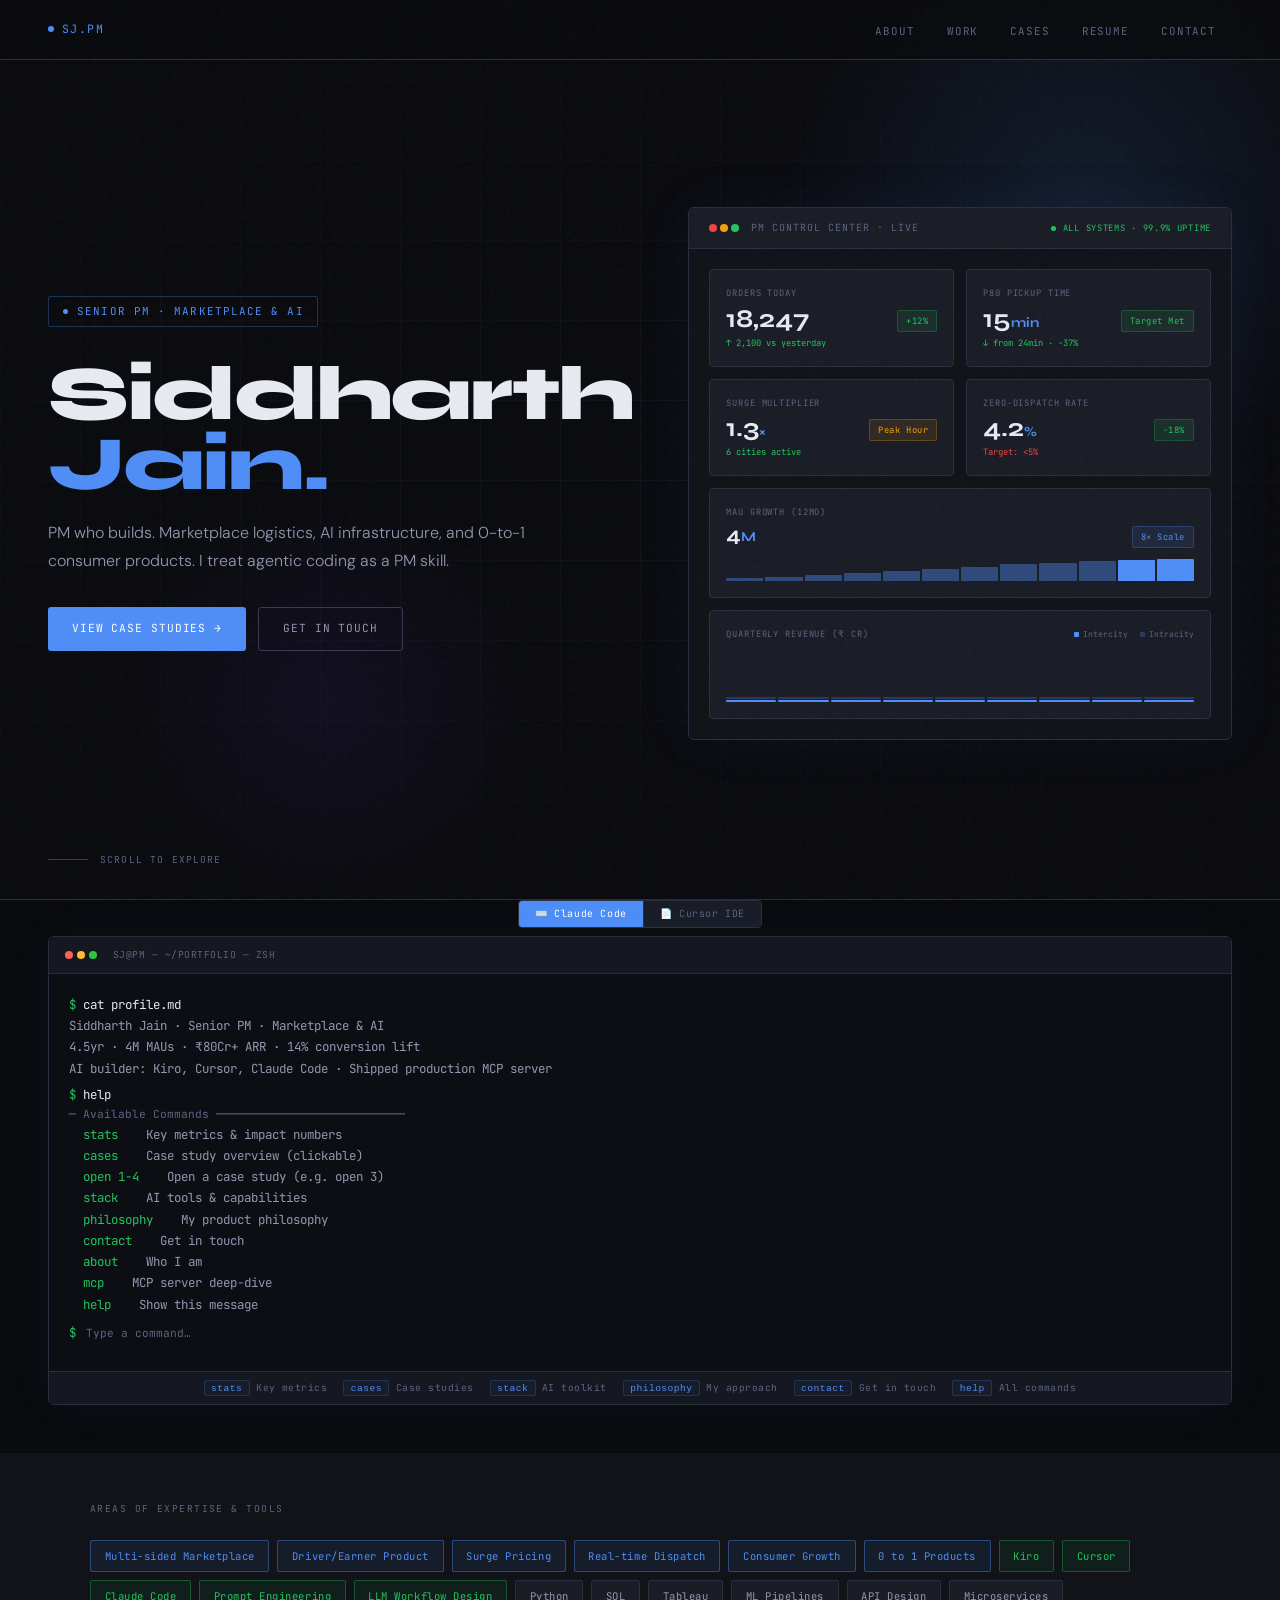
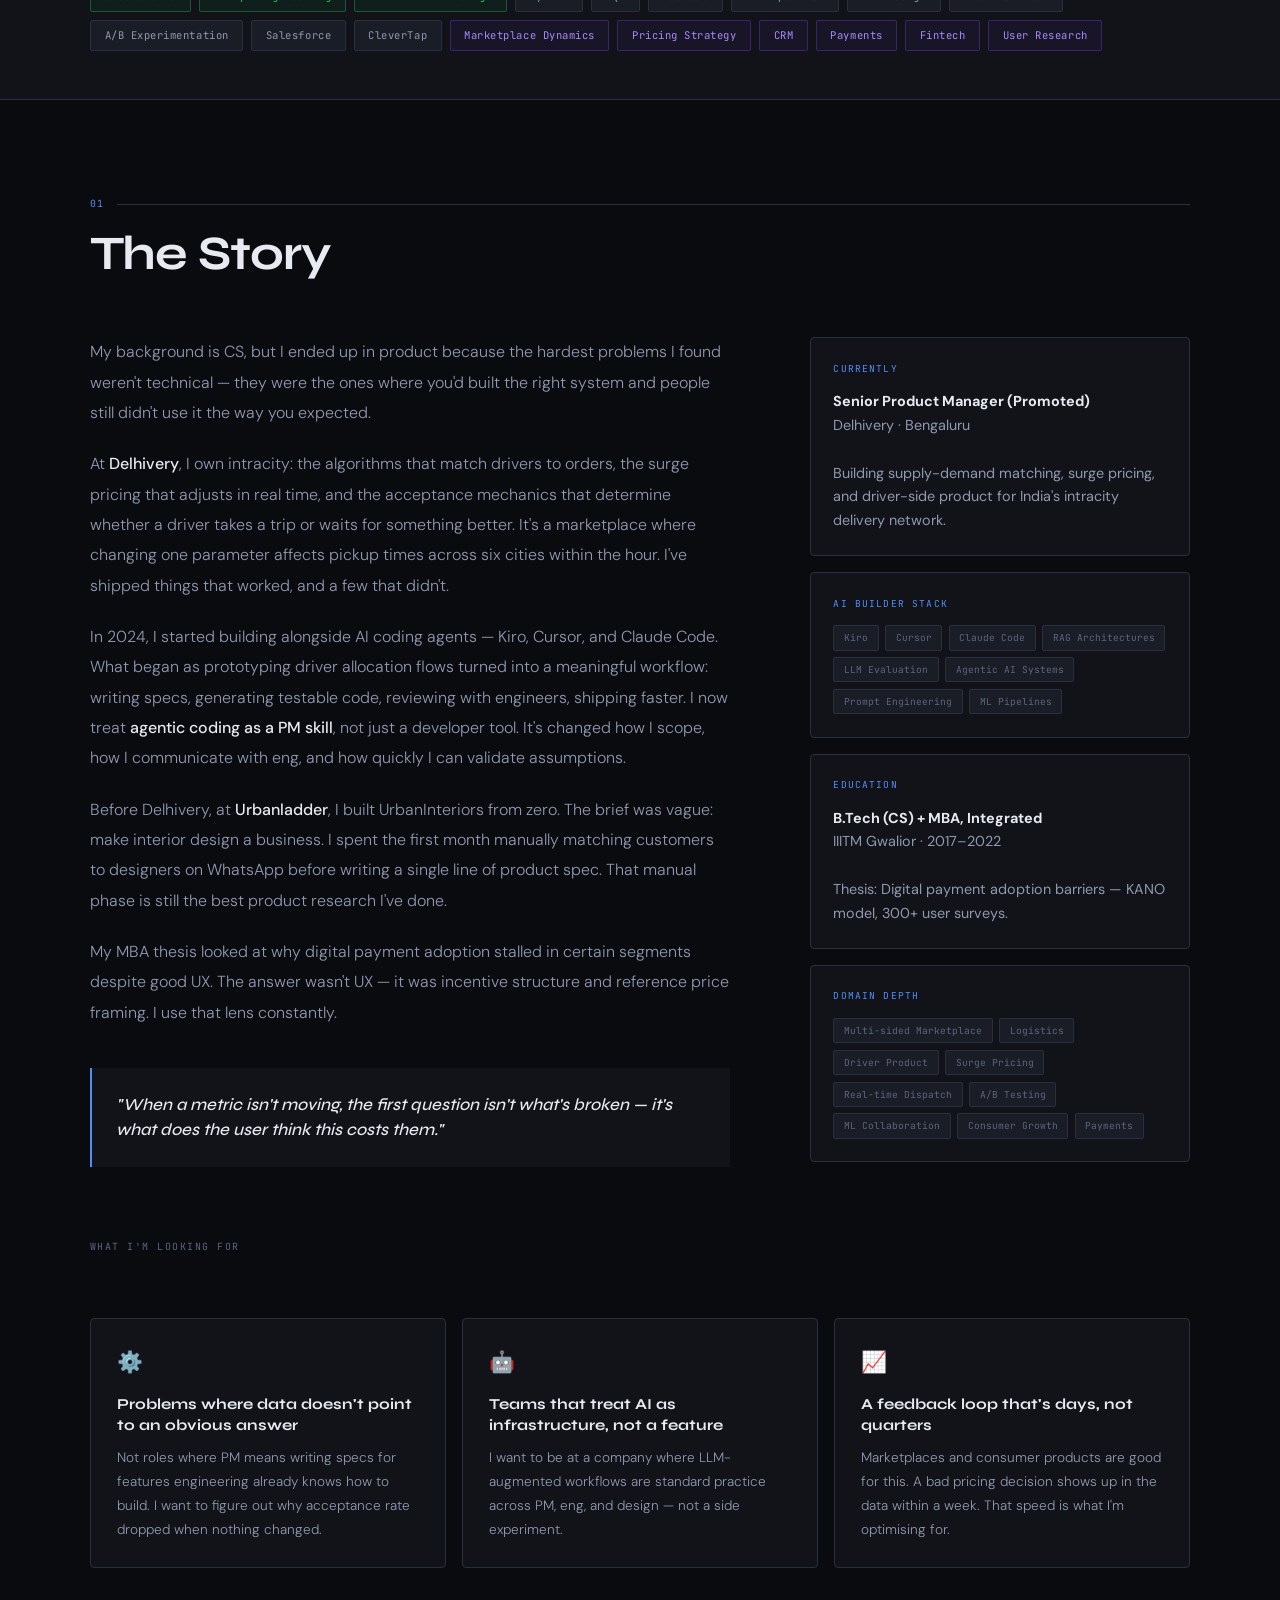
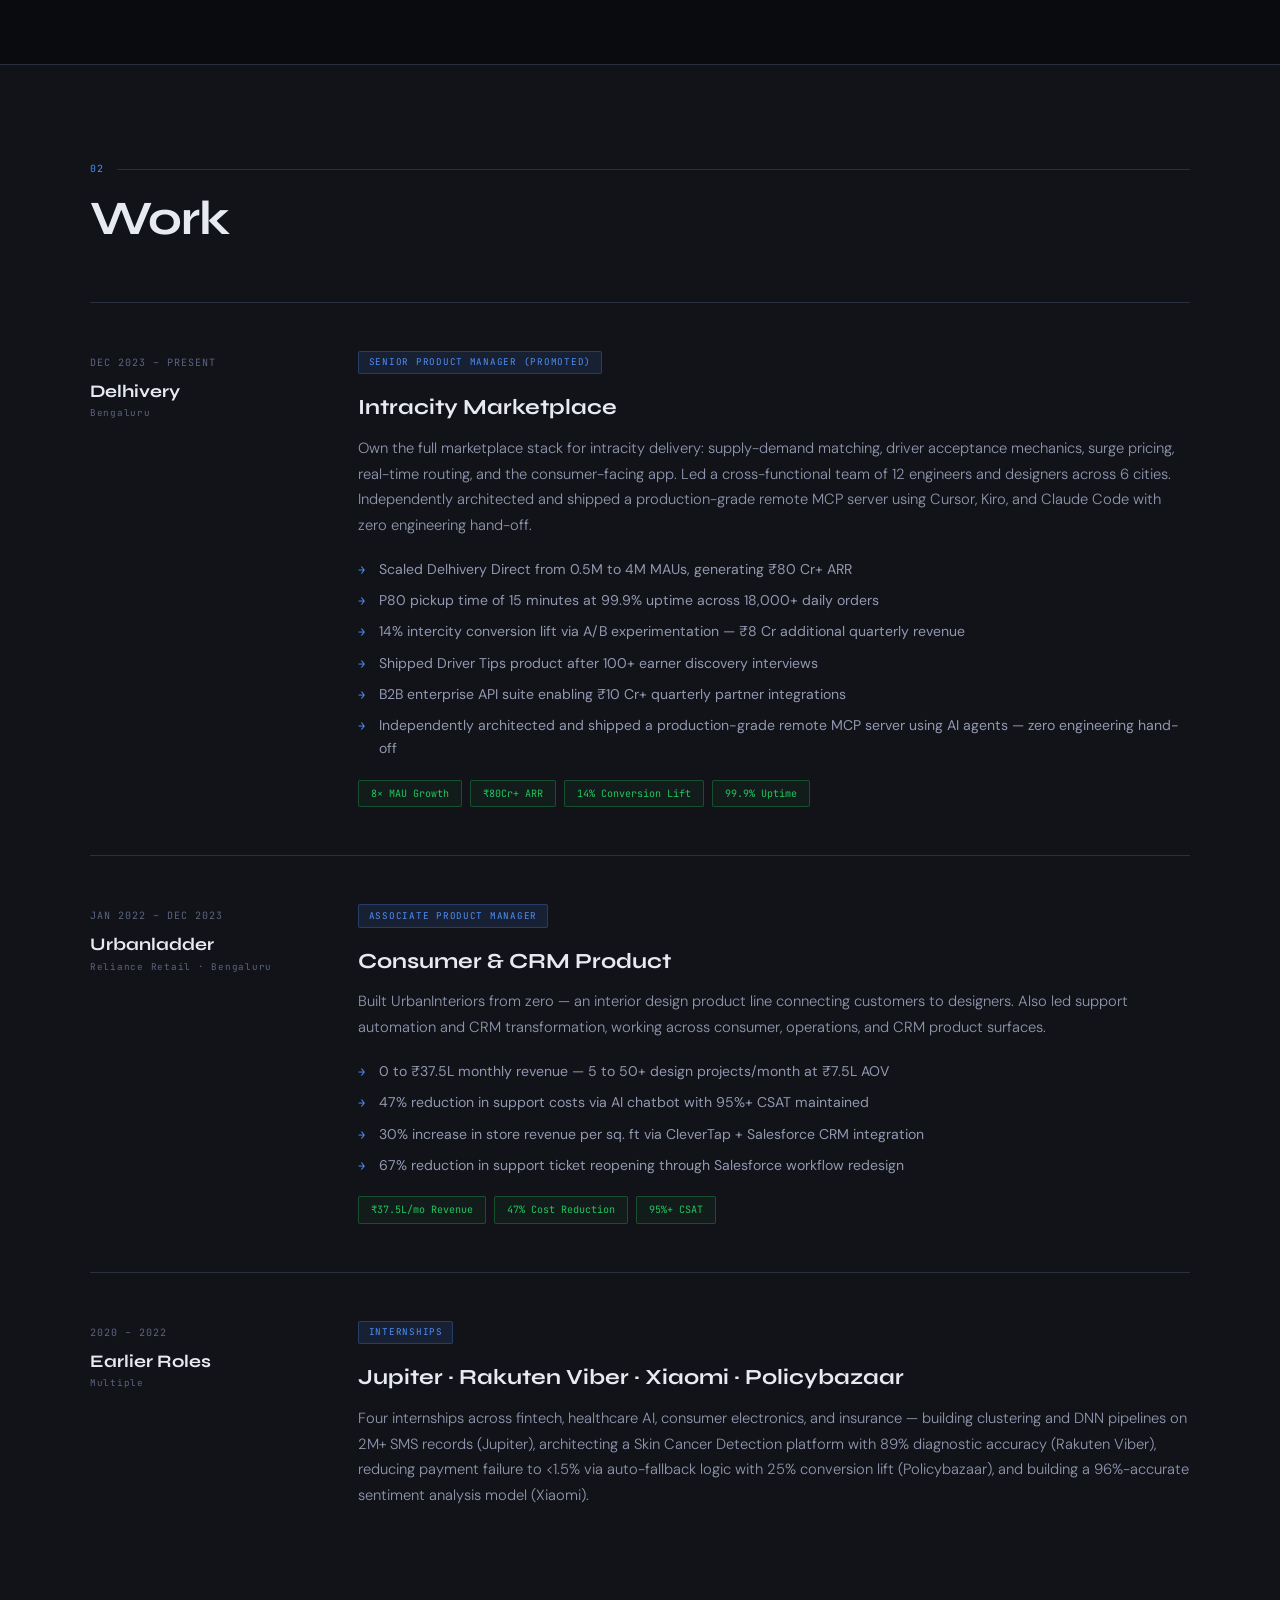
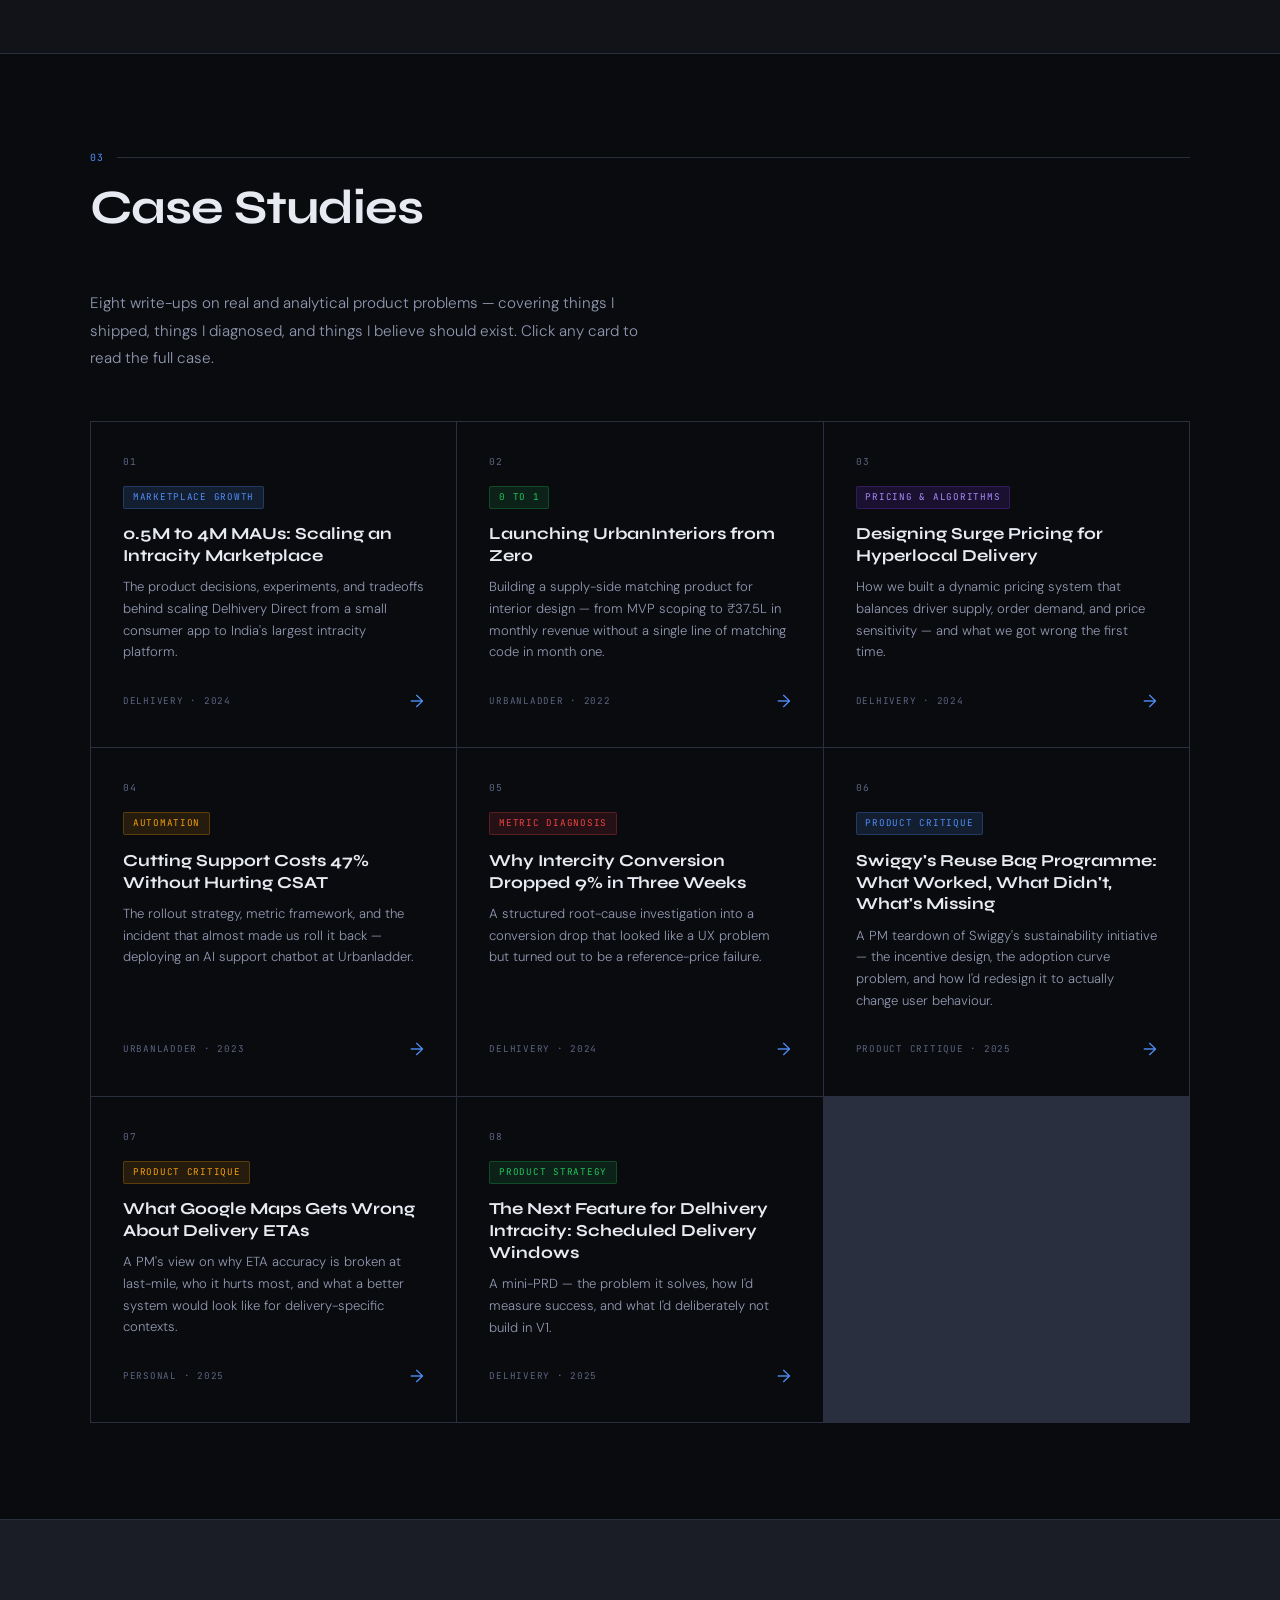
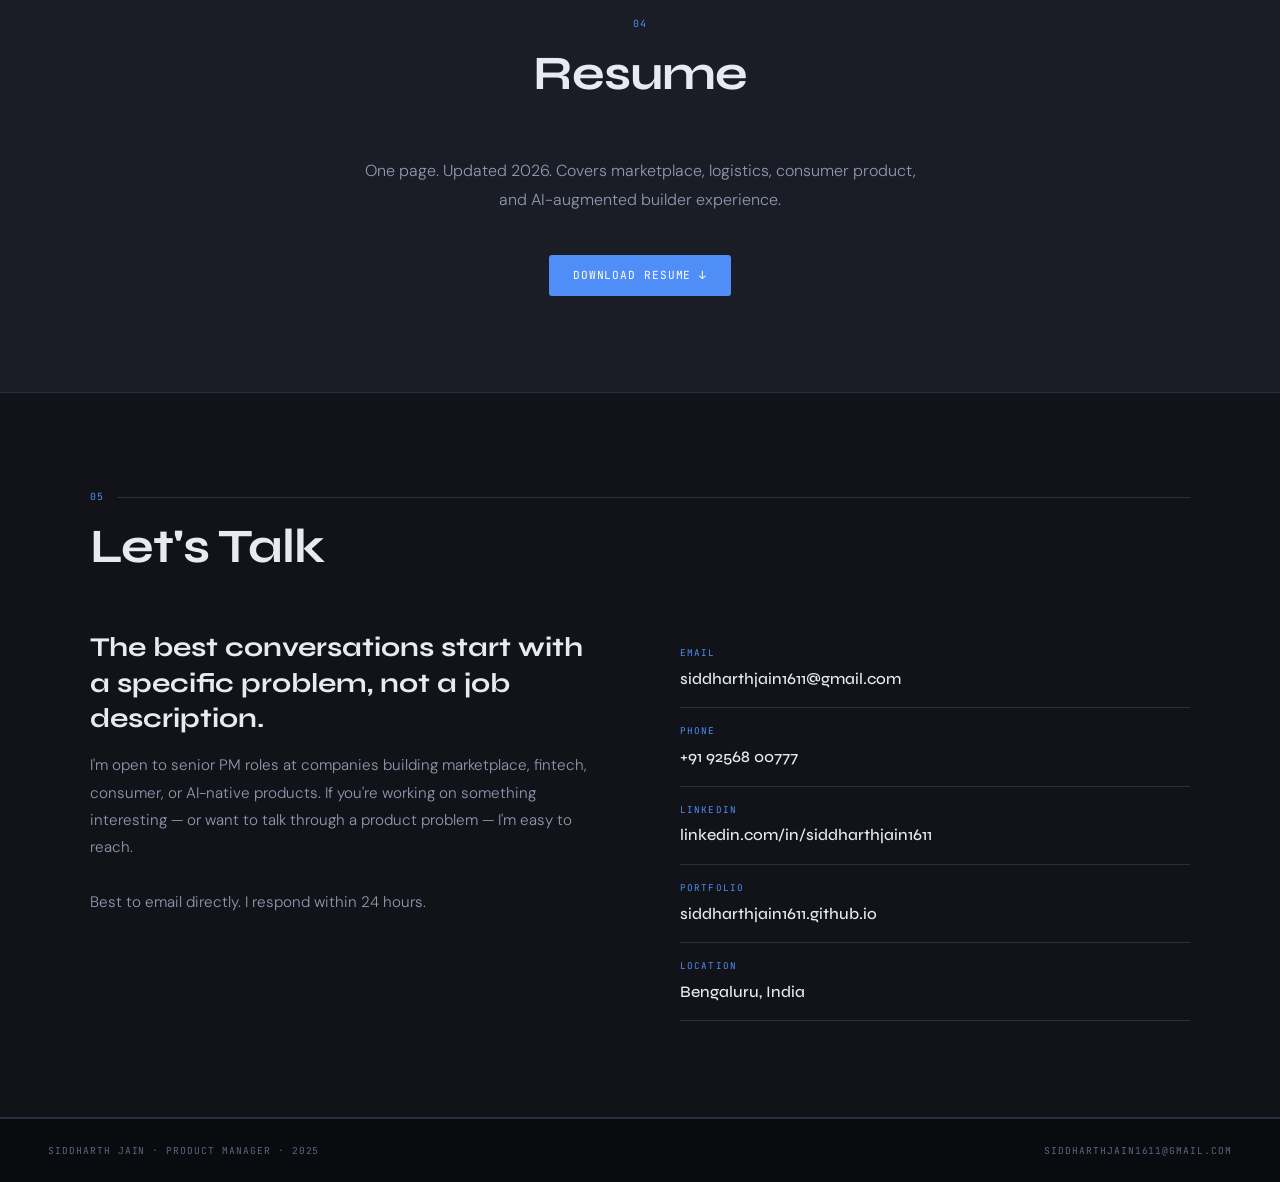
==== index.html @ 7319834e "Update index.html with latest portfolio changes" ====
<!DOCTYPE html>
<html lang="en">
<head>
<script async src="https://www.googletagmanager.com/gtag/js?id=G-GBDFFX2MFE"></script>
<script>
window.dataLayer = window.dataLayer || [];
function gtag(){dataLayer.push(arguments);}
gtag('js', new Date());
gtag('config', 'G-GBDFFX2MFE');
</script>
<meta charset="UTF-8"/>
<meta name="viewport" content="width=device-width, initial-scale=1.0"/>
<title>Siddharth Jain — Product Manager</title>
<meta name="description" content="PM building marketplace, logistics, and AI-augmented products. 4M MAUs, ₹80Cr+ ARR, 4.5 years in product."/>
<link rel="preconnect" href="https://fonts.googleapis.com">
<link rel="preconnect" href="https://fonts.gstatic.com" crossorigin>
<link href="https://fonts.googleapis.com/css2?family=Syne:wght@400;500;600;700;800&family=DM+Sans:ital,opsz,wght@0,9..40,300;0,9..40,400;0,9..40,500;1,9..40,300&family=JetBrains+Mono:wght@400;500&display=swap" rel="stylesheet">
<style>
:root {
--bg:        #0a0b0f;
--bg2:       #111318;
--bg3:       #1a1d26;
--surface:   #1e2230;
--border:    #2a2f3f;
--border2:   #353b50;
--text:      #e8eaf2;
--text2:     #9198b0;
--text3:     #5c6480;
--accent:    #4f8ef7;
--accent2:   #7c3aed;
--green:     #22c55e;
--amber:     #f59e0b;
--red:       #ef4444;
--font-head: 'Syne', sans-serif;
--font-body: 'DM Sans', sans-serif;
--font-mono: 'JetBrains Mono', monospace;
}
*, *::before, *::after { box-sizing: border-box; margin: 0; padding: 0; }
html { scroll-behavior: smooth; font-size: 16px; }
body { background: var(--bg); color: var(--text); font-family: var(--font-body); line-height: 1.6; overflow-x: hidden; }
/* ── SCROLLBAR ── */
::-webkit-scrollbar { width: 4px; }
::-webkit-scrollbar-track { background: var(--bg); }
::-webkit-scrollbar-thumb { background: var(--border2); border-radius: 2px; }
/* ── GRAIN OVERLAY ── */
body::after {
content: '';
position: fixed; inset: 0; pointer-events: none; z-index: 9999;
background-image: url("data:image/svg+xml,%3Csvg viewBox='0 0 200 200' xmlns='http://www.w3.org/2000/svg'%3E%3Cfilter id='n'%3E%3CfeTurbulence type='fractalNoise' baseFrequency='0.85' numOctaves='4'/%3E%3C/filter%3E%3Crect width='100%25' height='100%25' filter='url(%23n)' opacity='0.035'/%3E%3C/svg%3E");
opacity: 0.6;
}
/* ── NAV ── */
nav {
position: fixed; top: 0; left: 0; right: 0; z-index: 500;
display: flex; justify-content: space-between; align-items: center;
padding: 0 3rem; height: 60px;
background: rgba(10,11,15,0.85); backdrop-filter: blur(16px);
border-bottom: 1px solid var(--border);
}
.nav-logo {
font-family: var(--font-mono); font-size: 0.72rem;
letter-spacing: 0.12em; color: var(--accent); text-transform: uppercase;
display: flex; align-items: center; gap: 0.5rem;
}
.nav-logo::before {
content: ''; width: 6px; height: 6px; border-radius: 50%;
background: var(--accent); display: inline-block;
animation: pulse 2s ease-in-out infinite;
}
@keyframes pulse { 0%,100% { opacity: 1; transform: scale(1); } 50% { opacity: 0.4; transform: scale(0.8); } }
.nav-links { display: flex; gap: 0; list-style: none; }
.nav-links a {
font-family: var(--font-mono); font-size: 0.68rem;
letter-spacing: 0.08em; text-transform: uppercase;
color: var(--text3); text-decoration: none;
padding: 0.5rem 1rem;
transition: color 0.2s;
position: relative;
}
.nav-links a::after {
content: ''; position: absolute; bottom: -1px; left: 1rem; right: 1rem;
height: 2px; background: var(--accent);
transform: scaleX(0); transform-origin: left;
transition: transform 0.2s;
}
.nav-links a:hover, .nav-links a.active { color: var(--text); }
.nav-links a:hover::after, .nav-links a.active::after { transform: scaleX(1); }
</style>
<style>
/* ── HERO ── */
#hero {
min-height: 100vh; display: flex; flex-direction: column;
justify-content: center; padding: 7rem 3rem 4rem;
position: relative; overflow: hidden;
border-bottom: 1px solid var(--border);
}
.hero-grid-bg {
position: absolute; inset: 0; pointer-events: none;
background-image:
linear-gradient(var(--border) 1px, transparent 1px),
linear-gradient(90deg, var(--border) 1px, transparent 1px);
background-size: 80px 80px;
mask-image: radial-gradient(ellipse 80% 60% at 50% 50%, black 0%, transparent 100%);
opacity: 0.25;
}
.hero-glow {
position: absolute; width: 600px; height: 600px;
border-radius: 50%;
background: radial-gradient(circle, rgba(79,142,247,0.12) 0%, transparent 70%);
top: -100px; right: -100px; pointer-events: none;
}
.hero-glow2 {
position: absolute; width: 400px; height: 400px;
border-radius: 50%;
background: radial-gradient(circle, rgba(124,58,237,0.08) 0%, transparent 70%);
bottom: 0; left: 10%; pointer-events: none;
}
.hero-inner { position: relative; max-width: 1100px; }
.hero-badge {
display: inline-flex; align-items: center; gap: 0.6rem;
font-family: var(--font-mono); font-size: 0.68rem;
letter-spacing: 0.1em; text-transform: uppercase;
color: var(--accent); border: 1px solid rgba(79,142,247,0.3);
padding: 0.35rem 0.85rem; border-radius: 2px;
margin-bottom: 2rem;
opacity: 0; animation: fadeUp 0.6s ease 0.1s forwards;
}
.hero-badge-dot { width: 5px; height: 5px; border-radius: 50%; background: var(--accent); }
.hero-name {
font-family: var(--font-head);
font-size: clamp(3.5rem, 9vw, 8.5rem);
font-weight: 800; line-height: 0.92;
letter-spacing: -0.03em; color: var(--text);
margin-bottom: 1.5rem;
opacity: 0; animation: fadeUp 0.7s ease 0.2s forwards;
}
.hero-name .accent { color: var(--accent); }
.hero-tagline {
max-width: 580px; font-size: 1.05rem; font-weight: 300;
color: var(--text2); line-height: 1.75;
margin-bottom: 3rem;
opacity: 0; animation: fadeUp 0.7s ease 0.35s forwards;
}
.hero-stats {
display: flex; gap: 0; margin-bottom: 3rem;
border: 1px solid var(--border); border-radius: 4px; overflow: hidden;
width: fit-content;
opacity: 0; animation: fadeUp 0.7s ease 0.5s forwards;
}
.hero-stat {
padding: 1rem 1.8rem;
border-right: 1px solid var(--border);
}
.hero-stat:last-child { border-right: none; }
.hero-stat-num {
font-family: var(--font-head); font-size: 1.9rem;
font-weight: 700; color: var(--text); line-height: 1;
}
.hero-stat-num .unit { font-size: 1rem; color: var(--accent); }
.hero-stat-label {
font-family: var(--font-mono); font-size: 0.58rem;
letter-spacing: 0.1em; text-transform: uppercase;
color: var(--text3); margin-top: 0.3rem;
}
.hero-ctas {
display: flex; gap: 1rem;
opacity: 0; animation: fadeUp 0.7s ease 0.65s forwards;
}
.btn-primary {
display: inline-flex; align-items: center; gap: 0.6rem;
padding: 0.75rem 1.5rem;
background: var(--accent); color: #fff;
font-family: var(--font-mono); font-size: 0.7rem;
letter-spacing: 0.08em; text-transform: uppercase;
text-decoration: none; border-radius: 3px;
transition: background 0.2s, transform 0.15s;
}
.btn-primary:hover { background: #3a7de8; transform: translateY(-1px); }
.btn-outline {
display: inline-flex; align-items: center; gap: 0.6rem;
padding: 0.75rem 1.5rem;
border: 1px solid var(--border2); color: var(--text2);
font-family: var(--font-mono); font-size: 0.7rem;
letter-spacing: 0.08em; text-transform: uppercase;
text-decoration: none; border-radius: 3px;
transition: border-color 0.2s, color 0.2s, transform 0.15s;
}
.btn-outline:hover { border-color: var(--text2); color: var(--text); transform: translateY(-1px); }
.hero-scroll-hint {
position: absolute; bottom: 2rem; left: 3rem;
display: flex; align-items: center; gap: 0.75rem;
font-family: var(--font-mono); font-size: 0.6rem;
letter-spacing: 0.12em; text-transform: uppercase; color: var(--text3);
opacity: 0; animation: fadeUp 0.7s ease 1s forwards;
}
.scroll-line { width: 40px; height: 1px; background: var(--border2); }
/* ── SECTION SHARED ── */
section { padding: 6rem 3rem; border-bottom: 1px solid var(--border); }
.container { max-width: 1100px; margin: 0 auto; }
.section-eyebrow {
display: flex; align-items: center; gap: 0.75rem;
margin-bottom: 1rem;
}
.eyebrow-num {
font-family: var(--font-mono); font-size: 0.62rem;
letter-spacing: 0.15em; color: var(--accent);
}
.eyebrow-rule { flex: 1; height: 1px; background: var(--border); }
.section-title {
font-family: var(--font-head); font-size: clamp(2rem, 4vw, 3rem);
font-weight: 700; color: var(--text); line-height: 1.1;
letter-spacing: -0.02em; margin-bottom: 3.5rem;
}
/* ── SKILLS/EXPERTISE BELT ── */
#expertise { padding: 3rem; border-bottom: 1px solid var(--border); background: var(--bg2); }
.expertise-inner { max-width: 1100px; margin: 0 auto; }
.expertise-label {
font-family: var(--font-mono); font-size: 0.6rem;
letter-spacing: 0.15em; text-transform: uppercase;
color: var(--text3); margin-bottom: 1.5rem;
}
.expertise-grid { display: flex; flex-wrap: wrap; gap: 0.5rem; }
.skill-pill {
font-family: var(--font-mono); font-size: 0.66rem;
letter-spacing: 0.05em; padding: 0.4rem 0.85rem;
border-radius: 2px; border: 1px solid var(--border);
color: var(--text2); background: var(--bg3);
transition: border-color 0.2s, color 0.2s;
}
.skill-pill:hover { border-color: var(--accent); color: var(--accent); }
.skill-pill.highlight { border-color: rgba(79,142,247,0.4); color: var(--accent); background: rgba(79,142,247,0.08); }
.skill-pill.green { border-color: rgba(34,197,94,0.35); color: var(--green); background: rgba(34,197,94,0.07); }
.skill-pill.purple { border-color: rgba(124,58,237,0.35); color: #a78bfa; background: rgba(124,58,237,0.07); }
/* ── ABOUT ── */
#about { background: var(--bg); }
.about-layout { display: grid; grid-template-columns: 1fr 380px; gap: 5rem; align-items: start; }
.about-text { font-size: 1rem; font-weight: 300; color: var(--text2); line-height: 1.9; }
.about-text p + p { margin-top: 1.3rem; }
.about-text strong { color: var(--text); font-weight: 500; }
.about-quote {
margin-top: 2.5rem; padding: 1.5rem;
border-left: 2px solid var(--accent);
background: var(--bg2);
}
.about-quote p {
font-family: var(--font-head); font-size: 1.05rem;
font-style: italic; font-weight: 500;
color: var(--text); line-height: 1.5;
}
.about-sidebar { display: flex; flex-direction: column; gap: 1rem; }
.info-card {
background: var(--bg2); border: 1px solid var(--border);
border-radius: 4px; padding: 1.4rem;
}
.info-card-label {
font-family: var(--font-mono); font-size: 0.6rem;
letter-spacing: 0.12em; text-transform: uppercase;
color: var(--accent); margin-bottom: 0.9rem;
}
.info-card-body { font-size: 0.9rem; color: var(--text2); line-height: 1.65; }
.info-card-body strong { color: var(--text); }
.tag-cloud { display: flex; flex-wrap: wrap; gap: 0.4rem; margin-top: 0.6rem; }
.tag {
font-family: var(--font-mono); font-size: 0.6rem;
padding: 0.25rem 0.6rem; border: 1px solid var(--border);
color: var(--text3); background: var(--bg3); border-radius: 2px;
}
/* ── LOOKING FOR ── */
.seeking-grid { display: grid; grid-template-columns: repeat(3,1fr); gap: 1rem; margin-top: 4rem; }
.seeking-card {
background: var(--bg2); border: 1px solid var(--border);
border-radius: 4px; padding: 1.6rem;
transition: border-color 0.2s, transform 0.2s;
}
.seeking-card:hover { border-color: var(--border2); transform: translateY(-2px); }
.seeking-icon { font-size: 1.3rem; margin-bottom: 1rem; }
.seeking-title {
font-family: var(--font-head); font-size: 0.95rem;
font-weight: 700; color: var(--text); margin-bottom: 0.7rem; line-height: 1.35;
}
.seeking-body { font-size: 0.85rem; font-weight: 300; color: var(--text2); line-height: 1.75; }
</style>
<style>
/* ── EXPERIENCE ── */
#experience { background: var(--bg2); }
.exp-timeline { display: flex; flex-direction: column; gap: 0; }
.exp-item {
display: grid; grid-template-columns: 220px 1fr; gap: 3rem;
padding: 3rem 0; border-top: 1px solid var(--border);
opacity: 0; transform: translateY(20px);
transition: opacity 0.6s ease, transform 0.6s ease;
}
.exp-item.visible { opacity: 1; transform: translateY(0); }
.exp-left { padding-top: 0.25rem; }
.exp-period {
font-family: var(--font-mono); font-size: 0.63rem;
letter-spacing: 0.1em; color: var(--text3); text-transform: uppercase;
margin-bottom: 0.6rem;
}
.exp-company {
font-family: var(--font-head); font-size: 1.1rem;
font-weight: 700; color: var(--text); line-height: 1.2;
}
.exp-sub {
font-family: var(--font-mono); font-size: 0.58rem;
letter-spacing: 0.08em; color: var(--text3); margin-top: 0.3rem;
}
.exp-role {
font-family: var(--font-head); font-size: 1.35rem;
font-weight: 700; color: var(--text); margin-bottom: 0.7rem;
}
.exp-role-badge {
display: inline-block; font-family: var(--font-mono); font-size: 0.58rem;
letter-spacing: 0.08em; text-transform: uppercase;
padding: 0.2rem 0.6rem; border-radius: 2px;
background: rgba(79,142,247,0.12); color: var(--accent);
border: 1px solid rgba(79,142,247,0.25);
margin-bottom: 1rem; display: block; width: fit-content;
}
.exp-desc { font-size: 0.92rem; font-weight: 300; color: var(--text2); line-height: 1.75; }
.exp-highlights { margin-top: 1.2rem; display: flex; flex-direction: column; gap: 0.5rem; }
.exp-highlight {
display: flex; gap: 0.85rem; align-items: baseline;
font-size: 0.88rem; color: var(--text2); line-height: 1.65;
}
.exp-highlight::before { content: '→'; color: var(--accent); font-family: var(--font-mono); flex-shrink: 0; font-size: 0.75rem; }
.exp-metrics { display: flex; flex-wrap: wrap; gap: 0.5rem; margin-top: 1.2rem; }
.metric-chip {
font-family: var(--font-mono); font-size: 0.63rem;
padding: 0.3rem 0.75rem; border-radius: 2px;
border: 1px solid var(--border); color: var(--text2);
background: var(--bg3);
}
.metric-chip.good { color: var(--green); border-color: rgba(34,197,94,0.3); background: rgba(34,197,94,0.06); }
/* ── CASE STUDIES ── */
#cases { background: var(--bg); }
.cases-intro { font-size: 0.95rem; font-weight: 300; color: var(--text2); max-width: 580px; margin-bottom: 3rem; line-height: 1.8; }
.cases-grid { display: grid; grid-template-columns: repeat(3,1fr); gap: 1px; background: var(--border); border: 1px solid var(--border); }
.case-card {
background: var(--bg); padding: 2rem; position: relative;
cursor: pointer; min-height: 280px; display: flex;
flex-direction: column; justify-content: space-between;
transition: background 0.2s;
opacity: 0; transform: translateY(16px);
transition: opacity 0.5s ease, transform 0.5s ease, background 0.2s;
}
.case-card.visible { opacity: 1; transform: translateY(0); }
.case-card:hover { background: var(--bg2); }
.case-card.empty {
cursor: default; background: var(--bg);
background-image: repeating-linear-gradient(45deg, transparent, transparent 10px,rgba(42,47,63,0.4) 10px, rgba(42,47,63,0.4) 11px);
}
.case-card.empty:hover { background: var(--bg); }
.case-num {
font-family: var(--font-mono); font-size: 0.6rem;
letter-spacing: 0.12em; color: var(--text3); margin-bottom: 0.8rem;
}
.case-tag {
display: inline-block; font-family: var(--font-mono); font-size: 0.58rem;
letter-spacing: 0.08em; text-transform: uppercase;
padding: 0.2rem 0.55rem; margin-bottom: 0.9rem;
border-radius: 2px;
}
.case-tag.blue { background: rgba(79,142,247,0.15); color: var(--accent); border: 1px solid rgba(79,142,247,0.25); }
.case-tag.purple { background: rgba(124,58,237,0.15); color: #a78bfa; border: 1px solid rgba(124,58,237,0.25); }
.case-tag.green { background: rgba(34,197,94,0.12); color: var(--green); border: 1px solid rgba(34,197,94,0.25); }
.case-tag.amber { background: rgba(245,158,11,0.12); color: var(--amber); border: 1px solid rgba(245,158,11,0.25); }
.case-tag.red { background: rgba(239,68,68,0.12); color: var(--red); border: 1px solid rgba(239,68,68,0.25); }
.case-title {
font-family: var(--font-head); font-size: 1.05rem;
font-weight: 700; line-height: 1.3; color: var(--text); margin-bottom: 0.6rem;
}
.case-subtitle { font-size: 0.82rem; font-weight: 300; color: var(--text2); line-height: 1.65; }
.case-footer {
margin-top: 1.5rem; display: flex;
justify-content: space-between; align-items: center;
}
.case-company { font-family: var(--font-mono); font-size: 0.58rem; letter-spacing: 0.08em; text-transform: uppercase; color: var(--text3); }
.case-arrow { color: var(--accent); transition: transform 0.2s; font-size: 1.1rem; }
.case-card:not(.empty):hover .case-arrow { transform: translateX(4px); }
.case-placeholder {
position: absolute; top: 50%; left: 50%; transform: translate(-50%,-50%);
font-family: var(--font-mono); font-size: 0.6rem;
letter-spacing: 0.12em; color: var(--text3);
text-transform: uppercase; text-align: center;
}
/* ── DRAWER ── */
.drawer-overlay {
display: none; position: fixed; inset: 0;
background: rgba(5,6,10,0.7); z-index: 600;
backdrop-filter: blur(4px);
}
.drawer-overlay.open { display: block; }
.case-drawer {
position: fixed; top: 0; right: 0; bottom: 0;
width: min(820px, 100vw); background: var(--bg2);
z-index: 700; overflow-y: auto;
transform: translateX(100%);
transition: transform 0.4s cubic-bezier(0.4,0,0.2,1);
border-left: 1px solid var(--border);
}
.case-drawer.open { transform: translateX(0); }
.drawer-inner { padding: 3rem 3rem 5rem; }
.drawer-close-row { display: flex; justify-content: flex-end; margin-bottom: 2rem; }
.drawer-close {
font-family: var(--font-mono); font-size: 0.65rem;
letter-spacing: 0.1em; text-transform: uppercase;
color: var(--text2); background: none;
border: 1px solid var(--border); padding: 0.45rem 1rem;
cursor: pointer; border-radius: 2px;
transition: border-color 0.2s, color 0.2s;
}
.drawer-close:hover { border-color: var(--accent); color: var(--accent); }
.drawer-tag { display: inline-block; font-family: var(--font-mono); font-size: 0.6rem; letter-spacing: 0.1em; text-transform: uppercase; padding: 0.22rem 0.6rem; border-radius: 2px; margin-bottom: 1rem; }
.drawer-title { font-family: var(--font-head); font-size: clamp(1.5rem, 3vw, 2.1rem); font-weight: 800; color: var(--text); line-height: 1.15; margin-bottom: 0.6rem; }
.drawer-meta { font-family: var(--font-mono); font-size: 0.62rem; letter-spacing: 0.1em; text-transform: uppercase; color: var(--text3); margin-bottom: 2rem; padding-bottom: 2rem; border-bottom: 1px solid var(--border); }
.drawer-stats { display: grid; grid-template-columns: repeat(3,1fr); gap: 1px; background: var(--border); border: 1px solid var(--border); border-radius: 4px; overflow: hidden; margin-bottom: 2.5rem; }
.drawer-stat { background: var(--bg3); padding: 1.2rem 1rem; text-align: center; }
.drawer-stat-num { font-family: var(--font-head); font-size: 1.7rem; font-weight: 700; color: var(--text); line-height: 1; }
.drawer-stat-lbl { font-family: var(--font-mono); font-size: 0.55rem; letter-spacing: 0.1em; text-transform: uppercase; color: var(--text3); margin-top: 0.3rem; }
.drawer-section-label { font-family: var(--font-mono); font-size: 0.62rem; letter-spacing: 0.15em; text-transform: uppercase; color: var(--accent); margin-top: 2.5rem; margin-bottom: 0.9rem; }
.drawer-body { font-size: 0.93rem; font-weight: 300; color: var(--text2); line-height: 1.85; }
.drawer-body p + p { margin-top: 1rem; }
.drawer-body strong { color: var(--text); font-weight: 500; }
.drawer-body ul { padding-left: 1.2rem; margin-top: 0.8rem; }
.drawer-body ul li { margin-bottom: 0.6rem; line-height: 1.75; }
.drawer-body ul li::marker { color: var(--accent); }
.drawer-callout { background: var(--bg3); border-left: 2px solid var(--accent); padding: 1.2rem 1.4rem; margin: 1.5rem 0; }
.drawer-callout p { font-family: var(--font-head); font-size: 1rem; font-style: italic; color: var(--text); line-height: 1.5; }
.drawer-end { margin-top: 3rem; padding-top: 1.5rem; border-top: 1px solid var(--border); font-family: var(--font-mono); font-size: 0.58rem; letter-spacing: 0.1em; color: var(--text3); text-transform: uppercase; }
/* ── RESUME SECTION ── */
#resume { background: var(--bg3); text-align: center; }
.resume-copy { max-width: 560px; margin: 0 auto 2.5rem; font-size: 1rem; font-weight: 300; color: var(--text2); line-height: 1.8; }
/* ── CONTACT ── */
#contact { background: var(--bg2); }
.contact-layout { display: grid; grid-template-columns: 1fr 1fr; gap: 5rem; align-items: start; }
.contact-heading {
font-family: var(--font-head); font-size: 1.7rem;
font-weight: 700; color: var(--text); line-height: 1.3; margin-bottom: 1rem;
}
.contact-body { font-size: 0.95rem; font-weight: 300; color: var(--text2); line-height: 1.8; }
.contact-links { display: flex; flex-direction: column; }
.contact-item { display: flex; flex-direction: column; gap: 0.3rem; padding: 1rem 0; border-bottom: 1px solid var(--border); }
.contact-item-label { font-family: var(--font-mono); font-size: 0.58rem; letter-spacing: 0.12em; text-transform: uppercase; color: var(--accent); }
.contact-item-val { font-family: var(--font-head); font-size: 1rem; font-weight: 500; color: var(--text); text-decoration: none; transition: color 0.2s; }
a.contact-item-val:hover { color: var(--accent); }
/* ── FOOTER ── */
footer {
padding: 1.5rem 3rem; display: flex;
justify-content: space-between; align-items: center;
border-top: 1px solid var(--border); background: var(--bg);
}
.footer-txt { font-family: var(--font-mono); font-size: 0.6rem; letter-spacing: 0.1em; color: var(--text3); text-transform: uppercase; }
/* ── ANIMATIONS ── */
@keyframes fadeUp { from { opacity: 0; transform: translateY(16px); } to { opacity: 1; transform: translateY(0); } }
/* ── RESPONSIVE ── */
@media (max-width: 960px) {
nav { padding: 0 1.5rem; }
section { padding: 4rem 1.5rem; }
#hero { padding: 7rem 1.5rem 4rem; }
#expertise { padding: 2.5rem 1.5rem; }
.about-layout { grid-template-columns: 1fr; gap: 2.5rem; }
.seeking-grid { grid-template-columns: 1fr; gap: 1rem; }
.exp-item { grid-template-columns: 1fr; gap: 0.8rem; }
.cases-grid { grid-template-columns: 1fr 1fr; }
.contact-layout { grid-template-columns: 1fr; gap: 2.5rem; }
footer { flex-direction: column; gap: 0.5rem; text-align: center; }
}
@media (max-width: 600px) {
.hero-stats { flex-direction: column; width: 100%; }
.hero-stat { border-right: none; border-bottom: 1px solid var(--border); }
.hero-stat:last-child { border-bottom: none; }
.cases-grid { grid-template-columns: 1fr; }
.case-drawer { width: 100vw; }
.drawer-stats { grid-template-columns: 1fr; }
.nav-links { gap: 0; }
.nav-links a { padding: 0.5rem 0.6rem; font-size: 0.62rem; }
.hero-ctas { flex-direction: column; }
}
</style>
<style>
/* ── DASHBOARD HERO ── */
#hero { display: grid; grid-template-columns: 1fr 1fr; gap: 2.5rem; padding: 7rem 3rem 4rem; min-height: 100vh; align-content: center; position: relative; overflow: hidden; border-bottom: 1px solid var(--border); }
.hero-grid-bg { position: absolute; inset: 0; pointer-events: none; background-image: linear-gradient(var(--border) 1px, transparent 1px), linear-gradient(90deg, var(--border) 1px, transparent 1px); background-size: 80px 80px; mask-image: radial-gradient(ellipse 80% 60% at 50% 50%, black 0%, transparent 100%); opacity: 0.25; }
.hero-glow { position: absolute; width: 600px; height: 600px; border-radius: 50%; background: radial-gradient(circle, rgba(79,142,247,0.12) 0%, transparent 70%); top: -100px; right: -100px; pointer-events: none; }
.hero-glow2 { position: absolute; width: 400px; height: 400px; border-radius: 50%; background: radial-gradient(circle, rgba(124,58,237,0.08) 0%, transparent 70%); bottom: 0; left: 10%; pointer-events: none; }
.hero-inner { display: contents; }
.hero-profile { display: flex; flex-direction: column; justify-content: center; padding-right: 1rem; }
.hero-profile .hero-badge { display: inline-flex; align-items: center; gap: 0.6rem; font-family: var(--font-mono); font-size: 0.68rem; letter-spacing: 0.1em; text-transform: uppercase; color: var(--accent); border: 1px solid rgba(79,142,247,0.3); padding: 0.35rem 0.85rem; border-radius: 2px; width: fit-content; margin-bottom: 2rem; opacity: 0; animation: fadeUp 0.6s ease 0.1s forwards; }
.hero-profile .hero-badge-dot { width: 5px; height: 5px; border-radius: 50%; background: var(--accent); animation: pulse-dot 2s ease-in-out infinite; }
@keyframes pulse-dot { 0%,100%{opacity:1} 50%{opacity:0.3} }
.hero-profile .hero-name { font-family: var(--font-head); font-size: clamp(3rem, 6vw, 5rem); font-weight: 800; line-height: 0.92; letter-spacing: -0.03em; color: var(--text); margin-bottom: 1.2rem; opacity: 0; animation: fadeUp 0.7s ease 0.2s forwards; }
.hero-profile .hero-name .accent { color: var(--accent); }
.hero-profile .hero-tagline { font-size: 1rem; font-weight: 300; color: var(--text2); line-height: 1.75; max-width: 480px; margin-bottom: 2rem; opacity: 0; animation: fadeUp 0.7s ease 0.35s forwards; }
.hero-profile .hero-ctas { display: flex; gap: 0.75rem; opacity: 0; animation: fadeUp 0.7s ease 0.65s forwards; }
.hero-scroll-hint { position: absolute; bottom: 2rem; left: 3rem; display: flex; align-items: center; gap: 0.75rem; font-family: var(--font-mono); font-size: 0.6rem; letter-spacing: 0.12em; text-transform: uppercase; color: var(--text3); opacity: 0; animation: fadeUp 0.7s ease 1s forwards; }
.scroll-line { width: 40px; height: 1px; background: var(--border2); }
.hero-stats, .hero-stat, .hero-stat-num, .hero-stat-label { display: none; }

/* ── DASHBOARD PANEL ── */
.dashboard-panel { background: var(--bg2); border: 1px solid var(--border); border-radius: 6px; overflow: hidden; box-shadow: 0 0 60px rgba(79,142,247,0.06); opacity: 0; animation: fadeUp 0.7s ease 0.5s forwards; }
.dashboard-header { display: flex; justify-content: space-between; align-items: center; padding: 0.75rem 1.25rem; background: var(--bg3); border-bottom: 1px solid var(--border); }
.dashboard-header-left { display: flex; align-items: center; gap: 0.75rem; }
.dashboard-dot { width: 8px; height: 8px; border-radius: 50%; }
.dashboard-dot.red { background: var(--red); }
.dashboard-dot.amber { background: var(--amber); }
.dashboard-dot.green { background: var(--green); }
.dashboard-title { font-family: var(--font-mono); font-size: 0.62rem; letter-spacing: 0.1em; color: var(--text3); text-transform: uppercase; }
.dashboard-status { display: flex; align-items: center; gap: 0.4rem; font-family: var(--font-mono); font-size: 0.55rem; letter-spacing: 0.08em; color: var(--green); text-transform: uppercase; }
.dashboard-status-dot { width: 5px; height: 5px; border-radius: 50%; background: var(--green); animation: pulse-dot 1.5s ease-in-out infinite; }
.dashboard-body { padding: 1.25rem; display: grid; grid-template-columns: 1fr 1fr; gap: 0.75rem; }

/* ── METRIC CARDS ── */
.metric-card { background: var(--bg3); border: 1px solid var(--border); border-radius: 4px; padding: 1rem; }
.metric-card.wide { grid-column: 1 / -1; }
.metric-card-label { font-family: var(--font-mono); font-size: 0.55rem; letter-spacing: 0.1em; text-transform: uppercase; color: var(--text3); margin-bottom: 0.35rem; }
.metric-card-value { font-family: var(--font-head); font-size: 1.6rem; font-weight: 700; color: var(--text); line-height: 1; margin-bottom: 0.25rem; }
.metric-card-value .unit { font-size: 0.85rem; color: var(--accent); }
.metric-card-change { font-family: var(--font-mono); font-size: 0.55rem; }
.metric-card-change.up { color: var(--green); }
.metric-card-change.down { color: var(--red); }
.metric-row { display: flex; justify-content: space-between; align-items: center; }
.metric-badge { display: inline-flex; align-items: center; gap: 0.35rem; font-family: var(--font-mono); font-size: 0.55rem; letter-spacing: 0.06em; padding: 0.2rem 0.5rem; border-radius: 2px; }
.metric-badge.green { background: rgba(34,197,94,0.1); color: var(--green); border: 1px solid rgba(34,197,94,0.25); }
.metric-badge.amber { background: rgba(245,158,11,0.1); color: var(--amber); border: 1px solid rgba(245,158,11,0.25); }
.metric-badge.blue { background: rgba(79,142,247,0.1); color: var(--accent); border: 1px solid rgba(79,142,247,0.25); }

/* ── SPARKLINE ── */
.metric-sparkline { margin-top: 0.5rem; height: 24px; width: 100%; display: flex; align-items: flex-end; gap: 2px; }
.spark-bar { flex: 1; border-radius: 1px 1px 0 0; background: rgba(79,142,247,0.4); min-height: 3px; }
.spark-bar.active { background: var(--accent); }

/* ── MINI CHART ── */
.mini-chart { grid-column: 1 / -1; background: var(--bg3); border: 1px solid var(--border); border-radius: 4px; padding: 1rem; }
.mini-chart-header { display: flex; justify-content: space-between; align-items: center; margin-bottom: 0.75rem; }
.mini-chart-label { font-family: var(--font-mono); font-size: 0.55rem; letter-spacing: 0.1em; text-transform: uppercase; color: var(--text3); }
.mini-chart-legend { font-family: var(--font-mono); font-size: 0.5rem; color: var(--text3); display: flex; gap: 0.75rem; }
.legend-dot { display: inline-block; width: 5px; height: 5px; border-radius: 1px; margin-right: 0.25rem; }
.chart-canvas-wrap { height: 48px; display: flex; align-items: flex-end; gap: 2px; }
.chart-line { flex: 1; border-radius: 1px; min-height: 2px; }
.chart-line.primary { background: var(--accent); }
.chart-line.secondary { background: rgba(79,142,247,0.25); }

/* ── TERMINAL ── */
.terminal-section { padding: 0 3rem 3rem; }
.terminal-inner { max-width: 1280px; margin: 0 auto; }
.terminal { background: #0d0e14; border: 1px solid var(--border); border-radius: 6px; overflow: hidden; font-family: var(--font-mono); box-shadow: 0 0 60px rgba(79,142,247,0.04); opacity: 0; animation: fadeUp 0.7s ease 0.8s forwards; }
.terminal-header { display: flex; align-items: center; gap: 0.5rem; padding: 0.65rem 1rem; background: #151721; border-bottom: 1px solid var(--border); }
.terminal-dot { width: 8px; height: 8px; border-radius: 50%; }
.terminal-dot.red { background: #ff5f56; }
.terminal-dot.amber { background: #ffbd2e; }
.terminal-dot.green { background: #27c93f; }
.terminal-title { font-size: 0.6rem; color: var(--text3); letter-spacing: 0.05em; margin-left: 0.5rem; text-transform: uppercase; }
.terminal-body { padding: 1.25rem; min-height: 200px; display: flex; flex-direction: column; }
.terminal-line { font-size: 0.78rem; line-height: 1.7; white-space: pre-wrap; word-break: break-word; color: var(--text2); animation: fade-line 0.3s ease; }
@keyframes fade-line { from { opacity: 0; transform: translateY(4px); } to { opacity: 1; transform: translateY(0); } }
.terminal-line .prompt { color: var(--green); }
.terminal-line .cmd { color: var(--text); }
.terminal-line .output { color: var(--text2); }
.terminal-line .highlight { color: var(--accent); }
.terminal-line .success { color: var(--green); }
.terminal-line .label { color: var(--text3); }
.terminal-input-line { display: flex; align-items: center; gap: 0.6rem; margin-top: 0.5rem; }
.terminal-prompt { color: var(--green); font-size: 0.78rem; }
.terminal-input { background: none; border: none; outline: none; font-family: var(--font-mono); font-size: 0.78rem; color: var(--text); flex: 1; caret-color: var(--accent); }
.terminal-input::placeholder { color: var(--text3); font-size: 0.7rem; }
.terminal-typing { display: inline-block; width: 7px; height: 14px; background: var(--accent); animation: blink 1s step-end infinite; vertical-align: text-bottom; margin-left: 1px; }
.terminal-commands-hint { margin-top: 0.5rem; padding: 0.5rem 1rem; border-top: 1px solid var(--border); display: flex; gap: 1rem; flex-wrap: wrap; justify-content: center; background: #151721; }
.terminal-cmd-hint { font-size: 0.6rem; color: var(--text3); letter-spacing: 0.05em; }
.terminal-cmd-hint kbd { color: var(--accent); border: 1px solid rgba(79,142,247,0.2); padding: 0.1rem 0.4rem; border-radius: 2px; background: rgba(79,142,247,0.05); }

@media (max-width: 960px) {
  #hero { grid-template-columns: 1fr; gap: 2rem; padding: 6rem 1.5rem 3rem; }
  .hero-profile { padding-right: 0; }
  .terminal-section { padding: 0 1.5rem 2rem; }
  .dashboard-body { grid-template-columns: 1fr 1fr; }
}
@media (max-width: 600px) {
  .dashboard-body { grid-template-columns: 1fr; }
  .terminal-body { min-height: 240px; }
  .hero-profile .hero-ctas { flex-direction: column; }
  .hero-profile .hero-tagline { max-width: 100%; }
  .terminal-cmd-hint { font-size: 0.55rem; }
}

/* ── MODE TOGGLE ── */
.mode-toggle-wrap { display: flex; justify-content: center; max-width: 1280px; margin: 0 auto 0.5rem; }
.mode-toggle { display: flex; border: 1px solid var(--border); border-radius: 4px; overflow: hidden; width: fit-content; margin: 0 auto; }
.mode-btn { font-family: var(--font-mono); font-size: 0.62rem; letter-spacing: 0.06em; padding: 0.4rem 1rem; border: none; cursor: pointer; background: var(--bg3); color: var(--text3); transition: all 0.2s; }
.mode-btn:hover { color: var(--text2); }
.mode-btn.active { background: var(--accent); color: #fff; }
.mode-btn:first-child { border-right: 1px solid var(--border); }

/* ── IDE LAYOUT ── */
.ide-layout { display: grid; grid-template-columns: 220px 1fr; border: 1px solid var(--border); border-radius: 6px; overflow: hidden; min-height: 420px; background: var(--bg2); box-shadow: 0 0 60px rgba(79,142,247,0.04); opacity: 0; animation: fadeUp 0.7s ease 0.8s forwards; }
.ide-sidebar { background: #0d0e14; border-right: 1px solid var(--border); }
.ide-sidebar-header { font-family: var(--font-mono); font-size: 0.58rem; letter-spacing: 0.12em; color: var(--text3); padding: 0.75rem 1rem; border-bottom: 1px solid var(--border); text-transform: uppercase; }
.ide-file-list { padding: 0.25rem 0; }
.ide-file { font-family: var(--font-mono); font-size: 0.7rem; padding: 0.4rem 1rem; color: var(--text2); cursor: pointer; display: flex; align-items: center; gap: 0.4rem; transition: background 0.15s, color 0.15s; }
.ide-file:hover { background: rgba(79,142,247,0.06); color: var(--text); }
.ide-file.active { background: rgba(79,142,247,0.1); color: var(--accent); }
.ide-file.indent { padding-left: 2rem; }
.ide-file-icon { font-size: 0.65rem; flex-shrink: 0; }
.ide-folder { font-family: var(--font-mono); font-size: 0.7rem; padding: 0.4rem 1rem; color: var(--text3); display: flex; align-items: center; gap: 0.4rem; cursor: default; }
.ide-main { display: flex; flex-direction: column; flex: 1; background: var(--bg2); min-height: 420px; }
.ide-tabs { display: flex; background: #0d0e14; border-bottom: 1px solid var(--border); overflow-x: auto; }
.ide-tab { font-family: var(--font-mono); font-size: 0.65rem; padding: 0.45rem 1rem; color: var(--text3); border-right: 1px solid var(--border); white-space: nowrap; }
.ide-tab.active { background: var(--bg2); color: var(--text); border-bottom: 2px solid var(--accent); }
.ide-editor { flex: 1; padding: 0; overflow: auto; min-height: 200px; }
.ide-content { font-family: var(--font-mono); font-size: 0.72rem; line-height: 1.65; padding: 1rem; color: var(--text2); white-space: pre-wrap; word-break: break-word; margin: 0; }
.ide-content .ide-heading { color: var(--accent); font-weight: 600; }
.ide-content .ide-bold { color: var(--text); font-weight: 600; }
.ide-content .ide-hr { color: var(--border); }
.ide-content .ide-bullet { color: var(--accent); }
.ide-content .ide-string { color: var(--green); }
.ide-content .ide-number { color: var(--amber); }
.ide-content a { color: var(--accent); text-decoration: underline; }
.ide-terminal-panel { border-top: 1px solid var(--border); background: #0d0e14; }
.ide-terminal-header { display: flex; justify-content: space-between; align-items: center; padding: 0.35rem 1rem; font-family: var(--font-mono); font-size: 0.58rem; color: var(--text3); border-bottom: 1px solid var(--border); text-transform: uppercase; }
.ide-terminal-body { padding: 0.5rem 1rem; min-height: 80px; max-height: 140px; overflow-y: auto; }
.ide-terminal-output { display: flex; flex-direction: column; }
.ide-terminal-output .terminal-line { font-size: 0.7rem; line-height: 1.5; }
.ide-terminal-input-line { display: flex; align-items: center; gap: 0.5rem; margin-top: 0.3rem; }
.ide-terminal-input { background: none; border: none; outline: none; font-family: var(--font-mono); font-size: 0.7rem; color: var(--text); flex: 1; caret-color: var(--accent); }
.ide-terminal-input::placeholder { color: var(--text3); }

@media (max-width: 960px) {
  .ide-layout { grid-template-columns: 1fr; min-height: auto; }
  .ide-sidebar { display: none; }
}
</style>
</head>
<body>
<!-- NAV -->
<nav>
<div class="nav-logo">SJ.PM</div>
<ul class="nav-links">
<li><a href="#about">About</a></li>
<li><a href="#experience">Work</a></li>
<li><a href="#cases">Cases</a></li>
<li><a href="#resume">Resume</a></li>
<li><a href="#contact">Contact</a></li>
</ul>
</nav>

<!-- HERO: DASHBOARD LAYOUT -->
<section id="hero">
<div class="hero-grid-bg"></div>
<div class="hero-glow"></div>
<div class="hero-glow2"></div>
<div class="hero-inner">
  <!-- LEFT: PROFILE -->
  <div class="hero-profile">
    <div class="hero-badge"><div class="hero-badge-dot"></div>Senior PM · Marketplace &amp; AI</div>
    <h1 class="hero-name">Siddharth<br/><span class="accent">Jain.</span></h1>
    <p class="hero-tagline">PM who builds. Marketplace logistics, AI infrastructure, and 0-to-1 consumer products. I treat agentic coding as a PM skill.</p>
    <div class="hero-ctas">
      <a href="#cases" class="btn-primary">View Case Studies →</a>
      <a href="#contact" class="btn-outline">Get in Touch</a>
    </div>
  </div>
  <!-- RIGHT: DASHBOARD PANEL -->
  <div class="dashboard-panel">
    <div class="dashboard-header">
      <div class="dashboard-header-left">
        <div style="display:flex;gap:3px;"><div class="dashboard-dot red"></div><div class="dashboard-dot amber"></div><div class="dashboard-dot green"></div></div>
        <span class="dashboard-title">PM Control Center · Live</span>
      </div>
      <div class="dashboard-status">
        <div class="dashboard-status-dot"></div>
        All Systems · 99.9% Uptime
      </div>
    </div>
    <div class="dashboard-body">
      <div class="metric-card">
        <div class="metric-card-label">Orders Today</div>
        <div class="metric-row">
          <div class="metric-card-value" id="orders-counter">18,<span id="orders-anim">247</span></div>
          <span class="metric-badge green">+12%</span>
        </div>
        <div class="metric-card-change up">↑ 2,100 vs yesterday</div>
      </div>
      <div class="metric-card">
        <div class="metric-card-label">P80 Pickup Time</div>
        <div class="metric-row">
          <div class="metric-card-value">15<span class="unit">min</span></div>
          <span class="metric-badge green">Target Met</span>
        </div>
        <div class="metric-card-change up">↓ from 24min · −37%</div>
      </div>
      <div class="metric-card">
        <div class="metric-card-label">Surge Multiplier</div>
        <div class="metric-row">
          <div class="metric-card-value">1.3<span class="unit">×</span></div>
          <span class="metric-badge amber">Peak Hour</span>
        </div>
        <div class="metric-card-change up">6 cities active</div>
      </div>
      <div class="metric-card">
        <div class="metric-card-label">Zero-Dispatch Rate</div>
        <div class="metric-row">
          <div class="metric-card-value">4.2<span class="unit">%</span></div>
          <span class="metric-badge green">−18%</span>
        </div>
        <div class="metric-card-change down">Target: &lt;5%</div>
      </div>
      <div class="metric-card wide">
        <div class="metric-card-label">MAU Growth (12mo)</div>
        <div class="metric-row" style="margin-bottom:0.25rem;">
          <div class="metric-card-value" style="font-size:1.3rem;">4<span class="unit">M</span></div>
          <span class="metric-badge blue">8× Scale</span>
        </div>
        <div class="metric-sparkline" id="spark-mau"></div>
      </div>
      <div class="mini-chart">
        <div class="mini-chart-header">
          <span class="mini-chart-label">Quarterly Revenue (₹ Cr)</span>
          <div class="mini-chart-legend">
            <span><span class="legend-dot" style="background:var(--accent);"></span>Intercity</span>
            <span><span class="legend-dot" style="background:rgba(79,142,247,0.25);"></span>Intracity</span>
          </div>
        </div>
        <div class="chart-canvas-wrap" id="chart-revenue"></div>
      </div>
    </div>
  </div>
</div>
<div class="hero-scroll-hint"><div class="scroll-line"></div>Scroll to explore</div>
</section>

<!-- TERMINAL -->
<div class="terminal-section">
<div class="terminal-inner">

<div class="mode-toggle-wrap">
  <div class="mode-toggle">
    <button class="mode-btn active" data-mode="terminal">⌨️ Claude Code</button>
    <button class="mode-btn" data-mode="ide">📄 Cursor IDE</button>
  </div>
</div>

<!-- TERMINAL MODE (Claude Code-like) -->
<div class="terminal" id="terminal-mode">
<div class="terminal-header">
<div style="display:flex;gap:4px;"><div class="terminal-dot red"></div><div class="terminal-dot amber"></div><div class="terminal-dot green"></div></div>
<span class="terminal-title">sj@pm — ~/portfolio — zsh</span>
</div>
<div class="terminal-body" id="terminal-body">
<div class="terminal-line"><span class="prompt">$ </span><span class="cmd">cat profile.md</span></div>
<div class="terminal-line"><span class="output">Siddharth Jain · Senior PM · Marketplace &amp; AI</span></div>
<div class="terminal-line"><span class="output">4.5yr · 4M MAUs · ₹80Cr+ ARR · 14% conversion lift</span></div>
<div class="terminal-line"><span class="output">AI builder: Kiro, Cursor, Claude Code · Shipped production MCP server</span></div>
<div class="terminal-line" style="margin-top:0.3rem;"><span class="prompt">$ </span><span class="cmd" id="typed-command"></span><span class="terminal-typing" id="typing-cursor"></span></div>
<div id="terminal-output-area"></div>
<div class="terminal-input-line" id="terminal-input-line" style="display:none;">
<span class="terminal-prompt">$</span>
<input type="text" class="terminal-input" id="terminal-input" placeholder="Type a command…" autofocus spellcheck="false">
</div>
</div>
<div class="terminal-commands-hint">
<span class="terminal-cmd-hint"><kbd>stats</kbd> Key metrics</span>
<span class="terminal-cmd-hint"><kbd>cases</kbd> Case studies</span>
<span class="terminal-cmd-hint"><kbd>stack</kbd> AI toolkit</span>
<span class="terminal-cmd-hint"><kbd>philosophy</kbd> My approach</span>
<span class="terminal-cmd-hint"><kbd>contact</kbd> Get in touch</span>
<span class="terminal-cmd-hint"><kbd>help</kbd> All commands</span>
</div>
</div>

<!-- IDE MODE (Cursor-like) -->
<div class="ide-layout" id="ide-mode" style="display:none;">
<div class="ide-sidebar">
<div class="ide-sidebar-header">EXPLORER</div>
<div class="ide-file-list">
<div class="ide-file active" data-file="about"><span class="ide-file-icon">📄</span> about.md</div>
<div class="ide-file" data-file="experience"><span class="ide-file-icon">📄</span> experience.md</div>
<div class="ide-folder"><span class="ide-file-icon">📁</span> cases</div>
<div class="ide-file indent" data-file="case-1"><span class="ide-file-icon">📄</span> 01-geofencing.md</div>
<div class="ide-file indent" data-file="case-2"><span class="ide-file-icon">📄</span> 02-agent-eval.md</div>
<div class="ide-file indent" data-file="case-3"><span class="ide-file-icon">📄</span> 03-propensity.md</div>
<div class="ide-file indent" data-file="case-4"><span class="ide-file-icon">📄</span> 04-omnichannel.md</div>
<div class="ide-file" data-file="stack"><span class="ide-file-icon">📄</span> ai-stack.md</div>
<div class="ide-file" data-file="contact"><span class="ide-file-icon">📄</span> contact.md</div>
</div>
</div>
<div class="ide-main">
<div class="ide-tabs">
<span class="ide-tab active">about.md</span>
</div>
<div class="ide-editor">
<pre class="ide-content" id="ide-content"></pre>
</div>
<div class="ide-terminal-panel">
<div class="ide-terminal-header">
<span>TERMINAL</span>
<span>sj@pm</span>
</div>
<div class="ide-terminal-body">
<div class="ide-terminal-output" id="ide-terminal-output"></div>
<div class="ide-terminal-input-line">
<span class="terminal-prompt">$</span>
<input type="text" class="ide-terminal-input" id="ide-terminal-input" placeholder="Type a command…" spellcheck="false">
</div>
</div>
</div>
</div>
</div>

</div>
</div>

<!-- EXPERTISE BELT -->
<div id="expertise">
<div class="expertise-inner">
<div class="expertise-label">Areas of expertise &amp; tools</div>
<div class="expertise-grid">
<span class="skill-pill highlight">Multi-sided Marketplace</span>
<span class="skill-pill highlight">Driver/Earner Product</span>
<span class="skill-pill highlight">Surge Pricing</span>
<span class="skill-pill highlight">Real-time Dispatch</span>
<span class="skill-pill highlight">Consumer Growth</span>
<span class="skill-pill highlight">0 to 1 Products</span>
<span class="skill-pill green">Kiro</span>
<span class="skill-pill green">Cursor</span>
<span class="skill-pill green">Claude Code</span>
<span class="skill-pill green">Prompt Engineering</span>
<span class="skill-pill green">LLM Workflow Design</span>
<span class="skill-pill">Python</span>
<span class="skill-pill">SQL</span>
<span class="skill-pill">Tableau</span>
<span class="skill-pill">ML Pipelines</span>
<span class="skill-pill">API Design</span>
<span class="skill-pill">Microservices</span>
<span class="skill-pill">A/B Experimentation</span>
<span class="skill-pill">Salesforce</span>
<span class="skill-pill">CleverTap</span>
<span class="skill-pill purple">Marketplace Dynamics</span>
<span class="skill-pill purple">Pricing Strategy</span>
<span class="skill-pill purple">CRM</span>
<span class="skill-pill purple">Payments</span>
<span class="skill-pill purple">Fintech</span>
<span class="skill-pill purple">User Research</span>
</div>
</div>
</div>

<!-- ABOUT -->
<section id="about">
<div class="container">
<div class="section-eyebrow"><span class="eyebrow-num">01</span><div class="eyebrow-rule"></div></div>
<h2 class="section-title">The Story</h2>
<div class="about-layout">
<div>
<div class="about-text">
<p>My background is CS, but I ended up in product because the hardest problems I found weren't technical — they were the ones where you'd built the right system and people still didn't use it the way you expected.</p>
<p>At <strong>Delhivery</strong>, I own intracity: the algorithms that match drivers to orders, the surge pricing that adjusts in real time, and the acceptance mechanics that determine whether a driver takes a trip or waits for something better. It's a marketplace where changing one parameter affects pickup times across six cities within the hour. I've shipped things that worked, and a few that didn't.</p>
<p>In 2024, I started building alongside AI coding agents — Kiro, Cursor, and Claude Code. What began as prototyping driver allocation flows turned into a meaningful workflow: writing specs, generating testable code, reviewing with engineers, shipping faster. I now treat <strong>agentic coding as a PM skill</strong>, not just a developer tool. It's changed how I scope, how I communicate with eng, and how quickly I can validate assumptions.</p>
<p>Before Delhivery, at <strong>Urbanladder</strong>, I built UrbanInteriors from zero. The brief was vague: make interior design a business. I spent the first month manually matching customers to designers on WhatsApp before writing a single line of product spec. That manual phase is still the best product research I've done.</p>
<p>My MBA thesis looked at why digital payment adoption stalled in certain segments despite good UX. The answer wasn't UX — it was incentive structure and reference price framing. I use that lens constantly.</p>
</div>
<div class="about-quote"><p>"When a metric isn't moving, the first question isn't what's broken — it's what does the user think this costs them."</p></div>
</div>
<div class="about-sidebar">
<div class="info-card">
<div class="info-card-label">Currently</div>
<div class="info-card-body"><strong>Senior Product Manager (Promoted)</strong><br/>Delhivery · Bengaluru<br/><br/>Building supply-demand matching, surge pricing, and driver-side product for India's intracity delivery network.</div>
</div>
<div class="info-card">
<div class="info-card-label">AI Builder Stack</div>
<div class="tag-cloud">
<span class="tag">Kiro</span><span class="tag">Cursor</span><span class="tag">Claude Code</span><span class="tag">RAG Architectures</span><span class="tag">LLM Evaluation</span><span class="tag">Agentic AI Systems</span><span class="tag">Prompt Engineering</span><span class="tag">ML Pipelines</span>
</div>
</div>
<div class="info-card">
<div class="info-card-label">Education</div>
<div class="info-card-body"><strong>B.Tech (CS) + MBA, Integrated</strong><br/>IIITM Gwalior · 2017–2022<br/><br/>Thesis: Digital payment adoption barriers — KANO model, 300+ user surveys.</div>
</div>
<div class="info-card">
<div class="info-card-label">Domain Depth</div>
<div class="tag-cloud">
<span class="tag">Multi-sided Marketplace</span><span class="tag">Logistics</span><span class="tag">Driver Product</span><span class="tag">Surge Pricing</span><span class="tag">Real-time Dispatch</span><span class="tag">A/B Testing</span><span class="tag">ML Collaboration</span><span class="tag">Consumer Growth</span><span class="tag">Payments</span>
</div>
</div>
</div>
</div>
<div style="margin-top:4.5rem;">
<div style="font-family:var(--font-mono);font-size:0.62rem;letter-spacing:0.15em;text-transform:uppercase;color:var(--text3);margin-bottom:1.5rem;">What I'm looking for</div>
<div class="seeking-grid">
<div class="seeking-card">
<div class="seeking-icon">⚙️</div>
<div class="seeking-title">Problems where data doesn't point to an obvious answer</div>
<div class="seeking-body">Not roles where PM means writing specs for features engineering already knows how to build. I want to figure out why acceptance rate dropped when nothing changed.</div>
</div>
<div class="seeking-card">
<div class="seeking-icon">🤖</div>
<div class="seeking-title">Teams that treat AI as infrastructure, not a feature</div>
<div class="seeking-body">I want to be at a company where LLM-augmented workflows are standard practice across PM, eng, and design — not a side experiment.</div>
</div>
<div class="seeking-card">
<div class="seeking-icon">📈</div>
<div class="seeking-title">A feedback loop that's days, not quarters</div>
<div class="seeking-body">Marketplaces and consumer products are good for this. A bad pricing decision shows up in the data within a week. That speed is what I'm optimising for.</div>
</div>
</div>
</div>
</div>
</section>

<!-- EXPERIENCE -->
<section id="experience">
<div class="container">
<div class="section-eyebrow"><span class="eyebrow-num">02</span><div class="eyebrow-rule"></div></div>
<h2 class="section-title">Work</h2>
<div class="exp-timeline">

<div class="exp-item">
<div class="exp-left">
<div class="exp-period">Dec 2023 – Present</div>
<div class="exp-company">Delhivery</div>
<div class="exp-sub">Bengaluru</div>
</div>
<div class="exp-right">
<span class="exp-role-badge">Senior Product Manager (Promoted)</span>
<div class="exp-role">Intracity Marketplace</div>
<div class="exp-desc">Own the full marketplace stack for intracity delivery: supply-demand matching, driver acceptance mechanics, surge pricing, real-time routing, and the consumer-facing app. Led a cross-functional team of 12 engineers and designers across 6 cities. Independently architected and shipped a production-grade remote MCP server using Cursor, Kiro, and Claude Code with zero engineering hand-off.</div>
<div class="exp-highlights">
<div class="exp-highlight">Scaled Delhivery Direct from 0.5M to 4M MAUs, generating ₹80 Cr+ ARR</div>
<div class="exp-highlight">P80 pickup time of 15 minutes at 99.9% uptime across 18,000+ daily orders</div>
<div class="exp-highlight">14% intercity conversion lift via A/B experimentation — ₹8 Cr additional quarterly revenue</div>
<div class="exp-highlight">Shipped Driver Tips product after 100+ earner discovery interviews</div>
<div class="exp-highlight">B2B enterprise API suite enabling ₹10 Cr+ quarterly partner integrations</div>
<div class="exp-highlight">Independently architected and shipped a production-grade remote MCP server using AI agents — zero engineering hand-off</div>
</div>
<div class="exp-metrics">
<span class="metric-chip good">8× MAU Growth</span>
<span class="metric-chip good">₹80Cr+ ARR</span>
<span class="metric-chip good">14% Conversion Lift</span>
<span class="metric-chip good">99.9% Uptime</span>
</div>
</div>
</div>

<div class="exp-item">
<div class="exp-left">
<div class="exp-period">Jan 2022 – Dec 2023</div>
<div class="exp-company">Urbanladder</div>
<div class="exp-sub">Reliance Retail · Bengaluru</div>
</div>
<div class="exp-right">
<span class="exp-role-badge">Associate Product Manager</span>
<div class="exp-role">Consumer &amp; CRM Product</div>
<div class="exp-desc">Built UrbanInteriors from zero — an interior design product line connecting customers to designers. Also led support automation and CRM transformation, working across consumer, operations, and CRM product surfaces.</div>
<div class="exp-highlights">
<div class="exp-highlight">0 to ₹37.5L monthly revenue — 5 to 50+ design projects/month at ₹7.5L AOV</div>
<div class="exp-highlight">47% reduction in support costs via AI chatbot with 95%+ CSAT maintained</div>
<div class="exp-highlight">30% increase in store revenue per sq. ft via CleverTap + Salesforce CRM integration</div>
<div class="exp-highlight">67% reduction in support ticket reopening through Salesforce workflow redesign</div>
</div>
<div class="exp-metrics">
<span class="metric-chip good">₹37.5L/mo Revenue</span>
<span class="metric-chip good">47% Cost Reduction</span>
<span class="metric-chip good">95%+ CSAT</span>
</div>
</div>
</div>

<div class="exp-item">
<div class="exp-left">
<div class="exp-period">2020 – 2022</div>
<div class="exp-company">Earlier Roles</div>
<div class="exp-sub">Multiple</div>
</div>
<div class="exp-right">
<span class="exp-role-badge">Internships</span>
<div class="exp-role">Jupiter · Rakuten Viber · Xiaomi · Policybazaar</div>
<div class="exp-desc">Four internships across fintech, healthcare AI, consumer electronics, and insurance — building clustering and DNN pipelines on 2M+ SMS records (Jupiter), architecting a Skin Cancer Detection platform with 89% diagnostic accuracy (Rakuten Viber), reducing payment failure to &lt;1.5% via auto-fallback logic with 25% conversion lift (Policybazaar), and building a 96%-accurate sentiment analysis model (Xiaomi).</div>
</div>
</div>

</div>
</div>
</section>

<!-- CASE STUDIES -->
<section id="cases">
<div class="container">
<div class="section-eyebrow"><span class="eyebrow-num">03</span><div class="eyebrow-rule"></div></div>
<h2 class="section-title">Case Studies</h2>
<p class="cases-intro">Eight write-ups on real and analytical product problems — covering things I shipped, things I diagnosed, and things I believe should exist. Click any card to read the full case.</p>
<div class="cases-grid">

<div class="case-card" data-case="scale">
<div>
<div class="case-num">01</div>
<span class="case-tag blue">Marketplace Growth</span>
<div class="case-title">0.5M to 4M MAUs: Scaling an Intracity Marketplace</div>
<div class="case-subtitle">The product decisions, experiments, and tradeoffs behind scaling Delhivery Direct from a small consumer app to India's largest intracity platform.</div>
</div>
<div class="case-footer"><span class="case-company">Delhivery · 2024</span><span class="case-arrow">→</span></div>
</div>

<div class="case-card" data-case="interiors">
<div>
<div class="case-num">02</div>
<span class="case-tag green">0 to 1</span>
<div class="case-title">Launching UrbanInteriors from Zero</div>
<div class="case-subtitle">Building a supply-side matching product for interior design — from MVP scoping to ₹37.5L in monthly revenue without a single line of matching code in month one.</div>
</div>
<div class="case-footer"><span class="case-company">Urbanladder · 2022</span><span class="case-arrow">→</span></div>
</div>

<div class="case-card" data-case="surge">
<div>
<div class="case-num">03</div>
<span class="case-tag purple">Pricing &amp; Algorithms</span>
<div class="case-title">Designing Surge Pricing for Hyperlocal Delivery</div>
<div class="case-subtitle">How we built a dynamic pricing system that balances driver supply, order demand, and price sensitivity — and what we got wrong the first time.</div>
</div>
<div class="case-footer"><span class="case-company">Delhivery · 2024</span><span class="case-arrow">→</span></div>
</div>

<div class="case-card" data-case="chatbot">
<div>
<div class="case-num">04</div>
<span class="case-tag amber">Automation</span>
<div class="case-title">Cutting Support Costs 47% Without Hurting CSAT</div>
<div class="case-subtitle">The rollout strategy, metric framework, and the incident that almost made us roll it back — deploying an AI support chatbot at Urbanladder.</div>
</div>
<div class="case-footer"><span class="case-company">Urbanladder · 2023</span><span class="case-arrow">→</span></div>
</div>

<div class="case-card" data-case="metricdrop">
<div>
<div class="case-num">05</div>
<span class="case-tag red">Metric Diagnosis</span>
<div class="case-title">Why Intercity Conversion Dropped 9% in Three Weeks</div>
<div class="case-subtitle">A structured root-cause investigation into a conversion drop that looked like a UX problem but turned out to be a reference-price failure.</div>
</div>
<div class="case-footer"><span class="case-company">Delhivery · 2024</span><span class="case-arrow">→</span></div>
</div>

<div class="case-card" data-case="swiggy">
<div>
<div class="case-num">06</div>
<span class="case-tag blue">Product Critique</span>
<div class="case-title">Swiggy's Reuse Bag Programme: What Worked, What Didn't, What's Missing</div>
<div class="case-subtitle">A PM teardown of Swiggy's sustainability initiative — the incentive design, the adoption curve problem, and how I'd redesign it to actually change user behaviour.</div>
</div>
<div class="case-footer"><span class="case-company">Product Critique · 2025</span><span class="case-arrow">→</span></div>
</div>

<div class="case-card" data-case="critique">
<div>
<div class="case-num">07</div>
<span class="case-tag amber">Product Critique</span>
<div class="case-title">What Google Maps Gets Wrong About Delivery ETAs</div>
<div class="case-subtitle">A PM's view on why ETA accuracy is broken at last-mile, who it hurts most, and what a better system would look like for delivery-specific contexts.</div>
</div>
<div class="case-footer"><span class="case-company">Personal · 2025</span><span class="case-arrow">→</span></div>
</div>

<div class="case-card" data-case="scheduled">
<div>
<div class="case-num">08</div>
<span class="case-tag green">Product Strategy</span>
<div class="case-title">The Next Feature for Delhivery Intracity: Scheduled Delivery Windows</div>
<div class="case-subtitle">A mini-PRD — the problem it solves, how I'd measure success, and what I'd deliberately not build in V1.</div>
</div>
<div class="case-footer"><span class="case-company">Delhivery · 2025</span><span class="case-arrow">→</span></div>
</div>

</div>
</div>
</section>

<!-- RESUME -->
<section id="resume">
<div class="container">
<div class="section-eyebrow" style="justify-content:center;"><span class="eyebrow-num">04</span></div>
<h2 class="section-title" style="text-align:center;">Resume</h2>
<p class="resume-copy">One page. Updated 2026. Covers marketplace, logistics, consumer product, and AI-augmented builder experience.</p>
<a href="Siddharth_Jain_SPM_Resume.pdf" class="btn-primary" style="margin:0 auto;width:fit-content;display:flex;" download>Download Resume ↓</a>
</div>
</section>

<!-- CONTACT -->
<section id="contact">
<div class="container">
<div class="section-eyebrow"><span class="eyebrow-num">05</span><div class="eyebrow-rule"></div></div>
<h2 class="section-title">Let's Talk</h2>
<div class="contact-layout">
<div>
<div class="contact-heading">The best conversations start with a specific problem, not a job description.</div>
<p class="contact-body">I'm open to senior PM roles at companies building marketplace, fintech, consumer, or AI-native products. If you're working on something interesting — or want to talk through a product problem — I'm easy to reach.<br/><br/>Best to email directly. I respond within 24 hours.</p>
</div>
<div class="contact-links">
<div class="contact-item">
<span class="contact-link-label contact-item-label">Email</span>
<a href="mailto:siddharthjain1611@gmail.com" class="contact-item-val">siddharthjain1611@gmail.com</a>
</div>
<div class="contact-item">
<span class="contact-item-label">Phone</span>
<a href="tel:+919256800777" class="contact-item-val">+91 92568 00777</a>
</div>
<div class="contact-item">
<span class="contact-item-label">LinkedIn</span>
<a href="https://linkedin.com/in/siddharthjain1611" target="_blank" class="contact-item-val">linkedin.com/in/siddharthjain1611</a>
</div>
<div class="contact-item">
<span class="contact-item-label">Portfolio</span>
<a href="https://siddharthjain1611.github.io" target="_blank" class="contact-item-val">siddharthjain1611.github.io</a>
</div>
<div class="contact-item">
<span class="contact-item-label">Location</span>
<span class="contact-item-val" style="cursor:default;">Bengaluru, India</span>
</div>
</div>
</div>
</div>
</section>

<footer>
<div class="footer-txt">Siddharth Jain · Product Manager · 2025</div>
<div class="footer-txt">siddharthjain1611@gmail.com</div>
</footer>

<!-- DRAWER -->
<div class="drawer-overlay" id="drawerOverlay"></div>
<div class="case-drawer" id="caseDrawer">
<div class="drawer-inner" id="drawerContent"></div>
</div>

<script>
const CASES = {
scale: {
tag: "Marketplace Growth", tagClass: "blue",
title: "0.5M to 4M MAUs: Scaling an Intracity Marketplace",
meta: "Delhivery · Intracity Marketplace · 2023–2024",
stats: [{ num: "8×", lbl: "MAU Growth" }, { num: "₹80Cr+", lbl: "ARR Generated" }, { num: "15min", lbl: "P80 Pickup" }],
sections: [
{ title: "Starting Point", body: `<p>When I joined Delhivery's intracity team in December 2023, Delhivery Direct had roughly 0.5M monthly active users, primarily using it for intercity courier. Hyperlocal delivery was nascent — low supply, inconsistent reliability.</p><p>The mandate was broad: grow MAUs and ARR. The actual constraint was more specific — <strong>the marketplace had a supply problem masquerading as a demand problem.</strong> Users tried the app, found no available drivers or high ETAs, and churned. Adding more marketing to a broken supply-demand loop would accelerate churn, not fix it.</p>` },
{ title: "The Framework: Fix Supply Before Scaling Demand", body: `<p>The first three months were entirely supply-side. Three levers:</p><ul><li><strong>Driver onboarding:</strong> Original flow took 4–7 days with in-person verification. Moved to async document upload with 24-hour review SLA — onboarding time dropped to 1.2 days on average.</li><li><strong>Shift incentives:</strong> Time-block incentives for drivers completing a minimum trip count in a 4-hour window. Shifted supply from random availability to predictable peak-hour coverage.</li><li><strong>Routing algorithm:</strong> Original matching optimised purely for distance. Added a time-weighted component factoring in traffic, driver location, and order complexity. P80 pickup dropped from 28 to 15 minutes over 6 months.</li></ul>` },
{ title: "Then: Scaling Demand", body: `<p>Once P80 pickup was consistently below 20 minutes, we shifted to demand-side growth. The highest-ROI move was <strong>intercity-to-hyperlocal conversion</strong>. We had 1.5M+ intercity users who had already trusted us for courier. Targeted campaigns showing them the hyperlocal product — once supply reliability hit threshold in their city — converted far better than cold acquisition because the trust barrier was already cleared.</p><p>A/B experiments on checkout — price anchoring, ETA display, real-time driver location — added incremental conversion across the funnel. The largest experiment lifted intercity conversion by 14%, contributing ₹8 Cr in quarterly revenue.</p>` },
{ title: "What the Numbers Don't Show", body: `<p>We had two cities where supply collapse caused NPS to drop below 20 during rapid demand scaling — we had grown demand faster than supply and created a negative experience loop. We paused growth campaigns and rebuilt supply coverage before resuming.</p><p>The lesson: in a marketplace, supply and demand must be managed as a ratio, not independently. A 10% MAU increase in a city with flat supply is worse than no MAU increase at all — it trains users to expect poor reliability.</p>` }
]
},
interiors: {
tag: "0 to 1", tagClass: "green",
title: "Launching UrbanInteriors from Zero",
meta: "Urbanladder · Reliance Retail Group · 2022–2023",
stats: [{ num: "₹37.5L", lbl: "Monthly Revenue" }, { num: "10×", lbl: "Project Volume" }, { num: "₹7.5L", lbl: "Avg Order Value" }],
sections: [
{ title: "The Opportunity", body: `<p>Urbanladder had tens of thousands of customers buying furniture online, but no structured way to help them with the full room. Interior design services existed at the high end (₹5L+ projects), but a large underserved segment had budget for ₹3–10L projects and no reliable way to manage the process.</p><p>The brief: build a product connecting these customers to vetted designers. Revenue model: commission on completed projects. Starting state: zero designers, zero customers, no defined process.</p>` },
{ title: "MVP Scoping: What's the Minimum That Can Close a Sale?", body: `<p>The temptation in 0-to-1 is to build everything at once. I kept asking: <strong>what is the minimum needed to close the first 10 sales?</strong></p><p>The MVP was deliberately thin: a lead capture form on the Urbanladder website, manual matching (I personally matched the first 15 customers to designers via WhatsApp), a simple contract template, and milestone-based payment via existing infrastructure. No designer dashboard, no customer portal, no automated matching.</p>` },
{ title: "What the First 15 Projects Taught Us", body: `<ul><li><strong>Style fit mattered more than designer quality:</strong> Highest CSAT projects weren't with the highest-rated designers — they were with designers whose style matched the customer's brief. Matching needed to be style-based, not purely rating-based.</li><li><strong>Milestone payment reduced dropout significantly:</strong> Customers who paid upfront had a 35% abandonment rate. Customers on milestone payment had 8%. We made it the default.</li><li><strong>AOV was real but fragile:</strong> ₹7.5L average existed because early customers were high-intent. Scaling required a wider funnel — lower AOV customers we hadn't yet designed for.</li></ul>` },
{ title: "From 5 to 50+ Projects per Month", body: `<p>Growth levers that worked: integrating UrbanInteriors as a persistent upsell on high-cart furniture purchases, a designer acquisition campaign targeting freelancers on Instagram and Houzz, and a Salesforce CRM workflow triggering follow-up at 3 and 7 days after form submission.</p><p>What didn't work: paid acquisition. CAC from Google and Meta was too high given the 18-day average sales cycle. Organic and referral remained our best channels throughout.</p>` }
]
},
surge: {
tag: "Pricing & Algorithms", tagClass: "purple",
title: "Designing Surge Pricing for Hyperlocal Delivery",
meta: "Delhivery · Intracity Marketplace · 2024",
stats: [{ num: "15min", lbl: "P80 Pickup" }, { num: "99.9%", lbl: "System Uptime" }, { num: "−60%", lbl: "Price Complaints" }],
sections: [
{ title: "Why Surge Pricing is Hard in Delivery", body: `<p>Surge pricing sounds straightforward: when demand exceeds supply, raise the price. Hyperlocal delivery has three properties that make this genuinely difficult:</p><ul><li><strong>Demand is lumpy and predictable:</strong> Unlike ride-hailing, delivery demand spikes are highly correlated with time of day and location. A naive real-time model reacts too slowly.</li><li><strong>Customer price sensitivity is context-dependent:</strong> A customer sending a document urgently will absorb 2x surge. A birthday cake sender will abandon. We can't always predict which context we're in.</li><li><strong>Driver supply response is delayed:</strong> There's a 10–20 minute lag between surge activation and meaningful supply increase. A surge that appears and disappears before supply arrives creates a worse experience than no surge at all.</li></ul>` },
{ title: "Version 1: What We Got Wrong", body: `<p>The first version was reactive and zone-based: a simple ratio of pending orders to available drivers within a defined zone, a multiplier applied, higher price shown to customers.</p><p>Problems: zone boundaries were too rigid, the multiplier function was linear and produced confusing prices, and we had no dampening mechanism — prices oscillated rapidly. Customer complaints spiked. NPS in affected cities dropped 11 points in 6 weeks.</p>` },
{ title: "Version 2: Predictive Surge with Smoothing", body: `<p>Three changes:</p><ul><li><strong>Predictive instead of reactive:</strong> Trained a model on historical order patterns to predict demand 20 minutes out. Surge activates based on predicted demand — giving supply time to respond.</li><li><strong>Radial influence zones:</strong> Driver attraction modelled as a decaying probability based on distance from the surge centroid, not binary zone inclusion. Drivers 300 metres outside a surge area still see partial incentive.</li><li><strong>Price smoothing:</strong> Surge multipliers now move in steps of 0.1, with a minimum 8-minute hold before stepping up or down. Eliminated oscillation.</li></ul><p>After V2 rollout, P80 pickup in surge conditions dropped from 31 to 18 minutes. Pricing complaints fell 60%.</p>` },
{ title: "The Ongoing Tension", body: `<p>Surge pricing creates a fundamental tension: customers who need delivery most urgently are often the most price-sensitive. A 1.5x surge on a ₹40 residential delivery at 8 PM is not the same as a 1.5x surge on a ₹200 business document. We haven't fully solved this segmentation problem. The right solution is probably explicit customer preference setting — which introduces its own UX complexity.</p>` }
]
},
chatbot: {
tag: "Automation", tagClass: "amber",
title: "Cutting Support Costs 47% Without Hurting CSAT",
meta: "Urbanladder · Reliance Retail Group · 2023",
stats: [{ num: "47%", lbl: "Cost Reduction" }, { num: "95%+", lbl: "CSAT Maintained" }, { num: "67%", lbl: "Ticket Reopening Drop" }],
sections: [
{ title: "The Problem", body: `<p>By mid-2022, customer support at Urbanladder was the fastest-growing cost line — not because sales were growing proportionally, but because the workflow was inefficient. A "where is my order" query took the same handling time as a complex product defect claim. Ticket reopening rate was 23% — nearly 1 in 4 resolved tickets was reopened within 7 days.</p><p>Hypothesis: a well-designed chatbot could handle high-volume, low-complexity queries (estimated at 55–60% of total volume) without degrading satisfaction.</p>` },
{ title: "The Risk Everyone Was Worried About", body: `<p>Internal concern: "What if customers hate it and CSAT drops?" My position: the risk was manageable if we were disciplined about scope. The chatbot should only handle categories where we had high-confidence resolution paths. For everything else, route to human agents immediately — not try and fail.</p><div class="drawer-callout"><p>"A chatbot that says 'connecting you to an agent' in 10 seconds is a better experience than one that tries for 5 minutes and fails."</p></div><p>Launch scope was deliberately narrow: order status, delivery ETA, return initiation for standard cases, store location queries. These four categories covered 41% of total ticket volume.</p>` },
{ title: "Rollout Strategy", body: `<p>Phased rollout: Phase 1 (2 weeks, 10% of traffic) — monitor containment rate and CSAT on chatbot-resolved tickets. Phase 2 (4 weeks, 40% of traffic) — expand to two additional categories. Phase 3 — full rollout with human escalation always one tap away.</p><p>Hard rule: if CSAT on chatbot-contained tickets dropped below 88%, pause and investigate.</p>` },
{ title: "What Almost Made Us Roll It Back", body: `<p>In week 3 of Phase 2, CSAT on chatbot-resolved return tickets dropped to 84% — below threshold. We paused and investigated.</p><p>Root cause: our return initiation flow required a photo upload of the defective product. The chatbot was marking tickets as "resolved" after collecting the return request, before photo upload was confirmed as complete. Customers received resolution messages for returns that hadn't been processed.</p><p>Fix: tickets could only be marked resolved after photo upload confirmation and backend return order creation. CSAT recovered to 96% on return queries within 10 days. This incident defined how we scoped "resolved" across the entire chatbot.</p>` },
{ title: "Results", body: `<p>Support costs reduced 47%. CSAT moved from 91% to 95% — the improvement came from human agents having more time to handle complex cases well. Ticket reopening dropped from 23% to 8%. The chatbot and the parallel Salesforce CRM workflow redesign compounded each other.</p>` }
]
},
metricdrop: {
tag: "Metric Diagnosis", tagClass: "red",
title: "Why Intercity Conversion Dropped 9% in Three Weeks",
meta: "Delhivery · Intracity Marketplace · 2024",
stats: [{ num: "9%", lbl: "Conversion Drop" }, { num: "6", lbl: "Hypotheses Tested" }, { num: "14%", lbl: "Recovery Lift" }],
sections: [
{ title: "The Alert", body: `<p>Our weekly metrics review flagged a 9% drop in intercity courier conversion over 3 weeks. No major product changes had shipped in that window. First instinct from the team: UX regression. My instinct: slow down before jumping there.</p><p>A 9% drop over 3 weeks with no product change is almost never a UX problem. UX regressions are sharp and immediate. A gradual 3-week slope usually means something external changed.</p>` },
{ title: "Step 1: Verify the Data", body: `<p>Before forming any hypothesis, I verified the data. Checked whether the conversion event tracking had changed, whether any new funnel steps had been added, and whether the denominator had changed composition. Everything was clean. The drop was real.</p>` },
{ title: "Step 2: Segment Before Hypothesising", body: `<p>Broke conversion down across every dimension before forming a single hypothesis:</p><ul><li><strong>By city:</strong> Drop concentrated in Tier 2 cities — Jaipur, Lucknow, Indore. Metros were flat.</li><li><strong>By order value:</strong> Steepest in the ₹300–600 band. Below ₹300 and above ₹600 were flat.</li><li><strong>By device:</strong> Uniform across Android and iOS. Not a platform issue.</li></ul><p>The real question: why were Tier 2 customers in the ₹300–600 band dropping off at checkout?</p>` },
{ title: "Finding the Root Cause", body: `<p>Pulled pricing logs for Tier 2 cities over the 3-week window. Our supply-side surge model had been running at 1.2–1.3x in Jaipur and Lucknow during evening hours due to supply shortage. For a ₹400 order, displayed price was ₹480–520 — enough to push hesitant customers out.</p><p>The compounding factor: our price display showed the surged price without context. A customer who had sent a similar parcel two weeks ago for ₹400 now saw ₹490 with no explanation.</p><div class="drawer-callout"><p>"The problem wasn't the price. It was that the price changed without explanation."</p></div>` },
{ title: "The Fix and the Result", body: `<p>Two changes in the same sprint. First, added a one-line contextual message when surge was active: "Current price reflects high demand in your area." Simple, honest, resets the reference price frame. Second, introduced a "Send later at lower price" option — letting price-sensitive customers opt into a 2-hour delay for the base rate.</p><p>Conversion recovered 14% above the pre-drop baseline within 4 weeks. The "Send later" option was taken by 18% of customers shown it — a segment we hadn't explicitly designed for before.</p>` }
]
},
swiggy: {
tag: "Product Critique", tagClass: "blue",
title: "Swiggy's Reuse Bag Programme: What Worked, What Didn't, What's Missing",
meta: "Product Critique · Personal · 2025",
stats: [{ num: "Behaviour", lbl: "Design Problem" }, { num: "3 Gaps", lbl: "Identified" }, { num: "1 Fix", lbl: "That Changes It" }],
sections: [
{ title: "What Swiggy Built", body: `<p>Swiggy's Reuse Bag programme lets customers opt in to receive their order in a reusable bag, which a delivery partner collects on the next order. The goal: reduce single-use packaging waste. The framing: sustainability as a consumer feature, not just an operational change.</p><p>It's a good idea. The execution has three structural problems that limit adoption and long-term behaviour change.</p>` },
{ title: "Problem 1: The Opt-In Moment is Wrong", body: `<p>The programme is presented as an opt-in during checkout — at the moment the customer is already committed to an order and focused on completing the transaction, not making a sustainability decision.</p><p>Checkout is the worst moment to introduce friction that requires a new mental model. The user has to understand what a reuse bag is, what returning it means, and whether they can reliably do so — all under the time pressure of "just complete this order."</p><p>The right moment is not at checkout. It's either at account setup (one-time preference) or at a moment of high customer engagement — after a positive delivery experience, when trust and goodwill are at their peak.</p>` },
{ title: "Problem 2: The Incentive Design Is Backwards", body: `<p>Swiggy offers a small discount for using the reuse bag. Discounts work for price-sensitive customers. But the customers most likely to care about sustainability are often not price-sensitive — they're value-driven. A discount frames sustainability as a transaction, not a value.</p><p>The better incentive: <strong>social and identity-based rewards</strong>. A "Green Streak" — tracking how many consecutive orders used reusable bags — taps into loss aversion and identity ("I am someone who does this"). A visible stat on the profile page ("You've saved X bags this year") creates social proof and self-image reinforcement.</p><p>The discount should be secondary, not primary. Lead with identity, follow with economics.</p>` },
{ title: "Problem 3: The Return Mechanism Is Too Dependent on Memory", body: `<p>The current model requires the customer to remember to keep the bag accessible for the next delivery partner to collect. This is asking for a behaviour change — keeping a bag near the door, remembering to hand it over — without supporting that behaviour with any system prompt or reminder.</p><p>Uber Eats' equivalent programmes send a "Don't forget to leave your bag out" push notification when a new order is placed. This tiny intervention dramatically increases return rates because it removes the memory dependency.</p><p>Swiggy's delivery partner app could also show a "Collect reuse bag" prompt on orders from customers in the programme — making the return an explicit step in the delivery flow, not an optional courtesy.</p>` },
{ title: "How I'd Redesign It", body: `<p>Three changes:</p><ul><li><strong>Move opt-in to account preferences, not checkout.</strong> Add a "Sustainability" tab in the profile. Let customers set a standing preference. Prompt them to set it once, at a high-engagement moment (post-delivery rating flow).</li><li><strong>Replace the discount with a Green Streak mechanic.</strong> Track consecutive orders with reuse bag. Show progress in the app. Offer a meaningful reward (a free delivery, not a ₹5 discount) at streak milestones. Make it visible to friends via social sharing.</li><li><strong>Close the return loop in the delivery partner flow.</strong> Surface a "Collect bag" prompt in the Swiggy delivery app for relevant orders. Send customers a "leave your bag out" notification when a new order is placed. Make the return behaviour automatic, not intentional.</li></ul><p>None of these are technically complex. They are product and incentive design changes — which is precisely why they're worth doing.</p>` },
{ title: "The Broader Point", body: `<p>Sustainability features fail when they're designed as features — opt-in additions to a product that doesn't change around them. They succeed when they're designed as behaviour change programmes: with the right trigger, the right identity hook, and the right system support to make the new behaviour easy to repeat.</p><p>Swiggy has the distribution and data to do this well. The current implementation is a start — it needs a second design pass grounded in behavioural economics, not just good intentions.</p>` }
]
},
critique: {
tag: "Product Critique", tagClass: "amber",
title: "What Google Maps Gets Wrong About Delivery ETAs",
meta: "Personal · Product Thinking · 2025",
stats: [{ num: "ETA", lbl: "The Core Problem" }, { num: "3", lbl: "Failure Modes" }, { num: "1 Fix", lbl: "That Changes It" }],
sections: [
{ title: "What Google Maps Is Optimising For", body: `<p>Google Maps ETA is optimised for navigation accuracy — getting a driver from A to B with the best route in current traffic. It does this well. But delivery logistics uses ETAs for a fundamentally different purpose: managing recipient expectation, coordinating handoff, and reducing failed delivery attempts.</p><p>When Google Maps ETA is used as ground truth for "when will my package arrive," it fails — not because the routing is wrong, but because the product is solving a different problem than the one being asked.</p>` },
{ title: "The Three Failure Modes", body: `<ul><li><strong>Last-mile accuracy collapse:</strong> Maps ETA degrades significantly in apartment complexes, gated communities, and areas with poor address data — exactly where last-mile delivery happens. An ETA accurate to 3 minutes on the highway is often 15 minutes off at the final 500 metres.</li><li><strong>No dwell time model:</strong> Maps has no concept of time a driver spends at a delivery location — parking, getting to the door, failed attempts, signatures. For multi-stop routes, dwell times compound and ETA error grows.</li><li><strong>Static recipient assumption:</strong> The ETA is communicated once and not recalculated meaningfully for the recipient. If the driver hits traffic 10 minutes before arrival, the recipient gets no update — or gets one too late to act on.</li></ul>` },
{ title: "What a Better System Looks Like", body: `<p>The fix isn't a better routing algorithm. It's a reframe of what ETA means for a delivery product.</p><p>A delivery ETA should be a <strong>window with confidence, not a point estimate</strong>. "Arriving between 3:45 and 4:10 PM" is more useful than "arriving at 3:52 PM" — honest about uncertainty and actionable for the recipient.</p><p>The window should narrow as the driver gets closer. At 30 minutes out, a 25-minute window is honest. At 10 minutes out, a 5-minute window is achievable. At Delhivery, we moved toward this by surfacing a "driver nearby" notification at 10 minutes out rather than relying on the ETA number.</p>` }
]
},
scheduled: {
tag: "Product Strategy", tagClass: "green",
title: "The Next Feature for Delhivery Intracity: Scheduled Delivery Windows",
meta: "Delhivery · Forward-Looking · 2025",
stats: [{ num: "18%", lbl: "Customer Signal" }, { num: "↓ CAC", lbl: "Repeat Driver" }, { num: "Supply", lbl: "Efficiency Gain" }],
sections: [
{ title: "The Problem This Solves", body: `<p>The current Delhivery Intracity product is on-demand: order now, delivered as fast as possible. This works for urgent shipments. It doesn't work for a large segment who don't need it urgently — they need it reliably, at a time they're available to receive it.</p><p>From driver interviews: a recurring theme was failed delivery attempts — arriving when no one was home. Across 18,000 daily orders, even a 5% failed attempt rate is 900 orders a day being handled twice. From customer CSAT: lowest-rated experiences clustered around missed delivery, not damage. Missed delivery is a scheduling problem.</p>` },
{ title: "The Proposed Feature", body: `<p>Scheduled Delivery Windows: at checkout, customers can optionally select a 2-hour delivery window later in the day or next day, at a price slightly below the immediate delivery rate. The driver is assigned at the start of that window rather than immediately.</p>` },
{ title: "Why It Makes Sense for Intracity Specifically", body: `<ul><li><strong>Supply is lumpy:</strong> Intracity has predictable peaks (morning 9–11 AM, evening 6–9 PM) and troughs. Scheduled orders routed into troughs improve driver utilisation without adding supply — increasing capacity without cost.</li><li><strong>Orders are higher value, less time-sensitive:</strong> A ₹500 intracity courier is not a cold biryani. A 2-hour window is a reasonable trade for a slightly lower price.</li><li><strong>Repeat order value:</strong> Customers who schedule deliveries demonstrate planning behaviour — likely to use the product regularly. Scheduling is a habit-forming feature.</li></ul>` },
{ title: "How I'd Measure Success", body: `<p>Primary metric: scheduled order rate — percentage of eligible orders that choose a window. Target: 15% in first 90 days.</p><p>Secondary: failed delivery attempt rate for scheduled vs. on-demand (hypothesis: scheduled fail less), driver utilisation during trough hours (hypothesis: improves 10–15%), 90-day repeat order rate for scheduling users vs. non-users.</p><p>Guardrail: immediate delivery conversion rate must not drop, and revenue per order must not degrade by more than 3% due to the mix shift.</p>` },
{ title: "What I'd Deliberately Not Build in V1", body: `<p>V1 should answer one question: do customers choose scheduled delivery when offered it, and do those deliveries succeed at a higher rate?</p><p>What V1 should not include: per-slot dynamic pricing (use a flat discount), driver pre-assignment (assign at window start), or customer rescheduling (cancel and rebook if needed). The complexity of these is only justified if the core demand signal is strong.</p>` }
]
}
};

function buildDrawer(key) {
const c = CASES[key];
if (!c) return '';
const stats = c.stats.map(s => `<div class="drawer-stat"><div class="drawer-stat-num">${s.num}</div><div class="drawer-stat-lbl">${s.lbl}</div></div>`).join('');
const secs = c.sections.map(s => `<div class="drawer-section-label">${s.title}</div><div class="drawer-body">${s.body}</div>`).join('');
return `<div class="drawer-close-row"><button class="drawer-close" id="drawerCloseBtn">✕ Close</button></div>
<span class="drawer-tag ${c.tagClass}">${c.tag}</span>
<div class="drawer-title">${c.title}</div>
<div class="drawer-meta">${c.meta}</div>
<div class="drawer-stats">${stats}</div>
${secs}
<div class="drawer-end">— End of case study</div>`;
}

const overlay = document.getElementById('drawerOverlay');
const drawer  = document.getElementById('caseDrawer');
const content = document.getElementById('drawerContent');
let openTime = null, openKey = null;

function openDrawer(key) {
content.innerHTML = buildDrawer(key);
overlay.classList.add('open');
drawer.classList.add('open');
document.body.style.overflow = 'hidden';
openTime = Date.now(); openKey = key;
document.getElementById('drawerCloseBtn').addEventListener('click', closeDrawer);
if (typeof gtag !== 'undefined' && CASES[key]) {
gtag('event', 'case_study_opened', { case_title: CASES[key].title, case_tag: CASES[key].tag });
}
}

function closeDrawer() {
if (openKey && openTime && typeof gtag !== 'undefined') {
gtag('event', 'case_study_closed', { case_title: CASES[openKey].title, read_duration_seconds: Math.round((Date.now() - openTime) / 1000) });
}
drawer.classList.remove('open');
overlay.classList.remove('open');
document.body.style.overflow = '';
openTime = null; openKey = null;
}

document.querySelectorAll('.case-card[data-case]').forEach(card => {
card.addEventListener('click', () => openDrawer(card.dataset.case));
});
overlay.addEventListener('click', closeDrawer);
document.addEventListener('keydown', e => { if (e.key === 'Escape') closeDrawer(); });

// Scroll reveals
const observer = new IntersectionObserver(entries => {
entries.forEach(entry => {
if (entry.isIntersecting) {
setTimeout(() => entry.target.classList.add('visible'), parseInt(entry.target.dataset.delay) || 0);
observer.unobserve(entry.target);
}
});
}, { threshold: 0.1 });
document.querySelectorAll('.exp-item').forEach((el, i) => { el.dataset.delay = i * 100; observer.observe(el); });
document.querySelectorAll('.case-card:not(.empty)').forEach((el, i) => { el.dataset.delay = i * 60; observer.observe(el); });

// Active nav
const sections = document.querySelectorAll('section[id]');
sections.forEach(s => {
new IntersectionObserver(entries => {
entries.forEach(e => {
if (e.isIntersecting) {
document.querySelectorAll('.nav-links a').forEach(l => {
l.classList.remove('active');
if (l.getAttribute('href') === '#' + e.target.id) l.classList.add('active');
});
}
});
}, { threshold: 0.35 }).observe(s);
});

// GA4
document.querySelector('.btn-primary[download]')?.addEventListener('click', () => { if (typeof gtag !== 'undefined') gtag('event', 'resume_downloaded', {}); });

document.querySelectorAll('#contact a').forEach(link => {
link.addEventListener('click', () => {
if (typeof gtag === 'undefined') return;
const href = link.getAttribute('href') || '';
gtag('event', 'contact_clicked', { contact_type: href.startsWith('mailto:') ? 'email' : href.includes('linkedin') ? 'linkedin' : href.startsWith('tel:') ? 'phone' : 'other' });
});
});

document.querySelectorAll('.nav-links a').forEach(link => {
link.addEventListener('click', () => { if (typeof gtag !== 'undefined') gtag('event', 'nav_clicked', { nav_target: link.getAttribute('href') }); });
});

const sectionObs = new IntersectionObserver(entries => {
entries.forEach(e => { if (e.isIntersecting && typeof gtag !== 'undefined') gtag('event', 'section_viewed', { section_name: e.target.id }); });
}, { threshold: 0.4 });
sections.forEach(s => sectionObs.observe(s));

// ─── DASHBOARD: MAU Sparkline ───
(function() {
  const container = document.getElementById('spark-mau');
  if (!container) return;
  const values = [0.5, 0.8, 1.2, 1.5, 1.9, 2.3, 2.7, 3.1, 3.4, 3.7, 3.9, 4.0];
  const max = Math.max(...values);
  container.innerHTML = values.map((v, i) =>
    `<div class="spark-bar ${i >= values.length - 2 ? 'active' : ''}" style="height:${Math.max(3, (v / max) * 22)}px"></div>`
  ).join('');
})();

// ─── DASHBOARD: Revenue Mini Chart ───
(function() {
  const container = document.getElementById('chart-revenue');
  if (!container) return;
  const primary = [8, 12, 15, 18, 20, 22, 25, 28, 30];
  const secondary = [3, 5, 7, 10, 12, 15, 17, 19, 22];
  const max = Math.max(...primary, ...secondary) * 1.2;
  container.innerHTML = primary.map((v, i) => {
    const h1 = Math.max(2, (v / max) * 44);
    const h2 = Math.max(2, (secondary[i] / max) * 44);
    return `<div style="flex:1;display:flex;flex-direction:column-reverse;gap:1px;align-items:center;"><div class="chart-line primary" style="height:${h1}px;width:100%;"></div><div class="chart-line secondary" style="height:${h2}px;width:100%;"></div></div>`;
  }).join('');
})();

// ─── DASHBOARD: Live Orders Counter ───
(function() {
  const el = document.getElementById('orders-anim');
  if (!el) return;
  let count = 18247;
  setInterval(() => {
    count += Math.floor(Math.random() * 3) + 1;
    el.textContent = count.toLocaleString();
  }, 4000);
})();

// ─── MODE TOGGLE ───
(function() {
  const btns = document.querySelectorAll('.mode-btn');
  const terminalMode = document.getElementById('terminal-mode');
  const ideMode = document.getElementById('ide-mode');
  if (!btns.length) return;
  btns.forEach(btn => {
    btn.addEventListener('click', () => {
      btns.forEach(b => b.classList.remove('active'));
      btn.classList.add('active');
      const mode = btn.dataset.mode;
      if (mode === 'terminal') {
        terminalMode.style.display = 'block';
        ideMode.style.display = 'none';
      } else {
        terminalMode.style.display = 'none';
        ideMode.style.display = 'grid';
        document.getElementById('ide-terminal-input')?.focus();
      }
      if (typeof gtag !== 'undefined') gtag('event', 'terminal_mode_toggle', { mode: mode });
    });
  });
  // Restore saved mode
  try {
    const saved = JSON.parse(sessionStorage.getItem('sj_terminal_session'));
    if (saved && saved.mode === 'ide') document.querySelector('[data-mode="ide"]')?.click();
  } catch(e) {}
})();

// ─── IDE FILE SYSTEM ───
(function() {
  const files = {
    about: `# Siddharth Jain

**Senior Product Manager** — Marketplace & AI
Bengaluru, India | 4.5 years in product

---

## Bio

My background is CS, but I ended up in product because the hardest problems I found weren't technical — they were the ones where you'd built the right system and people still didn't use it the way you expected.

At **Delhivery**, I own intracity: the algorithms that match drivers to orders, the surge pricing that adjusts in real time, and the acceptance mechanics that determine whether a driver takes a trip.

## Education

B.Tech (CS) + MBA, Integrated — IIITM Gwalior · 2017–2022

## Philosophy

"When a metric isn't moving, the first question isn't what's broken — it's what does the user think this costs them."`,

    experience: `# Experience

## Delhivery | Dec 2023 — Present
**Senior PM — Intracity Marketplace**

- Scaled from 0.5M to 4M MAUs (8× growth)
- Generated ₹80 Cr+ ARR
- 14% intercity conversion lift via A/B experimentation
- P80 pickup time of 15 min at 99.9% uptime
- Shipped Driver Tips product after 100+ earner interviews
- B2B enterprise API suite enabling ₹10 Cr+ quarterly integrations
- Built production-grade MCP server with zero eng hand-off

## Urbanladder (Reliance Retail) | Jan 2022 — Dec 2023
**APM — Consumer & CRM Product**

- Built UrbanInteriors from 0 to ₹37.5L monthly revenue
- 47% reduction in support costs via AI chatbot (95%+ CSAT)
- 30% increase in store revenue per sq. ft via CRM integration
- 67% reduction in ticket reopens via Salesforce redesign

## Internships | 2020–2022
Jupiter (Data Science) · Rakuten Viber (AI/Healthcare) · Xiaomi (Product & Data) · Policybazaar (PM)`,

    'case-1': `# Case Study 01: Dynamic Geofencing & Pre-emptive Routing

**Tag:** Logistics & Operations

## Problem

Surge pricing is fundamentally reactive — it only responds after demand has already spiked. Result: 22% zero-dispatch rate during peak hours.

## Solution

H3 hexagonal grid (Uber's library) + gradient-boosted demand forecast (T+25 min) + Global Supply Optimizer running every 90 seconds.

## Impact

- −18% zero-dispatch rate
- P80 pickup improved from 24min to 16min
- −12% empty-leg trips

→ View full case: case-predictive-routing.html`,

    'case-2': `# Case Study 02: Multi-Agent Evaluation Frameworks

**Tag:** AI Infrastructure

## Problem

LLM support agents hallucinated policy violations — 17% of conversations contained violations with prompt-stuffing approach.

## Solution

Parallel Shadow-Evaluator architecture via MCP Server: Primary Agent (fluency) + Evaluator Agent (policy checking via Rules Engine API) run simultaneously with an intercept gate.

## Impact

- 99% policy violation block rate
- P90 latency only +16% (1,050ms)
- 0 policy rules in prompts

→ View full case: case-agent-evaluation.html`,

    'case-3': `# Case Study 03: Privacy-Preserving Propensity Scoring

**Tag:** Ad-Tech / Data

## Problem

Third-party cookie deprecation + stale purchase history signals.

## Solution

In-session behavioral DNN with velocity features (scroll depth, dwell time, interaction patterns) — zero persistent identifiers, fully cookie-free.

## Impact

- +22% CTR lift
- +9% ROAS
- Zero privacy risk (GDPR/CCPA compliant)

→ View full case: case-propensity-ad-tech.html`,

    'case-4': `# Case Study 04: Bridging the Offline-Online Intent Gap

**Tag:** Consumer 0-to-1

## Problem

63% of high-AOV customers research online then visit stores, but salespeople start cold with no context.

## Solution

Encrypted QR handshake that transfers full digital session context (3D layout, cart, fabric preferences) to a salesperson's tablet in 1.5 seconds.

## Impact

- +34% in-store close rate (52% vs 31% offline-only)
- +18% AOV premium (₹3.9L vs ₹3.2L)
- Omnichannel customers had highest close rate and AOV

→ View full case: case-omnichannel-intent.html`,

    stack: `# AI Builder Toolkit

**Status:** Active builder

| Tool | Usage |
|------|-------|
| Kiro | Agentic coding & workflow design |
| Cursor | AI-native IDE (daily driver) |
| Claude Code | Production-grade code generation |
| MCP Server | Shipped remote MCP (zero eng hand-off) |
| RAG | Retrieval-augmented pipelines |
| LLM Eval | Benchmarking & safety alignment |

Notable: Independently shipped a production-grade remote MCP server using AI agents with zero engineering hand-off.`,

    contact: `# Contact

**Email:** siddharthjain1611@gmail.com
**Phone:** +91 92568 00777
**LinkedIn:** linkedin.com/in/siddharthjain1611
**Portfolio:** siddharthjain1611.github.io
**Location:** Bengaluru, India

---

Open to senior PM roles at companies building marketplace, fintech, consumer, or AI-native products.`
  };

  function highlight(text) {
    return text
      .replace(/&/g, '&amp;').replace(/</g, '&lt;').replace(/>/g, '&gt;')
      .replace(/^# .+$/gm, m => `<span class="ide-heading">${m}</span>`)
      .replace(/^\*\*(.+)\*\*$/gm, m => `<span class="ide-bold">${m}</span>`)
      .replace(/^-{3,}$/gm, m => `<span class="ide-hr">${m}</span>`)
      .replace(/\*\*(.+?)\*\*/g, (_, g) => `<span class="ide-bold">${g}</span>`)
      .replace(/^(\s*)- /gm, (_, s) => `${s}<span class="ide-bullet">-</span> `)
      .replace(/(?<==)=\s*(.+)\s*$/gm, m => `<span class="ide-string">${m}</span>`)
      .replace(/\b(\d+[.%]?)\b/g, m => `<span class="ide-number">${m}</span>`);
  }

  const contentEl = document.getElementById('ide-content');
  const tabsEl = document.querySelector('.ide-tabs');
  const fileItems = document.querySelectorAll('.ide-file');
  if (!contentEl) return;
  let currentFile = 'about';

  function loadFile(fileName) {
    currentFile = fileName;
    const content = files[fileName] || '# File not found';
    contentEl.innerHTML = highlight(content);
    const tab = tabsEl?.querySelector('.ide-tab');
    if (tab) tab.textContent = fileName + '.md';
    fileItems.forEach(f => f.classList.toggle('active', f.dataset.file === fileName));
    if (typeof gtag !== 'undefined') gtag('event', 'ide_file_open', { file: fileName });
  }

  loadFile('about');
  fileItems.forEach(item => {
    item.addEventListener('click', () => loadFile(item.dataset.file));
  });

  window.ideFiles = files;
  window.loadIdeFile = loadFile;
})();

// ─── ENHANCED TERMINAL ───
(function() {
  const typedCmdEl = document.getElementById('typed-command');
  const cursorEl = document.getElementById('typing-cursor');
  const outputArea = document.getElementById('terminal-output-area');
  const inputLine = document.getElementById('terminal-input-line');
  const input = document.getElementById('terminal-input');
  const ideInput = document.getElementById('ide-terminal-input');
  const ideOutput = document.getElementById('ide-terminal-output');
  if (!typedCmdEl || !outputArea) return;

  // ── Session Storage ──
  const SESSION_KEY = 'sj_terminal_session';
  function saveState() {
    try {
      sessionStorage.setItem(SESSION_KEY, JSON.stringify({
        terminalHtml: outputArea.innerHTML,
        ideHtml: ideOutput ? ideOutput.innerHTML : '',
        typedCmd: typedCmdEl.textContent,
        mode: (document.querySelector('.mode-btn.active')?.dataset.mode) || 'terminal'
      }));
    } catch(e) {}
  }
  function loadState() {
    try { return JSON.parse(sessionStorage.getItem(SESSION_KEY)); } catch(e) { return null; }
  }
  window.__saveTerminalState = saveState;

  const caseLinks = {
    '01': { url: 'case-predictive-routing.html', name: 'Dynamic Geofencing & Pre-emptive Routing' },
    '02': { url: 'case-agent-evaluation.html', name: 'Multi-Agent Evaluation Frameworks' },
    '03': { url: 'case-propensity-ad-tech.html', name: 'Privacy-Preserving Propensity Scoring' },
    '04': { url: 'case-omnichannel-intent.html', name: 'Bridging the Offline-Online Intent Gap' }
  };

  const responses = {
    stats: [
      { type: 'sep', text: 'Key Metrics' },
      { type: 'stat', name: 'MAUs Scaled', val: '4M', note: '8× growth' },
      { type: 'stat', name: 'ARR Generated', val: '₹80 Cr+', note: 'intercity + intracity' },
      { type: 'stat', name: 'Conversion Lift', val: '14%', note: '₹8 Cr quarterly uplift' },
      { type: 'stat', name: 'P80 Pickup', val: '15 min', note: 'from 24 min, 99.9% uptime' },
      { type: 'stat', name: 'Zero-Dispatch', val: '−18%', note: 'via H3 geofencing' },
      { type: 'stat', name: 'Orders/Day', val: '18,000+', note: '6 cities' },
      { type: 'stat', name: 'Policy Block', val: '99%', note: 'shadow-evaluator architecture' }
    ],
    cases: [
      { type: 'sep', text: 'Case Studies' },
      { type: 'link', num: '01', label: 'Dynamic Geofencing & Pre-emptive Routing' },
      { type: 'link', num: '02', label: 'Multi-Agent Evaluation Frameworks' },
      { type: 'link', num: '03', label: 'Privacy-Preserving Propensity Scoring' },
      { type: 'link', num: '04', label: 'Bridging the Offline-Online Intent Gap' },
      { type: 'text', text: '→ Try: open 1  ·  open 2  ·  open 3  ·  open 4' }
    ],
    stack: [
      { type: 'sep', text: 'AI Builder Toolkit' },
      { type: 'row', label: 'Kiro', val: 'Agentic coding & workflow design' },
      { type: 'row', label: 'Cursor', val: 'AI-native IDE (daily driver)' },
      { type: 'row', label: 'Claude Code', val: 'Production-grade code generation' },
      { type: 'row', label: 'MCP Server', val: 'Shipped remote MCP (zero eng hand-off)' },
      { type: 'row', label: 'RAG', val: 'Retrieval-augmented pipelines' },
      { type: 'row', label: 'LLM Eval', val: 'Benchmarking & safety alignment' }
    ],
    contact: [
      { type: 'sep', text: 'Contact' },
      { type: 'row', label: 'Email', val: 'siddharthjain1611@gmail.com' },
      { type: 'row', label: 'Phone', val: '+91 92568 00777' },
      { type: 'row', label: 'LinkedIn', val: 'linkedin.com/in/siddharthjain1611' },
      { type: 'row', label: 'Portfolio', val: 'siddharthjain1611.github.io' }
    ],
    help: [
      { type: 'sep', text: 'Available Commands' },
      { type: 'cmd', name: 'stats', desc: 'Key metrics & impact numbers' },
      { type: 'cmd', name: 'cases', desc: 'Case study overview (clickable)' },
      { type: 'cmd', name: 'open 1-4', desc: 'Open a case study (e.g. open 3)' },
      { type: 'cmd', name: 'stack', desc: 'AI tools & capabilities' },
      { type: 'cmd', name: 'philosophy', desc: 'My product philosophy' },
      { type: 'cmd', name: 'contact', desc: 'Get in touch' },
      { type: 'cmd', name: 'about', desc: 'Who I am' },
      { type: 'cmd', name: 'mcp', desc: 'MCP server deep-dive' },
      { type: 'cmd', name: 'help', desc: 'Show this message' }
    ],
    about: [
      { type: 'sep', text: 'About' },
      { type: 'text', text: 'Senior PM · Delhivery (Intracity Marketplace)' },
      { type: 'text', text: 'Previously APM · Urbanladder (Reliance Retail)' },
      { type: 'text', text: 'Built UrbanInteriors from 0 to ₹37.5L/mo' },
      { type: 'text', text: 'Shipped production MCP server independently' },
      { type: 'text', text: 'MBA (CS + Business) · IIITM Gwalior' },
      { type: 'text', text: '"PM problems are incentive design problems"' }
    ],
    philosophy: [
      { type: 'sep', text: 'Product Philosophy' },
      { type: 'text', text: '"When a metric isn\'t moving, the first question' },
      { type: 'text', text: 'isn\'t what\'s broken — it\'s what does the user' },
      { type: 'text', text: 'think this costs them."' },
      { type: 'text', text: '' },
      { type: 'text', text: 'Most PM problems are disguised incentive design' },
      { type: 'text', text: 'problems. Follow the data until that becomes obvious.' },
      { type: 'text', text: '' },
      { type: 'text', text: 'I don\'t just write specs for AI features — I build them.' }
    ],
    mcp: [
      { type: 'sep', text: 'MCP Server' },
      { type: 'row', label: 'Status', val: 'Production, shipped independently' },
      { type: 'row', label: 'Stack', val: 'Kiro, Cursor, Claude Code' },
      { type: 'row', label: 'Architecture', val: 'Shadow-Evaluator pattern' },
      { type: 'row', label: 'Components', val: 'Primary Agent + Evaluator + Intercept Gate' },
      { type: 'row', label: 'Block Rate', val: '99% policy violations' },
      { type: 'text', text: '→ Type open 2 for the full case study' }
    ]
  };

  // Show a line in the output area
  function addLine(category, lineData) {
    const div = document.createElement('div');
    div.className = 'terminal-line';

    if (lineData.type === 'sep') {
      div.textContent = `─ ${lineData.text} ───────────────────────────`;
      div.style.color = 'var(--text3)';
      div.style.fontSize = '0.7rem';
    } else if (lineData.type === 'link') {
      const linkUrl = caseLinks[lineData.num]?.url;
      const span = document.createElement('span');
      span.textContent = `  ${lineData.num}  ${lineData.label}`;
      span.style.color = 'var(--accent)';
      span.style.cursor = 'pointer';
      span.style.display = 'block';
      span.addEventListener('mouseenter', () => span.style.textDecoration = 'underline');
      span.addEventListener('mouseleave', () => span.style.textDecoration = 'none');
      span.addEventListener('click', () => {
        if (linkUrl) { saveState(); if (typeof gtag !== 'undefined') gtag('event', 'case_study_open', { case: linkUrl, method: 'link_click' }); window.location.href = linkUrl; }
      });
      div.appendChild(span);
    } else if (lineData.type === 'stat') {
      div.innerHTML = `  <span style="color:var(--text)">${lineData.name}</span> <span style="color:var(--accent)">${lineData.val}</span>  <span style="color:var(--text3);font-size:0.65rem">(${lineData.note})</span>`;
    } else if (lineData.type === 'row') {
      div.innerHTML = `  <span style="color:var(--text)">${lineData.label}</span>  · ${lineData.val}`;
    } else if (lineData.type === 'cmd') {
      div.innerHTML = `  <span style="color:var(--green)">${lineData.name}</span>    ${lineData.desc}`;
    } else {
      div.textContent = lineData.text;
    }

    outputArea.appendChild(div);
    outputArea.scrollTop = outputArea.scrollHeight;
  }

  function addResponse(category, lines) {
    if (!lines) {
      const fail = document.createElement('div');
      fail.className = 'terminal-line';
      fail.innerHTML = `Unknown command. Type <span style="color:var(--accent)">help</span> for available commands.`;
      outputArea.appendChild(fail);
      return;
    }
    lines.forEach((line, idx) => {
      setTimeout(() => addLine(category, line), idx * 25);
    });
  }

  // Handle a command from any input
  function handleCommand(cmd, sourceOutput) {
    if (!cmd) return;
    const echo = document.createElement('div');
    echo.className = 'terminal-line';
    echo.innerHTML = `<span class="prompt">$ </span><span class="cmd">${cmd}</span>`;
    sourceOutput.appendChild(echo);
    sourceOutput.scrollTop = sourceOutput.scrollHeight;

    // Track command
    if (typeof gtag !== 'undefined') gtag('event', 'terminal_command', { command: cmd });

    // Check for open command
    const openMatch = cmd.match(/^open\s+(\d+)$/);
    if (openMatch) {
      const num = openMatch[1].padStart(2, '0');
      const link = caseLinks[num];
      if (link) {
        saveState();
        if (typeof gtag !== 'undefined') gtag('event', 'case_study_open', { case: link.url, method: 'command' });
        setTimeout(() => { window.location.href = link.url; }, 300);
        return;
      }
    }

    // Check for case name match (e.g. "geofencing")
    const caseMatch = Object.entries(caseLinks).find(([_, v]) =>
      v.name.toLowerCase().includes(cmd) || v.url.includes(cmd)
    );
    if (caseMatch) {
      saveState();
      if (typeof gtag !== 'undefined') gtag('event', 'case_study_open', { case: caseMatch[1].url, method: 'keyword' });
      setTimeout(() => { window.location.href = caseMatch[1].url; }, 300);
      return;
    }

    const resp = responses[cmd];
    if (resp) {
      setTimeout(() => {
        resp.forEach((line, idx) => {
          setTimeout(() => {
            const div = document.createElement('div');
            div.className = 'terminal-line';
            if (line.type === 'sep') {
              div.textContent = `─ ${line.text} ───────────────────────────`;
              div.style.color = 'var(--text3)'; div.style.fontSize = '0.7rem';
            } else if (line.type === 'link') {
              const linkUrl = caseLinks[line.num]?.url;
              const span = document.createElement('span');
              span.textContent = `  ${line.num}  ${line.label}`;
              span.style.color = 'var(--accent)'; span.style.cursor = 'pointer';
              span.addEventListener('mouseenter', () => span.style.textDecoration = 'underline');
              span.addEventListener('mouseleave', () => span.style.textDecoration = 'none');
              span.addEventListener('click', () => {
                if (linkUrl) { saveState(); if (typeof gtag !== 'undefined') gtag('event', 'case_study_open', { case: linkUrl, method: 'link_click' }); window.location.href = linkUrl; }
              });
              div.appendChild(span);
            } else if (line.type === 'stat') {
              div.innerHTML = `  <span style="color:var(--text)">${line.name}</span> <span style="color:var(--accent)">${line.val}</span>  <span style="color:var(--text3);font-size:0.65rem">(${line.note})</span>`;
            } else if (line.type === 'row') {
              div.innerHTML = `  <span style="color:var(--text)">${line.label}</span>  · ${line.val}`;
            } else if (line.type === 'cmd') {
              div.innerHTML = `  <span style="color:var(--green)">${line.name}</span>    ${line.desc}`;
            } else {
              div.textContent = line.text;
            }
            sourceOutput.appendChild(div);
            sourceOutput.scrollTop = sourceOutput.scrollHeight;
          }, idx * 25);
        });
      }, 100);
    } else {
      const fail = document.createElement('div');
      fail.className = 'terminal-line';
      fail.innerHTML = `Unknown command. Type <span style="color:var(--accent)">help</span> for available commands.`;
      sourceOutput.appendChild(fail);
    }
  }

  // Restore from session or auto-type
  const savedState = loadState();
  if (savedState && savedState.terminalHtml) {
    outputArea.innerHTML = savedState.terminalHtml;
    if (ideOutput && savedState.ideHtml) ideOutput.innerHTML = savedState.ideHtml;
    typedCmdEl.textContent = savedState.typedCmd || '';
    cursorEl.style.display = 'none';
    if (inputLine) { inputLine.style.display = 'flex'; if (input) input.focus(); }
  } else {
    // Auto-type first command
    const firstCmd = 'help';
    let i = 0;
    const typeInterval = setInterval(() => {
      if (i < firstCmd.length) {
        typedCmdEl.textContent += firstCmd[i];
        i++;
      } else {
        clearInterval(typeInterval);
        setTimeout(() => {
          cursorEl.style.display = 'none';
          const resp = responses[firstCmd];
          if (resp) {
            resp.forEach((line, idx) => {
              setTimeout(() => addLine(firstCmd, line), idx * 25);
            });
          }
          setTimeout(() => {
            if (inputLine) { inputLine.style.display = 'flex'; if (input) input.focus(); }
          }, 600);
        }, 300);
      }
    }, 100);
  }

  if (input) {
    input.addEventListener('keydown', (e) => {
      if (e.key === 'Enter') {
        handleCommand(input.value.trim().toLowerCase(), outputArea);
        input.value = '';
        setTimeout(() => { outputArea.scrollTop = outputArea.scrollHeight; saveState(); }, 150);
      }
    });
    terminalBody?.addEventListener('click', () => input.focus());
  }

  if (ideInput && ideOutput) {
    ideInput.addEventListener('keydown', (e) => {
      if (e.key === 'Enter') {
        handleCommand(ideInput.value.trim().toLowerCase(), ideOutput);
        ideInput.value = '';
        setTimeout(() => { document.querySelector('.ide-terminal-body')?.scrollTo(0, 9999); saveState(); }, 150);
      }
    });
  }

  // Expose handleCommand for IDE file nav
  window.terminal = { handleCommand, caseLinks, responses };
})();
</script>
</body>
</html>
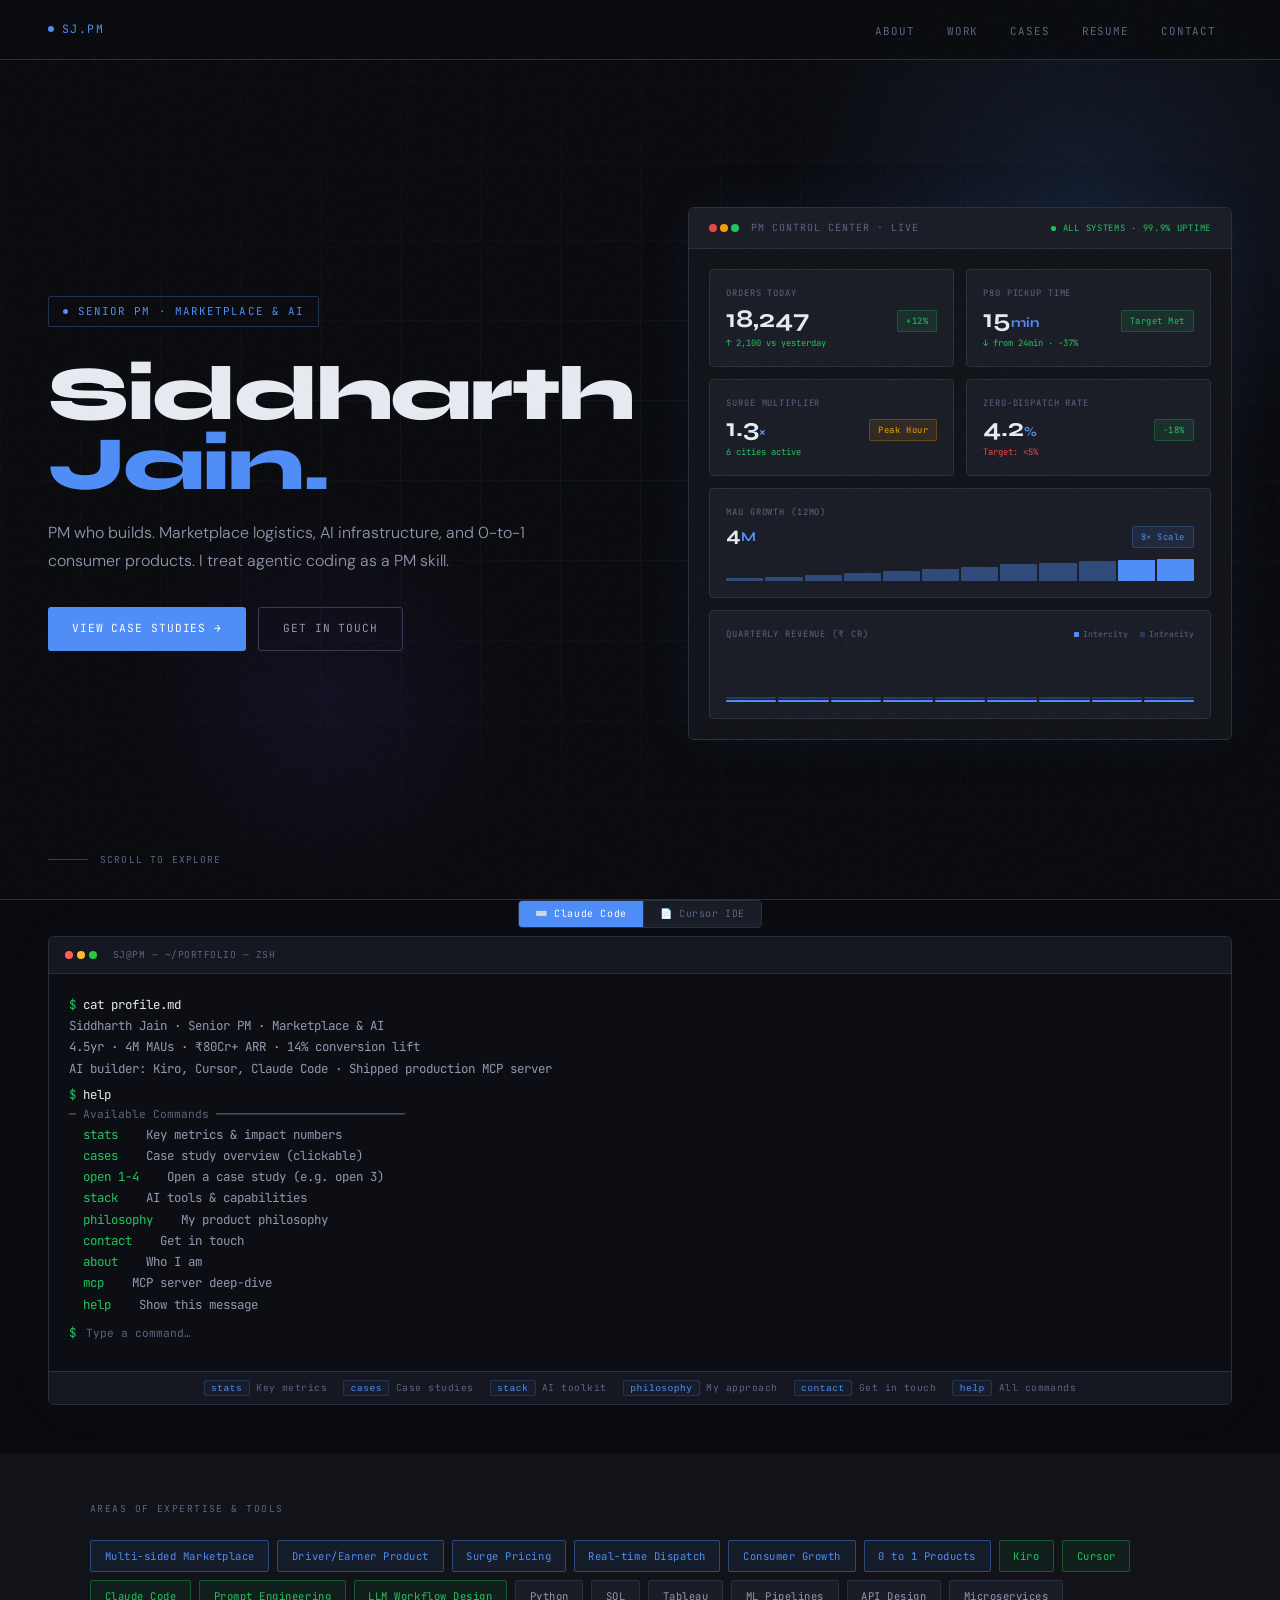
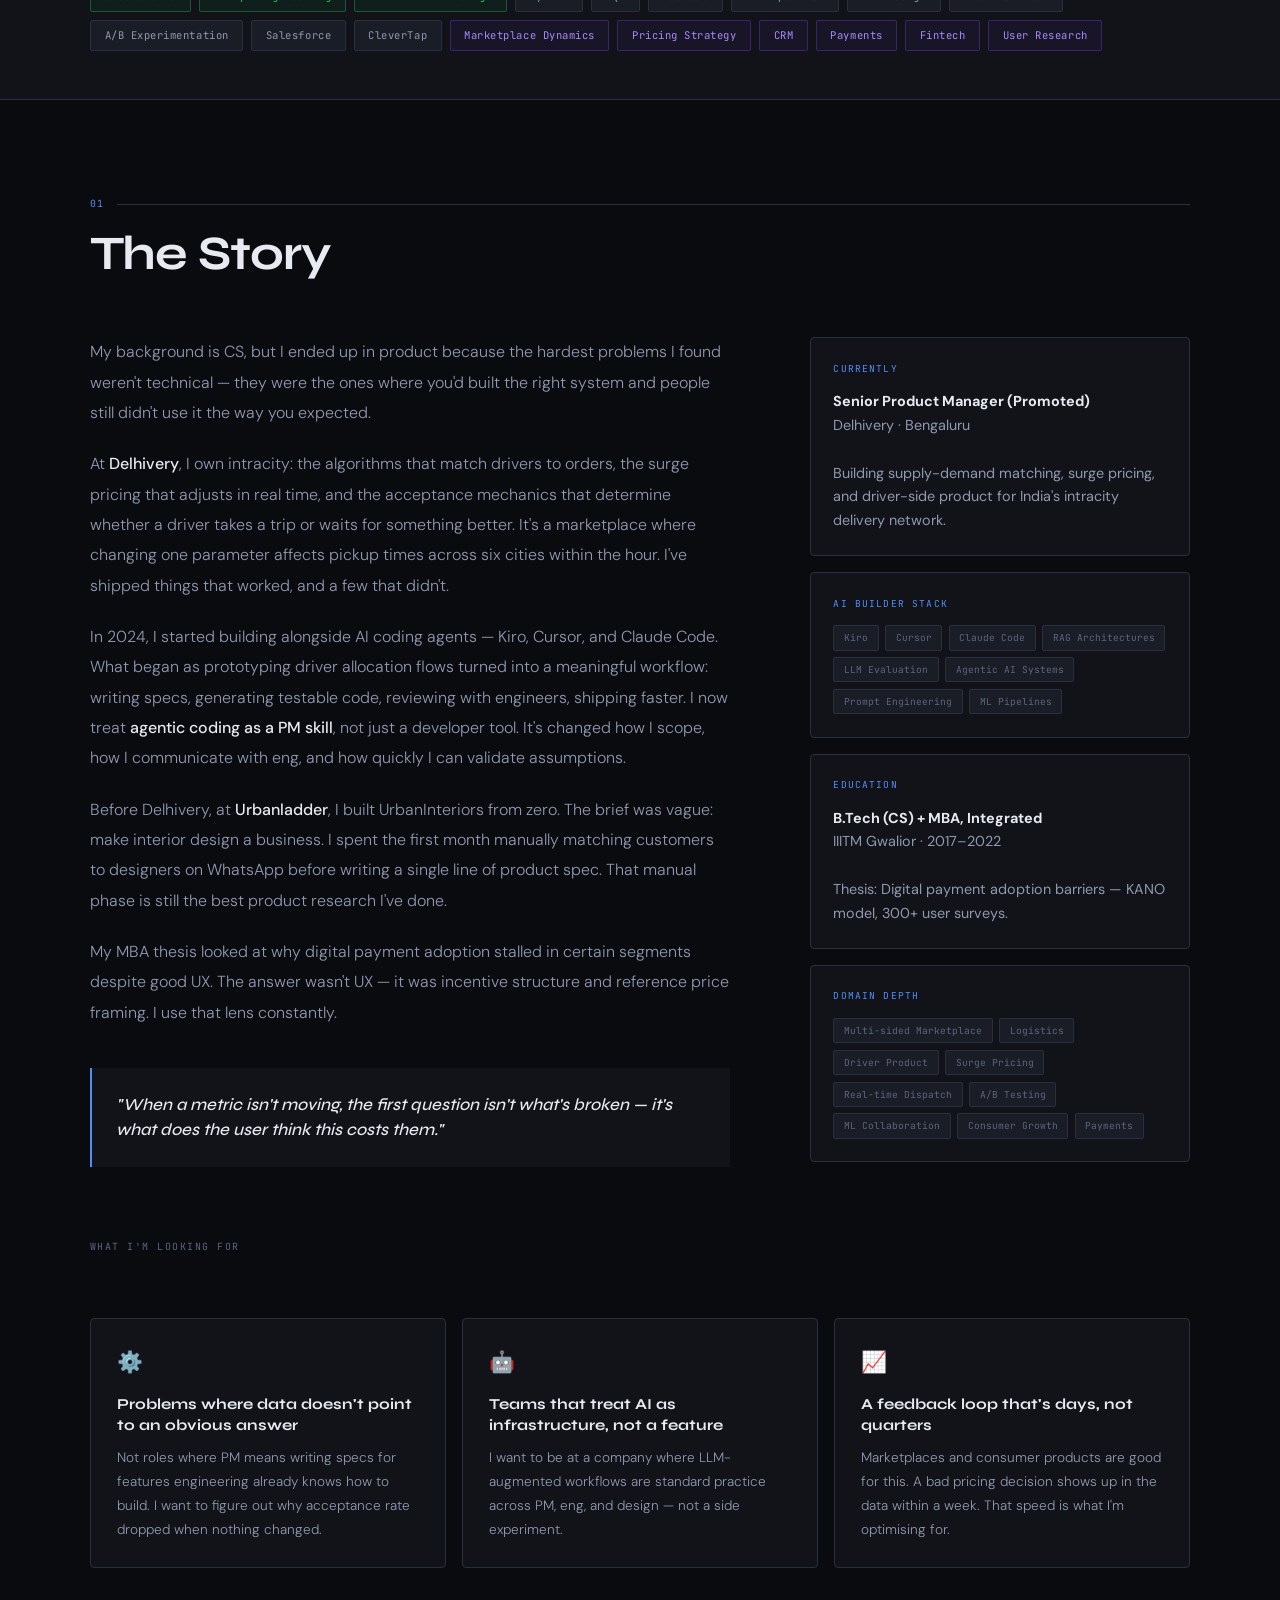
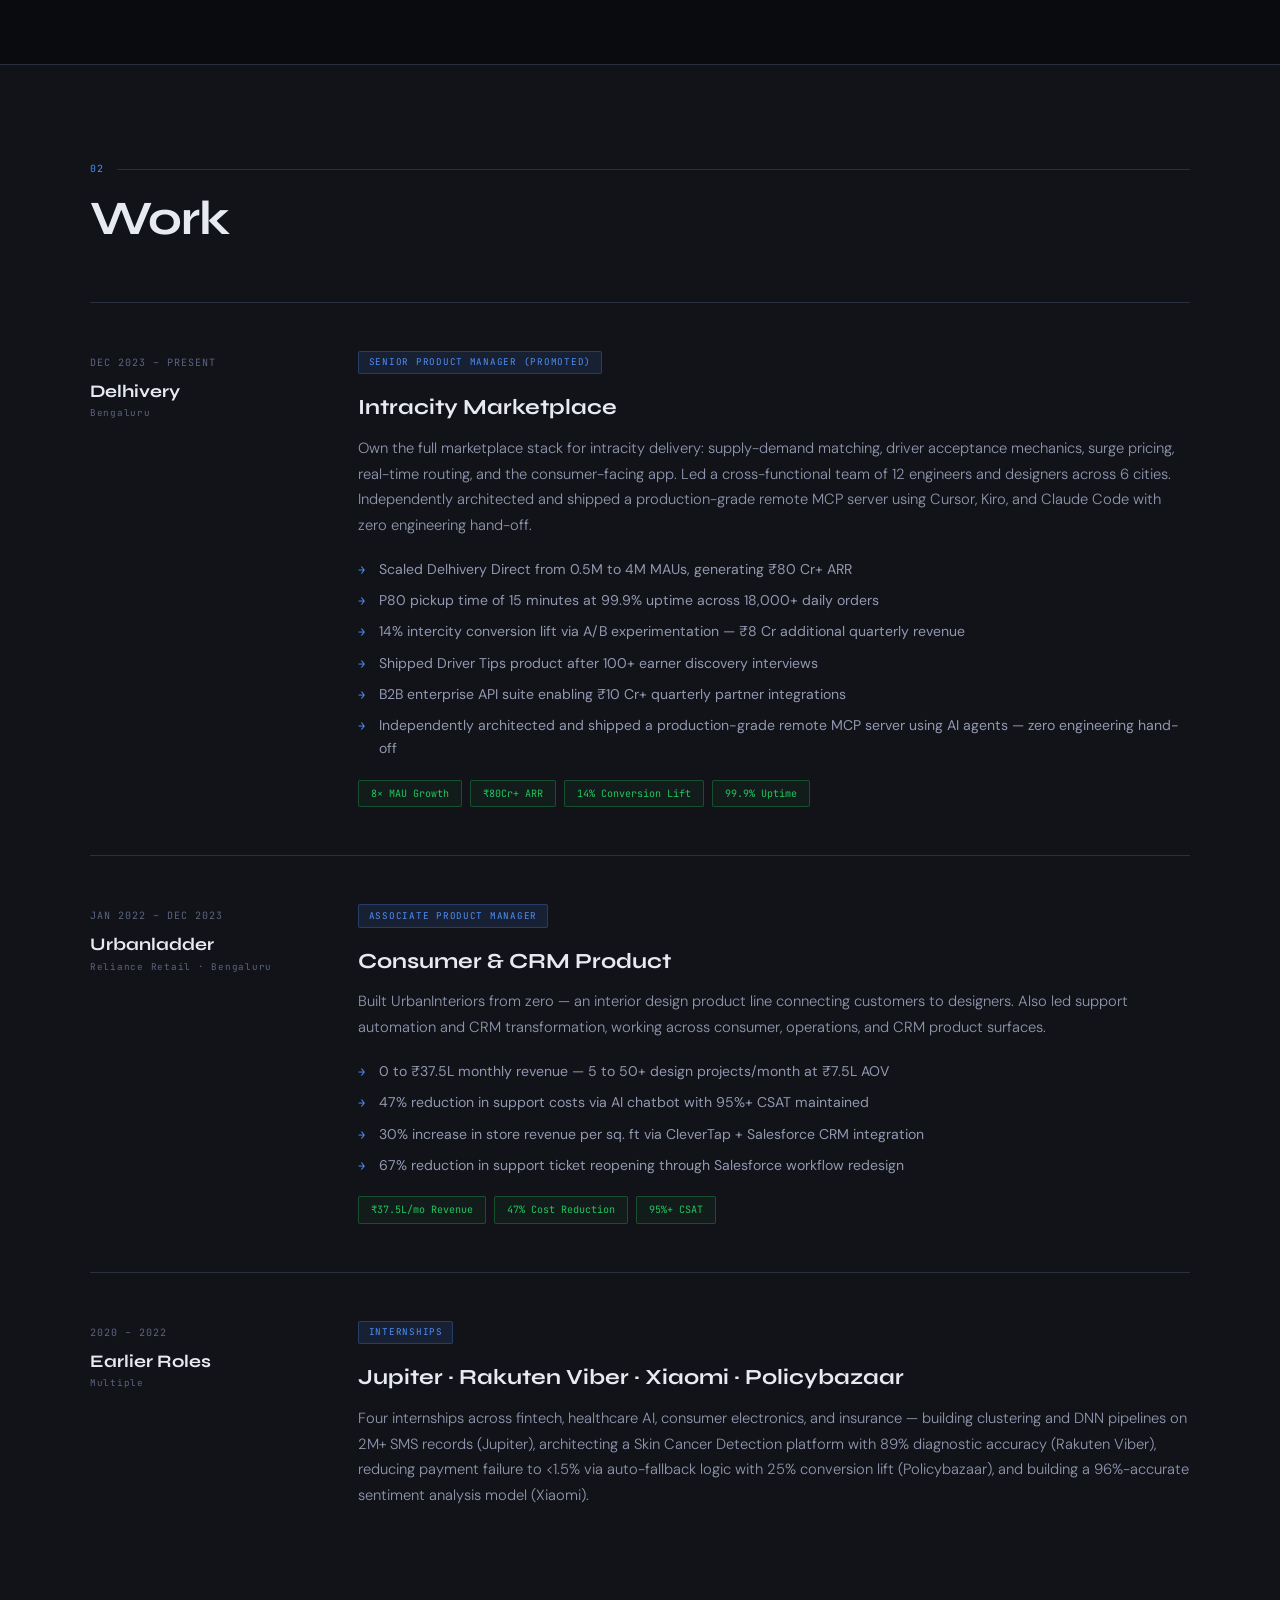
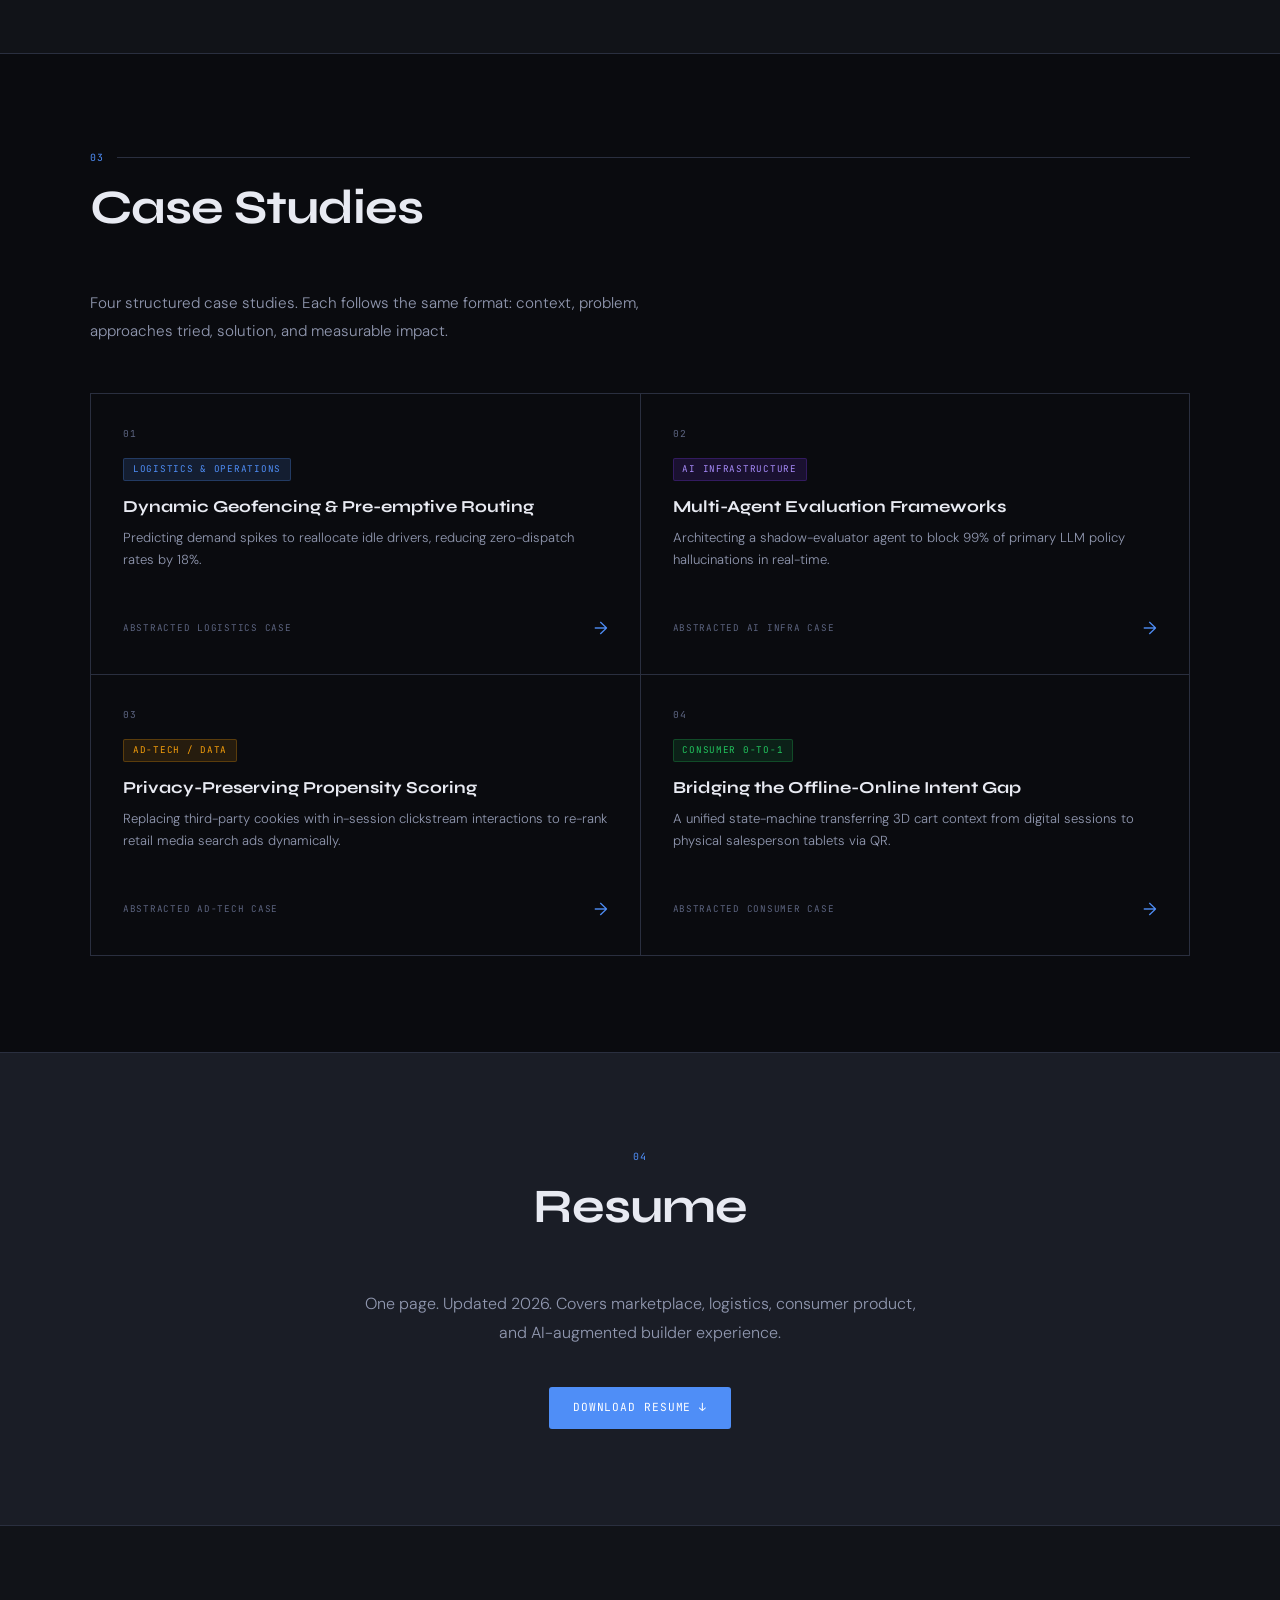
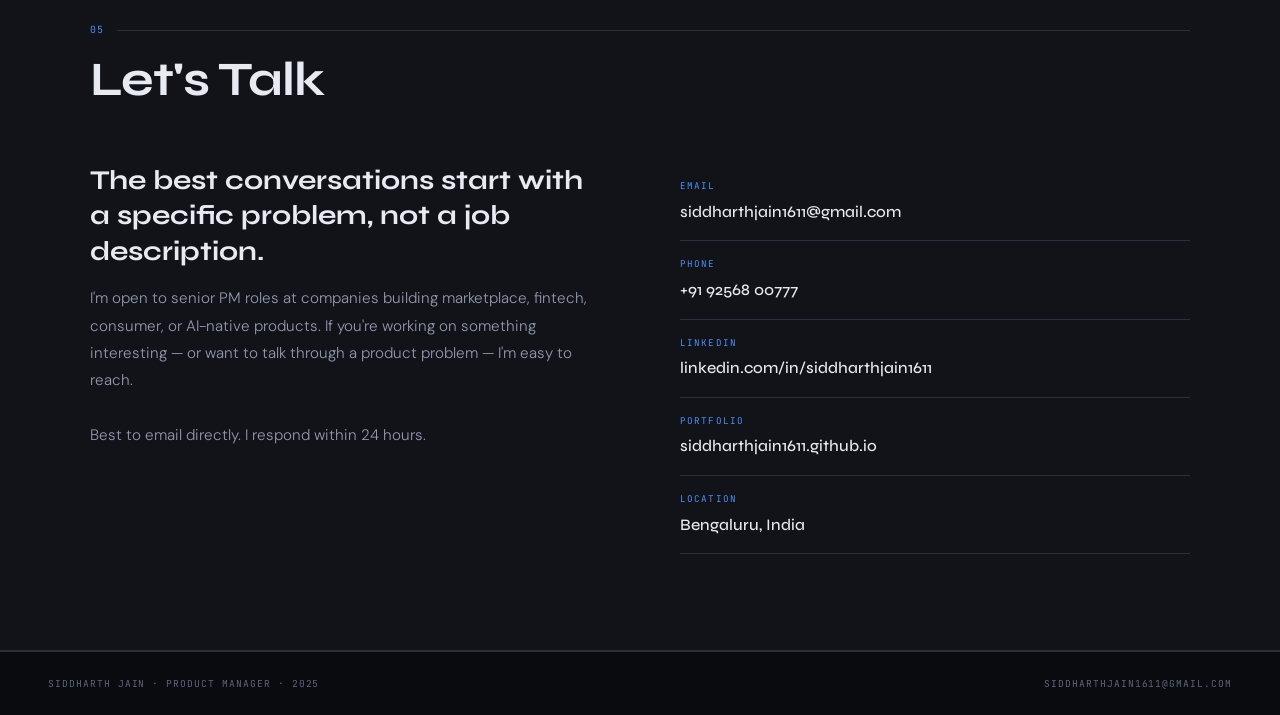
==== commit 4d12a8db: "Merge pull request #4 from siddharthjain1611/update-index-page Update index.html with latest portfol" ====
--- a/index.html
+++ b/index.html
@@ -335,7 +335,7 @@
 /* ── CASE STUDIES ── */
 #cases { background: var(--bg); }
 .cases-intro { font-size: 0.95rem; font-weight: 300; color: var(--text2); max-width: 580px; margin-bottom: 3rem; line-height: 1.8; }
-.cases-grid { display: grid; grid-template-columns: repeat(3,1fr); gap: 1px; background: var(--border); border: 1px solid var(--border); }
+.cases-grid { display: grid; grid-template-columns: repeat(2,1fr); gap: 1px; background: var(--border); border: 1px solid var(--border); }
 .case-card {
 background: var(--bg); padding: 2rem; position: relative;
 cursor: pointer; min-height: 280px; display: flex;
@@ -986,88 +986,48 @@
 <div class="container">
 <div class="section-eyebrow"><span class="eyebrow-num">03</span><div class="eyebrow-rule"></div></div>
 <h2 class="section-title">Case Studies</h2>
-<p class="cases-intro">Eight write-ups on real and analytical product problems — covering things I shipped, things I diagnosed, and things I believe should exist. Click any card to read the full case.</p>
+<p class="cases-intro">Four structured case studies. Each follows the same format: context, problem, approaches tried, solution, and measurable impact.</p>
 <div class="cases-grid">
 
-<div class="case-card" data-case="scale">
+<a href="case-predictive-routing.html" class="case-card" style="text-decoration:none; color:inherit;">
 <div>
 <div class="case-num">01</div>
-<span class="case-tag blue">Marketplace Growth</span>
-<div class="case-title">0.5M to 4M MAUs: Scaling an Intracity Marketplace</div>
-<div class="case-subtitle">The product decisions, experiments, and tradeoffs behind scaling Delhivery Direct from a small consumer app to India's largest intracity platform.</div>
-</div>
-<div class="case-footer"><span class="case-company">Delhivery · 2024</span><span class="case-arrow">→</span></div>
-</div>
-
-<div class="case-card" data-case="interiors">
+<span class="case-tag blue">Logistics & Operations</span>
+<div class="case-title">Dynamic Geofencing & Pre-emptive Routing</div>
+<div class="case-subtitle">Predicting demand spikes to reallocate idle drivers, reducing zero-dispatch rates by 18%.</div>
+</div>
+<div class="case-footer"><span class="case-company">Abstracted Logistics Case</span><span class="case-arrow">→</span></div>
+</a>
+
+<a href="case-agent-evaluation.html" class="case-card" style="text-decoration:none; color:inherit;">
 <div>
 <div class="case-num">02</div>
-<span class="case-tag green">0 to 1</span>
-<div class="case-title">Launching UrbanInteriors from Zero</div>
-<div class="case-subtitle">Building a supply-side matching product for interior design — from MVP scoping to ₹37.5L in monthly revenue without a single line of matching code in month one.</div>
-</div>
-<div class="case-footer"><span class="case-company">Urbanladder · 2022</span><span class="case-arrow">→</span></div>
-</div>
-
-<div class="case-card" data-case="surge">
+<span class="case-tag purple">AI Infrastructure</span>
+<div class="case-title">Multi-Agent Evaluation Frameworks</div>
+<div class="case-subtitle">Architecting a shadow-evaluator agent to block 99% of primary LLM policy hallucinations in real-time.</div>
+</div>
+<div class="case-footer"><span class="case-company">Abstracted AI Infra Case</span><span class="case-arrow">→</span></div>
+</a>
+
+<a href="case-propensity-ad-tech.html" class="case-card" style="text-decoration:none; color:inherit;">
 <div>
 <div class="case-num">03</div>
-<span class="case-tag purple">Pricing &amp; Algorithms</span>
-<div class="case-title">Designing Surge Pricing for Hyperlocal Delivery</div>
-<div class="case-subtitle">How we built a dynamic pricing system that balances driver supply, order demand, and price sensitivity — and what we got wrong the first time.</div>
-</div>
-<div class="case-footer"><span class="case-company">Delhivery · 2024</span><span class="case-arrow">→</span></div>
-</div>
-
-<div class="case-card" data-case="chatbot">
+<span class="case-tag amber">Ad-Tech / Data</span>
+<div class="case-title">Privacy-Preserving Propensity Scoring</div>
+<div class="case-subtitle">Replacing third-party cookies with in-session clickstream interactions to re-rank retail media search ads dynamically.</div>
+</div>
+<div class="case-footer"><span class="case-company">Abstracted Ad-Tech Case</span><span class="case-arrow">→</span></div>
+</a>
+
+<a href="case-omnichannel-intent.html" class="case-card" style="text-decoration:none; color:inherit;">
 <div>
 <div class="case-num">04</div>
-<span class="case-tag amber">Automation</span>
-<div class="case-title">Cutting Support Costs 47% Without Hurting CSAT</div>
-<div class="case-subtitle">The rollout strategy, metric framework, and the incident that almost made us roll it back — deploying an AI support chatbot at Urbanladder.</div>
-</div>
-<div class="case-footer"><span class="case-company">Urbanladder · 2023</span><span class="case-arrow">→</span></div>
-</div>
-
-<div class="case-card" data-case="metricdrop">
-<div>
-<div class="case-num">05</div>
-<span class="case-tag red">Metric Diagnosis</span>
-<div class="case-title">Why Intercity Conversion Dropped 9% in Three Weeks</div>
-<div class="case-subtitle">A structured root-cause investigation into a conversion drop that looked like a UX problem but turned out to be a reference-price failure.</div>
-</div>
-<div class="case-footer"><span class="case-company">Delhivery · 2024</span><span class="case-arrow">→</span></div>
-</div>
-
-<div class="case-card" data-case="swiggy">
-<div>
-<div class="case-num">06</div>
-<span class="case-tag blue">Product Critique</span>
-<div class="case-title">Swiggy's Reuse Bag Programme: What Worked, What Didn't, What's Missing</div>
-<div class="case-subtitle">A PM teardown of Swiggy's sustainability initiative — the incentive design, the adoption curve problem, and how I'd redesign it to actually change user behaviour.</div>
-</div>
-<div class="case-footer"><span class="case-company">Product Critique · 2025</span><span class="case-arrow">→</span></div>
-</div>
-
-<div class="case-card" data-case="critique">
-<div>
-<div class="case-num">07</div>
-<span class="case-tag amber">Product Critique</span>
-<div class="case-title">What Google Maps Gets Wrong About Delivery ETAs</div>
-<div class="case-subtitle">A PM's view on why ETA accuracy is broken at last-mile, who it hurts most, and what a better system would look like for delivery-specific contexts.</div>
-</div>
-<div class="case-footer"><span class="case-company">Personal · 2025</span><span class="case-arrow">→</span></div>
-</div>
-
-<div class="case-card" data-case="scheduled">
-<div>
-<div class="case-num">08</div>
-<span class="case-tag green">Product Strategy</span>
-<div class="case-title">The Next Feature for Delhivery Intracity: Scheduled Delivery Windows</div>
-<div class="case-subtitle">A mini-PRD — the problem it solves, how I'd measure success, and what I'd deliberately not build in V1.</div>
-</div>
-<div class="case-footer"><span class="case-company">Delhivery · 2025</span><span class="case-arrow">→</span></div>
-</div>
+<span class="case-tag green">Consumer 0-to-1</span>
+<div class="case-title">Bridging the Offline-Online Intent Gap</div>
+<div class="case-subtitle">A unified state-machine transferring 3D cart context from digital sessions to physical salesperson tablets via QR.</div>
+</div>
+<div class="case-footer"><span class="case-company">Abstracted Consumer Case</span><span class="case-arrow">→</span></div>
+</a>
 
 </div>
 </div>
@@ -1124,171 +1084,15 @@
 <div class="footer-txt">siddharthjain1611@gmail.com</div>
 </footer>
 
-<!-- DRAWER -->
-<div class="drawer-overlay" id="drawerOverlay"></div>
-<div class="case-drawer" id="caseDrawer">
-<div class="drawer-inner" id="drawerContent"></div>
-</div>
-
 <script>
-const CASES = {
-scale: {
-tag: "Marketplace Growth", tagClass: "blue",
-title: "0.5M to 4M MAUs: Scaling an Intracity Marketplace",
-meta: "Delhivery · Intracity Marketplace · 2023–2024",
-stats: [{ num: "8×", lbl: "MAU Growth" }, { num: "₹80Cr+", lbl: "ARR Generated" }, { num: "15min", lbl: "P80 Pickup" }],
-sections: [
-{ title: "Starting Point", body: `<p>When I joined Delhivery's intracity team in December 2023, Delhivery Direct had roughly 0.5M monthly active users, primarily using it for intercity courier. Hyperlocal delivery was nascent — low supply, inconsistent reliability.</p><p>The mandate was broad: grow MAUs and ARR. The actual constraint was more specific — <strong>the marketplace had a supply problem masquerading as a demand problem.</strong> Users tried the app, found no available drivers or high ETAs, and churned. Adding more marketing to a broken supply-demand loop would accelerate churn, not fix it.</p>` },
-{ title: "The Framework: Fix Supply Before Scaling Demand", body: `<p>The first three months were entirely supply-side. Three levers:</p><ul><li><strong>Driver onboarding:</strong> Original flow took 4–7 days with in-person verification. Moved to async document upload with 24-hour review SLA — onboarding time dropped to 1.2 days on average.</li><li><strong>Shift incentives:</strong> Time-block incentives for drivers completing a minimum trip count in a 4-hour window. Shifted supply from random availability to predictable peak-hour coverage.</li><li><strong>Routing algorithm:</strong> Original matching optimised purely for distance. Added a time-weighted component factoring in traffic, driver location, and order complexity. P80 pickup dropped from 28 to 15 minutes over 6 months.</li></ul>` },
-{ title: "Then: Scaling Demand", body: `<p>Once P80 pickup was consistently below 20 minutes, we shifted to demand-side growth. The highest-ROI move was <strong>intercity-to-hyperlocal conversion</strong>. We had 1.5M+ intercity users who had already trusted us for courier. Targeted campaigns showing them the hyperlocal product — once supply reliability hit threshold in their city — converted far better than cold acquisition because the trust barrier was already cleared.</p><p>A/B experiments on checkout — price anchoring, ETA display, real-time driver location — added incremental conversion across the funnel. The largest experiment lifted intercity conversion by 14%, contributing ₹8 Cr in quarterly revenue.</p>` },
-{ title: "What the Numbers Don't Show", body: `<p>We had two cities where supply collapse caused NPS to drop below 20 during rapid demand scaling — we had grown demand faster than supply and created a negative experience loop. We paused growth campaigns and rebuilt supply coverage before resuming.</p><p>The lesson: in a marketplace, supply and demand must be managed as a ratio, not independently. A 10% MAU increase in a city with flat supply is worse than no MAU increase at all — it trains users to expect poor reliability.</p>` }
-]
-},
-interiors: {
-tag: "0 to 1", tagClass: "green",
-title: "Launching UrbanInteriors from Zero",
-meta: "Urbanladder · Reliance Retail Group · 2022–2023",
-stats: [{ num: "₹37.5L", lbl: "Monthly Revenue" }, { num: "10×", lbl: "Project Volume" }, { num: "₹7.5L", lbl: "Avg Order Value" }],
-sections: [
-{ title: "The Opportunity", body: `<p>Urbanladder had tens of thousands of customers buying furniture online, but no structured way to help them with the full room. Interior design services existed at the high end (₹5L+ projects), but a large underserved segment had budget for ₹3–10L projects and no reliable way to manage the process.</p><p>The brief: build a product connecting these customers to vetted designers. Revenue model: commission on completed projects. Starting state: zero designers, zero customers, no defined process.</p>` },
-{ title: "MVP Scoping: What's the Minimum That Can Close a Sale?", body: `<p>The temptation in 0-to-1 is to build everything at once. I kept asking: <strong>what is the minimum needed to close the first 10 sales?</strong></p><p>The MVP was deliberately thin: a lead capture form on the Urbanladder website, manual matching (I personally matched the first 15 customers to designers via WhatsApp), a simple contract template, and milestone-based payment via existing infrastructure. No designer dashboard, no customer portal, no automated matching.</p>` },
-{ title: "What the First 15 Projects Taught Us", body: `<ul><li><strong>Style fit mattered more than designer quality:</strong> Highest CSAT projects weren't with the highest-rated designers — they were with designers whose style matched the customer's brief. Matching needed to be style-based, not purely rating-based.</li><li><strong>Milestone payment reduced dropout significantly:</strong> Customers who paid upfront had a 35% abandonment rate. Customers on milestone payment had 8%. We made it the default.</li><li><strong>AOV was real but fragile:</strong> ₹7.5L average existed because early customers were high-intent. Scaling required a wider funnel — lower AOV customers we hadn't yet designed for.</li></ul>` },
-{ title: "From 5 to 50+ Projects per Month", body: `<p>Growth levers that worked: integrating UrbanInteriors as a persistent upsell on high-cart furniture purchases, a designer acquisition campaign targeting freelancers on Instagram and Houzz, and a Salesforce CRM workflow triggering follow-up at 3 and 7 days after form submission.</p><p>What didn't work: paid acquisition. CAC from Google and Meta was too high given the 18-day average sales cycle. Organic and referral remained our best channels throughout.</p>` }
-]
-},
-surge: {
-tag: "Pricing & Algorithms", tagClass: "purple",
-title: "Designing Surge Pricing for Hyperlocal Delivery",
-meta: "Delhivery · Intracity Marketplace · 2024",
-stats: [{ num: "15min", lbl: "P80 Pickup" }, { num: "99.9%", lbl: "System Uptime" }, { num: "−60%", lbl: "Price Complaints" }],
-sections: [
-{ title: "Why Surge Pricing is Hard in Delivery", body: `<p>Surge pricing sounds straightforward: when demand exceeds supply, raise the price. Hyperlocal delivery has three properties that make this genuinely difficult:</p><ul><li><strong>Demand is lumpy and predictable:</strong> Unlike ride-hailing, delivery demand spikes are highly correlated with time of day and location. A naive real-time model reacts too slowly.</li><li><strong>Customer price sensitivity is context-dependent:</strong> A customer sending a document urgently will absorb 2x surge. A birthday cake sender will abandon. We can't always predict which context we're in.</li><li><strong>Driver supply response is delayed:</strong> There's a 10–20 minute lag between surge activation and meaningful supply increase. A surge that appears and disappears before supply arrives creates a worse experience than no surge at all.</li></ul>` },
-{ title: "Version 1: What We Got Wrong", body: `<p>The first version was reactive and zone-based: a simple ratio of pending orders to available drivers within a defined zone, a multiplier applied, higher price shown to customers.</p><p>Problems: zone boundaries were too rigid, the multiplier function was linear and produced confusing prices, and we had no dampening mechanism — prices oscillated rapidly. Customer complaints spiked. NPS in affected cities dropped 11 points in 6 weeks.</p>` },
-{ title: "Version 2: Predictive Surge with Smoothing", body: `<p>Three changes:</p><ul><li><strong>Predictive instead of reactive:</strong> Trained a model on historical order patterns to predict demand 20 minutes out. Surge activates based on predicted demand — giving supply time to respond.</li><li><strong>Radial influence zones:</strong> Driver attraction modelled as a decaying probability based on distance from the surge centroid, not binary zone inclusion. Drivers 300 metres outside a surge area still see partial incentive.</li><li><strong>Price smoothing:</strong> Surge multipliers now move in steps of 0.1, with a minimum 8-minute hold before stepping up or down. Eliminated oscillation.</li></ul><p>After V2 rollout, P80 pickup in surge conditions dropped from 31 to 18 minutes. Pricing complaints fell 60%.</p>` },
-{ title: "The Ongoing Tension", body: `<p>Surge pricing creates a fundamental tension: customers who need delivery most urgently are often the most price-sensitive. A 1.5x surge on a ₹40 residential delivery at 8 PM is not the same as a 1.5x surge on a ₹200 business document. We haven't fully solved this segmentation problem. The right solution is probably explicit customer preference setting — which introduces its own UX complexity.</p>` }
-]
-},
-chatbot: {
-tag: "Automation", tagClass: "amber",
-title: "Cutting Support Costs 47% Without Hurting CSAT",
-meta: "Urbanladder · Reliance Retail Group · 2023",
-stats: [{ num: "47%", lbl: "Cost Reduction" }, { num: "95%+", lbl: "CSAT Maintained" }, { num: "67%", lbl: "Ticket Reopening Drop" }],
-sections: [
-{ title: "The Problem", body: `<p>By mid-2022, customer support at Urbanladder was the fastest-growing cost line — not because sales were growing proportionally, but because the workflow was inefficient. A "where is my order" query took the same handling time as a complex product defect claim. Ticket reopening rate was 23% — nearly 1 in 4 resolved tickets was reopened within 7 days.</p><p>Hypothesis: a well-designed chatbot could handle high-volume, low-complexity queries (estimated at 55–60% of total volume) without degrading satisfaction.</p>` },
-{ title: "The Risk Everyone Was Worried About", body: `<p>Internal concern: "What if customers hate it and CSAT drops?" My position: the risk was manageable if we were disciplined about scope. The chatbot should only handle categories where we had high-confidence resolution paths. For everything else, route to human agents immediately — not try and fail.</p><div class="drawer-callout"><p>"A chatbot that says 'connecting you to an agent' in 10 seconds is a better experience than one that tries for 5 minutes and fails."</p></div><p>Launch scope was deliberately narrow: order status, delivery ETA, return initiation for standard cases, store location queries. These four categories covered 41% of total ticket volume.</p>` },
-{ title: "Rollout Strategy", body: `<p>Phased rollout: Phase 1 (2 weeks, 10% of traffic) — monitor containment rate and CSAT on chatbot-resolved tickets. Phase 2 (4 weeks, 40% of traffic) — expand to two additional categories. Phase 3 — full rollout with human escalation always one tap away.</p><p>Hard rule: if CSAT on chatbot-contained tickets dropped below 88%, pause and investigate.</p>` },
-{ title: "What Almost Made Us Roll It Back", body: `<p>In week 3 of Phase 2, CSAT on chatbot-resolved return tickets dropped to 84% — below threshold. We paused and investigated.</p><p>Root cause: our return initiation flow required a photo upload of the defective product. The chatbot was marking tickets as "resolved" after collecting the return request, before photo upload was confirmed as complete. Customers received resolution messages for returns that hadn't been processed.</p><p>Fix: tickets could only be marked resolved after photo upload confirmation and backend return order creation. CSAT recovered to 96% on return queries within 10 days. This incident defined how we scoped "resolved" across the entire chatbot.</p>` },
-{ title: "Results", body: `<p>Support costs reduced 47%. CSAT moved from 91% to 95% — the improvement came from human agents having more time to handle complex cases well. Ticket reopening dropped from 23% to 8%. The chatbot and the parallel Salesforce CRM workflow redesign compounded each other.</p>` }
-]
-},
-metricdrop: {
-tag: "Metric Diagnosis", tagClass: "red",
-title: "Why Intercity Conversion Dropped 9% in Three Weeks",
-meta: "Delhivery · Intracity Marketplace · 2024",
-stats: [{ num: "9%", lbl: "Conversion Drop" }, { num: "6", lbl: "Hypotheses Tested" }, { num: "14%", lbl: "Recovery Lift" }],
-sections: [
-{ title: "The Alert", body: `<p>Our weekly metrics review flagged a 9% drop in intercity courier conversion over 3 weeks. No major product changes had shipped in that window. First instinct from the team: UX regression. My instinct: slow down before jumping there.</p><p>A 9% drop over 3 weeks with no product change is almost never a UX problem. UX regressions are sharp and immediate. A gradual 3-week slope usually means something external changed.</p>` },
-{ title: "Step 1: Verify the Data", body: `<p>Before forming any hypothesis, I verified the data. Checked whether the conversion event tracking had changed, whether any new funnel steps had been added, and whether the denominator had changed composition. Everything was clean. The drop was real.</p>` },
-{ title: "Step 2: Segment Before Hypothesising", body: `<p>Broke conversion down across every dimension before forming a single hypothesis:</p><ul><li><strong>By city:</strong> Drop concentrated in Tier 2 cities — Jaipur, Lucknow, Indore. Metros were flat.</li><li><strong>By order value:</strong> Steepest in the ₹300–600 band. Below ₹300 and above ₹600 were flat.</li><li><strong>By device:</strong> Uniform across Android and iOS. Not a platform issue.</li></ul><p>The real question: why were Tier 2 customers in the ₹300–600 band dropping off at checkout?</p>` },
-{ title: "Finding the Root Cause", body: `<p>Pulled pricing logs for Tier 2 cities over the 3-week window. Our supply-side surge model had been running at 1.2–1.3x in Jaipur and Lucknow during evening hours due to supply shortage. For a ₹400 order, displayed price was ₹480–520 — enough to push hesitant customers out.</p><p>The compounding factor: our price display showed the surged price without context. A customer who had sent a similar parcel two weeks ago for ₹400 now saw ₹490 with no explanation.</p><div class="drawer-callout"><p>"The problem wasn't the price. It was that the price changed without explanation."</p></div>` },
-{ title: "The Fix and the Result", body: `<p>Two changes in the same sprint. First, added a one-line contextual message when surge was active: "Current price reflects high demand in your area." Simple, honest, resets the reference price frame. Second, introduced a "Send later at lower price" option — letting price-sensitive customers opt into a 2-hour delay for the base rate.</p><p>Conversion recovered 14% above the pre-drop baseline within 4 weeks. The "Send later" option was taken by 18% of customers shown it — a segment we hadn't explicitly designed for before.</p>` }
-]
-},
-swiggy: {
-tag: "Product Critique", tagClass: "blue",
-title: "Swiggy's Reuse Bag Programme: What Worked, What Didn't, What's Missing",
-meta: "Product Critique · Personal · 2025",
-stats: [{ num: "Behaviour", lbl: "Design Problem" }, { num: "3 Gaps", lbl: "Identified" }, { num: "1 Fix", lbl: "That Changes It" }],
-sections: [
-{ title: "What Swiggy Built", body: `<p>Swiggy's Reuse Bag programme lets customers opt in to receive their order in a reusable bag, which a delivery partner collects on the next order. The goal: reduce single-use packaging waste. The framing: sustainability as a consumer feature, not just an operational change.</p><p>It's a good idea. The execution has three structural problems that limit adoption and long-term behaviour change.</p>` },
-{ title: "Problem 1: The Opt-In Moment is Wrong", body: `<p>The programme is presented as an opt-in during checkout — at the moment the customer is already committed to an order and focused on completing the transaction, not making a sustainability decision.</p><p>Checkout is the worst moment to introduce friction that requires a new mental model. The user has to understand what a reuse bag is, what returning it means, and whether they can reliably do so — all under the time pressure of "just complete this order."</p><p>The right moment is not at checkout. It's either at account setup (one-time preference) or at a moment of high customer engagement — after a positive delivery experience, when trust and goodwill are at their peak.</p>` },
-{ title: "Problem 2: The Incentive Design Is Backwards", body: `<p>Swiggy offers a small discount for using the reuse bag. Discounts work for price-sensitive customers. But the customers most likely to care about sustainability are often not price-sensitive — they're value-driven. A discount frames sustainability as a transaction, not a value.</p><p>The better incentive: <strong>social and identity-based rewards</strong>. A "Green Streak" — tracking how many consecutive orders used reusable bags — taps into loss aversion and identity ("I am someone who does this"). A visible stat on the profile page ("You've saved X bags this year") creates social proof and self-image reinforcement.</p><p>The discount should be secondary, not primary. Lead with identity, follow with economics.</p>` },
-{ title: "Problem 3: The Return Mechanism Is Too Dependent on Memory", body: `<p>The current model requires the customer to remember to keep the bag accessible for the next delivery partner to collect. This is asking for a behaviour change — keeping a bag near the door, remembering to hand it over — without supporting that behaviour with any system prompt or reminder.</p><p>Uber Eats' equivalent programmes send a "Don't forget to leave your bag out" push notification when a new order is placed. This tiny intervention dramatically increases return rates because it removes the memory dependency.</p><p>Swiggy's delivery partner app could also show a "Collect reuse bag" prompt on orders from customers in the programme — making the return an explicit step in the delivery flow, not an optional courtesy.</p>` },
-{ title: "How I'd Redesign It", body: `<p>Three changes:</p><ul><li><strong>Move opt-in to account preferences, not checkout.</strong> Add a "Sustainability" tab in the profile. Let customers set a standing preference. Prompt them to set it once, at a high-engagement moment (post-delivery rating flow).</li><li><strong>Replace the discount with a Green Streak mechanic.</strong> Track consecutive orders with reuse bag. Show progress in the app. Offer a meaningful reward (a free delivery, not a ₹5 discount) at streak milestones. Make it visible to friends via social sharing.</li><li><strong>Close the return loop in the delivery partner flow.</strong> Surface a "Collect bag" prompt in the Swiggy delivery app for relevant orders. Send customers a "leave your bag out" notification when a new order is placed. Make the return behaviour automatic, not intentional.</li></ul><p>None of these are technically complex. They are product and incentive design changes — which is precisely why they're worth doing.</p>` },
-{ title: "The Broader Point", body: `<p>Sustainability features fail when they're designed as features — opt-in additions to a product that doesn't change around them. They succeed when they're designed as behaviour change programmes: with the right trigger, the right identity hook, and the right system support to make the new behaviour easy to repeat.</p><p>Swiggy has the distribution and data to do this well. The current implementation is a start — it needs a second design pass grounded in behavioural economics, not just good intentions.</p>` }
-]
-},
-critique: {
-tag: "Product Critique", tagClass: "amber",
-title: "What Google Maps Gets Wrong About Delivery ETAs",
-meta: "Personal · Product Thinking · 2025",
-stats: [{ num: "ETA", lbl: "The Core Problem" }, { num: "3", lbl: "Failure Modes" }, { num: "1 Fix", lbl: "That Changes It" }],
-sections: [
-{ title: "What Google Maps Is Optimising For", body: `<p>Google Maps ETA is optimised for navigation accuracy — getting a driver from A to B with the best route in current traffic. It does this well. But delivery logistics uses ETAs for a fundamentally different purpose: managing recipient expectation, coordinating handoff, and reducing failed delivery attempts.</p><p>When Google Maps ETA is used as ground truth for "when will my package arrive," it fails — not because the routing is wrong, but because the product is solving a different problem than the one being asked.</p>` },
-{ title: "The Three Failure Modes", body: `<ul><li><strong>Last-mile accuracy collapse:</strong> Maps ETA degrades significantly in apartment complexes, gated communities, and areas with poor address data — exactly where last-mile delivery happens. An ETA accurate to 3 minutes on the highway is often 15 minutes off at the final 500 metres.</li><li><strong>No dwell time model:</strong> Maps has no concept of time a driver spends at a delivery location — parking, getting to the door, failed attempts, signatures. For multi-stop routes, dwell times compound and ETA error grows.</li><li><strong>Static recipient assumption:</strong> The ETA is communicated once and not recalculated meaningfully for the recipient. If the driver hits traffic 10 minutes before arrival, the recipient gets no update — or gets one too late to act on.</li></ul>` },
-{ title: "What a Better System Looks Like", body: `<p>The fix isn't a better routing algorithm. It's a reframe of what ETA means for a delivery product.</p><p>A delivery ETA should be a <strong>window with confidence, not a point estimate</strong>. "Arriving between 3:45 and 4:10 PM" is more useful than "arriving at 3:52 PM" — honest about uncertainty and actionable for the recipient.</p><p>The window should narrow as the driver gets closer. At 30 minutes out, a 25-minute window is honest. At 10 minutes out, a 5-minute window is achievable. At Delhivery, we moved toward this by surfacing a "driver nearby" notification at 10 minutes out rather than relying on the ETA number.</p>` }
-]
-},
-scheduled: {
-tag: "Product Strategy", tagClass: "green",
-title: "The Next Feature for Delhivery Intracity: Scheduled Delivery Windows",
-meta: "Delhivery · Forward-Looking · 2025",
-stats: [{ num: "18%", lbl: "Customer Signal" }, { num: "↓ CAC", lbl: "Repeat Driver" }, { num: "Supply", lbl: "Efficiency Gain" }],
-sections: [
-{ title: "The Problem This Solves", body: `<p>The current Delhivery Intracity product is on-demand: order now, delivered as fast as possible. This works for urgent shipments. It doesn't work for a large segment who don't need it urgently — they need it reliably, at a time they're available to receive it.</p><p>From driver interviews: a recurring theme was failed delivery attempts — arriving when no one was home. Across 18,000 daily orders, even a 5% failed attempt rate is 900 orders a day being handled twice. From customer CSAT: lowest-rated experiences clustered around missed delivery, not damage. Missed delivery is a scheduling problem.</p>` },
-{ title: "The Proposed Feature", body: `<p>Scheduled Delivery Windows: at checkout, customers can optionally select a 2-hour delivery window later in the day or next day, at a price slightly below the immediate delivery rate. The driver is assigned at the start of that window rather than immediately.</p>` },
-{ title: "Why It Makes Sense for Intracity Specifically", body: `<ul><li><strong>Supply is lumpy:</strong> Intracity has predictable peaks (morning 9–11 AM, evening 6–9 PM) and troughs. Scheduled orders routed into troughs improve driver utilisation without adding supply — increasing capacity without cost.</li><li><strong>Orders are higher value, less time-sensitive:</strong> A ₹500 intracity courier is not a cold biryani. A 2-hour window is a reasonable trade for a slightly lower price.</li><li><strong>Repeat order value:</strong> Customers who schedule deliveries demonstrate planning behaviour — likely to use the product regularly. Scheduling is a habit-forming feature.</li></ul>` },
-{ title: "How I'd Measure Success", body: `<p>Primary metric: scheduled order rate — percentage of eligible orders that choose a window. Target: 15% in first 90 days.</p><p>Secondary: failed delivery attempt rate for scheduled vs. on-demand (hypothesis: scheduled fail less), driver utilisation during trough hours (hypothesis: improves 10–15%), 90-day repeat order rate for scheduling users vs. non-users.</p><p>Guardrail: immediate delivery conversion rate must not drop, and revenue per order must not degrade by more than 3% due to the mix shift.</p>` },
-{ title: "What I'd Deliberately Not Build in V1", body: `<p>V1 should answer one question: do customers choose scheduled delivery when offered it, and do those deliveries succeed at a higher rate?</p><p>What V1 should not include: per-slot dynamic pricing (use a flat discount), driver pre-assignment (assign at window start), or customer rescheduling (cancel and rebook if needed). The complexity of these is only justified if the core demand signal is strong.</p>` }
-]
-}
-};
-
-function buildDrawer(key) {
-const c = CASES[key];
-if (!c) return '';
-const stats = c.stats.map(s => `<div class="drawer-stat"><div class="drawer-stat-num">${s.num}</div><div class="drawer-stat-lbl">${s.lbl}</div></div>`).join('');
-const secs = c.sections.map(s => `<div class="drawer-section-label">${s.title}</div><div class="drawer-body">${s.body}</div>`).join('');
-return `<div class="drawer-close-row"><button class="drawer-close" id="drawerCloseBtn">✕ Close</button></div>
-<span class="drawer-tag ${c.tagClass}">${c.tag}</span>
-<div class="drawer-title">${c.title}</div>
-<div class="drawer-meta">${c.meta}</div>
-<div class="drawer-stats">${stats}</div>
-${secs}
-<div class="drawer-end">— End of case study</div>`;
-}
-
-const overlay = document.getElementById('drawerOverlay');
-const drawer  = document.getElementById('caseDrawer');
-const content = document.getElementById('drawerContent');
-let openTime = null, openKey = null;
-
-function openDrawer(key) {
-content.innerHTML = buildDrawer(key);
-overlay.classList.add('open');
-drawer.classList.add('open');
-document.body.style.overflow = 'hidden';
-openTime = Date.now(); openKey = key;
-document.getElementById('drawerCloseBtn').addEventListener('click', closeDrawer);
-if (typeof gtag !== 'undefined' && CASES[key]) {
-gtag('event', 'case_study_opened', { case_title: CASES[key].title, case_tag: CASES[key].tag });
-}
-}
-
-function closeDrawer() {
-if (openKey && openTime && typeof gtag !== 'undefined') {
-gtag('event', 'case_study_closed', { case_title: CASES[openKey].title, read_duration_seconds: Math.round((Date.now() - openTime) / 1000) });
-}
-drawer.classList.remove('open');
-overlay.classList.remove('open');
-document.body.style.overflow = '';
-openTime = null; openKey = null;
-}
-
-document.querySelectorAll('.case-card[data-case]').forEach(card => {
-card.addEventListener('click', () => openDrawer(card.dataset.case));
-});
-overlay.addEventListener('click', closeDrawer);
-document.addEventListener('keydown', e => { if (e.key === 'Escape') closeDrawer(); });
-
 // Scroll reveals
 const observer = new IntersectionObserver(entries => {
-entries.forEach(entry => {
-if (entry.isIntersecting) {
-setTimeout(() => entry.target.classList.add('visible'), parseInt(entry.target.dataset.delay) || 0);
-observer.unobserve(entry.target);
-}
-});
+  entries.forEach(entry => {
+    if (entry.isIntersecting) {
+      setTimeout(() => entry.target.classList.add('visible'), parseInt(entry.target.dataset.delay) || 0);
+      observer.unobserve(entry.target);
+    }
+  });
 }, { threshold: 0.1 });
 document.querySelectorAll('.exp-item').forEach((el, i) => { el.dataset.delay = i * 100; observer.observe(el); });
 document.querySelectorAll('.case-card:not(.empty)').forEach((el, i) => { el.dataset.delay = i * 60; observer.observe(el); });
@@ -1296,35 +1100,35 @@
 // Active nav
 const sections = document.querySelectorAll('section[id]');
 sections.forEach(s => {
-new IntersectionObserver(entries => {
-entries.forEach(e => {
-if (e.isIntersecting) {
-document.querySelectorAll('.nav-links a').forEach(l => {
-l.classList.remove('active');
-if (l.getAttribute('href') === '#' + e.target.id) l.classList.add('active');
-});
-}
-});
-}, { threshold: 0.35 }).observe(s);
+  new IntersectionObserver(entries => {
+    entries.forEach(e => {
+      if (e.isIntersecting) {
+        document.querySelectorAll('.nav-links a').forEach(l => {
+          l.classList.remove('active');
+          if (l.getAttribute('href') === '#' + e.target.id) l.classList.add('active');
+        });
+      }
+    });
+  }, { threshold: 0.35 }).observe(s);
 });
 
 // GA4
 document.querySelector('.btn-primary[download]')?.addEventListener('click', () => { if (typeof gtag !== 'undefined') gtag('event', 'resume_downloaded', {}); });
 
 document.querySelectorAll('#contact a').forEach(link => {
-link.addEventListener('click', () => {
-if (typeof gtag === 'undefined') return;
-const href = link.getAttribute('href') || '';
-gtag('event', 'contact_clicked', { contact_type: href.startsWith('mailto:') ? 'email' : href.includes('linkedin') ? 'linkedin' : href.startsWith('tel:') ? 'phone' : 'other' });
+  link.addEventListener('click', () => {
+    if (typeof gtag === 'undefined') return;
+    const href = link.getAttribute('href') || '';
+    gtag('event', 'contact_clicked', { contact_type: href.startsWith('mailto:') ? 'email' : href.includes('linkedin') ? 'linkedin' : href.startsWith('tel:') ? 'phone' : 'other' });
+  });
 });
+
+document.querySelectorAll('.nav-links a').forEach(link => {
+  link.addEventListener('click', () => { if (typeof gtag !== 'undefined') gtag('event', 'nav_clicked', { nav_target: link.getAttribute('href') }); });
 });
 
-document.querySelectorAll('.nav-links a').forEach(link => {
-link.addEventListener('click', () => { if (typeof gtag !== 'undefined') gtag('event', 'nav_clicked', { nav_target: link.getAttribute('href') }); });
-});
-
 const sectionObs = new IntersectionObserver(entries => {
-entries.forEach(e => { if (e.isIntersecting && typeof gtag !== 'undefined') gtag('event', 'section_viewed', { section_name: e.target.id }); });
+  entries.forEach(e => { if (e.isIntersecting && typeof gtag !== 'undefined') gtag('event', 'section_viewed', { section_name: e.target.id }); });
 }, { threshold: 0.4 });
 sections.forEach(s => sectionObs.observe(s));
 
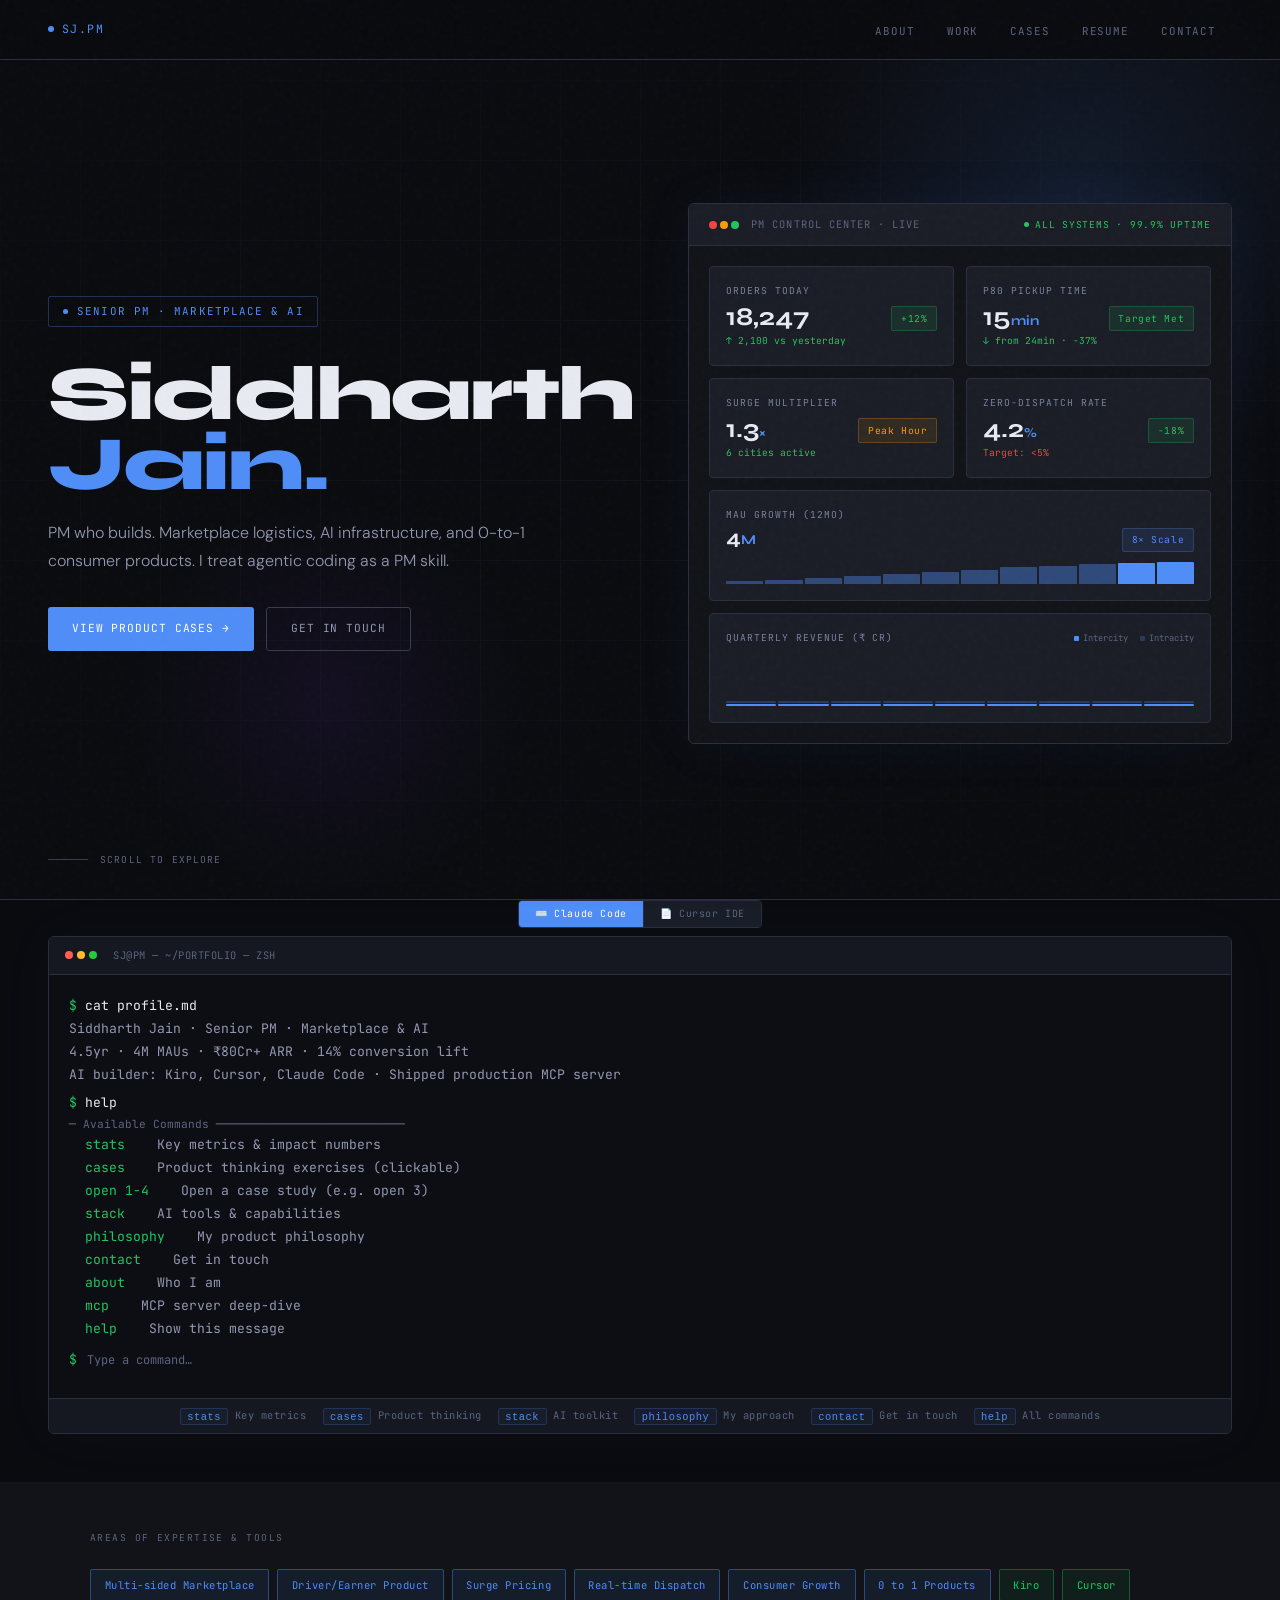
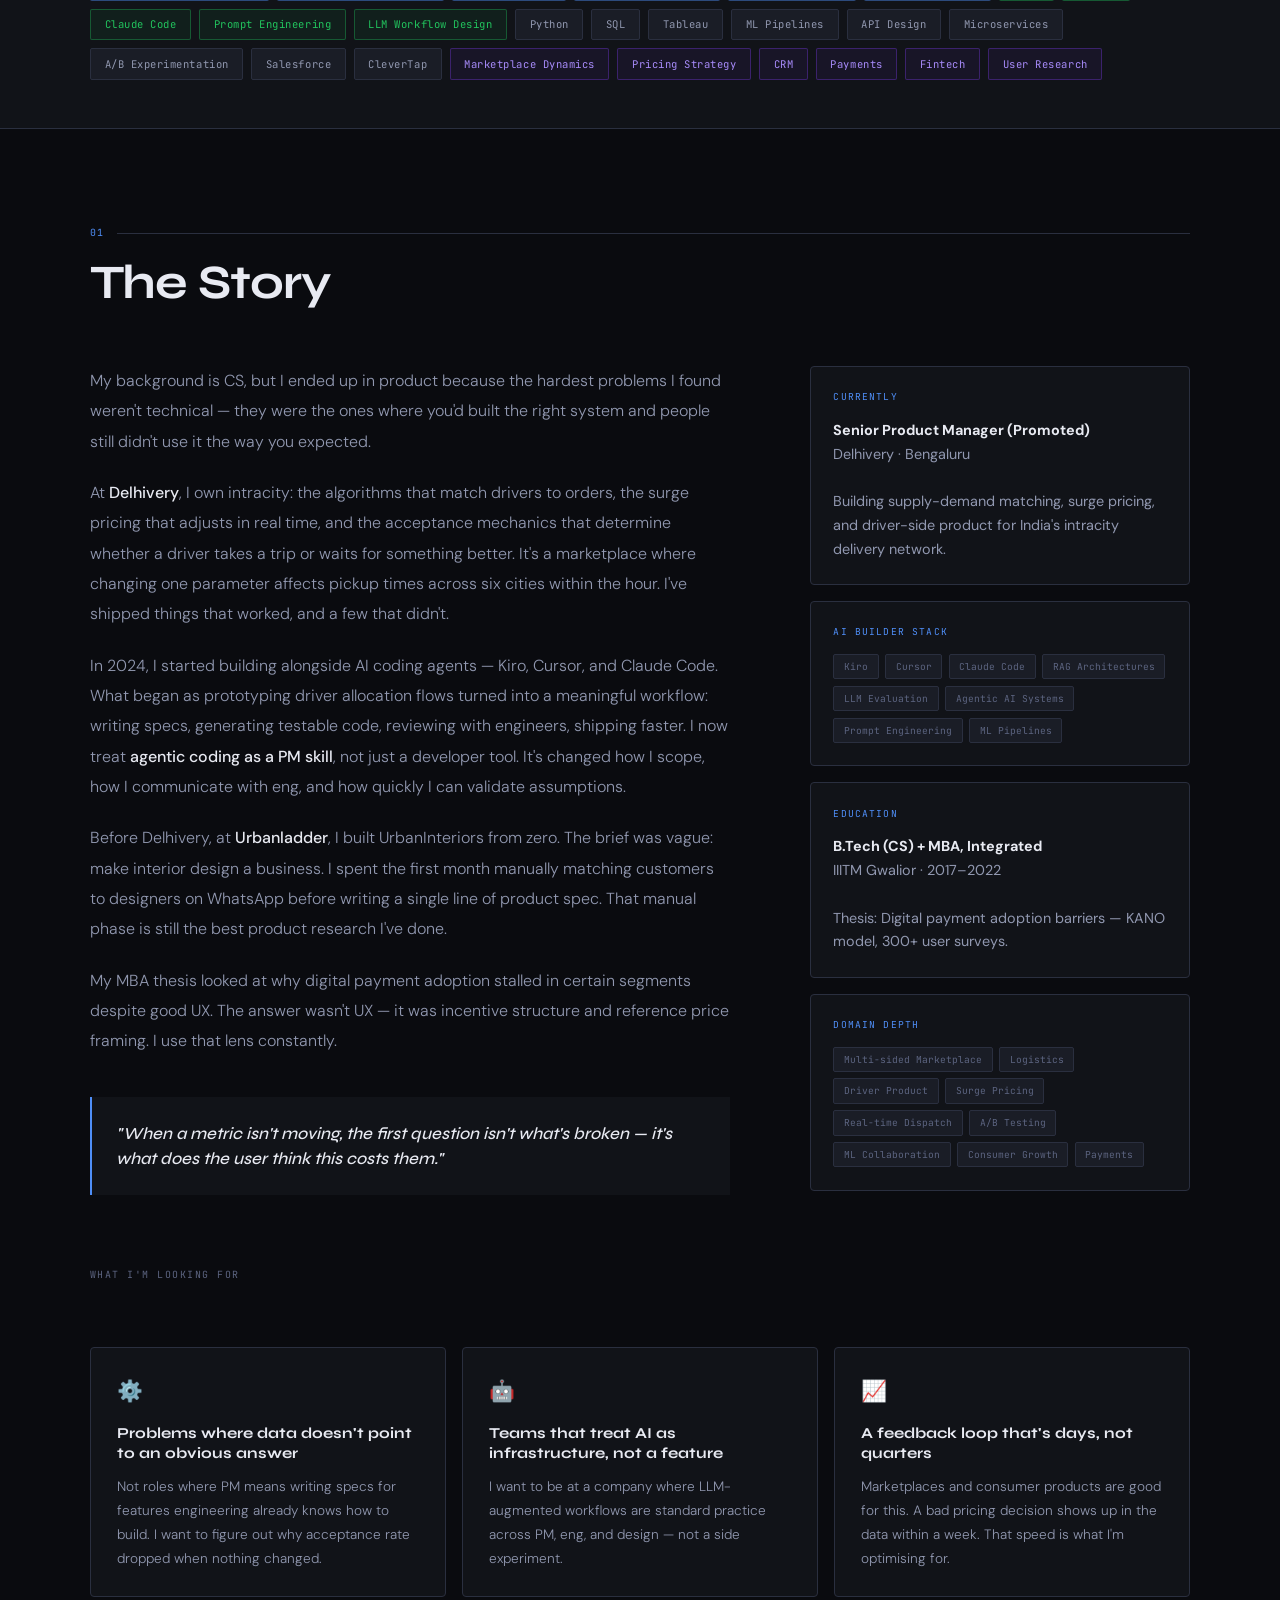
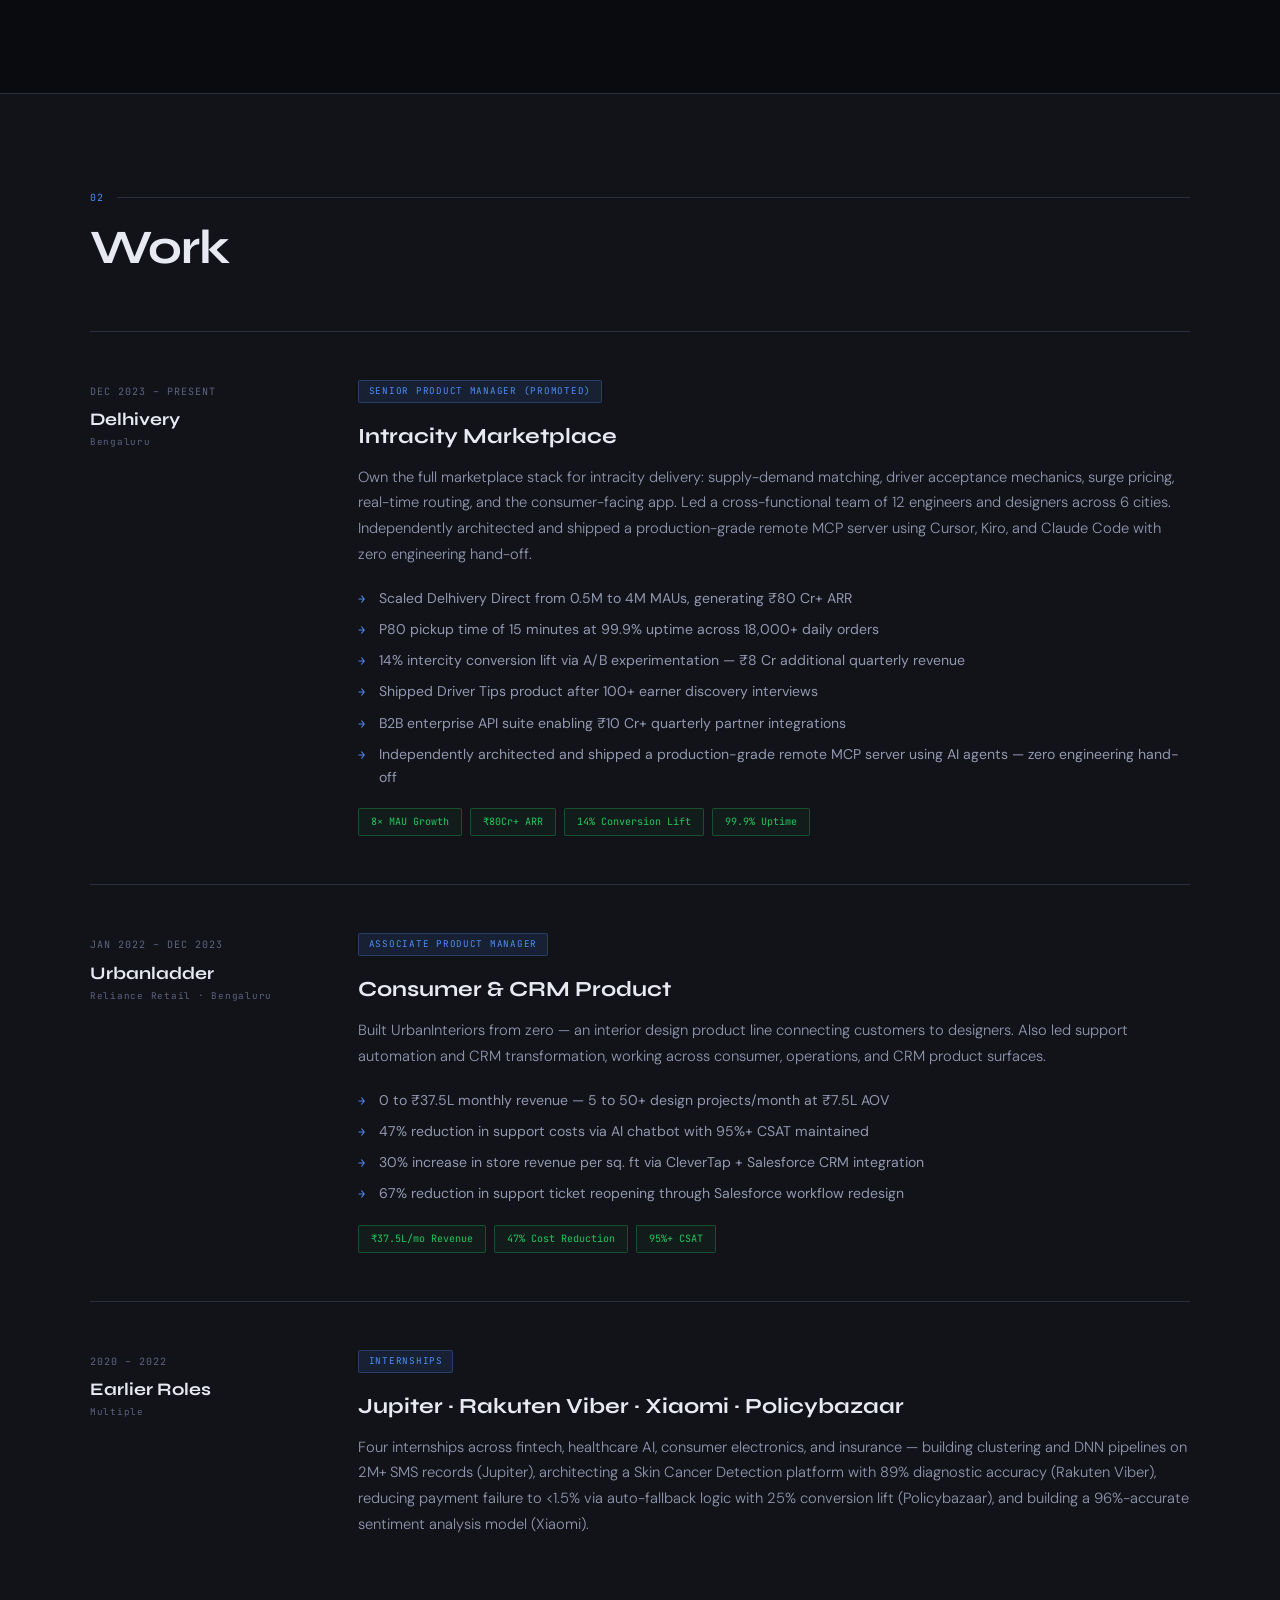
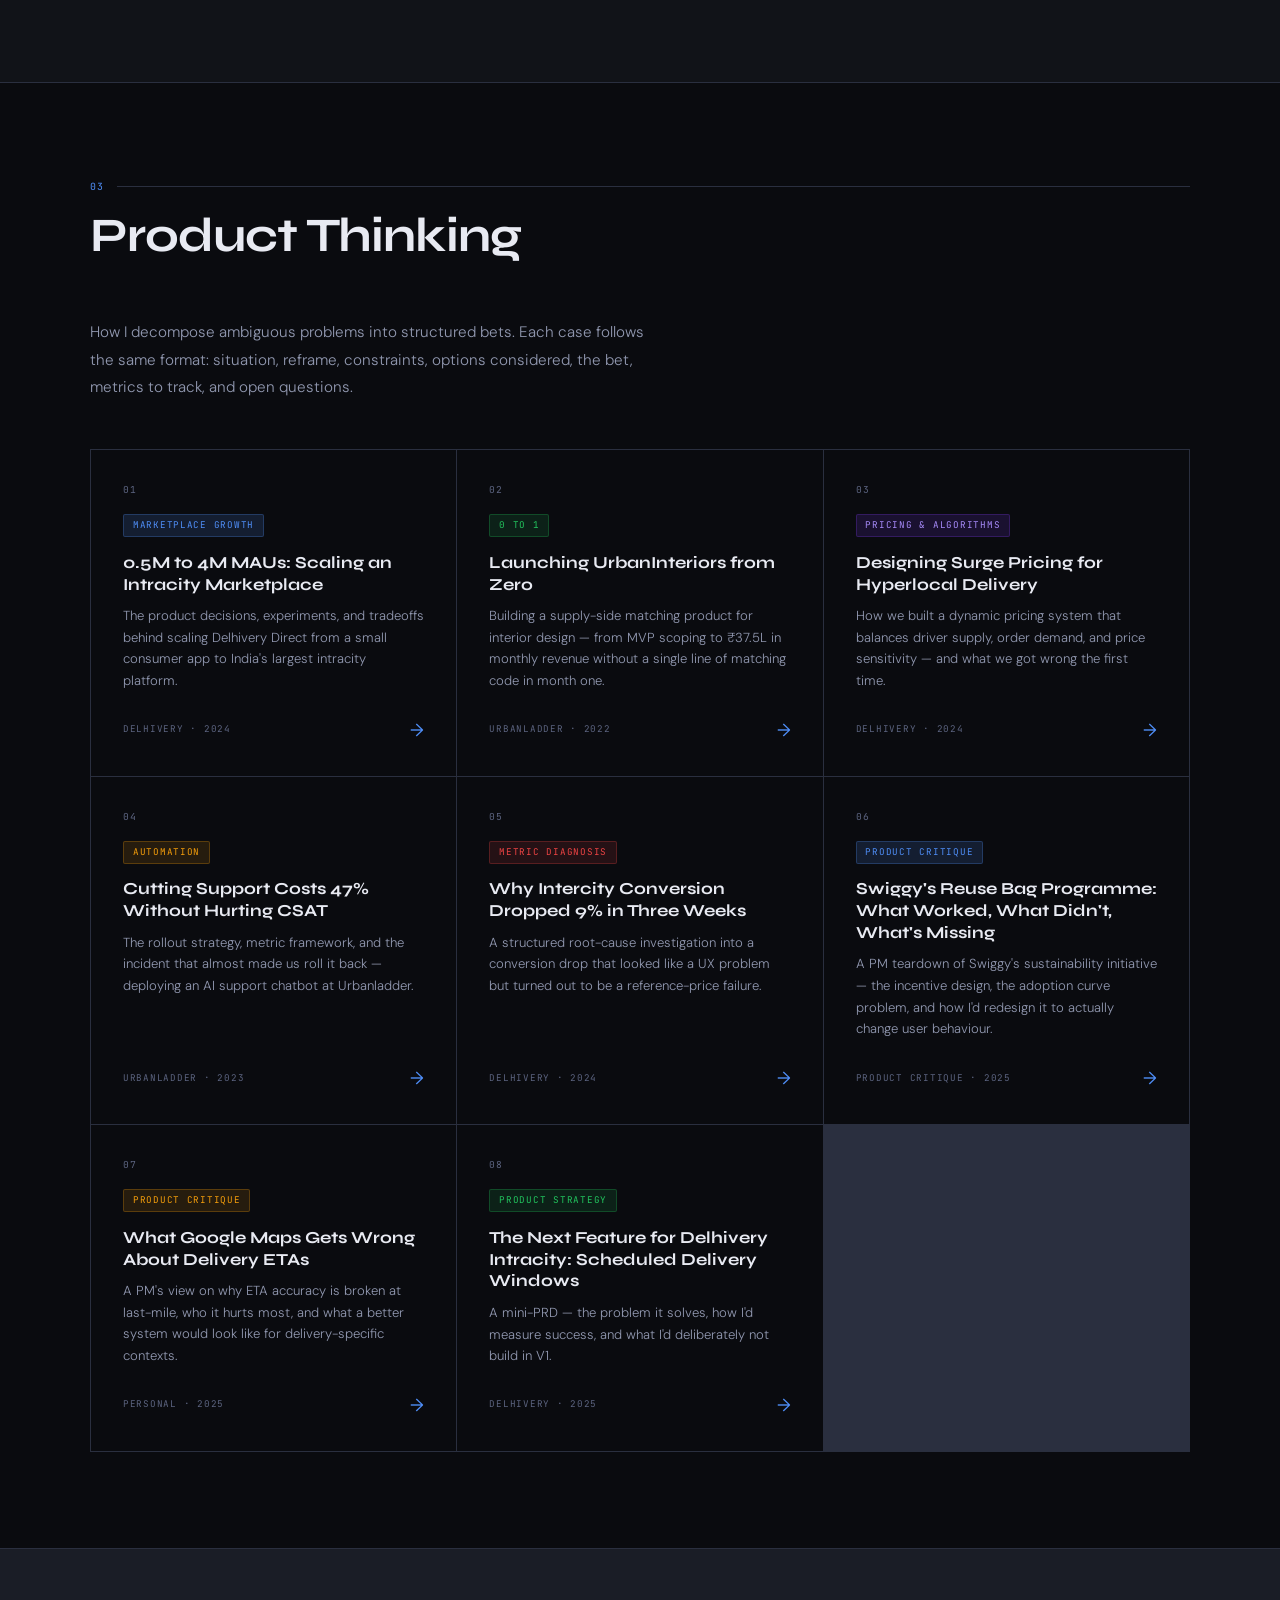
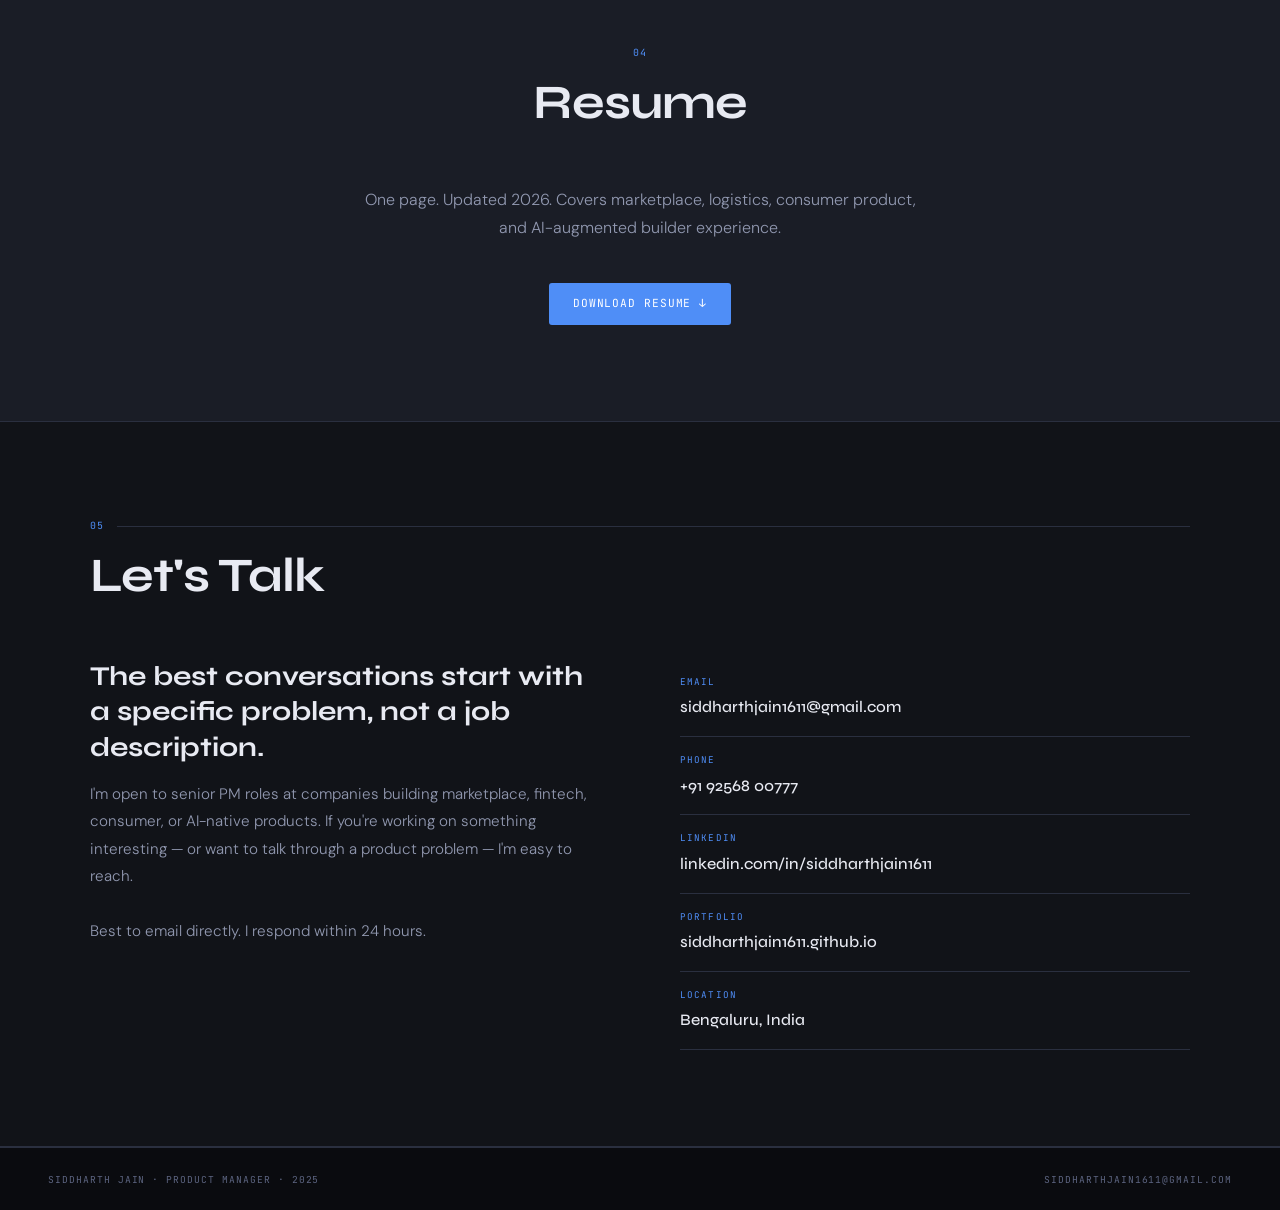
==== commit 97460ef3: "Rewrite cases as product thinking exercises with structured format" ====
--- a/index.html
+++ b/index.html
@@ -335,7 +335,7 @@
 /* ── CASE STUDIES ── */
 #cases { background: var(--bg); }
 .cases-intro { font-size: 0.95rem; font-weight: 300; color: var(--text2); max-width: 580px; margin-bottom: 3rem; line-height: 1.8; }
-.cases-grid { display: grid; grid-template-columns: repeat(2,1fr); gap: 1px; background: var(--border); border: 1px solid var(--border); }
+.cases-grid { display: grid; grid-template-columns: repeat(3,1fr); gap: 1px; background: var(--border); border: 1px solid var(--border); }
 .case-card {
 background: var(--bg); padding: 2rem; position: relative;
 cursor: pointer; min-height: 280px; display: flex;
@@ -505,22 +505,22 @@
 .dashboard-dot.red { background: var(--red); }
 .dashboard-dot.amber { background: var(--amber); }
 .dashboard-dot.green { background: var(--green); }
-.dashboard-title { font-family: var(--font-mono); font-size: 0.62rem; letter-spacing: 0.1em; color: var(--text3); text-transform: uppercase; }
-.dashboard-status { display: flex; align-items: center; gap: 0.4rem; font-family: var(--font-mono); font-size: 0.55rem; letter-spacing: 0.08em; color: var(--green); text-transform: uppercase; }
+.dashboard-title { font-family: var(--font-mono); font-size: 0.65rem; letter-spacing: 0.1em; color: var(--text3); text-transform: uppercase; }
+.dashboard-status { display: flex; align-items: center; gap: 0.4rem; font-family: var(--font-mono); font-size: 0.6rem; letter-spacing: 0.08em; color: var(--green); text-transform: uppercase; }
 .dashboard-status-dot { width: 5px; height: 5px; border-radius: 50%; background: var(--green); animation: pulse-dot 1.5s ease-in-out infinite; }
 .dashboard-body { padding: 1.25rem; display: grid; grid-template-columns: 1fr 1fr; gap: 0.75rem; }
 
 /* ── METRIC CARDS ── */
 .metric-card { background: var(--bg3); border: 1px solid var(--border); border-radius: 4px; padding: 1rem; }
 .metric-card.wide { grid-column: 1 / -1; }
-.metric-card-label { font-family: var(--font-mono); font-size: 0.55rem; letter-spacing: 0.1em; text-transform: uppercase; color: var(--text3); margin-bottom: 0.35rem; }
+.metric-card-label { font-family: var(--font-mono); font-size: 0.6rem; letter-spacing: 0.1em; text-transform: uppercase; color: #7980a0; margin-bottom: 0.35rem; }
 .metric-card-value { font-family: var(--font-head); font-size: 1.6rem; font-weight: 700; color: var(--text); line-height: 1; margin-bottom: 0.25rem; }
 .metric-card-value .unit { font-size: 0.85rem; color: var(--accent); }
-.metric-card-change { font-family: var(--font-mono); font-size: 0.55rem; }
+.metric-card-change { font-family: var(--font-mono); font-size: 0.6rem; color: var(--text2); }
 .metric-card-change.up { color: var(--green); }
 .metric-card-change.down { color: var(--red); }
 .metric-row { display: flex; justify-content: space-between; align-items: center; }
-.metric-badge { display: inline-flex; align-items: center; gap: 0.35rem; font-family: var(--font-mono); font-size: 0.55rem; letter-spacing: 0.06em; padding: 0.2rem 0.5rem; border-radius: 2px; }
+.metric-badge { display: inline-flex; align-items: center; gap: 0.35rem; font-family: var(--font-mono); font-size: 0.6rem; letter-spacing: 0.06em; padding: 0.22rem 0.55rem; border-radius: 2px; }
 .metric-badge.green { background: rgba(34,197,94,0.1); color: var(--green); border: 1px solid rgba(34,197,94,0.25); }
 .metric-badge.amber { background: rgba(245,158,11,0.1); color: var(--amber); border: 1px solid rgba(245,158,11,0.25); }
 .metric-badge.blue { background: rgba(79,142,247,0.1); color: var(--accent); border: 1px solid rgba(79,142,247,0.25); }
@@ -533,8 +533,8 @@
 /* ── MINI CHART ── */
 .mini-chart { grid-column: 1 / -1; background: var(--bg3); border: 1px solid var(--border); border-radius: 4px; padding: 1rem; }
 .mini-chart-header { display: flex; justify-content: space-between; align-items: center; margin-bottom: 0.75rem; }
-.mini-chart-label { font-family: var(--font-mono); font-size: 0.55rem; letter-spacing: 0.1em; text-transform: uppercase; color: var(--text3); }
-.mini-chart-legend { font-family: var(--font-mono); font-size: 0.5rem; color: var(--text3); display: flex; gap: 0.75rem; }
+.mini-chart-label { font-family: var(--font-mono); font-size: 0.6rem; letter-spacing: 0.1em; text-transform: uppercase; color: #7980a0; }
+.mini-chart-legend { font-family: var(--font-mono); font-size: 0.55rem; color: var(--text3); display: flex; gap: 0.75rem; }
 .legend-dot { display: inline-block; width: 5px; height: 5px; border-radius: 1px; margin-right: 0.25rem; }
 .chart-canvas-wrap { height: 48px; display: flex; align-items: flex-end; gap: 2px; }
 .chart-line { flex: 1; border-radius: 1px; min-height: 2px; }
@@ -550,9 +550,9 @@
 .terminal-dot.red { background: #ff5f56; }
 .terminal-dot.amber { background: #ffbd2e; }
 .terminal-dot.green { background: #27c93f; }
-.terminal-title { font-size: 0.6rem; color: var(--text3); letter-spacing: 0.05em; margin-left: 0.5rem; text-transform: uppercase; }
+.terminal-title { font-size: 0.65rem; color: var(--text3); letter-spacing: 0.05em; margin-left: 0.5rem; text-transform: uppercase; }
 .terminal-body { padding: 1.25rem; min-height: 200px; display: flex; flex-direction: column; }
-.terminal-line { font-size: 0.78rem; line-height: 1.7; white-space: pre-wrap; word-break: break-word; color: var(--text2); animation: fade-line 0.3s ease; }
+.terminal-line { font-size: 0.82rem; line-height: 1.75; white-space: pre-wrap; word-break: break-word; color: var(--text2); animation: fade-line 0.3s ease; }
 @keyframes fade-line { from { opacity: 0; transform: translateY(4px); } to { opacity: 1; transform: translateY(0); } }
 .terminal-line .prompt { color: var(--green); }
 .terminal-line .cmd { color: var(--text); }
@@ -561,12 +561,12 @@
 .terminal-line .success { color: var(--green); }
 .terminal-line .label { color: var(--text3); }
 .terminal-input-line { display: flex; align-items: center; gap: 0.6rem; margin-top: 0.5rem; }
-.terminal-prompt { color: var(--green); font-size: 0.78rem; }
-.terminal-input { background: none; border: none; outline: none; font-family: var(--font-mono); font-size: 0.78rem; color: var(--text); flex: 1; caret-color: var(--accent); }
-.terminal-input::placeholder { color: var(--text3); font-size: 0.7rem; }
+.terminal-prompt { color: var(--green); font-size: 0.82rem; }
+.terminal-input { background: none; border: none; outline: none; font-family: var(--font-mono); font-size: 0.82rem; color: var(--text); flex: 1; caret-color: var(--accent); }
+.terminal-input::placeholder { color: var(--text3); font-size: 0.75rem; }
 .terminal-typing { display: inline-block; width: 7px; height: 14px; background: var(--accent); animation: blink 1s step-end infinite; vertical-align: text-bottom; margin-left: 1px; }
 .terminal-commands-hint { margin-top: 0.5rem; padding: 0.5rem 1rem; border-top: 1px solid var(--border); display: flex; gap: 1rem; flex-wrap: wrap; justify-content: center; background: #151721; }
-.terminal-cmd-hint { font-size: 0.6rem; color: var(--text3); letter-spacing: 0.05em; }
+.terminal-cmd-hint { font-size: 0.65rem; color: var(--text3); letter-spacing: 0.05em; }
 .terminal-cmd-hint kbd { color: var(--accent); border: 1px solid rgba(79,142,247,0.2); padding: 0.1rem 0.4rem; border-radius: 2px; background: rgba(79,142,247,0.05); }
 
 @media (max-width: 960px) {
@@ -580,7 +580,7 @@
   .terminal-body { min-height: 240px; }
   .hero-profile .hero-ctas { flex-direction: column; }
   .hero-profile .hero-tagline { max-width: 100%; }
-  .terminal-cmd-hint { font-size: 0.55rem; }
+  .terminal-cmd-hint { font-size: 0.6rem; }
 }
 
 /* ── MODE TOGGLE ── */
@@ -594,9 +594,9 @@
 /* ── IDE LAYOUT ── */
 .ide-layout { display: grid; grid-template-columns: 220px 1fr; border: 1px solid var(--border); border-radius: 6px; overflow: hidden; min-height: 420px; background: var(--bg2); box-shadow: 0 0 60px rgba(79,142,247,0.04); opacity: 0; animation: fadeUp 0.7s ease 0.8s forwards; }
 .ide-sidebar { background: #0d0e14; border-right: 1px solid var(--border); }
-.ide-sidebar-header { font-family: var(--font-mono); font-size: 0.58rem; letter-spacing: 0.12em; color: var(--text3); padding: 0.75rem 1rem; border-bottom: 1px solid var(--border); text-transform: uppercase; }
+.ide-sidebar-header { font-family: var(--font-mono); font-size: 0.62rem; letter-spacing: 0.12em; color: var(--text3); padding: 0.75rem 1rem; border-bottom: 1px solid var(--border); text-transform: uppercase; }
 .ide-file-list { padding: 0.25rem 0; }
-.ide-file { font-family: var(--font-mono); font-size: 0.7rem; padding: 0.4rem 1rem; color: var(--text2); cursor: pointer; display: flex; align-items: center; gap: 0.4rem; transition: background 0.15s, color 0.15s; }
+.ide-file { font-family: var(--font-mono); font-size: 0.72rem; padding: 0.4rem 1rem; color: var(--text2); cursor: pointer; display: flex; align-items: center; gap: 0.4rem; transition: background 0.15s, color 0.15s; }
 .ide-file:hover { background: rgba(79,142,247,0.06); color: var(--text); }
 .ide-file.active { background: rgba(79,142,247,0.1); color: var(--accent); }
 .ide-file.indent { padding-left: 2rem; }
@@ -604,10 +604,10 @@
 .ide-folder { font-family: var(--font-mono); font-size: 0.7rem; padding: 0.4rem 1rem; color: var(--text3); display: flex; align-items: center; gap: 0.4rem; cursor: default; }
 .ide-main { display: flex; flex-direction: column; flex: 1; background: var(--bg2); min-height: 420px; }
 .ide-tabs { display: flex; background: #0d0e14; border-bottom: 1px solid var(--border); overflow-x: auto; }
-.ide-tab { font-family: var(--font-mono); font-size: 0.65rem; padding: 0.45rem 1rem; color: var(--text3); border-right: 1px solid var(--border); white-space: nowrap; }
+.ide-tab { font-family: var(--font-mono); font-size: 0.68rem; padding: 0.45rem 1rem; color: var(--text3); border-right: 1px solid var(--border); white-space: nowrap; }
 .ide-tab.active { background: var(--bg2); color: var(--text); border-bottom: 2px solid var(--accent); }
 .ide-editor { flex: 1; padding: 0; overflow: auto; min-height: 200px; }
-.ide-content { font-family: var(--font-mono); font-size: 0.72rem; line-height: 1.65; padding: 1rem; color: var(--text2); white-space: pre-wrap; word-break: break-word; margin: 0; }
+.ide-content { font-family: var(--font-mono); font-size: 0.75rem; line-height: 1.7; padding: 1rem; color: var(--text2); white-space: pre-wrap; word-break: break-word; margin: 0; }
 .ide-content .ide-heading { color: var(--accent); font-weight: 600; }
 .ide-content .ide-bold { color: var(--text); font-weight: 600; }
 .ide-content .ide-hr { color: var(--border); }
@@ -616,12 +616,12 @@
 .ide-content .ide-number { color: var(--amber); }
 .ide-content a { color: var(--accent); text-decoration: underline; }
 .ide-terminal-panel { border-top: 1px solid var(--border); background: #0d0e14; }
-.ide-terminal-header { display: flex; justify-content: space-between; align-items: center; padding: 0.35rem 1rem; font-family: var(--font-mono); font-size: 0.58rem; color: var(--text3); border-bottom: 1px solid var(--border); text-transform: uppercase; }
+.ide-terminal-header { display: flex; justify-content: space-between; align-items: center; padding: 0.35rem 1rem; font-family: var(--font-mono); font-size: 0.62rem; color: var(--text3); border-bottom: 1px solid var(--border); text-transform: uppercase; }
 .ide-terminal-body { padding: 0.5rem 1rem; min-height: 80px; max-height: 140px; overflow-y: auto; }
 .ide-terminal-output { display: flex; flex-direction: column; }
-.ide-terminal-output .terminal-line { font-size: 0.7rem; line-height: 1.5; }
+.ide-terminal-output .terminal-line { font-size: 0.75rem; line-height: 1.6; }
 .ide-terminal-input-line { display: flex; align-items: center; gap: 0.5rem; margin-top: 0.3rem; }
-.ide-terminal-input { background: none; border: none; outline: none; font-family: var(--font-mono); font-size: 0.7rem; color: var(--text); flex: 1; caret-color: var(--accent); }
+.ide-terminal-input { background: none; border: none; outline: none; font-family: var(--font-mono); font-size: 0.75rem; color: var(--text); flex: 1; caret-color: var(--accent); }
 .ide-terminal-input::placeholder { color: var(--text3); }
 
 @media (max-width: 960px) {
@@ -655,7 +655,7 @@
     <h1 class="hero-name">Siddharth<br/><span class="accent">Jain.</span></h1>
     <p class="hero-tagline">PM who builds. Marketplace logistics, AI infrastructure, and 0-to-1 consumer products. I treat agentic coding as a PM skill.</p>
     <div class="hero-ctas">
-      <a href="#cases" class="btn-primary">View Case Studies →</a>
+      <a href="#cases" class="btn-primary">View Product Cases →</a>
       <a href="#contact" class="btn-outline">Get in Touch</a>
     </div>
   </div>
@@ -759,7 +759,7 @@
 </div>
 <div class="terminal-commands-hint">
 <span class="terminal-cmd-hint"><kbd>stats</kbd> Key metrics</span>
-<span class="terminal-cmd-hint"><kbd>cases</kbd> Case studies</span>
+<span class="terminal-cmd-hint"><kbd>cases</kbd> Product thinking</span>
 <span class="terminal-cmd-hint"><kbd>stack</kbd> AI toolkit</span>
 <span class="terminal-cmd-hint"><kbd>philosophy</kbd> My approach</span>
 <span class="terminal-cmd-hint"><kbd>contact</kbd> Get in touch</span>
@@ -985,49 +985,89 @@
 <section id="cases">
 <div class="container">
 <div class="section-eyebrow"><span class="eyebrow-num">03</span><div class="eyebrow-rule"></div></div>
-<h2 class="section-title">Case Studies</h2>
-<p class="cases-intro">Four structured case studies. Each follows the same format: context, problem, approaches tried, solution, and measurable impact.</p>
+<h2 class="section-title">Product Thinking</h2>
+<p class="cases-intro">How I decompose ambiguous problems into structured bets. Each case follows the same format: situation, reframe, constraints, options considered, the bet, metrics to track, and open questions.</p>
 <div class="cases-grid">
 
-<a href="case-predictive-routing.html" class="case-card" style="text-decoration:none; color:inherit;">
+<div class="case-card" data-case="scale">
 <div>
 <div class="case-num">01</div>
-<span class="case-tag blue">Logistics & Operations</span>
-<div class="case-title">Dynamic Geofencing & Pre-emptive Routing</div>
-<div class="case-subtitle">Predicting demand spikes to reallocate idle drivers, reducing zero-dispatch rates by 18%.</div>
-</div>
-<div class="case-footer"><span class="case-company">Abstracted Logistics Case</span><span class="case-arrow">→</span></div>
-</a>
-
-<a href="case-agent-evaluation.html" class="case-card" style="text-decoration:none; color:inherit;">
+<span class="case-tag blue">Marketplace Growth</span>
+<div class="case-title">0.5M to 4M MAUs: Scaling an Intracity Marketplace</div>
+<div class="case-subtitle">The product decisions, experiments, and tradeoffs behind scaling Delhivery Direct from a small consumer app to India's largest intracity platform.</div>
+</div>
+<div class="case-footer"><span class="case-company">Delhivery · 2024</span><span class="case-arrow">→</span></div>
+</div>
+
+<div class="case-card" data-case="interiors">
 <div>
 <div class="case-num">02</div>
-<span class="case-tag purple">AI Infrastructure</span>
-<div class="case-title">Multi-Agent Evaluation Frameworks</div>
-<div class="case-subtitle">Architecting a shadow-evaluator agent to block 99% of primary LLM policy hallucinations in real-time.</div>
-</div>
-<div class="case-footer"><span class="case-company">Abstracted AI Infra Case</span><span class="case-arrow">→</span></div>
-</a>
-
-<a href="case-propensity-ad-tech.html" class="case-card" style="text-decoration:none; color:inherit;">
+<span class="case-tag green">0 to 1</span>
+<div class="case-title">Launching UrbanInteriors from Zero</div>
+<div class="case-subtitle">Building a supply-side matching product for interior design — from MVP scoping to ₹37.5L in monthly revenue without a single line of matching code in month one.</div>
+</div>
+<div class="case-footer"><span class="case-company">Urbanladder · 2022</span><span class="case-arrow">→</span></div>
+</div>
+
+<div class="case-card" data-case="surge">
 <div>
 <div class="case-num">03</div>
-<span class="case-tag amber">Ad-Tech / Data</span>
-<div class="case-title">Privacy-Preserving Propensity Scoring</div>
-<div class="case-subtitle">Replacing third-party cookies with in-session clickstream interactions to re-rank retail media search ads dynamically.</div>
-</div>
-<div class="case-footer"><span class="case-company">Abstracted Ad-Tech Case</span><span class="case-arrow">→</span></div>
-</a>
-
-<a href="case-omnichannel-intent.html" class="case-card" style="text-decoration:none; color:inherit;">
+<span class="case-tag purple">Pricing &amp; Algorithms</span>
+<div class="case-title">Designing Surge Pricing for Hyperlocal Delivery</div>
+<div class="case-subtitle">How we built a dynamic pricing system that balances driver supply, order demand, and price sensitivity — and what we got wrong the first time.</div>
+</div>
+<div class="case-footer"><span class="case-company">Delhivery · 2024</span><span class="case-arrow">→</span></div>
+</div>
+
+<div class="case-card" data-case="chatbot">
 <div>
 <div class="case-num">04</div>
-<span class="case-tag green">Consumer 0-to-1</span>
-<div class="case-title">Bridging the Offline-Online Intent Gap</div>
-<div class="case-subtitle">A unified state-machine transferring 3D cart context from digital sessions to physical salesperson tablets via QR.</div>
-</div>
-<div class="case-footer"><span class="case-company">Abstracted Consumer Case</span><span class="case-arrow">→</span></div>
-</a>
+<span class="case-tag amber">Automation</span>
+<div class="case-title">Cutting Support Costs 47% Without Hurting CSAT</div>
+<div class="case-subtitle">The rollout strategy, metric framework, and the incident that almost made us roll it back — deploying an AI support chatbot at Urbanladder.</div>
+</div>
+<div class="case-footer"><span class="case-company">Urbanladder · 2023</span><span class="case-arrow">→</span></div>
+</div>
+
+<div class="case-card" data-case="metricdrop">
+<div>
+<div class="case-num">05</div>
+<span class="case-tag red">Metric Diagnosis</span>
+<div class="case-title">Why Intercity Conversion Dropped 9% in Three Weeks</div>
+<div class="case-subtitle">A structured root-cause investigation into a conversion drop that looked like a UX problem but turned out to be a reference-price failure.</div>
+</div>
+<div class="case-footer"><span class="case-company">Delhivery · 2024</span><span class="case-arrow">→</span></div>
+</div>
+
+<div class="case-card" data-case="swiggy">
+<div>
+<div class="case-num">06</div>
+<span class="case-tag blue">Product Critique</span>
+<div class="case-title">Swiggy's Reuse Bag Programme: What Worked, What Didn't, What's Missing</div>
+<div class="case-subtitle">A PM teardown of Swiggy's sustainability initiative — the incentive design, the adoption curve problem, and how I'd redesign it to actually change user behaviour.</div>
+</div>
+<div class="case-footer"><span class="case-company">Product Critique · 2025</span><span class="case-arrow">→</span></div>
+</div>
+
+<div class="case-card" data-case="critique">
+<div>
+<div class="case-num">07</div>
+<span class="case-tag amber">Product Critique</span>
+<div class="case-title">What Google Maps Gets Wrong About Delivery ETAs</div>
+<div class="case-subtitle">A PM's view on why ETA accuracy is broken at last-mile, who it hurts most, and what a better system would look like for delivery-specific contexts.</div>
+</div>
+<div class="case-footer"><span class="case-company">Personal · 2025</span><span class="case-arrow">→</span></div>
+</div>
+
+<div class="case-card" data-case="scheduled">
+<div>
+<div class="case-num">08</div>
+<span class="case-tag green">Product Strategy</span>
+<div class="case-title">The Next Feature for Delhivery Intracity: Scheduled Delivery Windows</div>
+<div class="case-subtitle">A mini-PRD — the problem it solves, how I'd measure success, and what I'd deliberately not build in V1.</div>
+</div>
+<div class="case-footer"><span class="case-company">Delhivery · 2025</span><span class="case-arrow">→</span></div>
+</div>
 
 </div>
 </div>
@@ -1084,15 +1124,171 @@
 <div class="footer-txt">siddharthjain1611@gmail.com</div>
 </footer>
 
+<!-- DRAWER -->
+<div class="drawer-overlay" id="drawerOverlay"></div>
+<div class="case-drawer" id="caseDrawer">
+<div class="drawer-inner" id="drawerContent"></div>
+</div>
+
 <script>
+const CASES = {
+scale: {
+tag: "Marketplace Growth", tagClass: "blue",
+title: "0.5M to 4M MAUs: Scaling an Intracity Marketplace",
+meta: "Delhivery · Intracity Marketplace · 2023–2024",
+stats: [{ num: "8×", lbl: "MAU Growth" }, { num: "₹80Cr+", lbl: "ARR Generated" }, { num: "15min", lbl: "P80 Pickup" }],
+sections: [
+{ title: "Starting Point", body: `<p>When I joined Delhivery's intracity team in December 2023, Delhivery Direct had roughly 0.5M monthly active users, primarily using it for intercity courier. Hyperlocal delivery was nascent — low supply, inconsistent reliability.</p><p>The mandate was broad: grow MAUs and ARR. The actual constraint was more specific — <strong>the marketplace had a supply problem masquerading as a demand problem.</strong> Users tried the app, found no available drivers or high ETAs, and churned. Adding more marketing to a broken supply-demand loop would accelerate churn, not fix it.</p>` },
+{ title: "The Framework: Fix Supply Before Scaling Demand", body: `<p>The first three months were entirely supply-side. Three levers:</p><ul><li><strong>Driver onboarding:</strong> Original flow took 4–7 days with in-person verification. Moved to async document upload with 24-hour review SLA — onboarding time dropped to 1.2 days on average.</li><li><strong>Shift incentives:</strong> Time-block incentives for drivers completing a minimum trip count in a 4-hour window. Shifted supply from random availability to predictable peak-hour coverage.</li><li><strong>Routing algorithm:</strong> Original matching optimised purely for distance. Added a time-weighted component factoring in traffic, driver location, and order complexity. P80 pickup dropped from 28 to 15 minutes over 6 months.</li></ul>` },
+{ title: "Then: Scaling Demand", body: `<p>Once P80 pickup was consistently below 20 minutes, we shifted to demand-side growth. The highest-ROI move was <strong>intercity-to-hyperlocal conversion</strong>. We had 1.5M+ intercity users who had already trusted us for courier. Targeted campaigns showing them the hyperlocal product — once supply reliability hit threshold in their city — converted far better than cold acquisition because the trust barrier was already cleared.</p><p>A/B experiments on checkout — price anchoring, ETA display, real-time driver location — added incremental conversion across the funnel. The largest experiment lifted intercity conversion by 14%, contributing ₹8 Cr in quarterly revenue.</p>` },
+{ title: "What the Numbers Don't Show", body: `<p>We had two cities where supply collapse caused NPS to drop below 20 during rapid demand scaling — we had grown demand faster than supply and created a negative experience loop. We paused growth campaigns and rebuilt supply coverage before resuming.</p><p>The lesson: in a marketplace, supply and demand must be managed as a ratio, not independently. A 10% MAU increase in a city with flat supply is worse than no MAU increase at all — it trains users to expect poor reliability.</p>` }
+]
+},
+interiors: {
+tag: "0 to 1", tagClass: "green",
+title: "Launching UrbanInteriors from Zero",
+meta: "Urbanladder · Reliance Retail Group · 2022–2023",
+stats: [{ num: "₹37.5L", lbl: "Monthly Revenue" }, { num: "10×", lbl: "Project Volume" }, { num: "₹7.5L", lbl: "Avg Order Value" }],
+sections: [
+{ title: "The Opportunity", body: `<p>Urbanladder had tens of thousands of customers buying furniture online, but no structured way to help them with the full room. Interior design services existed at the high end (₹5L+ projects), but a large underserved segment had budget for ₹3–10L projects and no reliable way to manage the process.</p><p>The brief: build a product connecting these customers to vetted designers. Revenue model: commission on completed projects. Starting state: zero designers, zero customers, no defined process.</p>` },
+{ title: "MVP Scoping: What's the Minimum That Can Close a Sale?", body: `<p>The temptation in 0-to-1 is to build everything at once. I kept asking: <strong>what is the minimum needed to close the first 10 sales?</strong></p><p>The MVP was deliberately thin: a lead capture form on the Urbanladder website, manual matching (I personally matched the first 15 customers to designers via WhatsApp), a simple contract template, and milestone-based payment via existing infrastructure. No designer dashboard, no customer portal, no automated matching.</p>` },
+{ title: "What the First 15 Projects Taught Us", body: `<ul><li><strong>Style fit mattered more than designer quality:</strong> Highest CSAT projects weren't with the highest-rated designers — they were with designers whose style matched the customer's brief. Matching needed to be style-based, not purely rating-based.</li><li><strong>Milestone payment reduced dropout significantly:</strong> Customers who paid upfront had a 35% abandonment rate. Customers on milestone payment had 8%. We made it the default.</li><li><strong>AOV was real but fragile:</strong> ₹7.5L average existed because early customers were high-intent. Scaling required a wider funnel — lower AOV customers we hadn't yet designed for.</li></ul>` },
+{ title: "From 5 to 50+ Projects per Month", body: `<p>Growth levers that worked: integrating UrbanInteriors as a persistent upsell on high-cart furniture purchases, a designer acquisition campaign targeting freelancers on Instagram and Houzz, and a Salesforce CRM workflow triggering follow-up at 3 and 7 days after form submission.</p><p>What didn't work: paid acquisition. CAC from Google and Meta was too high given the 18-day average sales cycle. Organic and referral remained our best channels throughout.</p>` }
+]
+},
+surge: {
+tag: "Pricing & Algorithms", tagClass: "purple",
+title: "Designing Surge Pricing for Hyperlocal Delivery",
+meta: "Delhivery · Intracity Marketplace · 2024",
+stats: [{ num: "15min", lbl: "P80 Pickup" }, { num: "99.9%", lbl: "System Uptime" }, { num: "−60%", lbl: "Price Complaints" }],
+sections: [
+{ title: "Why Surge Pricing is Hard in Delivery", body: `<p>Surge pricing sounds straightforward: when demand exceeds supply, raise the price. Hyperlocal delivery has three properties that make this genuinely difficult:</p><ul><li><strong>Demand is lumpy and predictable:</strong> Unlike ride-hailing, delivery demand spikes are highly correlated with time of day and location. A naive real-time model reacts too slowly.</li><li><strong>Customer price sensitivity is context-dependent:</strong> A customer sending a document urgently will absorb 2x surge. A birthday cake sender will abandon. We can't always predict which context we're in.</li><li><strong>Driver supply response is delayed:</strong> There's a 10–20 minute lag between surge activation and meaningful supply increase. A surge that appears and disappears before supply arrives creates a worse experience than no surge at all.</li></ul>` },
+{ title: "Version 1: What We Got Wrong", body: `<p>The first version was reactive and zone-based: a simple ratio of pending orders to available drivers within a defined zone, a multiplier applied, higher price shown to customers.</p><p>Problems: zone boundaries were too rigid, the multiplier function was linear and produced confusing prices, and we had no dampening mechanism — prices oscillated rapidly. Customer complaints spiked. NPS in affected cities dropped 11 points in 6 weeks.</p>` },
+{ title: "Version 2: Predictive Surge with Smoothing", body: `<p>Three changes:</p><ul><li><strong>Predictive instead of reactive:</strong> Trained a model on historical order patterns to predict demand 20 minutes out. Surge activates based on predicted demand — giving supply time to respond.</li><li><strong>Radial influence zones:</strong> Driver attraction modelled as a decaying probability based on distance from the surge centroid, not binary zone inclusion. Drivers 300 metres outside a surge area still see partial incentive.</li><li><strong>Price smoothing:</strong> Surge multipliers now move in steps of 0.1, with a minimum 8-minute hold before stepping up or down. Eliminated oscillation.</li></ul><p>After V2 rollout, P80 pickup in surge conditions dropped from 31 to 18 minutes. Pricing complaints fell 60%.</p>` },
+{ title: "The Ongoing Tension", body: `<p>Surge pricing creates a fundamental tension: customers who need delivery most urgently are often the most price-sensitive. A 1.5x surge on a ₹40 residential delivery at 8 PM is not the same as a 1.5x surge on a ₹200 business document. We haven't fully solved this segmentation problem. The right solution is probably explicit customer preference setting — which introduces its own UX complexity.</p>` }
+]
+},
+chatbot: {
+tag: "Automation", tagClass: "amber",
+title: "Cutting Support Costs 47% Without Hurting CSAT",
+meta: "Urbanladder · Reliance Retail Group · 2023",
+stats: [{ num: "47%", lbl: "Cost Reduction" }, { num: "95%+", lbl: "CSAT Maintained" }, { num: "67%", lbl: "Ticket Reopening Drop" }],
+sections: [
+{ title: "The Problem", body: `<p>By mid-2022, customer support at Urbanladder was the fastest-growing cost line — not because sales were growing proportionally, but because the workflow was inefficient. A "where is my order" query took the same handling time as a complex product defect claim. Ticket reopening rate was 23% — nearly 1 in 4 resolved tickets was reopened within 7 days.</p><p>Hypothesis: a well-designed chatbot could handle high-volume, low-complexity queries (estimated at 55–60% of total volume) without degrading satisfaction.</p>` },
+{ title: "The Risk Everyone Was Worried About", body: `<p>Internal concern: "What if customers hate it and CSAT drops?" My position: the risk was manageable if we were disciplined about scope. The chatbot should only handle categories where we had high-confidence resolution paths. For everything else, route to human agents immediately — not try and fail.</p><div class="drawer-callout"><p>"A chatbot that says 'connecting you to an agent' in 10 seconds is a better experience than one that tries for 5 minutes and fails."</p></div><p>Launch scope was deliberately narrow: order status, delivery ETA, return initiation for standard cases, store location queries. These four categories covered 41% of total ticket volume.</p>` },
+{ title: "Rollout Strategy", body: `<p>Phased rollout: Phase 1 (2 weeks, 10% of traffic) — monitor containment rate and CSAT on chatbot-resolved tickets. Phase 2 (4 weeks, 40% of traffic) — expand to two additional categories. Phase 3 — full rollout with human escalation always one tap away.</p><p>Hard rule: if CSAT on chatbot-contained tickets dropped below 88%, pause and investigate.</p>` },
+{ title: "What Almost Made Us Roll It Back", body: `<p>In week 3 of Phase 2, CSAT on chatbot-resolved return tickets dropped to 84% — below threshold. We paused and investigated.</p><p>Root cause: our return initiation flow required a photo upload of the defective product. The chatbot was marking tickets as "resolved" after collecting the return request, before photo upload was confirmed as complete. Customers received resolution messages for returns that hadn't been processed.</p><p>Fix: tickets could only be marked resolved after photo upload confirmation and backend return order creation. CSAT recovered to 96% on return queries within 10 days. This incident defined how we scoped "resolved" across the entire chatbot.</p>` },
+{ title: "Results", body: `<p>Support costs reduced 47%. CSAT moved from 91% to 95% — the improvement came from human agents having more time to handle complex cases well. Ticket reopening dropped from 23% to 8%. The chatbot and the parallel Salesforce CRM workflow redesign compounded each other.</p>` }
+]
+},
+metricdrop: {
+tag: "Metric Diagnosis", tagClass: "red",
+title: "Why Intercity Conversion Dropped 9% in Three Weeks",
+meta: "Delhivery · Intracity Marketplace · 2024",
+stats: [{ num: "9%", lbl: "Conversion Drop" }, { num: "6", lbl: "Hypotheses Tested" }, { num: "14%", lbl: "Recovery Lift" }],
+sections: [
+{ title: "The Alert", body: `<p>Our weekly metrics review flagged a 9% drop in intercity courier conversion over 3 weeks. No major product changes had shipped in that window. First instinct from the team: UX regression. My instinct: slow down before jumping there.</p><p>A 9% drop over 3 weeks with no product change is almost never a UX problem. UX regressions are sharp and immediate. A gradual 3-week slope usually means something external changed.</p>` },
+{ title: "Step 1: Verify the Data", body: `<p>Before forming any hypothesis, I verified the data. Checked whether the conversion event tracking had changed, whether any new funnel steps had been added, and whether the denominator had changed composition. Everything was clean. The drop was real.</p>` },
+{ title: "Step 2: Segment Before Hypothesising", body: `<p>Broke conversion down across every dimension before forming a single hypothesis:</p><ul><li><strong>By city:</strong> Drop concentrated in Tier 2 cities — Jaipur, Lucknow, Indore. Metros were flat.</li><li><strong>By order value:</strong> Steepest in the ₹300–600 band. Below ₹300 and above ₹600 were flat.</li><li><strong>By device:</strong> Uniform across Android and iOS. Not a platform issue.</li></ul><p>The real question: why were Tier 2 customers in the ₹300–600 band dropping off at checkout?</p>` },
+{ title: "Finding the Root Cause", body: `<p>Pulled pricing logs for Tier 2 cities over the 3-week window. Our supply-side surge model had been running at 1.2–1.3x in Jaipur and Lucknow during evening hours due to supply shortage. For a ₹400 order, displayed price was ₹480–520 — enough to push hesitant customers out.</p><p>The compounding factor: our price display showed the surged price without context. A customer who had sent a similar parcel two weeks ago for ₹400 now saw ₹490 with no explanation.</p><div class="drawer-callout"><p>"The problem wasn't the price. It was that the price changed without explanation."</p></div>` },
+{ title: "The Fix and the Result", body: `<p>Two changes in the same sprint. First, added a one-line contextual message when surge was active: "Current price reflects high demand in your area." Simple, honest, resets the reference price frame. Second, introduced a "Send later at lower price" option — letting price-sensitive customers opt into a 2-hour delay for the base rate.</p><p>Conversion recovered 14% above the pre-drop baseline within 4 weeks. The "Send later" option was taken by 18% of customers shown it — a segment we hadn't explicitly designed for before.</p>` }
+]
+},
+swiggy: {
+tag: "Product Critique", tagClass: "blue",
+title: "Swiggy's Reuse Bag Programme: What Worked, What Didn't, What's Missing",
+meta: "Product Critique · Personal · 2025",
+stats: [{ num: "Behaviour", lbl: "Design Problem" }, { num: "3 Gaps", lbl: "Identified" }, { num: "1 Fix", lbl: "That Changes It" }],
+sections: [
+{ title: "What Swiggy Built", body: `<p>Swiggy's Reuse Bag programme lets customers opt in to receive their order in a reusable bag, which a delivery partner collects on the next order. The goal: reduce single-use packaging waste. The framing: sustainability as a consumer feature, not just an operational change.</p><p>It's a good idea. The execution has three structural problems that limit adoption and long-term behaviour change.</p>` },
+{ title: "Problem 1: The Opt-In Moment is Wrong", body: `<p>The programme is presented as an opt-in during checkout — at the moment the customer is already committed to an order and focused on completing the transaction, not making a sustainability decision.</p><p>Checkout is the worst moment to introduce friction that requires a new mental model. The user has to understand what a reuse bag is, what returning it means, and whether they can reliably do so — all under the time pressure of "just complete this order."</p><p>The right moment is not at checkout. It's either at account setup (one-time preference) or at a moment of high customer engagement — after a positive delivery experience, when trust and goodwill are at their peak.</p>` },
+{ title: "Problem 2: The Incentive Design Is Backwards", body: `<p>Swiggy offers a small discount for using the reuse bag. Discounts work for price-sensitive customers. But the customers most likely to care about sustainability are often not price-sensitive — they're value-driven. A discount frames sustainability as a transaction, not a value.</p><p>The better incentive: <strong>social and identity-based rewards</strong>. A "Green Streak" — tracking how many consecutive orders used reusable bags — taps into loss aversion and identity ("I am someone who does this"). A visible stat on the profile page ("You've saved X bags this year") creates social proof and self-image reinforcement.</p><p>The discount should be secondary, not primary. Lead with identity, follow with economics.</p>` },
+{ title: "Problem 3: The Return Mechanism Is Too Dependent on Memory", body: `<p>The current model requires the customer to remember to keep the bag accessible for the next delivery partner to collect. This is asking for a behaviour change — keeping a bag near the door, remembering to hand it over — without supporting that behaviour with any system prompt or reminder.</p><p>Uber Eats' equivalent programmes send a "Don't forget to leave your bag out" push notification when a new order is placed. This tiny intervention dramatically increases return rates because it removes the memory dependency.</p><p>Swiggy's delivery partner app could also show a "Collect reuse bag" prompt on orders from customers in the programme — making the return an explicit step in the delivery flow, not an optional courtesy.</p>` },
+{ title: "How I'd Redesign It", body: `<p>Three changes:</p><ul><li><strong>Move opt-in to account preferences, not checkout.</strong> Add a "Sustainability" tab in the profile. Let customers set a standing preference. Prompt them to set it once, at a high-engagement moment (post-delivery rating flow).</li><li><strong>Replace the discount with a Green Streak mechanic.</strong> Track consecutive orders with reuse bag. Show progress in the app. Offer a meaningful reward (a free delivery, not a ₹5 discount) at streak milestones. Make it visible to friends via social sharing.</li><li><strong>Close the return loop in the delivery partner flow.</strong> Surface a "Collect bag" prompt in the Swiggy delivery app for relevant orders. Send customers a "leave your bag out" notification when a new order is placed. Make the return behaviour automatic, not intentional.</li></ul><p>None of these are technically complex. They are product and incentive design changes — which is precisely why they're worth doing.</p>` },
+{ title: "The Broader Point", body: `<p>Sustainability features fail when they're designed as features — opt-in additions to a product that doesn't change around them. They succeed when they're designed as behaviour change programmes: with the right trigger, the right identity hook, and the right system support to make the new behaviour easy to repeat.</p><p>Swiggy has the distribution and data to do this well. The current implementation is a start — it needs a second design pass grounded in behavioural economics, not just good intentions.</p>` }
+]
+},
+critique: {
+tag: "Product Critique", tagClass: "amber",
+title: "What Google Maps Gets Wrong About Delivery ETAs",
+meta: "Personal · Product Thinking · 2025",
+stats: [{ num: "ETA", lbl: "The Core Problem" }, { num: "3", lbl: "Failure Modes" }, { num: "1 Fix", lbl: "That Changes It" }],
+sections: [
+{ title: "What Google Maps Is Optimising For", body: `<p>Google Maps ETA is optimised for navigation accuracy — getting a driver from A to B with the best route in current traffic. It does this well. But delivery logistics uses ETAs for a fundamentally different purpose: managing recipient expectation, coordinating handoff, and reducing failed delivery attempts.</p><p>When Google Maps ETA is used as ground truth for "when will my package arrive," it fails — not because the routing is wrong, but because the product is solving a different problem than the one being asked.</p>` },
+{ title: "The Three Failure Modes", body: `<ul><li><strong>Last-mile accuracy collapse:</strong> Maps ETA degrades significantly in apartment complexes, gated communities, and areas with poor address data — exactly where last-mile delivery happens. An ETA accurate to 3 minutes on the highway is often 15 minutes off at the final 500 metres.</li><li><strong>No dwell time model:</strong> Maps has no concept of time a driver spends at a delivery location — parking, getting to the door, failed attempts, signatures. For multi-stop routes, dwell times compound and ETA error grows.</li><li><strong>Static recipient assumption:</strong> The ETA is communicated once and not recalculated meaningfully for the recipient. If the driver hits traffic 10 minutes before arrival, the recipient gets no update — or gets one too late to act on.</li></ul>` },
+{ title: "What a Better System Looks Like", body: `<p>The fix isn't a better routing algorithm. It's a reframe of what ETA means for a delivery product.</p><p>A delivery ETA should be a <strong>window with confidence, not a point estimate</strong>. "Arriving between 3:45 and 4:10 PM" is more useful than "arriving at 3:52 PM" — honest about uncertainty and actionable for the recipient.</p><p>The window should narrow as the driver gets closer. At 30 minutes out, a 25-minute window is honest. At 10 minutes out, a 5-minute window is achievable. At Delhivery, we moved toward this by surfacing a "driver nearby" notification at 10 minutes out rather than relying on the ETA number.</p>` }
+]
+},
+scheduled: {
+tag: "Product Strategy", tagClass: "green",
+title: "The Next Feature for Delhivery Intracity: Scheduled Delivery Windows",
+meta: "Delhivery · Forward-Looking · 2025",
+stats: [{ num: "18%", lbl: "Customer Signal" }, { num: "↓ CAC", lbl: "Repeat Driver" }, { num: "Supply", lbl: "Efficiency Gain" }],
+sections: [
+{ title: "The Problem This Solves", body: `<p>The current Delhivery Intracity product is on-demand: order now, delivered as fast as possible. This works for urgent shipments. It doesn't work for a large segment who don't need it urgently — they need it reliably, at a time they're available to receive it.</p><p>From driver interviews: a recurring theme was failed delivery attempts — arriving when no one was home. Across 18,000 daily orders, even a 5% failed attempt rate is 900 orders a day being handled twice. From customer CSAT: lowest-rated experiences clustered around missed delivery, not damage. Missed delivery is a scheduling problem.</p>` },
+{ title: "The Proposed Feature", body: `<p>Scheduled Delivery Windows: at checkout, customers can optionally select a 2-hour delivery window later in the day or next day, at a price slightly below the immediate delivery rate. The driver is assigned at the start of that window rather than immediately.</p>` },
+{ title: "Why It Makes Sense for Intracity Specifically", body: `<ul><li><strong>Supply is lumpy:</strong> Intracity has predictable peaks (morning 9–11 AM, evening 6–9 PM) and troughs. Scheduled orders routed into troughs improve driver utilisation without adding supply — increasing capacity without cost.</li><li><strong>Orders are higher value, less time-sensitive:</strong> A ₹500 intracity courier is not a cold biryani. A 2-hour window is a reasonable trade for a slightly lower price.</li><li><strong>Repeat order value:</strong> Customers who schedule deliveries demonstrate planning behaviour — likely to use the product regularly. Scheduling is a habit-forming feature.</li></ul>` },
+{ title: "How I'd Measure Success", body: `<p>Primary metric: scheduled order rate — percentage of eligible orders that choose a window. Target: 15% in first 90 days.</p><p>Secondary: failed delivery attempt rate for scheduled vs. on-demand (hypothesis: scheduled fail less), driver utilisation during trough hours (hypothesis: improves 10–15%), 90-day repeat order rate for scheduling users vs. non-users.</p><p>Guardrail: immediate delivery conversion rate must not drop, and revenue per order must not degrade by more than 3% due to the mix shift.</p>` },
+{ title: "What I'd Deliberately Not Build in V1", body: `<p>V1 should answer one question: do customers choose scheduled delivery when offered it, and do those deliveries succeed at a higher rate?</p><p>What V1 should not include: per-slot dynamic pricing (use a flat discount), driver pre-assignment (assign at window start), or customer rescheduling (cancel and rebook if needed). The complexity of these is only justified if the core demand signal is strong.</p>` }
+]
+}
+};
+
+function buildDrawer(key) {
+const c = CASES[key];
+if (!c) return '';
+const stats = c.stats.map(s => `<div class="drawer-stat"><div class="drawer-stat-num">${s.num}</div><div class="drawer-stat-lbl">${s.lbl}</div></div>`).join('');
+const secs = c.sections.map(s => `<div class="drawer-section-label">${s.title}</div><div class="drawer-body">${s.body}</div>`).join('');
+return `<div class="drawer-close-row"><button class="drawer-close" id="drawerCloseBtn">✕ Close</button></div>
+<span class="drawer-tag ${c.tagClass}">${c.tag}</span>
+<div class="drawer-title">${c.title}</div>
+<div class="drawer-meta">${c.meta}</div>
+<div class="drawer-stats">${stats}</div>
+${secs}
+<div class="drawer-end">— End of case study</div>`;
+}
+
+const overlay = document.getElementById('drawerOverlay');
+const drawer  = document.getElementById('caseDrawer');
+const content = document.getElementById('drawerContent');
+let openTime = null, openKey = null;
+
+function openDrawer(key) {
+content.innerHTML = buildDrawer(key);
+overlay.classList.add('open');
+drawer.classList.add('open');
+document.body.style.overflow = 'hidden';
+openTime = Date.now(); openKey = key;
+document.getElementById('drawerCloseBtn').addEventListener('click', closeDrawer);
+if (typeof gtag !== 'undefined' && CASES[key]) {
+gtag('event', 'case_study_opened', { case_title: CASES[key].title, case_tag: CASES[key].tag });
+}
+}
+
+function closeDrawer() {
+if (openKey && openTime && typeof gtag !== 'undefined') {
+gtag('event', 'case_study_closed', { case_title: CASES[openKey].title, read_duration_seconds: Math.round((Date.now() - openTime) / 1000) });
+}
+drawer.classList.remove('open');
+overlay.classList.remove('open');
+document.body.style.overflow = '';
+openTime = null; openKey = null;
+}
+
+document.querySelectorAll('.case-card[data-case]').forEach(card => {
+card.addEventListener('click', () => openDrawer(card.dataset.case));
+});
+overlay.addEventListener('click', closeDrawer);
+document.addEventListener('keydown', e => { if (e.key === 'Escape') closeDrawer(); });
+
 // Scroll reveals
 const observer = new IntersectionObserver(entries => {
-  entries.forEach(entry => {
-    if (entry.isIntersecting) {
-      setTimeout(() => entry.target.classList.add('visible'), parseInt(entry.target.dataset.delay) || 0);
-      observer.unobserve(entry.target);
-    }
-  });
+entries.forEach(entry => {
+if (entry.isIntersecting) {
+setTimeout(() => entry.target.classList.add('visible'), parseInt(entry.target.dataset.delay) || 0);
+observer.unobserve(entry.target);
+}
+});
 }, { threshold: 0.1 });
 document.querySelectorAll('.exp-item').forEach((el, i) => { el.dataset.delay = i * 100; observer.observe(el); });
 document.querySelectorAll('.case-card:not(.empty)').forEach((el, i) => { el.dataset.delay = i * 60; observer.observe(el); });
@@ -1100,35 +1296,35 @@
 // Active nav
 const sections = document.querySelectorAll('section[id]');
 sections.forEach(s => {
-  new IntersectionObserver(entries => {
-    entries.forEach(e => {
-      if (e.isIntersecting) {
-        document.querySelectorAll('.nav-links a').forEach(l => {
-          l.classList.remove('active');
-          if (l.getAttribute('href') === '#' + e.target.id) l.classList.add('active');
-        });
-      }
-    });
-  }, { threshold: 0.35 }).observe(s);
+new IntersectionObserver(entries => {
+entries.forEach(e => {
+if (e.isIntersecting) {
+document.querySelectorAll('.nav-links a').forEach(l => {
+l.classList.remove('active');
+if (l.getAttribute('href') === '#' + e.target.id) l.classList.add('active');
+});
+}
+});
+}, { threshold: 0.35 }).observe(s);
 });
 
 // GA4
 document.querySelector('.btn-primary[download]')?.addEventListener('click', () => { if (typeof gtag !== 'undefined') gtag('event', 'resume_downloaded', {}); });
 
 document.querySelectorAll('#contact a').forEach(link => {
-  link.addEventListener('click', () => {
-    if (typeof gtag === 'undefined') return;
-    const href = link.getAttribute('href') || '';
-    gtag('event', 'contact_clicked', { contact_type: href.startsWith('mailto:') ? 'email' : href.includes('linkedin') ? 'linkedin' : href.startsWith('tel:') ? 'phone' : 'other' });
-  });
+link.addEventListener('click', () => {
+if (typeof gtag === 'undefined') return;
+const href = link.getAttribute('href') || '';
+gtag('event', 'contact_clicked', { contact_type: href.startsWith('mailto:') ? 'email' : href.includes('linkedin') ? 'linkedin' : href.startsWith('tel:') ? 'phone' : 'other' });
 });
+});
 
 document.querySelectorAll('.nav-links a').forEach(link => {
-  link.addEventListener('click', () => { if (typeof gtag !== 'undefined') gtag('event', 'nav_clicked', { nav_target: link.getAttribute('href') }); });
+link.addEventListener('click', () => { if (typeof gtag !== 'undefined') gtag('event', 'nav_clicked', { nav_target: link.getAttribute('href') }); });
 });
 
 const sectionObs = new IntersectionObserver(entries => {
-  entries.forEach(e => { if (e.isIntersecting && typeof gtag !== 'undefined') gtag('event', 'section_viewed', { section_name: e.target.id }); });
+entries.forEach(e => { if (e.isIntersecting && typeof gtag !== 'undefined') gtag('event', 'section_viewed', { section_name: e.target.id }); });
 }, { threshold: 0.4 });
 sections.forEach(s => sectionObs.observe(s));
 
@@ -1245,83 +1441,83 @@
 ## Internships | 2020–2022
 Jupiter (Data Science) · Rakuten Viber (AI/Healthcare) · Xiaomi (Product & Data) · Policybazaar (PM)`,
 
-    'case-1': `# Case Study 01: Dynamic Geofencing & Pre-emptive Routing
-
-**Tag:** Logistics & Operations
-
-## Problem
-
-Surge pricing is fundamentally reactive — it only responds after demand has already spiked. Result: 22% zero-dispatch rate during peak hours.
-
-## Solution
-
-H3 hexagonal grid (Uber's library) + gradient-boosted demand forecast (T+25 min) + Global Supply Optimizer running every 90 seconds.
-
-## Impact
-
-- −18% zero-dispatch rate
-- P80 pickup improved from 24min to 16min
-- −12% empty-leg trips
+    'case-1': `# 01: Pre-emptive Supply Positioning
+
+**Tag:** Logistics & Marketplace
+
+## The Reframe
+
+Everyone assumes failed deliveries = not enough drivers. The real problem is spatial mismatch — drivers exist, but they're in the wrong place when demand arrives.
+
+## The Bet
+
+Predict demand 25 min forward using H3 hexagonal grid + multi-signal forecast. Solve global supply assignment every 90s across all zones simultaneously. Nudge drivers via incentives, never mandatory routing.
+
+## Metrics Targeted
+
+- Zero-dispatch rate (peak hours)
+- P80 pickup time in volatile zones
+- Guardrail: adjacent zone supply drop <5%
 
 → View full case: case-predictive-routing.html`,
 
-    'case-2': `# Case Study 02: Multi-Agent Evaluation Frameworks
+    'case-2': `# 02: Real-Time LLM Policy Enforcement
 
 **Tag:** AI Infrastructure
 
-## Problem
-
-LLM support agents hallucinated policy violations — 17% of conversations contained violations with prompt-stuffing approach.
-
-## Solution
-
-Parallel Shadow-Evaluator architecture via MCP Server: Primary Agent (fluency) + Evaluator Agent (policy checking via Rules Engine API) run simultaneously with an intercept gate.
-
-## Impact
-
-- 99% policy violation block rate
-- P90 latency only +16% (1,050ms)
-- 0 policy rules in prompts
+## The Reframe
+
+LLM safety isn't a prompting problem — it's an architectural one. Asking one model to be fluent AND compliant is asking one system to optimize for two conflicting objectives.
+
+## The Bet
+
+Separate generation from compliance. Primary Agent (fluency) and Evaluator Agent (policy) run in parallel via MCP orchestrator. Gate holds response until Evaluator clears it. Latency ≈ max(both), not sum(both).
+
+## Metrics Targeted
+
+- Policy violations reaching end users
+- P90 response latency (<2s)
+- Guardrail: CSAT (no degradation), fallback rate <5%
 
 → View full case: case-agent-evaluation.html`,
 
-    'case-3': `# Case Study 03: Privacy-Preserving Propensity Scoring
-
-**Tag:** Ad-Tech / Data
-
-## Problem
-
-Third-party cookie deprecation + stale purchase history signals.
-
-## Solution
-
-In-session behavioral DNN with velocity features (scroll depth, dwell time, interaction patterns) — zero persistent identifiers, fully cookie-free.
-
-## Impact
-
-- +22% CTR lift
-- +9% ROAS
-- Zero privacy risk (GDPR/CCPA compliant)
+    'case-3': `# 03: In-Session Propensity for Ad Targeting
+
+**Tag:** Ad-Tech / Retail Media
+
+## The Reframe
+
+The problem isn't "cookies are dying." It's that the industry is using the wrong signal class. Recency dominates history — what a user does in the last 90 seconds predicts intent better than what they bought last month.
+
+## The Bet
+
+Build a behavioral DNN that reads session physics (velocity features: scroll depth/sec, dwell vs content length, interaction sequences) to score propensity per SKU cluster. Zero identity required. Fits within 40ms bid auction SLA.
+
+## Metrics Targeted
+
+- CTR on re-ranked sponsored ads
+- ROAS for participating advertisers
+- Guardrail: bid latency P99 <40ms, zero persistent identifiers
 
 → View full case: case-propensity-ad-tech.html`,
 
-    'case-4': `# Case Study 04: Bridging the Offline-Online Intent Gap
+    'case-4': `# 04: Omnichannel Intent Transfer
 
 **Tag:** Consumer 0-to-1
 
-## Problem
-
-63% of high-AOV customers research online then visit stores, but salespeople start cold with no context.
-
-## Solution
-
-Encrypted QR handshake that transfers full digital session context (3D layout, cart, fabric preferences) to a salesperson's tablet in 1.5 seconds.
-
-## Impact
-
-- +34% in-store close rate (52% vs 31% offline-only)
-- +18% AOV premium (₹3.9L vs ₹3.2L)
-- Omnichannel customers had highest close rate and AOV
+## The Reframe
+
+High-AOV "cart abandonment" isn't abandonment — it's a channel switch. The customer doesn't lose intent when they walk into a store. The store loses context.
+
+## The Bet
+
+A session state-machine with QR-based context transfer. Encrypted JWT token (no PII) transfers full digital session to salesperson's tablet in 1.5s. Anonymous-first, zero login required. Salesperson UI is a closing tool, not a browsing tool.
+
+## Metrics Targeted
+
+- Close rate (QR users vs cold walk-ins)
+- AOV delta (omnichannel vs single-channel)
+- Guardrail: customer comfort ("felt creepy?"), salesperson adoption
 
 → View full case: case-omnichannel-intent.html`,
 
@@ -1419,10 +1615,10 @@
   window.__saveTerminalState = saveState;
 
   const caseLinks = {
-    '01': { url: 'case-predictive-routing.html', name: 'Dynamic Geofencing & Pre-emptive Routing' },
-    '02': { url: 'case-agent-evaluation.html', name: 'Multi-Agent Evaluation Frameworks' },
-    '03': { url: 'case-propensity-ad-tech.html', name: 'Privacy-Preserving Propensity Scoring' },
-    '04': { url: 'case-omnichannel-intent.html', name: 'Bridging the Offline-Online Intent Gap' }
+    '01': { url: 'case-predictive-routing.html', name: 'Pre-emptive Supply Positioning' },
+    '02': { url: 'case-agent-evaluation.html', name: 'Real-Time LLM Policy Enforcement' },
+    '03': { url: 'case-propensity-ad-tech.html', name: 'In-Session Propensity for Ad Targeting' },
+    '04': { url: 'case-omnichannel-intent.html', name: 'Omnichannel Intent Transfer' }
   };
 
   const responses = {
@@ -1437,11 +1633,11 @@
       { type: 'stat', name: 'Policy Block', val: '99%', note: 'shadow-evaluator architecture' }
     ],
     cases: [
-      { type: 'sep', text: 'Case Studies' },
-      { type: 'link', num: '01', label: 'Dynamic Geofencing & Pre-emptive Routing' },
-      { type: 'link', num: '02', label: 'Multi-Agent Evaluation Frameworks' },
-      { type: 'link', num: '03', label: 'Privacy-Preserving Propensity Scoring' },
-      { type: 'link', num: '04', label: 'Bridging the Offline-Online Intent Gap' },
+      { type: 'sep', text: 'Product Thinking Exercises' },
+      { type: 'link', num: '01', label: 'Pre-emptive Supply Positioning' },
+      { type: 'link', num: '02', label: 'Real-Time LLM Policy Enforcement' },
+      { type: 'link', num: '03', label: 'In-Session Propensity for Ad Targeting' },
+      { type: 'link', num: '04', label: 'Omnichannel Intent Transfer' },
       { type: 'text', text: '→ Try: open 1  ·  open 2  ·  open 3  ·  open 4' }
     ],
     stack: [
@@ -1463,7 +1659,7 @@
     help: [
       { type: 'sep', text: 'Available Commands' },
       { type: 'cmd', name: 'stats', desc: 'Key metrics & impact numbers' },
-      { type: 'cmd', name: 'cases', desc: 'Case study overview (clickable)' },
+      { type: 'cmd', name: 'cases', desc: 'Product thinking exercises (clickable)' },
       { type: 'cmd', name: 'open 1-4', desc: 'Open a case study (e.g. open 3)' },
       { type: 'cmd', name: 'stack', desc: 'AI tools & capabilities' },
       { type: 'cmd', name: 'philosophy', desc: 'My product philosophy' },
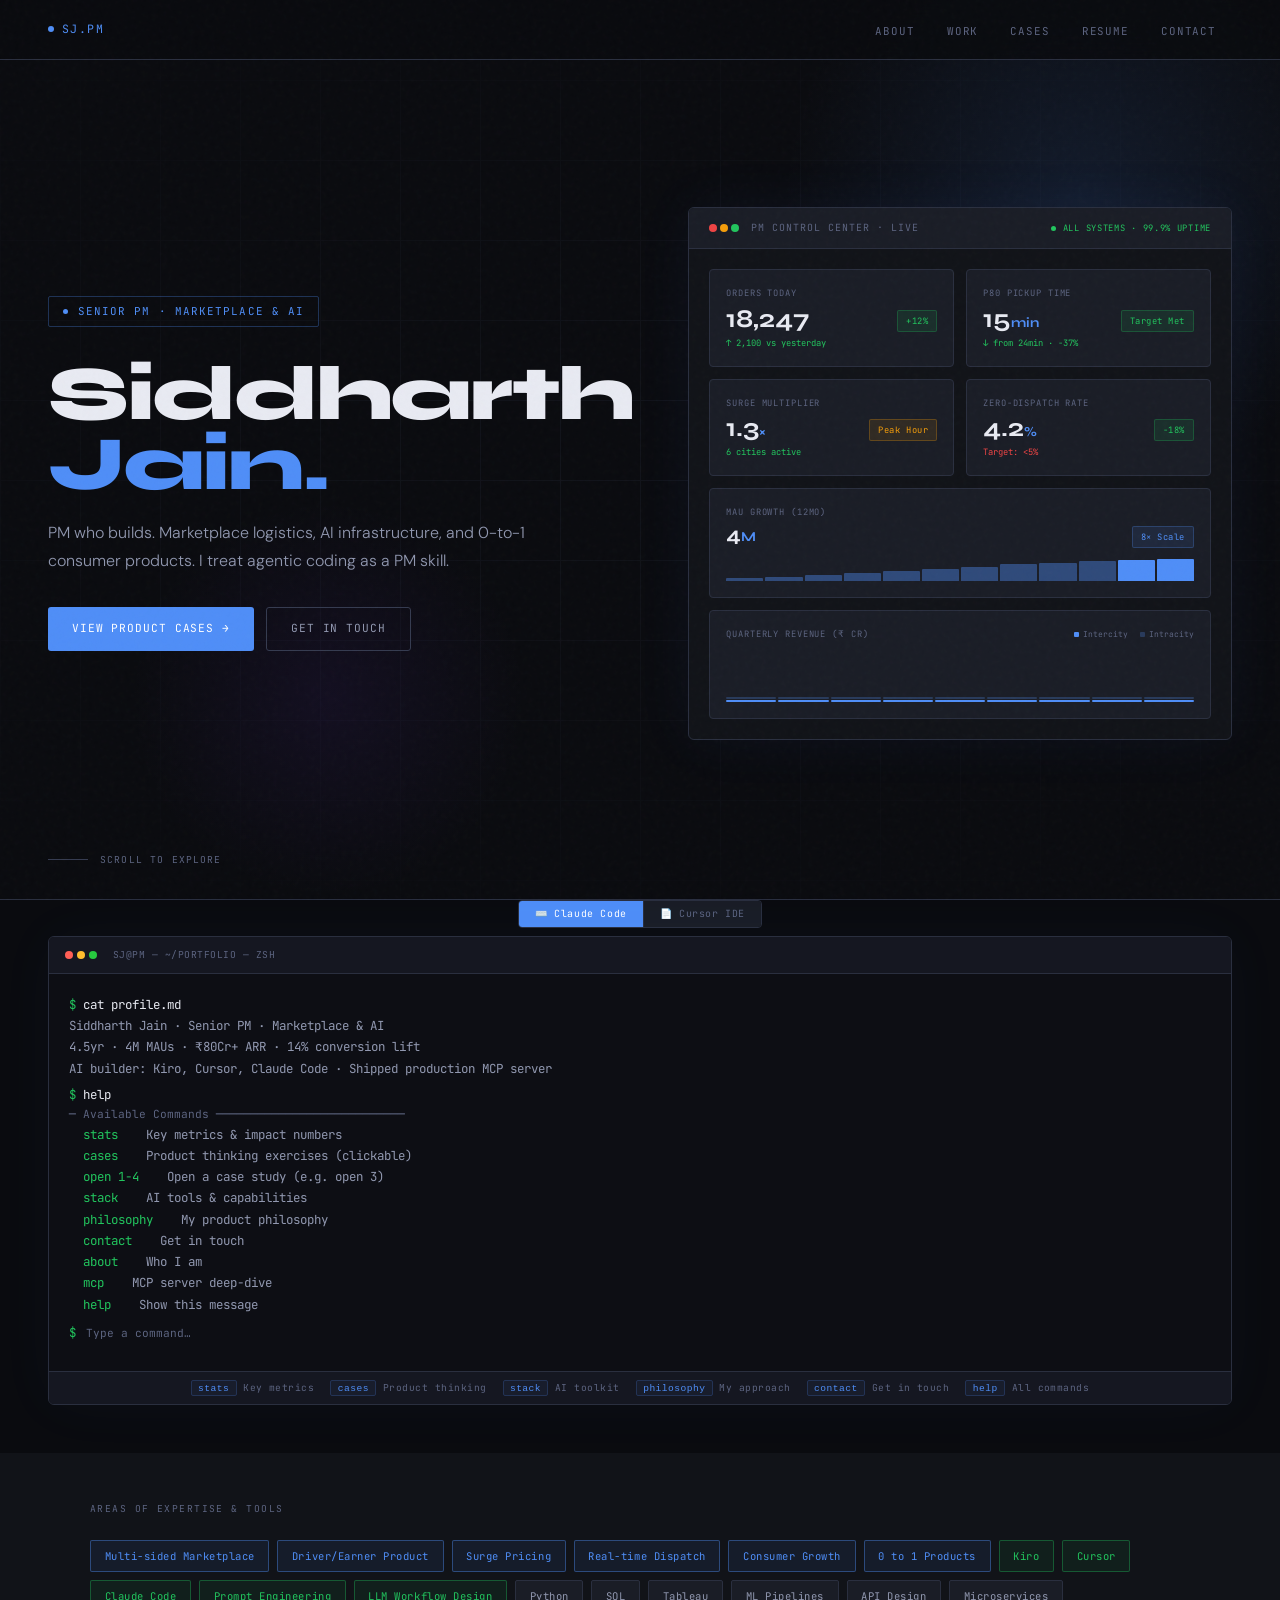
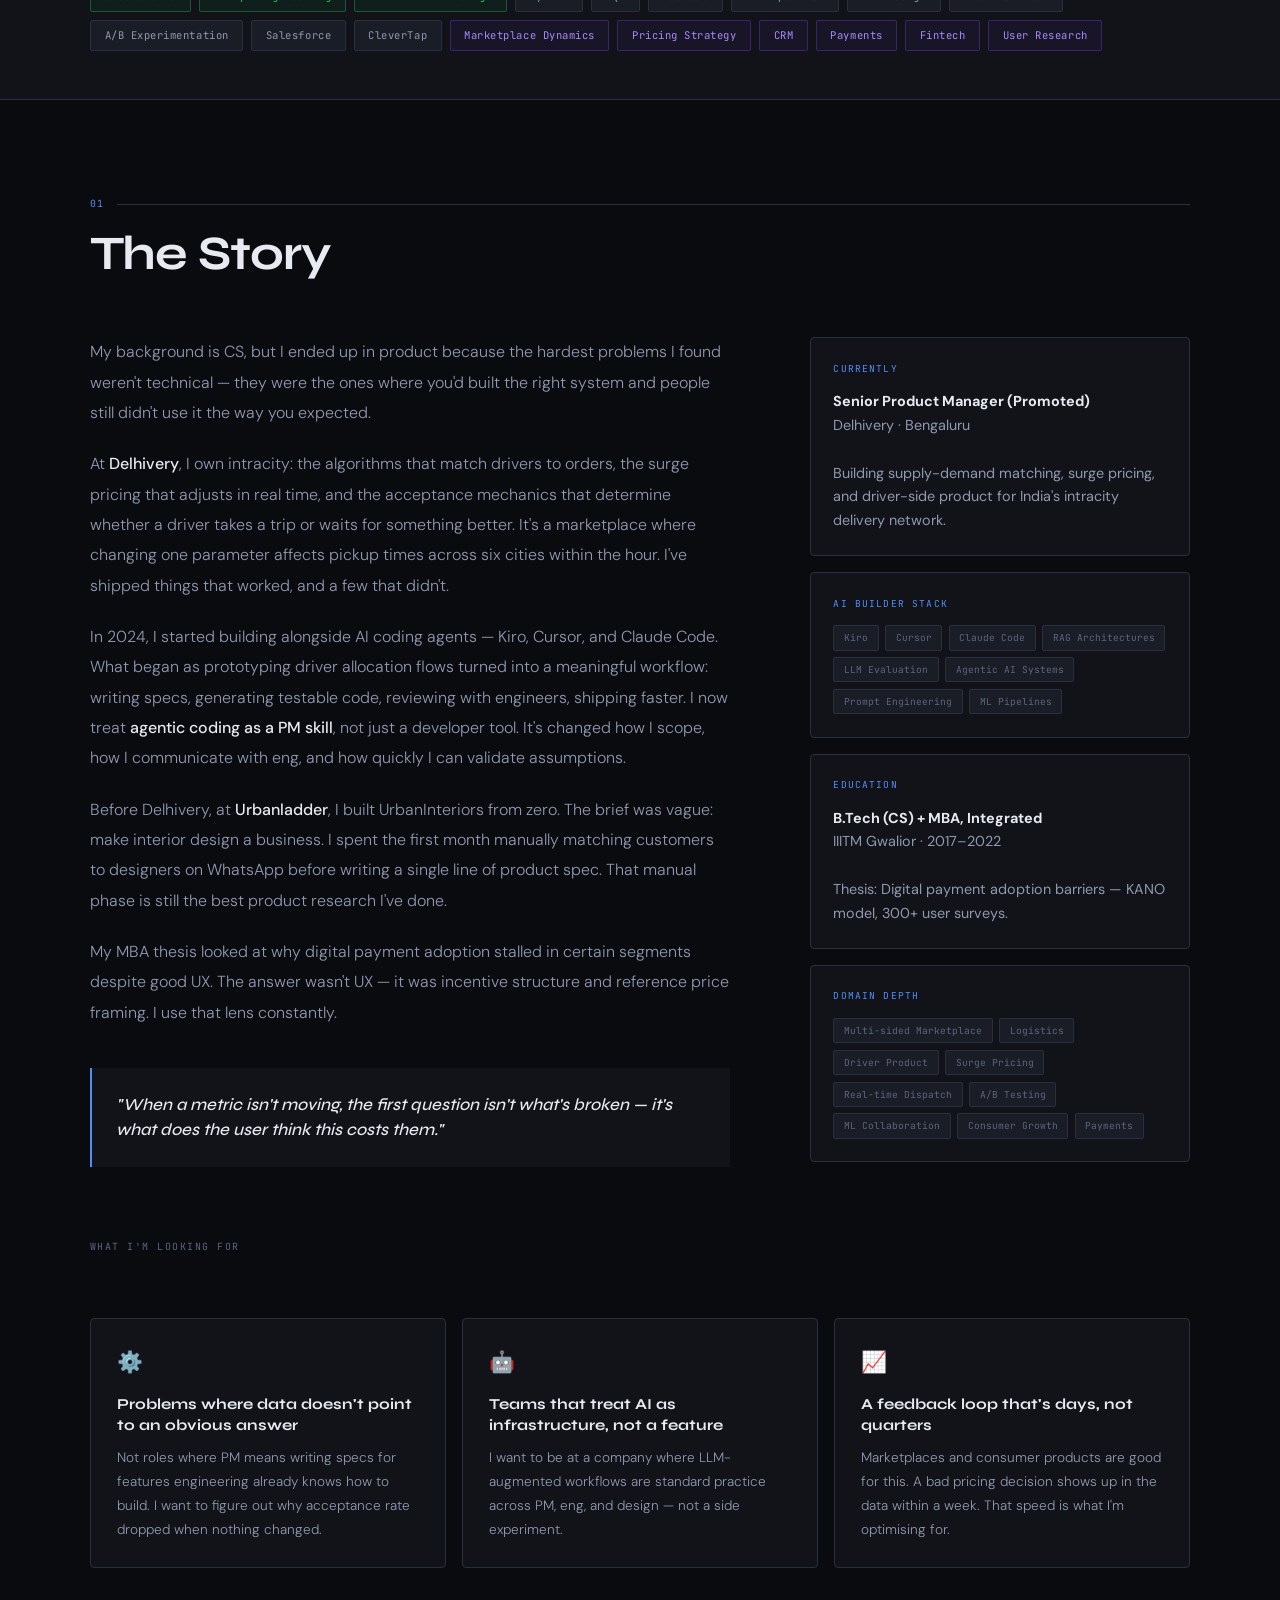
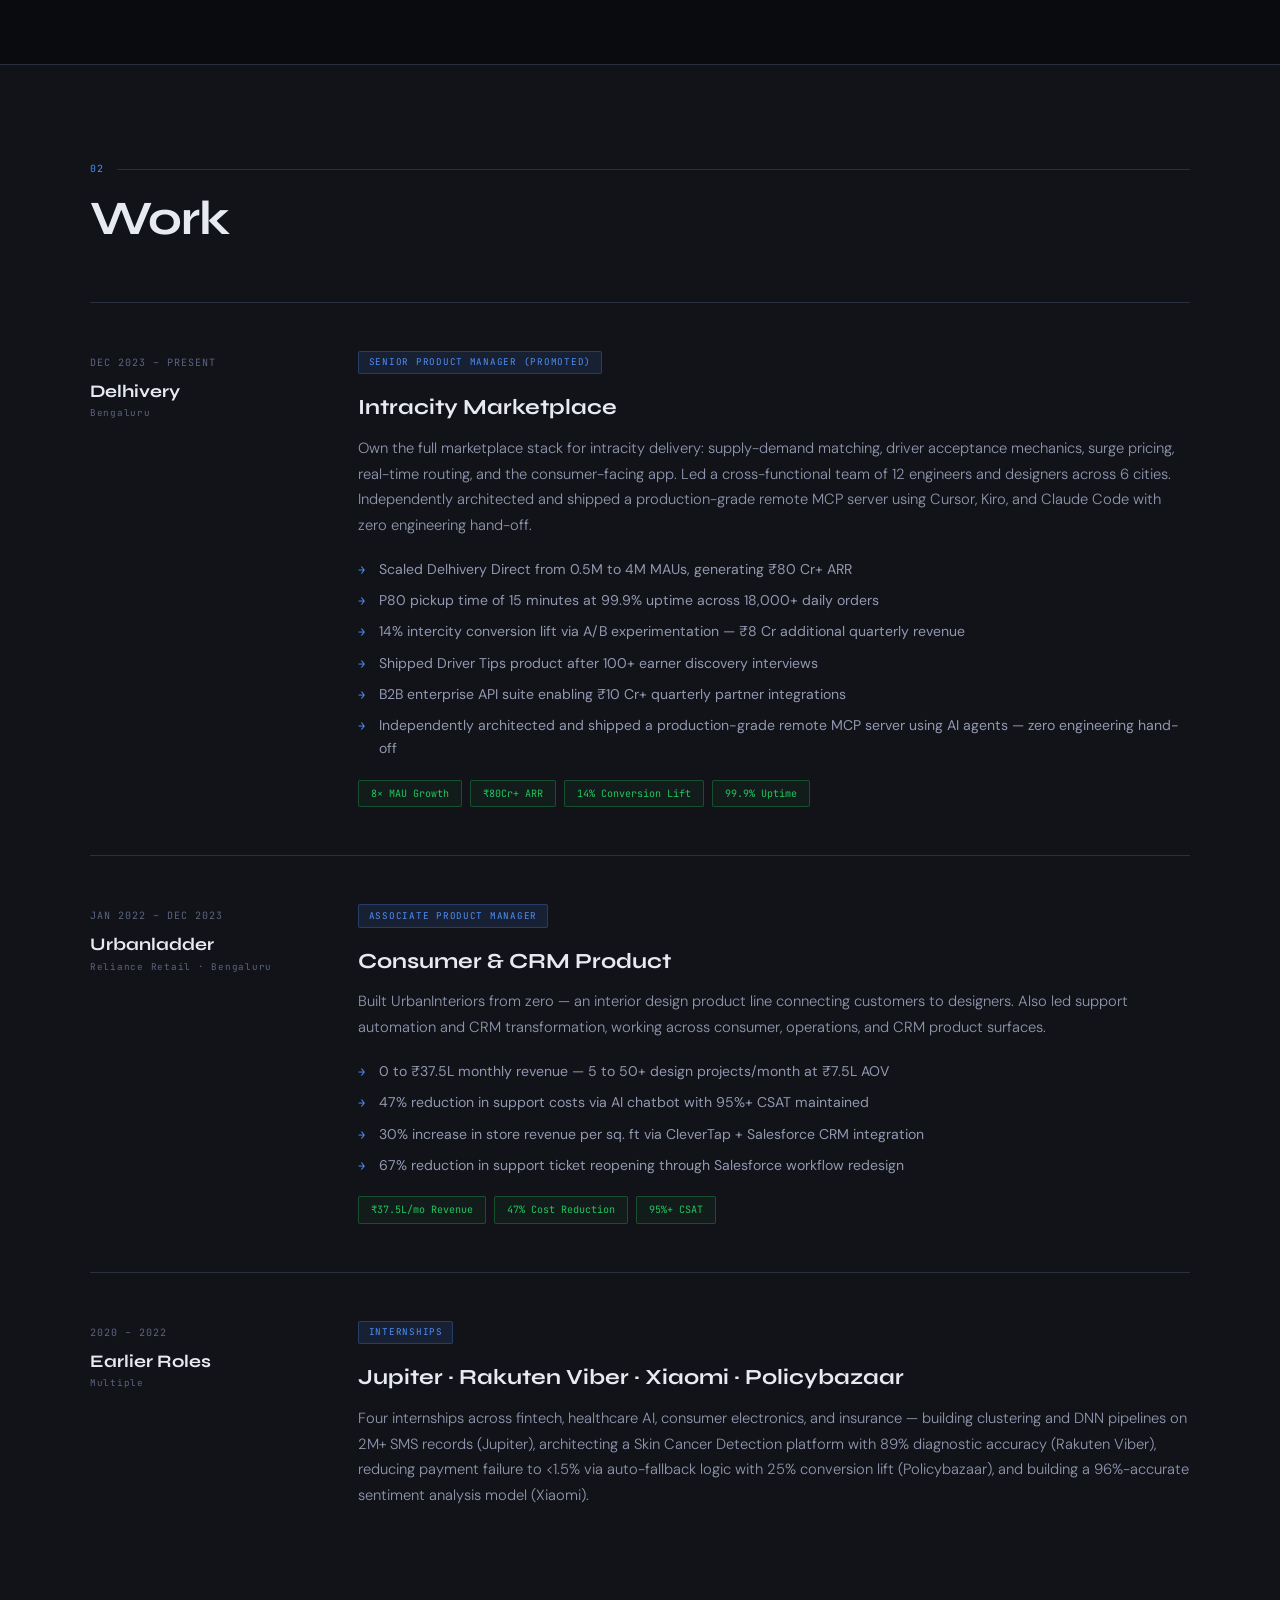
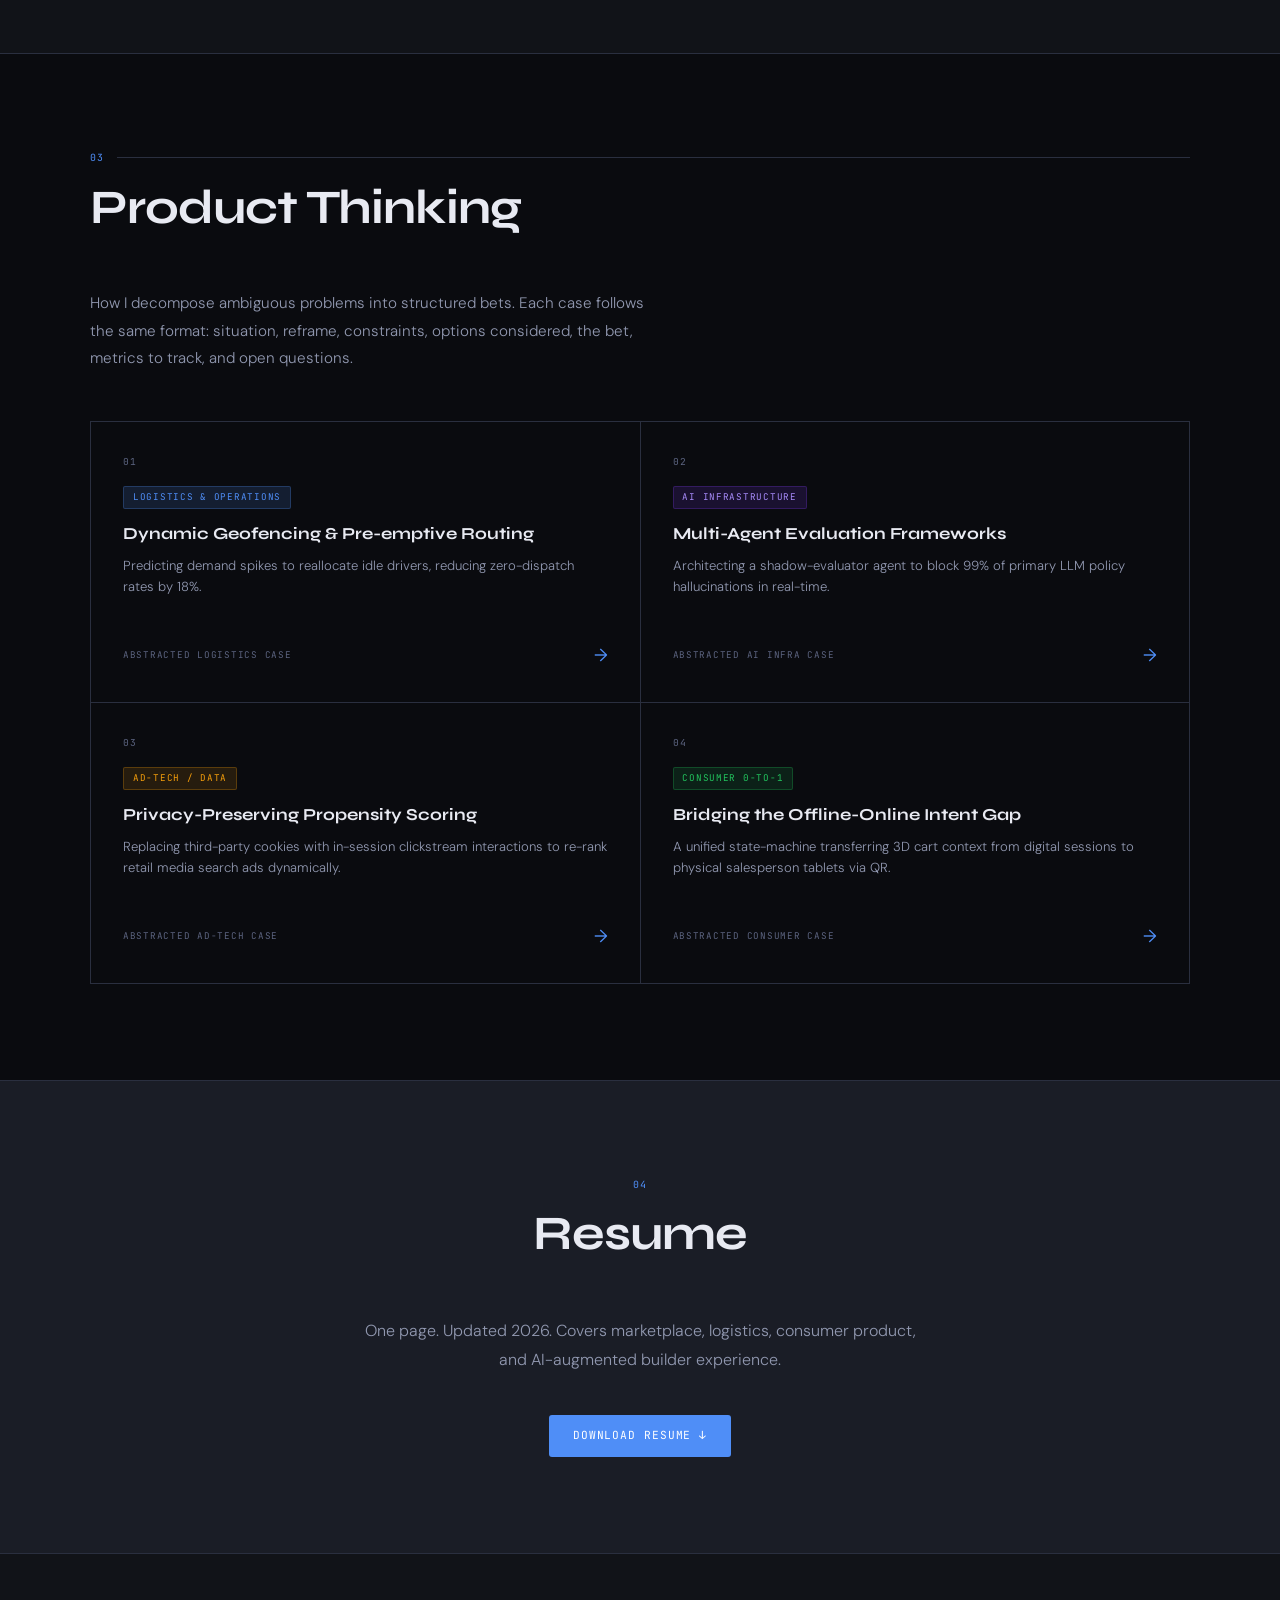
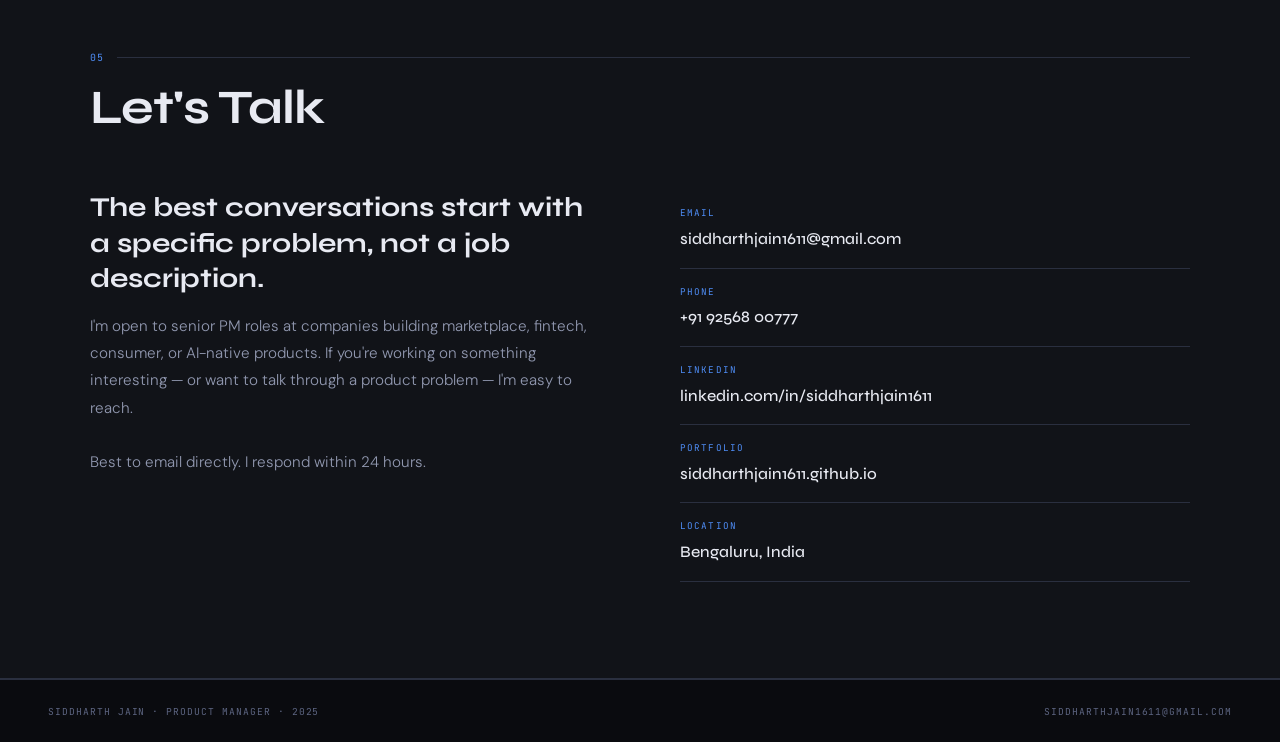
==== commit 954c0886: "Rewrite cases as product thinking exercises - Restructured all 4 case pages: situation → reframe → c" ====
--- a/index.html
+++ b/index.html
@@ -335,7 +335,7 @@
 /* ── CASE STUDIES ── */
 #cases { background: var(--bg); }
 .cases-intro { font-size: 0.95rem; font-weight: 300; color: var(--text2); max-width: 580px; margin-bottom: 3rem; line-height: 1.8; }
-.cases-grid { display: grid; grid-template-columns: repeat(3,1fr); gap: 1px; background: var(--border); border: 1px solid var(--border); }
+.cases-grid { display: grid; grid-template-columns: repeat(2,1fr); gap: 1px; background: var(--border); border: 1px solid var(--border); }
 .case-card {
 background: var(--bg); padding: 2rem; position: relative;
 cursor: pointer; min-height: 280px; display: flex;
@@ -505,22 +505,22 @@
 .dashboard-dot.red { background: var(--red); }
 .dashboard-dot.amber { background: var(--amber); }
 .dashboard-dot.green { background: var(--green); }
-.dashboard-title { font-family: var(--font-mono); font-size: 0.65rem; letter-spacing: 0.1em; color: var(--text3); text-transform: uppercase; }
-.dashboard-status { display: flex; align-items: center; gap: 0.4rem; font-family: var(--font-mono); font-size: 0.6rem; letter-spacing: 0.08em; color: var(--green); text-transform: uppercase; }
+.dashboard-title { font-family: var(--font-mono); font-size: 0.62rem; letter-spacing: 0.1em; color: var(--text3); text-transform: uppercase; }
+.dashboard-status { display: flex; align-items: center; gap: 0.4rem; font-family: var(--font-mono); font-size: 0.55rem; letter-spacing: 0.08em; color: var(--green); text-transform: uppercase; }
 .dashboard-status-dot { width: 5px; height: 5px; border-radius: 50%; background: var(--green); animation: pulse-dot 1.5s ease-in-out infinite; }
 .dashboard-body { padding: 1.25rem; display: grid; grid-template-columns: 1fr 1fr; gap: 0.75rem; }
 
 /* ── METRIC CARDS ── */
 .metric-card { background: var(--bg3); border: 1px solid var(--border); border-radius: 4px; padding: 1rem; }
 .metric-card.wide { grid-column: 1 / -1; }
-.metric-card-label { font-family: var(--font-mono); font-size: 0.6rem; letter-spacing: 0.1em; text-transform: uppercase; color: #7980a0; margin-bottom: 0.35rem; }
+.metric-card-label { font-family: var(--font-mono); font-size: 0.55rem; letter-spacing: 0.1em; text-transform: uppercase; color: var(--text3); margin-bottom: 0.35rem; }
 .metric-card-value { font-family: var(--font-head); font-size: 1.6rem; font-weight: 700; color: var(--text); line-height: 1; margin-bottom: 0.25rem; }
 .metric-card-value .unit { font-size: 0.85rem; color: var(--accent); }
-.metric-card-change { font-family: var(--font-mono); font-size: 0.6rem; color: var(--text2); }
+.metric-card-change { font-family: var(--font-mono); font-size: 0.55rem; }
 .metric-card-change.up { color: var(--green); }
 .metric-card-change.down { color: var(--red); }
 .metric-row { display: flex; justify-content: space-between; align-items: center; }
-.metric-badge { display: inline-flex; align-items: center; gap: 0.35rem; font-family: var(--font-mono); font-size: 0.6rem; letter-spacing: 0.06em; padding: 0.22rem 0.55rem; border-radius: 2px; }
+.metric-badge { display: inline-flex; align-items: center; gap: 0.35rem; font-family: var(--font-mono); font-size: 0.55rem; letter-spacing: 0.06em; padding: 0.2rem 0.5rem; border-radius: 2px; }
 .metric-badge.green { background: rgba(34,197,94,0.1); color: var(--green); border: 1px solid rgba(34,197,94,0.25); }
 .metric-badge.amber { background: rgba(245,158,11,0.1); color: var(--amber); border: 1px solid rgba(245,158,11,0.25); }
 .metric-badge.blue { background: rgba(79,142,247,0.1); color: var(--accent); border: 1px solid rgba(79,142,247,0.25); }
@@ -533,8 +533,8 @@
 /* ── MINI CHART ── */
 .mini-chart { grid-column: 1 / -1; background: var(--bg3); border: 1px solid var(--border); border-radius: 4px; padding: 1rem; }
 .mini-chart-header { display: flex; justify-content: space-between; align-items: center; margin-bottom: 0.75rem; }
-.mini-chart-label { font-family: var(--font-mono); font-size: 0.6rem; letter-spacing: 0.1em; text-transform: uppercase; color: #7980a0; }
-.mini-chart-legend { font-family: var(--font-mono); font-size: 0.55rem; color: var(--text3); display: flex; gap: 0.75rem; }
+.mini-chart-label { font-family: var(--font-mono); font-size: 0.55rem; letter-spacing: 0.1em; text-transform: uppercase; color: var(--text3); }
+.mini-chart-legend { font-family: var(--font-mono); font-size: 0.5rem; color: var(--text3); display: flex; gap: 0.75rem; }
 .legend-dot { display: inline-block; width: 5px; height: 5px; border-radius: 1px; margin-right: 0.25rem; }
 .chart-canvas-wrap { height: 48px; display: flex; align-items: flex-end; gap: 2px; }
 .chart-line { flex: 1; border-radius: 1px; min-height: 2px; }
@@ -550,9 +550,9 @@
 .terminal-dot.red { background: #ff5f56; }
 .terminal-dot.amber { background: #ffbd2e; }
 .terminal-dot.green { background: #27c93f; }
-.terminal-title { font-size: 0.65rem; color: var(--text3); letter-spacing: 0.05em; margin-left: 0.5rem; text-transform: uppercase; }
+.terminal-title { font-size: 0.6rem; color: var(--text3); letter-spacing: 0.05em; margin-left: 0.5rem; text-transform: uppercase; }
 .terminal-body { padding: 1.25rem; min-height: 200px; display: flex; flex-direction: column; }
-.terminal-line { font-size: 0.82rem; line-height: 1.75; white-space: pre-wrap; word-break: break-word; color: var(--text2); animation: fade-line 0.3s ease; }
+.terminal-line { font-size: 0.78rem; line-height: 1.7; white-space: pre-wrap; word-break: break-word; color: var(--text2); animation: fade-line 0.3s ease; }
 @keyframes fade-line { from { opacity: 0; transform: translateY(4px); } to { opacity: 1; transform: translateY(0); } }
 .terminal-line .prompt { color: var(--green); }
 .terminal-line .cmd { color: var(--text); }
@@ -561,12 +561,12 @@
 .terminal-line .success { color: var(--green); }
 .terminal-line .label { color: var(--text3); }
 .terminal-input-line { display: flex; align-items: center; gap: 0.6rem; margin-top: 0.5rem; }
-.terminal-prompt { color: var(--green); font-size: 0.82rem; }
-.terminal-input { background: none; border: none; outline: none; font-family: var(--font-mono); font-size: 0.82rem; color: var(--text); flex: 1; caret-color: var(--accent); }
-.terminal-input::placeholder { color: var(--text3); font-size: 0.75rem; }
+.terminal-prompt { color: var(--green); font-size: 0.78rem; }
+.terminal-input { background: none; border: none; outline: none; font-family: var(--font-mono); font-size: 0.78rem; color: var(--text); flex: 1; caret-color: var(--accent); }
+.terminal-input::placeholder { color: var(--text3); font-size: 0.7rem; }
 .terminal-typing { display: inline-block; width: 7px; height: 14px; background: var(--accent); animation: blink 1s step-end infinite; vertical-align: text-bottom; margin-left: 1px; }
 .terminal-commands-hint { margin-top: 0.5rem; padding: 0.5rem 1rem; border-top: 1px solid var(--border); display: flex; gap: 1rem; flex-wrap: wrap; justify-content: center; background: #151721; }
-.terminal-cmd-hint { font-size: 0.65rem; color: var(--text3); letter-spacing: 0.05em; }
+.terminal-cmd-hint { font-size: 0.6rem; color: var(--text3); letter-spacing: 0.05em; }
 .terminal-cmd-hint kbd { color: var(--accent); border: 1px solid rgba(79,142,247,0.2); padding: 0.1rem 0.4rem; border-radius: 2px; background: rgba(79,142,247,0.05); }
 
 @media (max-width: 960px) {
@@ -580,7 +580,7 @@
   .terminal-body { min-height: 240px; }
   .hero-profile .hero-ctas { flex-direction: column; }
   .hero-profile .hero-tagline { max-width: 100%; }
-  .terminal-cmd-hint { font-size: 0.6rem; }
+  .terminal-cmd-hint { font-size: 0.55rem; }
 }
 
 /* ── MODE TOGGLE ── */
@@ -594,9 +594,9 @@
 /* ── IDE LAYOUT ── */
 .ide-layout { display: grid; grid-template-columns: 220px 1fr; border: 1px solid var(--border); border-radius: 6px; overflow: hidden; min-height: 420px; background: var(--bg2); box-shadow: 0 0 60px rgba(79,142,247,0.04); opacity: 0; animation: fadeUp 0.7s ease 0.8s forwards; }
 .ide-sidebar { background: #0d0e14; border-right: 1px solid var(--border); }
-.ide-sidebar-header { font-family: var(--font-mono); font-size: 0.62rem; letter-spacing: 0.12em; color: var(--text3); padding: 0.75rem 1rem; border-bottom: 1px solid var(--border); text-transform: uppercase; }
+.ide-sidebar-header { font-family: var(--font-mono); font-size: 0.58rem; letter-spacing: 0.12em; color: var(--text3); padding: 0.75rem 1rem; border-bottom: 1px solid var(--border); text-transform: uppercase; }
 .ide-file-list { padding: 0.25rem 0; }
-.ide-file { font-family: var(--font-mono); font-size: 0.72rem; padding: 0.4rem 1rem; color: var(--text2); cursor: pointer; display: flex; align-items: center; gap: 0.4rem; transition: background 0.15s, color 0.15s; }
+.ide-file { font-family: var(--font-mono); font-size: 0.7rem; padding: 0.4rem 1rem; color: var(--text2); cursor: pointer; display: flex; align-items: center; gap: 0.4rem; transition: background 0.15s, color 0.15s; }
 .ide-file:hover { background: rgba(79,142,247,0.06); color: var(--text); }
 .ide-file.active { background: rgba(79,142,247,0.1); color: var(--accent); }
 .ide-file.indent { padding-left: 2rem; }
@@ -604,10 +604,10 @@
 .ide-folder { font-family: var(--font-mono); font-size: 0.7rem; padding: 0.4rem 1rem; color: var(--text3); display: flex; align-items: center; gap: 0.4rem; cursor: default; }
 .ide-main { display: flex; flex-direction: column; flex: 1; background: var(--bg2); min-height: 420px; }
 .ide-tabs { display: flex; background: #0d0e14; border-bottom: 1px solid var(--border); overflow-x: auto; }
-.ide-tab { font-family: var(--font-mono); font-size: 0.68rem; padding: 0.45rem 1rem; color: var(--text3); border-right: 1px solid var(--border); white-space: nowrap; }
+.ide-tab { font-family: var(--font-mono); font-size: 0.65rem; padding: 0.45rem 1rem; color: var(--text3); border-right: 1px solid var(--border); white-space: nowrap; }
 .ide-tab.active { background: var(--bg2); color: var(--text); border-bottom: 2px solid var(--accent); }
 .ide-editor { flex: 1; padding: 0; overflow: auto; min-height: 200px; }
-.ide-content { font-family: var(--font-mono); font-size: 0.75rem; line-height: 1.7; padding: 1rem; color: var(--text2); white-space: pre-wrap; word-break: break-word; margin: 0; }
+.ide-content { font-family: var(--font-mono); font-size: 0.72rem; line-height: 1.65; padding: 1rem; color: var(--text2); white-space: pre-wrap; word-break: break-word; margin: 0; }
 .ide-content .ide-heading { color: var(--accent); font-weight: 600; }
 .ide-content .ide-bold { color: var(--text); font-weight: 600; }
 .ide-content .ide-hr { color: var(--border); }
@@ -616,12 +616,12 @@
 .ide-content .ide-number { color: var(--amber); }
 .ide-content a { color: var(--accent); text-decoration: underline; }
 .ide-terminal-panel { border-top: 1px solid var(--border); background: #0d0e14; }
-.ide-terminal-header { display: flex; justify-content: space-between; align-items: center; padding: 0.35rem 1rem; font-family: var(--font-mono); font-size: 0.62rem; color: var(--text3); border-bottom: 1px solid var(--border); text-transform: uppercase; }
+.ide-terminal-header { display: flex; justify-content: space-between; align-items: center; padding: 0.35rem 1rem; font-family: var(--font-mono); font-size: 0.58rem; color: var(--text3); border-bottom: 1px solid var(--border); text-transform: uppercase; }
 .ide-terminal-body { padding: 0.5rem 1rem; min-height: 80px; max-height: 140px; overflow-y: auto; }
 .ide-terminal-output { display: flex; flex-direction: column; }
-.ide-terminal-output .terminal-line { font-size: 0.75rem; line-height: 1.6; }
+.ide-terminal-output .terminal-line { font-size: 0.7rem; line-height: 1.5; }
 .ide-terminal-input-line { display: flex; align-items: center; gap: 0.5rem; margin-top: 0.3rem; }
-.ide-terminal-input { background: none; border: none; outline: none; font-family: var(--font-mono); font-size: 0.75rem; color: var(--text); flex: 1; caret-color: var(--accent); }
+.ide-terminal-input { background: none; border: none; outline: none; font-family: var(--font-mono); font-size: 0.7rem; color: var(--text); flex: 1; caret-color: var(--accent); }
 .ide-terminal-input::placeholder { color: var(--text3); }
 
 @media (max-width: 960px) {
@@ -989,85 +989,45 @@
 <p class="cases-intro">How I decompose ambiguous problems into structured bets. Each case follows the same format: situation, reframe, constraints, options considered, the bet, metrics to track, and open questions.</p>
 <div class="cases-grid">
 
-<div class="case-card" data-case="scale">
+<a href="case-predictive-routing.html" class="case-card" style="text-decoration:none; color:inherit;">
 <div>
 <div class="case-num">01</div>
-<span class="case-tag blue">Marketplace Growth</span>
-<div class="case-title">0.5M to 4M MAUs: Scaling an Intracity Marketplace</div>
-<div class="case-subtitle">The product decisions, experiments, and tradeoffs behind scaling Delhivery Direct from a small consumer app to India's largest intracity platform.</div>
-</div>
-<div class="case-footer"><span class="case-company">Delhivery · 2024</span><span class="case-arrow">→</span></div>
-</div>
-
-<div class="case-card" data-case="interiors">
+<span class="case-tag blue">Logistics & Operations</span>
+<div class="case-title">Dynamic Geofencing & Pre-emptive Routing</div>
+<div class="case-subtitle">Predicting demand spikes to reallocate idle drivers, reducing zero-dispatch rates by 18%.</div>
+</div>
+<div class="case-footer"><span class="case-company">Abstracted Logistics Case</span><span class="case-arrow">→</span></div>
+</a>
+
+<a href="case-agent-evaluation.html" class="case-card" style="text-decoration:none; color:inherit;">
 <div>
 <div class="case-num">02</div>
-<span class="case-tag green">0 to 1</span>
-<div class="case-title">Launching UrbanInteriors from Zero</div>
-<div class="case-subtitle">Building a supply-side matching product for interior design — from MVP scoping to ₹37.5L in monthly revenue without a single line of matching code in month one.</div>
-</div>
-<div class="case-footer"><span class="case-company">Urbanladder · 2022</span><span class="case-arrow">→</span></div>
-</div>
-
-<div class="case-card" data-case="surge">
+<span class="case-tag purple">AI Infrastructure</span>
+<div class="case-title">Multi-Agent Evaluation Frameworks</div>
+<div class="case-subtitle">Architecting a shadow-evaluator agent to block 99% of primary LLM policy hallucinations in real-time.</div>
+</div>
+<div class="case-footer"><span class="case-company">Abstracted AI Infra Case</span><span class="case-arrow">→</span></div>
+</a>
+
+<a href="case-propensity-ad-tech.html" class="case-card" style="text-decoration:none; color:inherit;">
 <div>
 <div class="case-num">03</div>
-<span class="case-tag purple">Pricing &amp; Algorithms</span>
-<div class="case-title">Designing Surge Pricing for Hyperlocal Delivery</div>
-<div class="case-subtitle">How we built a dynamic pricing system that balances driver supply, order demand, and price sensitivity — and what we got wrong the first time.</div>
-</div>
-<div class="case-footer"><span class="case-company">Delhivery · 2024</span><span class="case-arrow">→</span></div>
-</div>
-
-<div class="case-card" data-case="chatbot">
+<span class="case-tag amber">Ad-Tech / Data</span>
+<div class="case-title">Privacy-Preserving Propensity Scoring</div>
+<div class="case-subtitle">Replacing third-party cookies with in-session clickstream interactions to re-rank retail media search ads dynamically.</div>
+</div>
+<div class="case-footer"><span class="case-company">Abstracted Ad-Tech Case</span><span class="case-arrow">→</span></div>
+</a>
+
+<a href="case-omnichannel-intent.html" class="case-card" style="text-decoration:none; color:inherit;">
 <div>
 <div class="case-num">04</div>
-<span class="case-tag amber">Automation</span>
-<div class="case-title">Cutting Support Costs 47% Without Hurting CSAT</div>
-<div class="case-subtitle">The rollout strategy, metric framework, and the incident that almost made us roll it back — deploying an AI support chatbot at Urbanladder.</div>
-</div>
-<div class="case-footer"><span class="case-company">Urbanladder · 2023</span><span class="case-arrow">→</span></div>
-</div>
-
-<div class="case-card" data-case="metricdrop">
-<div>
-<div class="case-num">05</div>
-<span class="case-tag red">Metric Diagnosis</span>
-<div class="case-title">Why Intercity Conversion Dropped 9% in Three Weeks</div>
-<div class="case-subtitle">A structured root-cause investigation into a conversion drop that looked like a UX problem but turned out to be a reference-price failure.</div>
-</div>
-<div class="case-footer"><span class="case-company">Delhivery · 2024</span><span class="case-arrow">→</span></div>
-</div>
-
-<div class="case-card" data-case="swiggy">
-<div>
-<div class="case-num">06</div>
-<span class="case-tag blue">Product Critique</span>
-<div class="case-title">Swiggy's Reuse Bag Programme: What Worked, What Didn't, What's Missing</div>
-<div class="case-subtitle">A PM teardown of Swiggy's sustainability initiative — the incentive design, the adoption curve problem, and how I'd redesign it to actually change user behaviour.</div>
-</div>
-<div class="case-footer"><span class="case-company">Product Critique · 2025</span><span class="case-arrow">→</span></div>
-</div>
-
-<div class="case-card" data-case="critique">
-<div>
-<div class="case-num">07</div>
-<span class="case-tag amber">Product Critique</span>
-<div class="case-title">What Google Maps Gets Wrong About Delivery ETAs</div>
-<div class="case-subtitle">A PM's view on why ETA accuracy is broken at last-mile, who it hurts most, and what a better system would look like for delivery-specific contexts.</div>
-</div>
-<div class="case-footer"><span class="case-company">Personal · 2025</span><span class="case-arrow">→</span></div>
-</div>
-
-<div class="case-card" data-case="scheduled">
-<div>
-<div class="case-num">08</div>
-<span class="case-tag green">Product Strategy</span>
-<div class="case-title">The Next Feature for Delhivery Intracity: Scheduled Delivery Windows</div>
-<div class="case-subtitle">A mini-PRD — the problem it solves, how I'd measure success, and what I'd deliberately not build in V1.</div>
-</div>
-<div class="case-footer"><span class="case-company">Delhivery · 2025</span><span class="case-arrow">→</span></div>
-</div>
+<span class="case-tag green">Consumer 0-to-1</span>
+<div class="case-title">Bridging the Offline-Online Intent Gap</div>
+<div class="case-subtitle">A unified state-machine transferring 3D cart context from digital sessions to physical salesperson tablets via QR.</div>
+</div>
+<div class="case-footer"><span class="case-company">Abstracted Consumer Case</span><span class="case-arrow">→</span></div>
+</a>
 
 </div>
 </div>
@@ -1124,171 +1084,15 @@
 <div class="footer-txt">siddharthjain1611@gmail.com</div>
 </footer>
 
-<!-- DRAWER -->
-<div class="drawer-overlay" id="drawerOverlay"></div>
-<div class="case-drawer" id="caseDrawer">
-<div class="drawer-inner" id="drawerContent"></div>
-</div>
-
 <script>
-const CASES = {
-scale: {
-tag: "Marketplace Growth", tagClass: "blue",
-title: "0.5M to 4M MAUs: Scaling an Intracity Marketplace",
-meta: "Delhivery · Intracity Marketplace · 2023–2024",
-stats: [{ num: "8×", lbl: "MAU Growth" }, { num: "₹80Cr+", lbl: "ARR Generated" }, { num: "15min", lbl: "P80 Pickup" }],
-sections: [
-{ title: "Starting Point", body: `<p>When I joined Delhivery's intracity team in December 2023, Delhivery Direct had roughly 0.5M monthly active users, primarily using it for intercity courier. Hyperlocal delivery was nascent — low supply, inconsistent reliability.</p><p>The mandate was broad: grow MAUs and ARR. The actual constraint was more specific — <strong>the marketplace had a supply problem masquerading as a demand problem.</strong> Users tried the app, found no available drivers or high ETAs, and churned. Adding more marketing to a broken supply-demand loop would accelerate churn, not fix it.</p>` },
-{ title: "The Framework: Fix Supply Before Scaling Demand", body: `<p>The first three months were entirely supply-side. Three levers:</p><ul><li><strong>Driver onboarding:</strong> Original flow took 4–7 days with in-person verification. Moved to async document upload with 24-hour review SLA — onboarding time dropped to 1.2 days on average.</li><li><strong>Shift incentives:</strong> Time-block incentives for drivers completing a minimum trip count in a 4-hour window. Shifted supply from random availability to predictable peak-hour coverage.</li><li><strong>Routing algorithm:</strong> Original matching optimised purely for distance. Added a time-weighted component factoring in traffic, driver location, and order complexity. P80 pickup dropped from 28 to 15 minutes over 6 months.</li></ul>` },
-{ title: "Then: Scaling Demand", body: `<p>Once P80 pickup was consistently below 20 minutes, we shifted to demand-side growth. The highest-ROI move was <strong>intercity-to-hyperlocal conversion</strong>. We had 1.5M+ intercity users who had already trusted us for courier. Targeted campaigns showing them the hyperlocal product — once supply reliability hit threshold in their city — converted far better than cold acquisition because the trust barrier was already cleared.</p><p>A/B experiments on checkout — price anchoring, ETA display, real-time driver location — added incremental conversion across the funnel. The largest experiment lifted intercity conversion by 14%, contributing ₹8 Cr in quarterly revenue.</p>` },
-{ title: "What the Numbers Don't Show", body: `<p>We had two cities where supply collapse caused NPS to drop below 20 during rapid demand scaling — we had grown demand faster than supply and created a negative experience loop. We paused growth campaigns and rebuilt supply coverage before resuming.</p><p>The lesson: in a marketplace, supply and demand must be managed as a ratio, not independently. A 10% MAU increase in a city with flat supply is worse than no MAU increase at all — it trains users to expect poor reliability.</p>` }
-]
-},
-interiors: {
-tag: "0 to 1", tagClass: "green",
-title: "Launching UrbanInteriors from Zero",
-meta: "Urbanladder · Reliance Retail Group · 2022–2023",
-stats: [{ num: "₹37.5L", lbl: "Monthly Revenue" }, { num: "10×", lbl: "Project Volume" }, { num: "₹7.5L", lbl: "Avg Order Value" }],
-sections: [
-{ title: "The Opportunity", body: `<p>Urbanladder had tens of thousands of customers buying furniture online, but no structured way to help them with the full room. Interior design services existed at the high end (₹5L+ projects), but a large underserved segment had budget for ₹3–10L projects and no reliable way to manage the process.</p><p>The brief: build a product connecting these customers to vetted designers. Revenue model: commission on completed projects. Starting state: zero designers, zero customers, no defined process.</p>` },
-{ title: "MVP Scoping: What's the Minimum That Can Close a Sale?", body: `<p>The temptation in 0-to-1 is to build everything at once. I kept asking: <strong>what is the minimum needed to close the first 10 sales?</strong></p><p>The MVP was deliberately thin: a lead capture form on the Urbanladder website, manual matching (I personally matched the first 15 customers to designers via WhatsApp), a simple contract template, and milestone-based payment via existing infrastructure. No designer dashboard, no customer portal, no automated matching.</p>` },
-{ title: "What the First 15 Projects Taught Us", body: `<ul><li><strong>Style fit mattered more than designer quality:</strong> Highest CSAT projects weren't with the highest-rated designers — they were with designers whose style matched the customer's brief. Matching needed to be style-based, not purely rating-based.</li><li><strong>Milestone payment reduced dropout significantly:</strong> Customers who paid upfront had a 35% abandonment rate. Customers on milestone payment had 8%. We made it the default.</li><li><strong>AOV was real but fragile:</strong> ₹7.5L average existed because early customers were high-intent. Scaling required a wider funnel — lower AOV customers we hadn't yet designed for.</li></ul>` },
-{ title: "From 5 to 50+ Projects per Month", body: `<p>Growth levers that worked: integrating UrbanInteriors as a persistent upsell on high-cart furniture purchases, a designer acquisition campaign targeting freelancers on Instagram and Houzz, and a Salesforce CRM workflow triggering follow-up at 3 and 7 days after form submission.</p><p>What didn't work: paid acquisition. CAC from Google and Meta was too high given the 18-day average sales cycle. Organic and referral remained our best channels throughout.</p>` }
-]
-},
-surge: {
-tag: "Pricing & Algorithms", tagClass: "purple",
-title: "Designing Surge Pricing for Hyperlocal Delivery",
-meta: "Delhivery · Intracity Marketplace · 2024",
-stats: [{ num: "15min", lbl: "P80 Pickup" }, { num: "99.9%", lbl: "System Uptime" }, { num: "−60%", lbl: "Price Complaints" }],
-sections: [
-{ title: "Why Surge Pricing is Hard in Delivery", body: `<p>Surge pricing sounds straightforward: when demand exceeds supply, raise the price. Hyperlocal delivery has three properties that make this genuinely difficult:</p><ul><li><strong>Demand is lumpy and predictable:</strong> Unlike ride-hailing, delivery demand spikes are highly correlated with time of day and location. A naive real-time model reacts too slowly.</li><li><strong>Customer price sensitivity is context-dependent:</strong> A customer sending a document urgently will absorb 2x surge. A birthday cake sender will abandon. We can't always predict which context we're in.</li><li><strong>Driver supply response is delayed:</strong> There's a 10–20 minute lag between surge activation and meaningful supply increase. A surge that appears and disappears before supply arrives creates a worse experience than no surge at all.</li></ul>` },
-{ title: "Version 1: What We Got Wrong", body: `<p>The first version was reactive and zone-based: a simple ratio of pending orders to available drivers within a defined zone, a multiplier applied, higher price shown to customers.</p><p>Problems: zone boundaries were too rigid, the multiplier function was linear and produced confusing prices, and we had no dampening mechanism — prices oscillated rapidly. Customer complaints spiked. NPS in affected cities dropped 11 points in 6 weeks.</p>` },
-{ title: "Version 2: Predictive Surge with Smoothing", body: `<p>Three changes:</p><ul><li><strong>Predictive instead of reactive:</strong> Trained a model on historical order patterns to predict demand 20 minutes out. Surge activates based on predicted demand — giving supply time to respond.</li><li><strong>Radial influence zones:</strong> Driver attraction modelled as a decaying probability based on distance from the surge centroid, not binary zone inclusion. Drivers 300 metres outside a surge area still see partial incentive.</li><li><strong>Price smoothing:</strong> Surge multipliers now move in steps of 0.1, with a minimum 8-minute hold before stepping up or down. Eliminated oscillation.</li></ul><p>After V2 rollout, P80 pickup in surge conditions dropped from 31 to 18 minutes. Pricing complaints fell 60%.</p>` },
-{ title: "The Ongoing Tension", body: `<p>Surge pricing creates a fundamental tension: customers who need delivery most urgently are often the most price-sensitive. A 1.5x surge on a ₹40 residential delivery at 8 PM is not the same as a 1.5x surge on a ₹200 business document. We haven't fully solved this segmentation problem. The right solution is probably explicit customer preference setting — which introduces its own UX complexity.</p>` }
-]
-},
-chatbot: {
-tag: "Automation", tagClass: "amber",
-title: "Cutting Support Costs 47% Without Hurting CSAT",
-meta: "Urbanladder · Reliance Retail Group · 2023",
-stats: [{ num: "47%", lbl: "Cost Reduction" }, { num: "95%+", lbl: "CSAT Maintained" }, { num: "67%", lbl: "Ticket Reopening Drop" }],
-sections: [
-{ title: "The Problem", body: `<p>By mid-2022, customer support at Urbanladder was the fastest-growing cost line — not because sales were growing proportionally, but because the workflow was inefficient. A "where is my order" query took the same handling time as a complex product defect claim. Ticket reopening rate was 23% — nearly 1 in 4 resolved tickets was reopened within 7 days.</p><p>Hypothesis: a well-designed chatbot could handle high-volume, low-complexity queries (estimated at 55–60% of total volume) without degrading satisfaction.</p>` },
-{ title: "The Risk Everyone Was Worried About", body: `<p>Internal concern: "What if customers hate it and CSAT drops?" My position: the risk was manageable if we were disciplined about scope. The chatbot should only handle categories where we had high-confidence resolution paths. For everything else, route to human agents immediately — not try and fail.</p><div class="drawer-callout"><p>"A chatbot that says 'connecting you to an agent' in 10 seconds is a better experience than one that tries for 5 minutes and fails."</p></div><p>Launch scope was deliberately narrow: order status, delivery ETA, return initiation for standard cases, store location queries. These four categories covered 41% of total ticket volume.</p>` },
-{ title: "Rollout Strategy", body: `<p>Phased rollout: Phase 1 (2 weeks, 10% of traffic) — monitor containment rate and CSAT on chatbot-resolved tickets. Phase 2 (4 weeks, 40% of traffic) — expand to two additional categories. Phase 3 — full rollout with human escalation always one tap away.</p><p>Hard rule: if CSAT on chatbot-contained tickets dropped below 88%, pause and investigate.</p>` },
-{ title: "What Almost Made Us Roll It Back", body: `<p>In week 3 of Phase 2, CSAT on chatbot-resolved return tickets dropped to 84% — below threshold. We paused and investigated.</p><p>Root cause: our return initiation flow required a photo upload of the defective product. The chatbot was marking tickets as "resolved" after collecting the return request, before photo upload was confirmed as complete. Customers received resolution messages for returns that hadn't been processed.</p><p>Fix: tickets could only be marked resolved after photo upload confirmation and backend return order creation. CSAT recovered to 96% on return queries within 10 days. This incident defined how we scoped "resolved" across the entire chatbot.</p>` },
-{ title: "Results", body: `<p>Support costs reduced 47%. CSAT moved from 91% to 95% — the improvement came from human agents having more time to handle complex cases well. Ticket reopening dropped from 23% to 8%. The chatbot and the parallel Salesforce CRM workflow redesign compounded each other.</p>` }
-]
-},
-metricdrop: {
-tag: "Metric Diagnosis", tagClass: "red",
-title: "Why Intercity Conversion Dropped 9% in Three Weeks",
-meta: "Delhivery · Intracity Marketplace · 2024",
-stats: [{ num: "9%", lbl: "Conversion Drop" }, { num: "6", lbl: "Hypotheses Tested" }, { num: "14%", lbl: "Recovery Lift" }],
-sections: [
-{ title: "The Alert", body: `<p>Our weekly metrics review flagged a 9% drop in intercity courier conversion over 3 weeks. No major product changes had shipped in that window. First instinct from the team: UX regression. My instinct: slow down before jumping there.</p><p>A 9% drop over 3 weeks with no product change is almost never a UX problem. UX regressions are sharp and immediate. A gradual 3-week slope usually means something external changed.</p>` },
-{ title: "Step 1: Verify the Data", body: `<p>Before forming any hypothesis, I verified the data. Checked whether the conversion event tracking had changed, whether any new funnel steps had been added, and whether the denominator had changed composition. Everything was clean. The drop was real.</p>` },
-{ title: "Step 2: Segment Before Hypothesising", body: `<p>Broke conversion down across every dimension before forming a single hypothesis:</p><ul><li><strong>By city:</strong> Drop concentrated in Tier 2 cities — Jaipur, Lucknow, Indore. Metros were flat.</li><li><strong>By order value:</strong> Steepest in the ₹300–600 band. Below ₹300 and above ₹600 were flat.</li><li><strong>By device:</strong> Uniform across Android and iOS. Not a platform issue.</li></ul><p>The real question: why were Tier 2 customers in the ₹300–600 band dropping off at checkout?</p>` },
-{ title: "Finding the Root Cause", body: `<p>Pulled pricing logs for Tier 2 cities over the 3-week window. Our supply-side surge model had been running at 1.2–1.3x in Jaipur and Lucknow during evening hours due to supply shortage. For a ₹400 order, displayed price was ₹480–520 — enough to push hesitant customers out.</p><p>The compounding factor: our price display showed the surged price without context. A customer who had sent a similar parcel two weeks ago for ₹400 now saw ₹490 with no explanation.</p><div class="drawer-callout"><p>"The problem wasn't the price. It was that the price changed without explanation."</p></div>` },
-{ title: "The Fix and the Result", body: `<p>Two changes in the same sprint. First, added a one-line contextual message when surge was active: "Current price reflects high demand in your area." Simple, honest, resets the reference price frame. Second, introduced a "Send later at lower price" option — letting price-sensitive customers opt into a 2-hour delay for the base rate.</p><p>Conversion recovered 14% above the pre-drop baseline within 4 weeks. The "Send later" option was taken by 18% of customers shown it — a segment we hadn't explicitly designed for before.</p>` }
-]
-},
-swiggy: {
-tag: "Product Critique", tagClass: "blue",
-title: "Swiggy's Reuse Bag Programme: What Worked, What Didn't, What's Missing",
-meta: "Product Critique · Personal · 2025",
-stats: [{ num: "Behaviour", lbl: "Design Problem" }, { num: "3 Gaps", lbl: "Identified" }, { num: "1 Fix", lbl: "That Changes It" }],
-sections: [
-{ title: "What Swiggy Built", body: `<p>Swiggy's Reuse Bag programme lets customers opt in to receive their order in a reusable bag, which a delivery partner collects on the next order. The goal: reduce single-use packaging waste. The framing: sustainability as a consumer feature, not just an operational change.</p><p>It's a good idea. The execution has three structural problems that limit adoption and long-term behaviour change.</p>` },
-{ title: "Problem 1: The Opt-In Moment is Wrong", body: `<p>The programme is presented as an opt-in during checkout — at the moment the customer is already committed to an order and focused on completing the transaction, not making a sustainability decision.</p><p>Checkout is the worst moment to introduce friction that requires a new mental model. The user has to understand what a reuse bag is, what returning it means, and whether they can reliably do so — all under the time pressure of "just complete this order."</p><p>The right moment is not at checkout. It's either at account setup (one-time preference) or at a moment of high customer engagement — after a positive delivery experience, when trust and goodwill are at their peak.</p>` },
-{ title: "Problem 2: The Incentive Design Is Backwards", body: `<p>Swiggy offers a small discount for using the reuse bag. Discounts work for price-sensitive customers. But the customers most likely to care about sustainability are often not price-sensitive — they're value-driven. A discount frames sustainability as a transaction, not a value.</p><p>The better incentive: <strong>social and identity-based rewards</strong>. A "Green Streak" — tracking how many consecutive orders used reusable bags — taps into loss aversion and identity ("I am someone who does this"). A visible stat on the profile page ("You've saved X bags this year") creates social proof and self-image reinforcement.</p><p>The discount should be secondary, not primary. Lead with identity, follow with economics.</p>` },
-{ title: "Problem 3: The Return Mechanism Is Too Dependent on Memory", body: `<p>The current model requires the customer to remember to keep the bag accessible for the next delivery partner to collect. This is asking for a behaviour change — keeping a bag near the door, remembering to hand it over — without supporting that behaviour with any system prompt or reminder.</p><p>Uber Eats' equivalent programmes send a "Don't forget to leave your bag out" push notification when a new order is placed. This tiny intervention dramatically increases return rates because it removes the memory dependency.</p><p>Swiggy's delivery partner app could also show a "Collect reuse bag" prompt on orders from customers in the programme — making the return an explicit step in the delivery flow, not an optional courtesy.</p>` },
-{ title: "How I'd Redesign It", body: `<p>Three changes:</p><ul><li><strong>Move opt-in to account preferences, not checkout.</strong> Add a "Sustainability" tab in the profile. Let customers set a standing preference. Prompt them to set it once, at a high-engagement moment (post-delivery rating flow).</li><li><strong>Replace the discount with a Green Streak mechanic.</strong> Track consecutive orders with reuse bag. Show progress in the app. Offer a meaningful reward (a free delivery, not a ₹5 discount) at streak milestones. Make it visible to friends via social sharing.</li><li><strong>Close the return loop in the delivery partner flow.</strong> Surface a "Collect bag" prompt in the Swiggy delivery app for relevant orders. Send customers a "leave your bag out" notification when a new order is placed. Make the return behaviour automatic, not intentional.</li></ul><p>None of these are technically complex. They are product and incentive design changes — which is precisely why they're worth doing.</p>` },
-{ title: "The Broader Point", body: `<p>Sustainability features fail when they're designed as features — opt-in additions to a product that doesn't change around them. They succeed when they're designed as behaviour change programmes: with the right trigger, the right identity hook, and the right system support to make the new behaviour easy to repeat.</p><p>Swiggy has the distribution and data to do this well. The current implementation is a start — it needs a second design pass grounded in behavioural economics, not just good intentions.</p>` }
-]
-},
-critique: {
-tag: "Product Critique", tagClass: "amber",
-title: "What Google Maps Gets Wrong About Delivery ETAs",
-meta: "Personal · Product Thinking · 2025",
-stats: [{ num: "ETA", lbl: "The Core Problem" }, { num: "3", lbl: "Failure Modes" }, { num: "1 Fix", lbl: "That Changes It" }],
-sections: [
-{ title: "What Google Maps Is Optimising For", body: `<p>Google Maps ETA is optimised for navigation accuracy — getting a driver from A to B with the best route in current traffic. It does this well. But delivery logistics uses ETAs for a fundamentally different purpose: managing recipient expectation, coordinating handoff, and reducing failed delivery attempts.</p><p>When Google Maps ETA is used as ground truth for "when will my package arrive," it fails — not because the routing is wrong, but because the product is solving a different problem than the one being asked.</p>` },
-{ title: "The Three Failure Modes", body: `<ul><li><strong>Last-mile accuracy collapse:</strong> Maps ETA degrades significantly in apartment complexes, gated communities, and areas with poor address data — exactly where last-mile delivery happens. An ETA accurate to 3 minutes on the highway is often 15 minutes off at the final 500 metres.</li><li><strong>No dwell time model:</strong> Maps has no concept of time a driver spends at a delivery location — parking, getting to the door, failed attempts, signatures. For multi-stop routes, dwell times compound and ETA error grows.</li><li><strong>Static recipient assumption:</strong> The ETA is communicated once and not recalculated meaningfully for the recipient. If the driver hits traffic 10 minutes before arrival, the recipient gets no update — or gets one too late to act on.</li></ul>` },
-{ title: "What a Better System Looks Like", body: `<p>The fix isn't a better routing algorithm. It's a reframe of what ETA means for a delivery product.</p><p>A delivery ETA should be a <strong>window with confidence, not a point estimate</strong>. "Arriving between 3:45 and 4:10 PM" is more useful than "arriving at 3:52 PM" — honest about uncertainty and actionable for the recipient.</p><p>The window should narrow as the driver gets closer. At 30 minutes out, a 25-minute window is honest. At 10 minutes out, a 5-minute window is achievable. At Delhivery, we moved toward this by surfacing a "driver nearby" notification at 10 minutes out rather than relying on the ETA number.</p>` }
-]
-},
-scheduled: {
-tag: "Product Strategy", tagClass: "green",
-title: "The Next Feature for Delhivery Intracity: Scheduled Delivery Windows",
-meta: "Delhivery · Forward-Looking · 2025",
-stats: [{ num: "18%", lbl: "Customer Signal" }, { num: "↓ CAC", lbl: "Repeat Driver" }, { num: "Supply", lbl: "Efficiency Gain" }],
-sections: [
-{ title: "The Problem This Solves", body: `<p>The current Delhivery Intracity product is on-demand: order now, delivered as fast as possible. This works for urgent shipments. It doesn't work for a large segment who don't need it urgently — they need it reliably, at a time they're available to receive it.</p><p>From driver interviews: a recurring theme was failed delivery attempts — arriving when no one was home. Across 18,000 daily orders, even a 5% failed attempt rate is 900 orders a day being handled twice. From customer CSAT: lowest-rated experiences clustered around missed delivery, not damage. Missed delivery is a scheduling problem.</p>` },
-{ title: "The Proposed Feature", body: `<p>Scheduled Delivery Windows: at checkout, customers can optionally select a 2-hour delivery window later in the day or next day, at a price slightly below the immediate delivery rate. The driver is assigned at the start of that window rather than immediately.</p>` },
-{ title: "Why It Makes Sense for Intracity Specifically", body: `<ul><li><strong>Supply is lumpy:</strong> Intracity has predictable peaks (morning 9–11 AM, evening 6–9 PM) and troughs. Scheduled orders routed into troughs improve driver utilisation without adding supply — increasing capacity without cost.</li><li><strong>Orders are higher value, less time-sensitive:</strong> A ₹500 intracity courier is not a cold biryani. A 2-hour window is a reasonable trade for a slightly lower price.</li><li><strong>Repeat order value:</strong> Customers who schedule deliveries demonstrate planning behaviour — likely to use the product regularly. Scheduling is a habit-forming feature.</li></ul>` },
-{ title: "How I'd Measure Success", body: `<p>Primary metric: scheduled order rate — percentage of eligible orders that choose a window. Target: 15% in first 90 days.</p><p>Secondary: failed delivery attempt rate for scheduled vs. on-demand (hypothesis: scheduled fail less), driver utilisation during trough hours (hypothesis: improves 10–15%), 90-day repeat order rate for scheduling users vs. non-users.</p><p>Guardrail: immediate delivery conversion rate must not drop, and revenue per order must not degrade by more than 3% due to the mix shift.</p>` },
-{ title: "What I'd Deliberately Not Build in V1", body: `<p>V1 should answer one question: do customers choose scheduled delivery when offered it, and do those deliveries succeed at a higher rate?</p><p>What V1 should not include: per-slot dynamic pricing (use a flat discount), driver pre-assignment (assign at window start), or customer rescheduling (cancel and rebook if needed). The complexity of these is only justified if the core demand signal is strong.</p>` }
-]
-}
-};
-
-function buildDrawer(key) {
-const c = CASES[key];
-if (!c) return '';
-const stats = c.stats.map(s => `<div class="drawer-stat"><div class="drawer-stat-num">${s.num}</div><div class="drawer-stat-lbl">${s.lbl}</div></div>`).join('');
-const secs = c.sections.map(s => `<div class="drawer-section-label">${s.title}</div><div class="drawer-body">${s.body}</div>`).join('');
-return `<div class="drawer-close-row"><button class="drawer-close" id="drawerCloseBtn">✕ Close</button></div>
-<span class="drawer-tag ${c.tagClass}">${c.tag}</span>
-<div class="drawer-title">${c.title}</div>
-<div class="drawer-meta">${c.meta}</div>
-<div class="drawer-stats">${stats}</div>
-${secs}
-<div class="drawer-end">— End of case study</div>`;
-}
-
-const overlay = document.getElementById('drawerOverlay');
-const drawer  = document.getElementById('caseDrawer');
-const content = document.getElementById('drawerContent');
-let openTime = null, openKey = null;
-
-function openDrawer(key) {
-content.innerHTML = buildDrawer(key);
-overlay.classList.add('open');
-drawer.classList.add('open');
-document.body.style.overflow = 'hidden';
-openTime = Date.now(); openKey = key;
-document.getElementById('drawerCloseBtn').addEventListener('click', closeDrawer);
-if (typeof gtag !== 'undefined' && CASES[key]) {
-gtag('event', 'case_study_opened', { case_title: CASES[key].title, case_tag: CASES[key].tag });
-}
-}
-
-function closeDrawer() {
-if (openKey && openTime && typeof gtag !== 'undefined') {
-gtag('event', 'case_study_closed', { case_title: CASES[openKey].title, read_duration_seconds: Math.round((Date.now() - openTime) / 1000) });
-}
-drawer.classList.remove('open');
-overlay.classList.remove('open');
-document.body.style.overflow = '';
-openTime = null; openKey = null;
-}
-
-document.querySelectorAll('.case-card[data-case]').forEach(card => {
-card.addEventListener('click', () => openDrawer(card.dataset.case));
-});
-overlay.addEventListener('click', closeDrawer);
-document.addEventListener('keydown', e => { if (e.key === 'Escape') closeDrawer(); });
-
 // Scroll reveals
 const observer = new IntersectionObserver(entries => {
-entries.forEach(entry => {
-if (entry.isIntersecting) {
-setTimeout(() => entry.target.classList.add('visible'), parseInt(entry.target.dataset.delay) || 0);
-observer.unobserve(entry.target);
-}
-});
+  entries.forEach(entry => {
+    if (entry.isIntersecting) {
+      setTimeout(() => entry.target.classList.add('visible'), parseInt(entry.target.dataset.delay) || 0);
+      observer.unobserve(entry.target);
+    }
+  });
 }, { threshold: 0.1 });
 document.querySelectorAll('.exp-item').forEach((el, i) => { el.dataset.delay = i * 100; observer.observe(el); });
 document.querySelectorAll('.case-card:not(.empty)').forEach((el, i) => { el.dataset.delay = i * 60; observer.observe(el); });
@@ -1296,35 +1100,35 @@
 // Active nav
 const sections = document.querySelectorAll('section[id]');
 sections.forEach(s => {
-new IntersectionObserver(entries => {
-entries.forEach(e => {
-if (e.isIntersecting) {
-document.querySelectorAll('.nav-links a').forEach(l => {
-l.classList.remove('active');
-if (l.getAttribute('href') === '#' + e.target.id) l.classList.add('active');
-});
-}
-});
-}, { threshold: 0.35 }).observe(s);
+  new IntersectionObserver(entries => {
+    entries.forEach(e => {
+      if (e.isIntersecting) {
+        document.querySelectorAll('.nav-links a').forEach(l => {
+          l.classList.remove('active');
+          if (l.getAttribute('href') === '#' + e.target.id) l.classList.add('active');
+        });
+      }
+    });
+  }, { threshold: 0.35 }).observe(s);
 });
 
 // GA4
 document.querySelector('.btn-primary[download]')?.addEventListener('click', () => { if (typeof gtag !== 'undefined') gtag('event', 'resume_downloaded', {}); });
 
 document.querySelectorAll('#contact a').forEach(link => {
-link.addEventListener('click', () => {
-if (typeof gtag === 'undefined') return;
-const href = link.getAttribute('href') || '';
-gtag('event', 'contact_clicked', { contact_type: href.startsWith('mailto:') ? 'email' : href.includes('linkedin') ? 'linkedin' : href.startsWith('tel:') ? 'phone' : 'other' });
+  link.addEventListener('click', () => {
+    if (typeof gtag === 'undefined') return;
+    const href = link.getAttribute('href') || '';
+    gtag('event', 'contact_clicked', { contact_type: href.startsWith('mailto:') ? 'email' : href.includes('linkedin') ? 'linkedin' : href.startsWith('tel:') ? 'phone' : 'other' });
+  });
 });
+
+document.querySelectorAll('.nav-links a').forEach(link => {
+  link.addEventListener('click', () => { if (typeof gtag !== 'undefined') gtag('event', 'nav_clicked', { nav_target: link.getAttribute('href') }); });
 });
 
-document.querySelectorAll('.nav-links a').forEach(link => {
-link.addEventListener('click', () => { if (typeof gtag !== 'undefined') gtag('event', 'nav_clicked', { nav_target: link.getAttribute('href') }); });
-});
-
 const sectionObs = new IntersectionObserver(entries => {
-entries.forEach(e => { if (e.isIntersecting && typeof gtag !== 'undefined') gtag('event', 'section_viewed', { section_name: e.target.id }); });
+  entries.forEach(e => { if (e.isIntersecting && typeof gtag !== 'undefined') gtag('event', 'section_viewed', { section_name: e.target.id }); });
 }, { threshold: 0.4 });
 sections.forEach(s => sectionObs.observe(s));
 
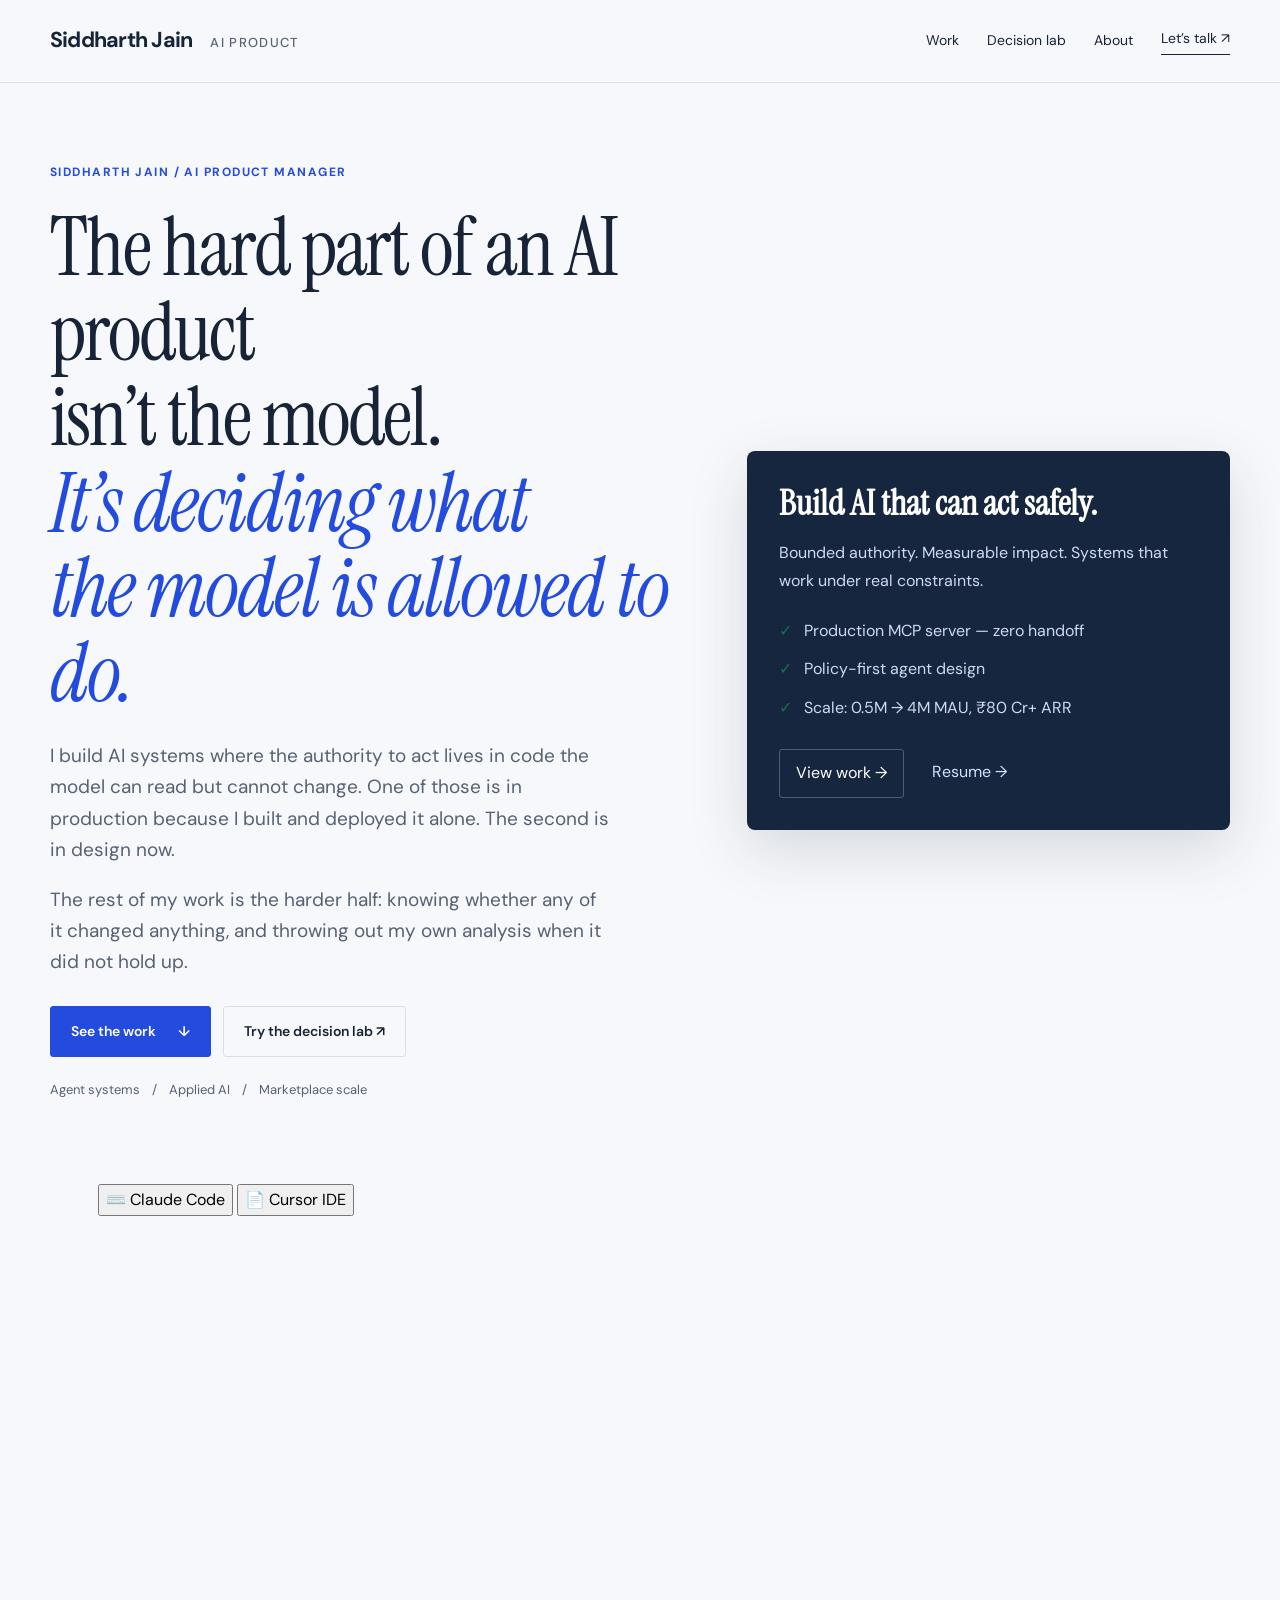
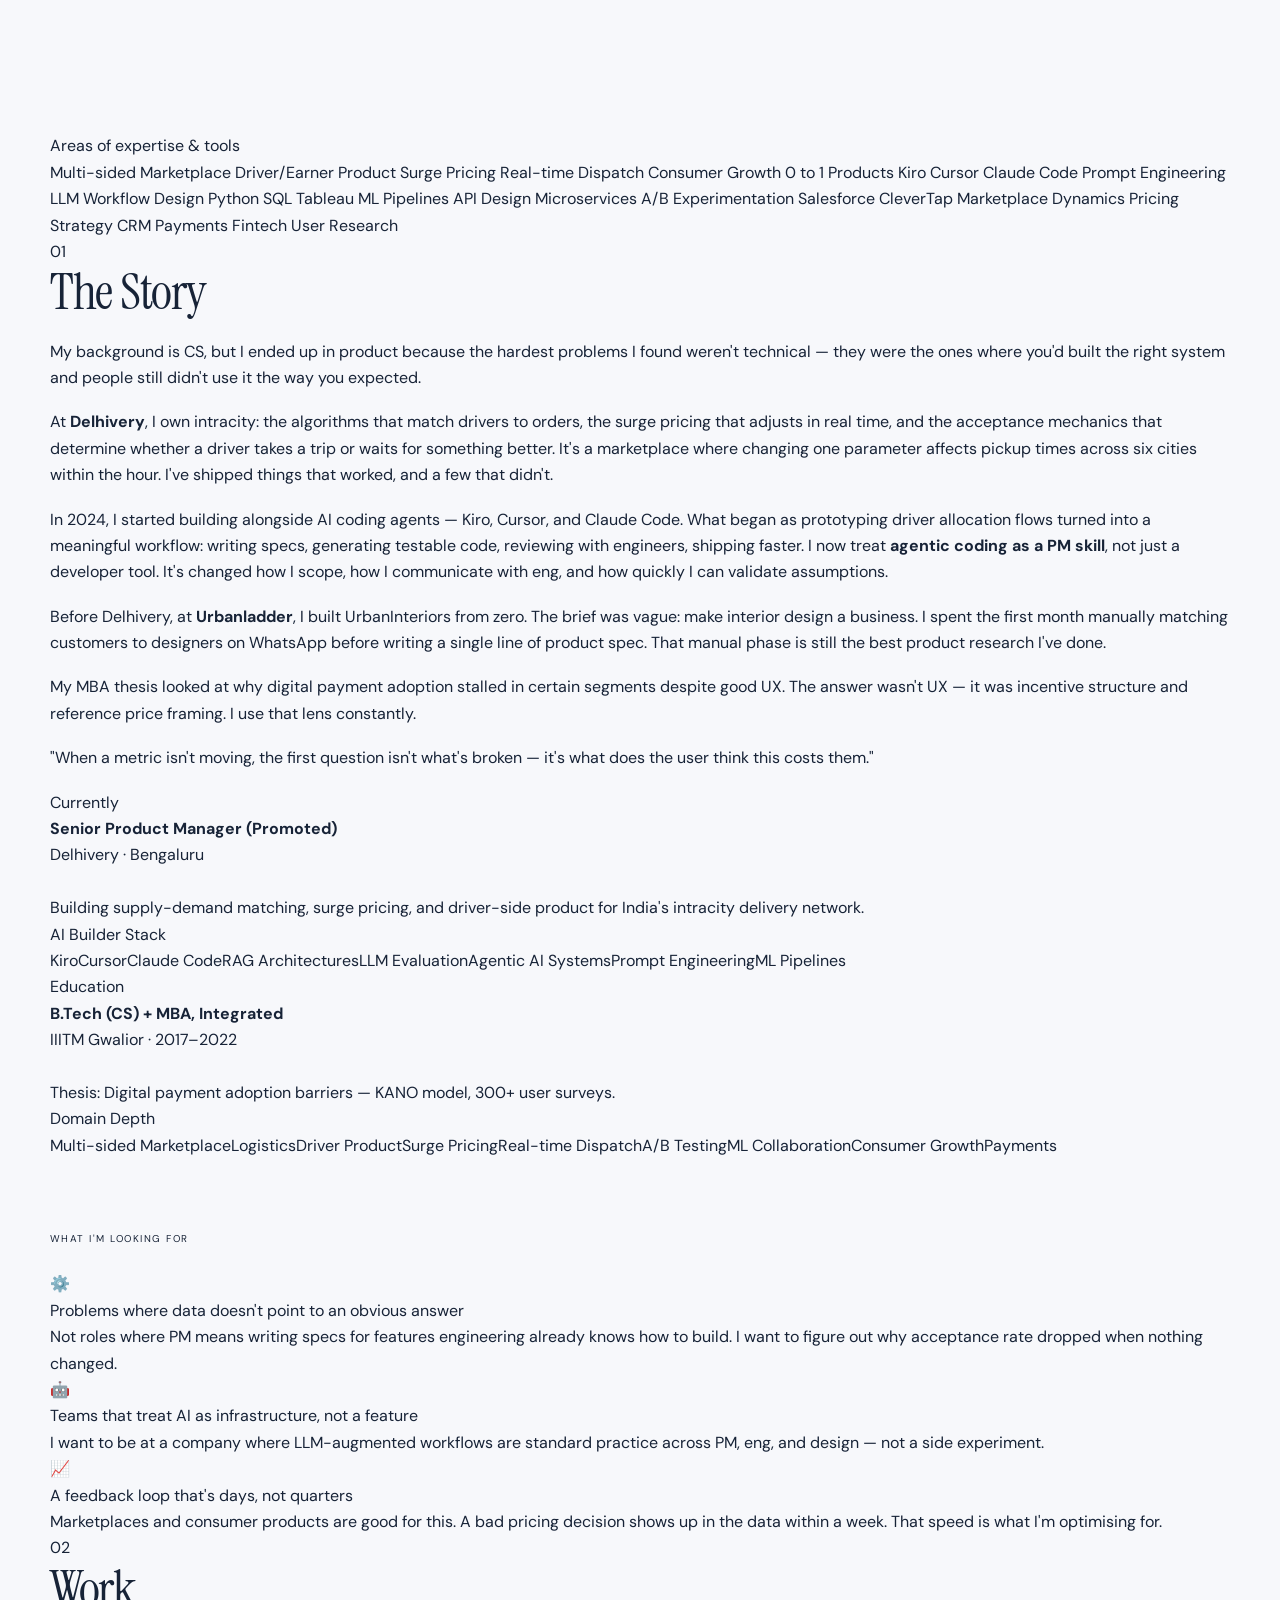
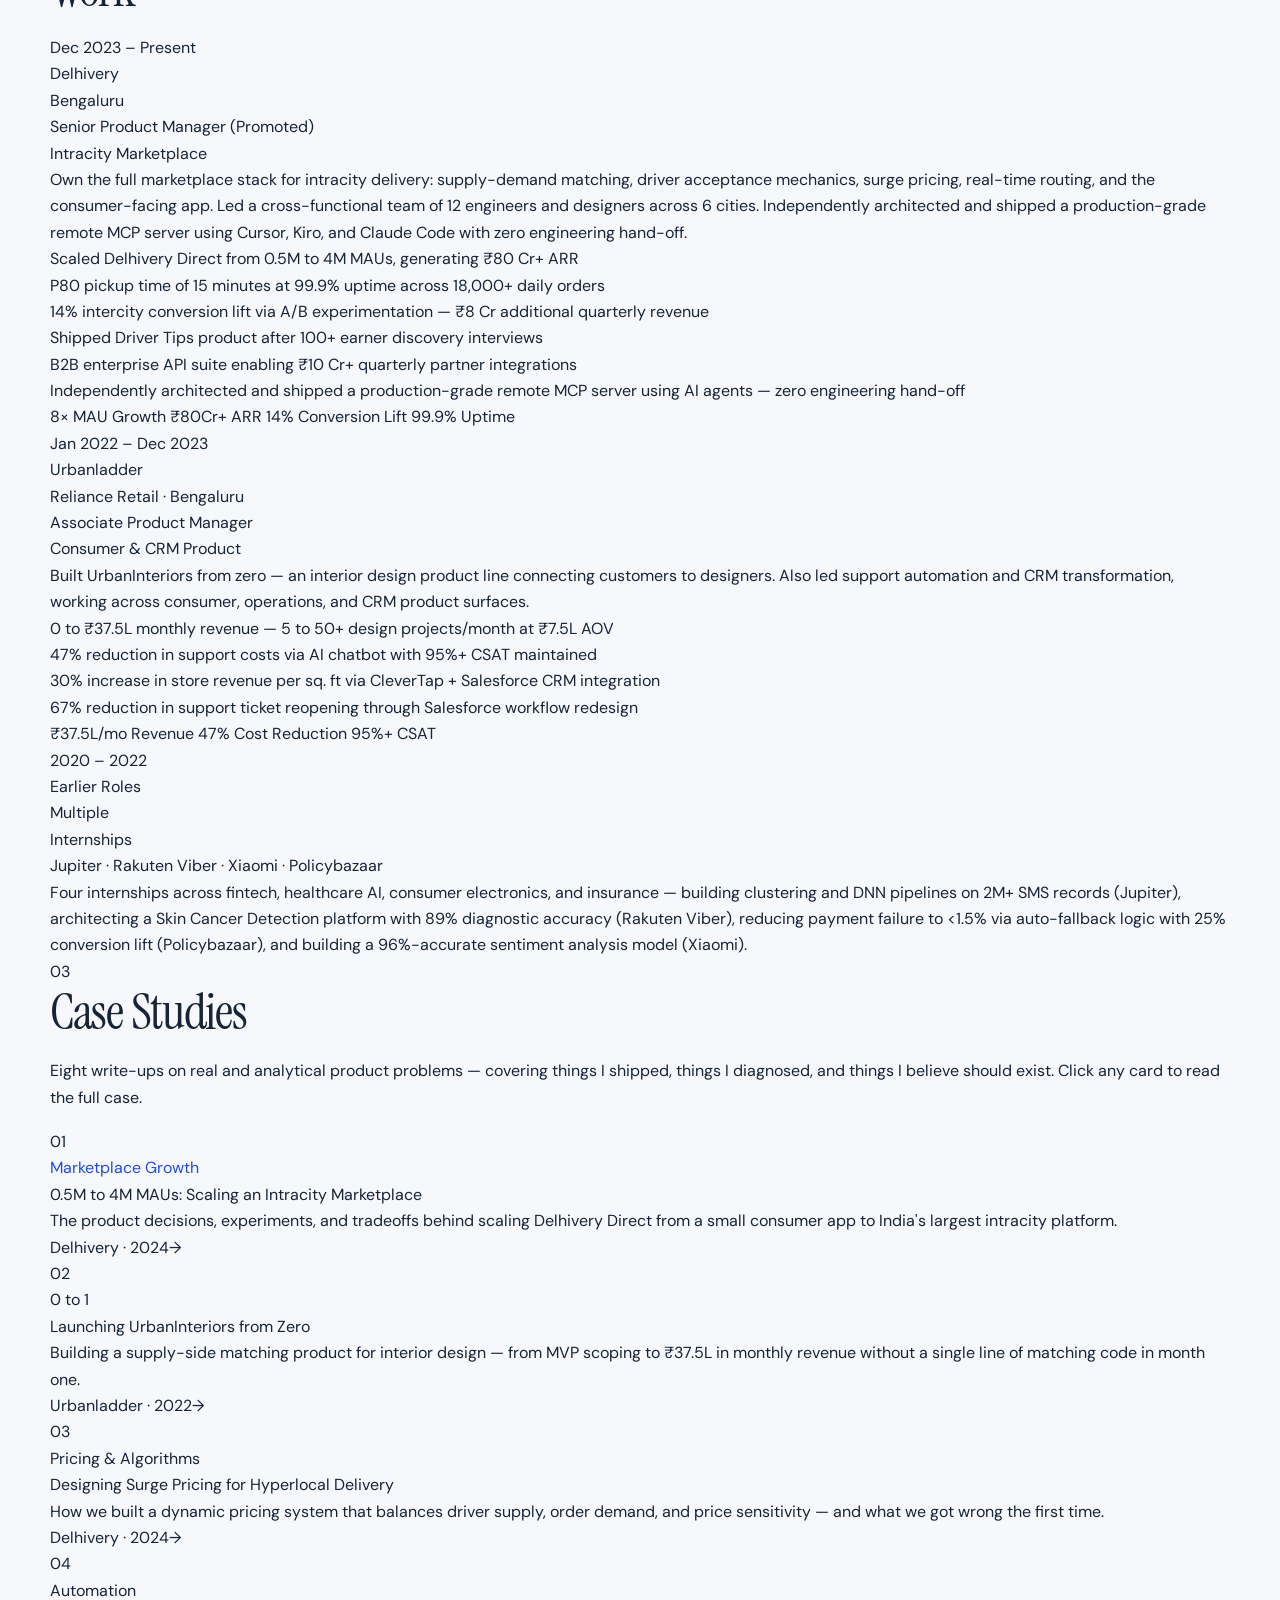
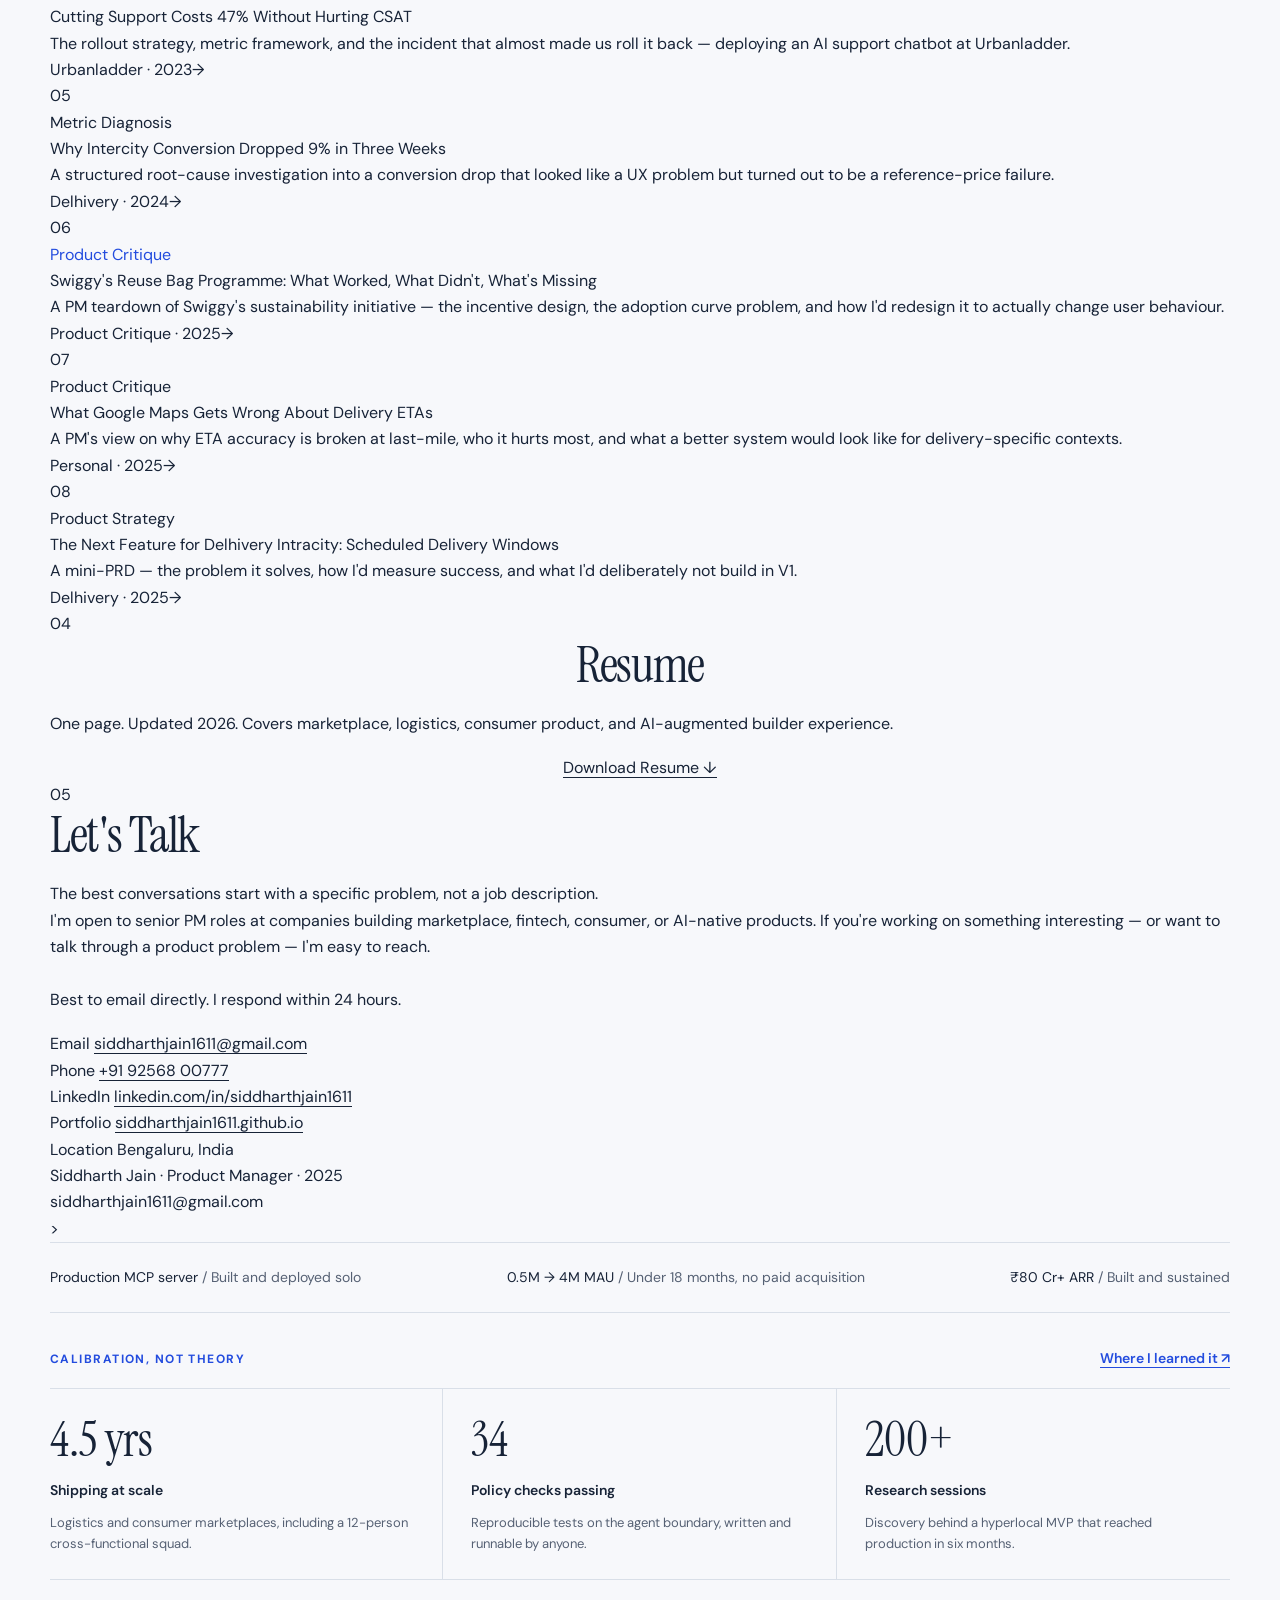
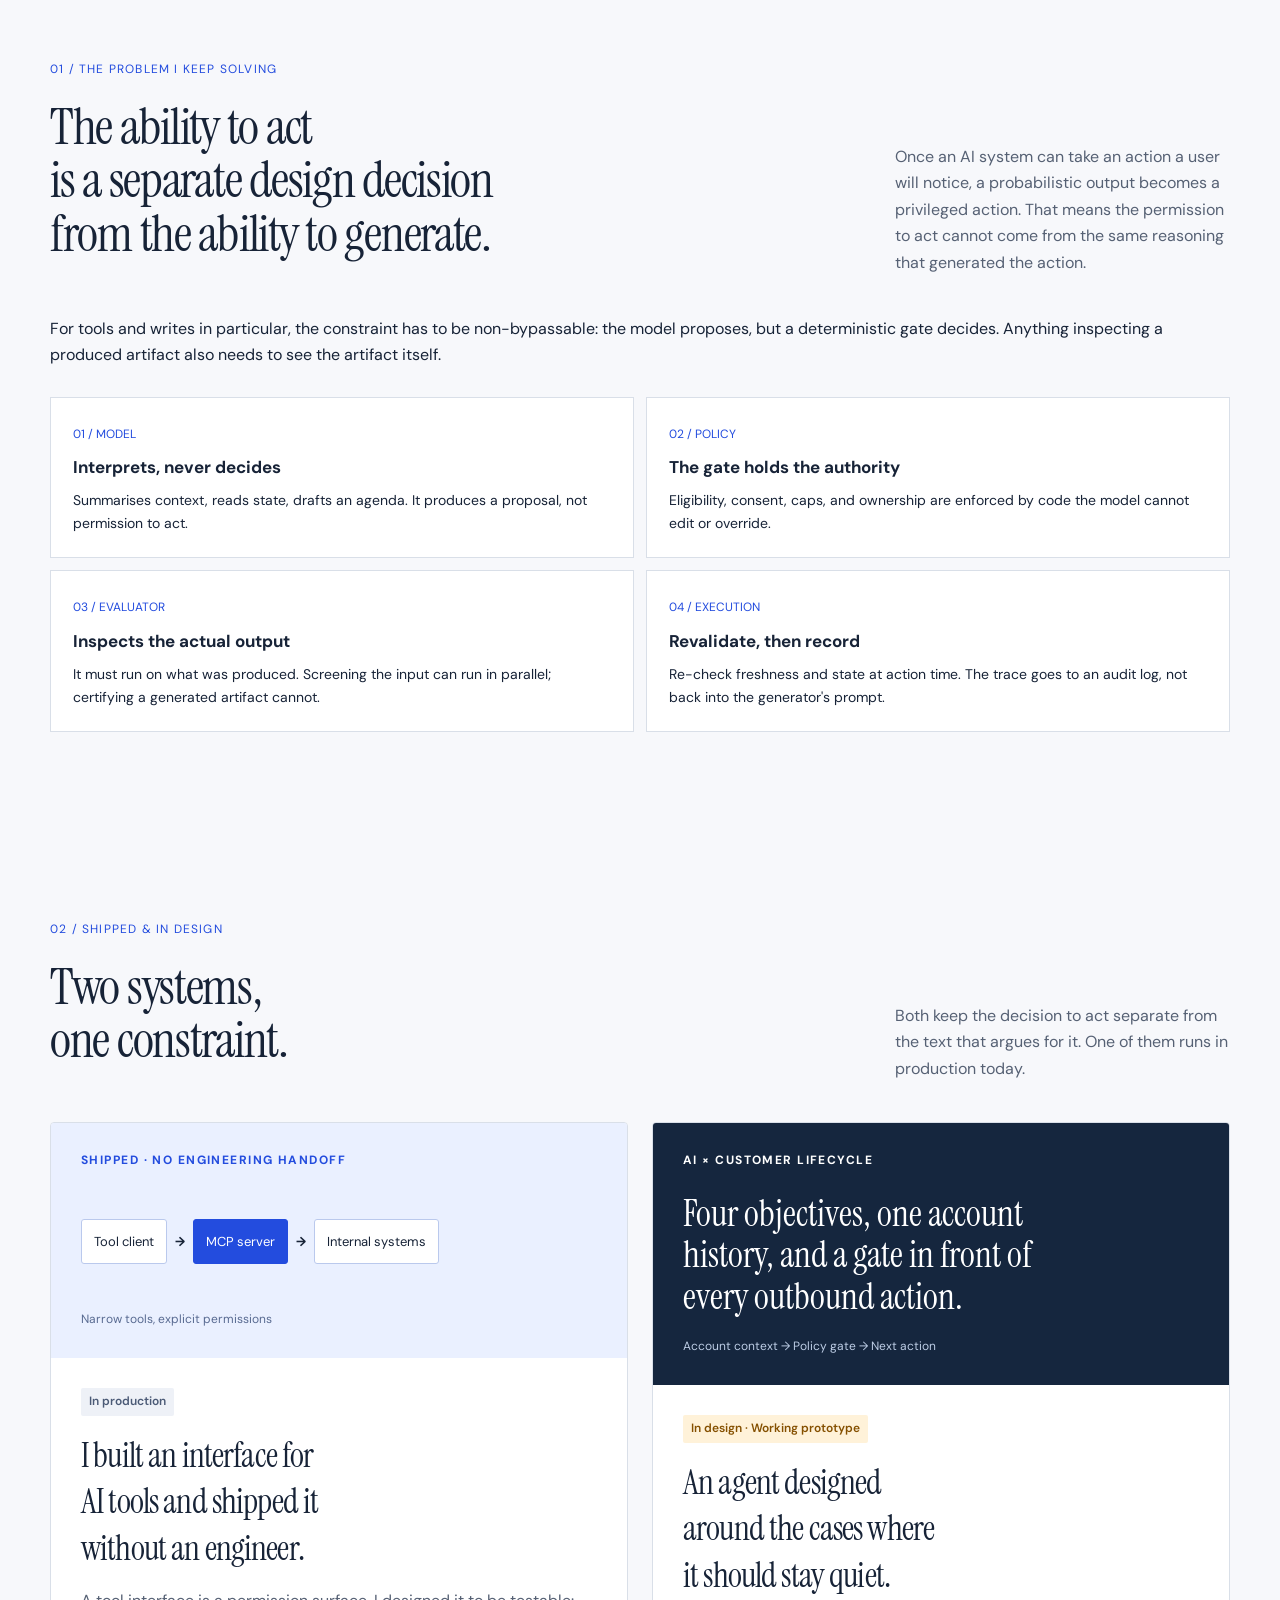
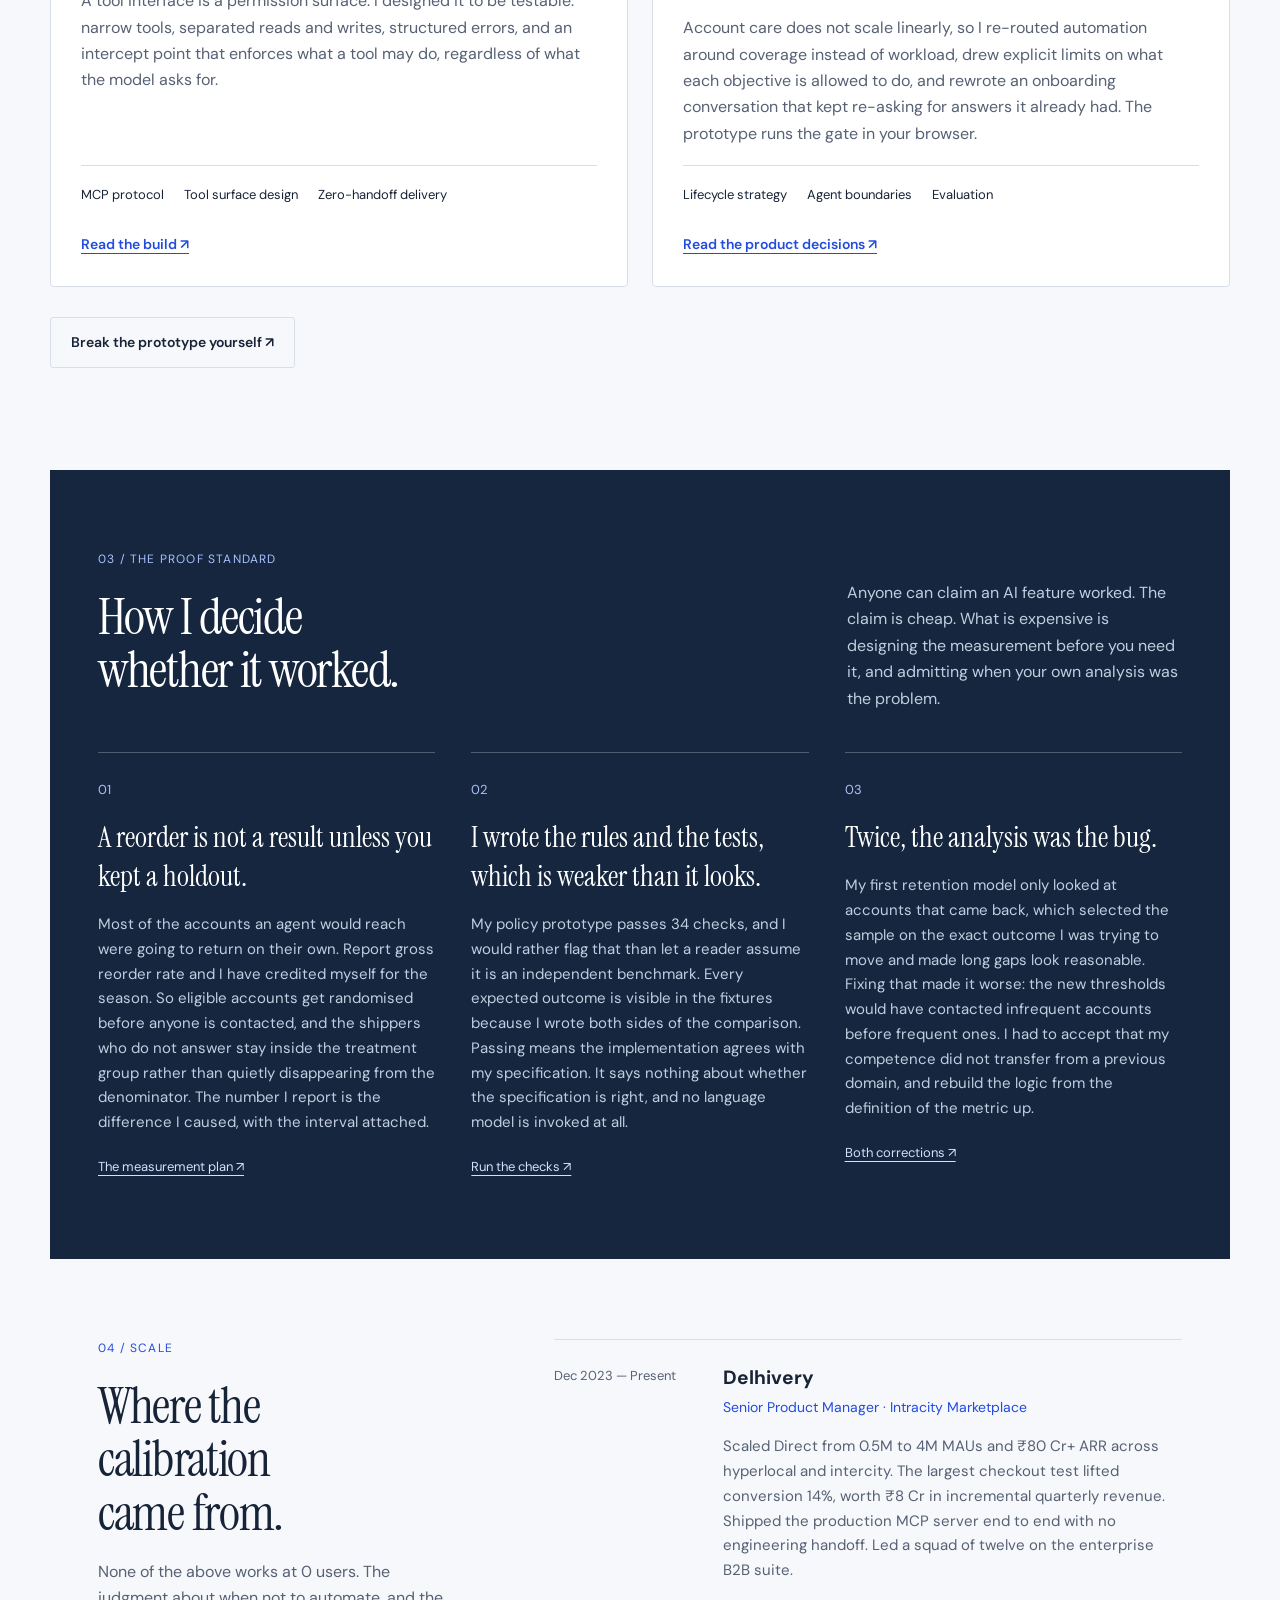
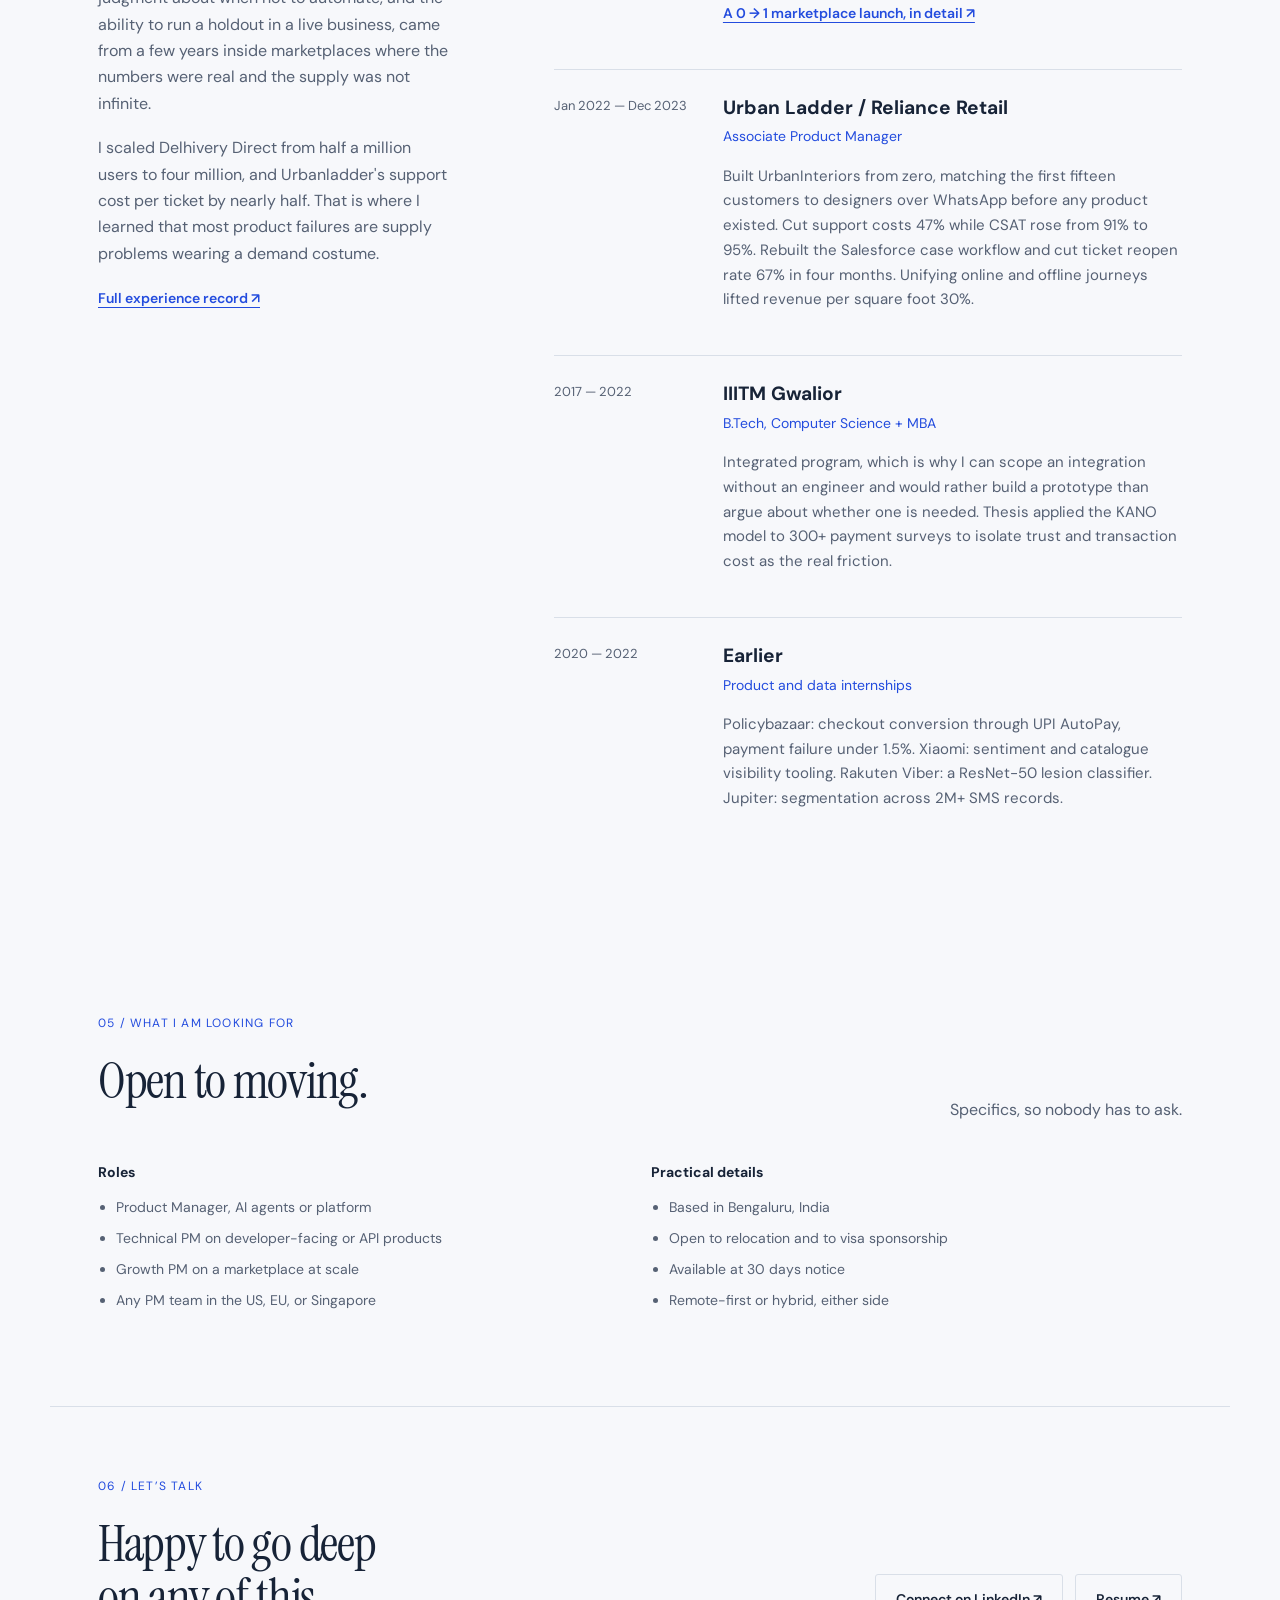
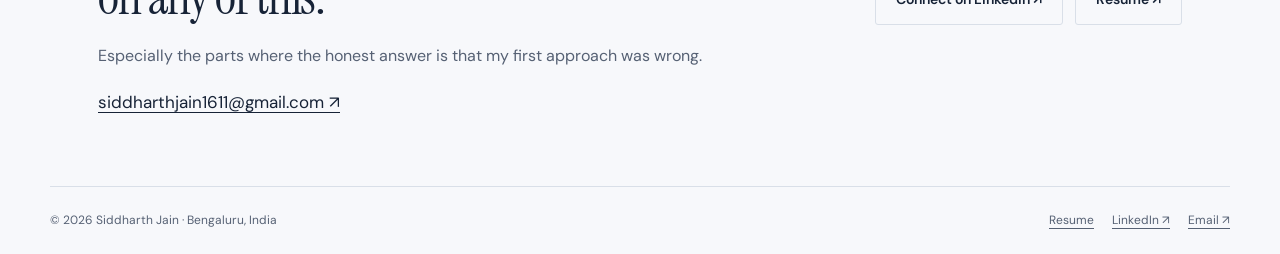
==== commit 5bc472aa: "Reposition portfolio around AI systems and ship MCP server case Reframe the site from logistics-firs" ====
--- a/index.html
+++ b/index.html
@@ -1,547 +1,14 @@
-<!DOCTYPE html>
+<!doctype html>
 <html lang="en">
 <head>
-<script async src="https://www.googletagmanager.com/gtag/js?id=G-GBDFFX2MFE"></script>
-<script>
-window.dataLayer = window.dataLayer || [];
-function gtag(){dataLayer.push(arguments);}
-gtag('js', new Date());
-gtag('config', 'G-GBDFFX2MFE');
-</script>
-<meta charset="UTF-8"/>
-<meta name="viewport" content="width=device-width, initial-scale=1.0"/>
-<title>Siddharth Jain — Product Manager</title>
-<meta name="description" content="PM building marketplace, logistics, and AI-augmented products. 4M MAUs, ₹80Cr+ ARR, 4.5 years in product."/>
-<link rel="preconnect" href="https://fonts.googleapis.com">
-<link rel="preconnect" href="https://fonts.gstatic.com" crossorigin>
-<link href="https://fonts.googleapis.com/css2?family=Syne:wght@400;500;600;700;800&family=DM+Sans:ital,opsz,wght@0,9..40,300;0,9..40,400;0,9..40,500;1,9..40,300&family=JetBrains+Mono:wght@400;500&display=swap" rel="stylesheet">
-<style>
-:root {
---bg:        #0a0b0f;
---bg2:       #111318;
---bg3:       #1a1d26;
---surface:   #1e2230;
---border:    #2a2f3f;
---border2:   #353b50;
---text:      #e8eaf2;
---text2:     #9198b0;
---text3:     #5c6480;
---accent:    #4f8ef7;
---accent2:   #7c3aed;
---green:     #22c55e;
---amber:     #f59e0b;
---red:       #ef4444;
---font-head: 'Syne', sans-serif;
---font-body: 'DM Sans', sans-serif;
---font-mono: 'JetBrains Mono', monospace;
-}
-*, *::before, *::after { box-sizing: border-box; margin: 0; padding: 0; }
-html { scroll-behavior: smooth; font-size: 16px; }
-body { background: var(--bg); color: var(--text); font-family: var(--font-body); line-height: 1.6; overflow-x: hidden; }
-/* ── SCROLLBAR ── */
-::-webkit-scrollbar { width: 4px; }
-::-webkit-scrollbar-track { background: var(--bg); }
-::-webkit-scrollbar-thumb { background: var(--border2); border-radius: 2px; }
-/* ── GRAIN OVERLAY ── */
-body::after {
-content: '';
-position: fixed; inset: 0; pointer-events: none; z-index: 9999;
-background-image: url("data:image/svg+xml,%3Csvg viewBox='0 0 200 200' xmlns='http://www.w3.org/2000/svg'%3E%3Cfilter id='n'%3E%3CfeTurbulence type='fractalNoise' baseFrequency='0.85' numOctaves='4'/%3E%3C/filter%3E%3Crect width='100%25' height='100%25' filter='url(%23n)' opacity='0.035'/%3E%3C/svg%3E");
-opacity: 0.6;
-}
-/* ── NAV ── */
-nav {
-position: fixed; top: 0; left: 0; right: 0; z-index: 500;
-display: flex; justify-content: space-between; align-items: center;
-padding: 0 3rem; height: 60px;
-background: rgba(10,11,15,0.85); backdrop-filter: blur(16px);
-border-bottom: 1px solid var(--border);
-}
-.nav-logo {
-font-family: var(--font-mono); font-size: 0.72rem;
-letter-spacing: 0.12em; color: var(--accent); text-transform: uppercase;
-display: flex; align-items: center; gap: 0.5rem;
-}
-.nav-logo::before {
-content: ''; width: 6px; height: 6px; border-radius: 50%;
-background: var(--accent); display: inline-block;
-animation: pulse 2s ease-in-out infinite;
-}
-@keyframes pulse { 0%,100% { opacity: 1; transform: scale(1); } 50% { opacity: 0.4; transform: scale(0.8); } }
-.nav-links { display: flex; gap: 0; list-style: none; }
-.nav-links a {
-font-family: var(--font-mono); font-size: 0.68rem;
-letter-spacing: 0.08em; text-transform: uppercase;
-color: var(--text3); text-decoration: none;
-padding: 0.5rem 1rem;
-transition: color 0.2s;
-position: relative;
-}
-.nav-links a::after {
-content: ''; position: absolute; bottom: -1px; left: 1rem; right: 1rem;
-height: 2px; background: var(--accent);
-transform: scaleX(0); transform-origin: left;
-transition: transform 0.2s;
-}
-.nav-links a:hover, .nav-links a.active { color: var(--text); }
-.nav-links a:hover::after, .nav-links a.active::after { transform: scaleX(1); }
-</style>
-<style>
-/* ── HERO ── */
-#hero {
-min-height: 100vh; display: flex; flex-direction: column;
-justify-content: center; padding: 7rem 3rem 4rem;
-position: relative; overflow: hidden;
-border-bottom: 1px solid var(--border);
-}
-.hero-grid-bg {
-position: absolute; inset: 0; pointer-events: none;
-background-image:
-linear-gradient(var(--border) 1px, transparent 1px),
-linear-gradient(90deg, var(--border) 1px, transparent 1px);
-background-size: 80px 80px;
-mask-image: radial-gradient(ellipse 80% 60% at 50% 50%, black 0%, transparent 100%);
-opacity: 0.25;
-}
-.hero-glow {
-position: absolute; width: 600px; height: 600px;
-border-radius: 50%;
-background: radial-gradient(circle, rgba(79,142,247,0.12) 0%, transparent 70%);
-top: -100px; right: -100px; pointer-events: none;
-}
-.hero-glow2 {
-position: absolute; width: 400px; height: 400px;
-border-radius: 50%;
-background: radial-gradient(circle, rgba(124,58,237,0.08) 0%, transparent 70%);
-bottom: 0; left: 10%; pointer-events: none;
-}
-.hero-inner { position: relative; max-width: 1100px; }
-.hero-badge {
-display: inline-flex; align-items: center; gap: 0.6rem;
-font-family: var(--font-mono); font-size: 0.68rem;
-letter-spacing: 0.1em; text-transform: uppercase;
-color: var(--accent); border: 1px solid rgba(79,142,247,0.3);
-padding: 0.35rem 0.85rem; border-radius: 2px;
-margin-bottom: 2rem;
-opacity: 0; animation: fadeUp 0.6s ease 0.1s forwards;
-}
-.hero-badge-dot { width: 5px; height: 5px; border-radius: 50%; background: var(--accent); }
-.hero-name {
-font-family: var(--font-head);
-font-size: clamp(3.5rem, 9vw, 8.5rem);
-font-weight: 800; line-height: 0.92;
-letter-spacing: -0.03em; color: var(--text);
-margin-bottom: 1.5rem;
-opacity: 0; animation: fadeUp 0.7s ease 0.2s forwards;
-}
-.hero-name .accent { color: var(--accent); }
-.hero-tagline {
-max-width: 580px; font-size: 1.05rem; font-weight: 300;
-color: var(--text2); line-height: 1.75;
-margin-bottom: 3rem;
-opacity: 0; animation: fadeUp 0.7s ease 0.35s forwards;
-}
-.hero-stats {
-display: flex; gap: 0; margin-bottom: 3rem;
-border: 1px solid var(--border); border-radius: 4px; overflow: hidden;
-width: fit-content;
-opacity: 0; animation: fadeUp 0.7s ease 0.5s forwards;
-}
-.hero-stat {
-padding: 1rem 1.8rem;
-border-right: 1px solid var(--border);
-}
-.hero-stat:last-child { border-right: none; }
-.hero-stat-num {
-font-family: var(--font-head); font-size: 1.9rem;
-font-weight: 700; color: var(--text); line-height: 1;
-}
-.hero-stat-num .unit { font-size: 1rem; color: var(--accent); }
-.hero-stat-label {
-font-family: var(--font-mono); font-size: 0.58rem;
-letter-spacing: 0.1em; text-transform: uppercase;
-color: var(--text3); margin-top: 0.3rem;
-}
-.hero-ctas {
-display: flex; gap: 1rem;
-opacity: 0; animation: fadeUp 0.7s ease 0.65s forwards;
-}
-.btn-primary {
-display: inline-flex; align-items: center; gap: 0.6rem;
-padding: 0.75rem 1.5rem;
-background: var(--accent); color: #fff;
-font-family: var(--font-mono); font-size: 0.7rem;
-letter-spacing: 0.08em; text-transform: uppercase;
-text-decoration: none; border-radius: 3px;
-transition: background 0.2s, transform 0.15s;
-}
-.btn-primary:hover { background: #3a7de8; transform: translateY(-1px); }
-.btn-outline {
-display: inline-flex; align-items: center; gap: 0.6rem;
-padding: 0.75rem 1.5rem;
-border: 1px solid var(--border2); color: var(--text2);
-font-family: var(--font-mono); font-size: 0.7rem;
-letter-spacing: 0.08em; text-transform: uppercase;
-text-decoration: none; border-radius: 3px;
-transition: border-color 0.2s, color 0.2s, transform 0.15s;
-}
-.btn-outline:hover { border-color: var(--text2); color: var(--text); transform: translateY(-1px); }
-.hero-scroll-hint {
-position: absolute; bottom: 2rem; left: 3rem;
-display: flex; align-items: center; gap: 0.75rem;
-font-family: var(--font-mono); font-size: 0.6rem;
-letter-spacing: 0.12em; text-transform: uppercase; color: var(--text3);
-opacity: 0; animation: fadeUp 0.7s ease 1s forwards;
-}
-.scroll-line { width: 40px; height: 1px; background: var(--border2); }
-/* ── SECTION SHARED ── */
-section { padding: 6rem 3rem; border-bottom: 1px solid var(--border); }
-.container { max-width: 1100px; margin: 0 auto; }
-.section-eyebrow {
-display: flex; align-items: center; gap: 0.75rem;
-margin-bottom: 1rem;
-}
-.eyebrow-num {
-font-family: var(--font-mono); font-size: 0.62rem;
-letter-spacing: 0.15em; color: var(--accent);
-}
-.eyebrow-rule { flex: 1; height: 1px; background: var(--border); }
-.section-title {
-font-family: var(--font-head); font-size: clamp(2rem, 4vw, 3rem);
-font-weight: 700; color: var(--text); line-height: 1.1;
-letter-spacing: -0.02em; margin-bottom: 3.5rem;
-}
-/* ── SKILLS/EXPERTISE BELT ── */
-#expertise { padding: 3rem; border-bottom: 1px solid var(--border); background: var(--bg2); }
-.expertise-inner { max-width: 1100px; margin: 0 auto; }
-.expertise-label {
-font-family: var(--font-mono); font-size: 0.6rem;
-letter-spacing: 0.15em; text-transform: uppercase;
-color: var(--text3); margin-bottom: 1.5rem;
-}
-.expertise-grid { display: flex; flex-wrap: wrap; gap: 0.5rem; }
-.skill-pill {
-font-family: var(--font-mono); font-size: 0.66rem;
-letter-spacing: 0.05em; padding: 0.4rem 0.85rem;
-border-radius: 2px; border: 1px solid var(--border);
-color: var(--text2); background: var(--bg3);
-transition: border-color 0.2s, color 0.2s;
-}
-.skill-pill:hover { border-color: var(--accent); color: var(--accent); }
-.skill-pill.highlight { border-color: rgba(79,142,247,0.4); color: var(--accent); background: rgba(79,142,247,0.08); }
-.skill-pill.green { border-color: rgba(34,197,94,0.35); color: var(--green); background: rgba(34,197,94,0.07); }
-.skill-pill.purple { border-color: rgba(124,58,237,0.35); color: #a78bfa; background: rgba(124,58,237,0.07); }
-/* ── ABOUT ── */
-#about { background: var(--bg); }
-.about-layout { display: grid; grid-template-columns: 1fr 380px; gap: 5rem; align-items: start; }
-.about-text { font-size: 1rem; font-weight: 300; color: var(--text2); line-height: 1.9; }
-.about-text p + p { margin-top: 1.3rem; }
-.about-text strong { color: var(--text); font-weight: 500; }
-.about-quote {
-margin-top: 2.5rem; padding: 1.5rem;
-border-left: 2px solid var(--accent);
-background: var(--bg2);
-}
-.about-quote p {
-font-family: var(--font-head); font-size: 1.05rem;
-font-style: italic; font-weight: 500;
-color: var(--text); line-height: 1.5;
-}
-.about-sidebar { display: flex; flex-direction: column; gap: 1rem; }
-.info-card {
-background: var(--bg2); border: 1px solid var(--border);
-border-radius: 4px; padding: 1.4rem;
-}
-.info-card-label {
-font-family: var(--font-mono); font-size: 0.6rem;
-letter-spacing: 0.12em; text-transform: uppercase;
-color: var(--accent); margin-bottom: 0.9rem;
-}
-.info-card-body { font-size: 0.9rem; color: var(--text2); line-height: 1.65; }
-.info-card-body strong { color: var(--text); }
-.tag-cloud { display: flex; flex-wrap: wrap; gap: 0.4rem; margin-top: 0.6rem; }
-.tag {
-font-family: var(--font-mono); font-size: 0.6rem;
-padding: 0.25rem 0.6rem; border: 1px solid var(--border);
-color: var(--text3); background: var(--bg3); border-radius: 2px;
-}
-/* ── LOOKING FOR ── */
-.seeking-grid { display: grid; grid-template-columns: repeat(3,1fr); gap: 1rem; margin-top: 4rem; }
-.seeking-card {
-background: var(--bg2); border: 1px solid var(--border);
-border-radius: 4px; padding: 1.6rem;
-transition: border-color 0.2s, transform 0.2s;
-}
-.seeking-card:hover { border-color: var(--border2); transform: translateY(-2px); }
-.seeking-icon { font-size: 1.3rem; margin-bottom: 1rem; }
-.seeking-title {
-font-family: var(--font-head); font-size: 0.95rem;
-font-weight: 700; color: var(--text); margin-bottom: 0.7rem; line-height: 1.35;
-}
-.seeking-body { font-size: 0.85rem; font-weight: 300; color: var(--text2); line-height: 1.75; }
-</style>
-<style>
-/* ── EXPERIENCE ── */
-#experience { background: var(--bg2); }
-.exp-timeline { display: flex; flex-direction: column; gap: 0; }
-.exp-item {
-display: grid; grid-template-columns: 220px 1fr; gap: 3rem;
-padding: 3rem 0; border-top: 1px solid var(--border);
-opacity: 0; transform: translateY(20px);
-transition: opacity 0.6s ease, transform 0.6s ease;
-}
-.exp-item.visible { opacity: 1; transform: translateY(0); }
-.exp-left { padding-top: 0.25rem; }
-.exp-period {
-font-family: var(--font-mono); font-size: 0.63rem;
-letter-spacing: 0.1em; color: var(--text3); text-transform: uppercase;
-margin-bottom: 0.6rem;
-}
-.exp-company {
-font-family: var(--font-head); font-size: 1.1rem;
-font-weight: 700; color: var(--text); line-height: 1.2;
-}
-.exp-sub {
-font-family: var(--font-mono); font-size: 0.58rem;
-letter-spacing: 0.08em; color: var(--text3); margin-top: 0.3rem;
-}
-.exp-role {
-font-family: var(--font-head); font-size: 1.35rem;
-font-weight: 700; color: var(--text); margin-bottom: 0.7rem;
-}
-.exp-role-badge {
-display: inline-block; font-family: var(--font-mono); font-size: 0.58rem;
-letter-spacing: 0.08em; text-transform: uppercase;
-padding: 0.2rem 0.6rem; border-radius: 2px;
-background: rgba(79,142,247,0.12); color: var(--accent);
-border: 1px solid rgba(79,142,247,0.25);
-margin-bottom: 1rem; display: block; width: fit-content;
-}
-.exp-desc { font-size: 0.92rem; font-weight: 300; color: var(--text2); line-height: 1.75; }
-.exp-highlights { margin-top: 1.2rem; display: flex; flex-direction: column; gap: 0.5rem; }
-.exp-highlight {
-display: flex; gap: 0.85rem; align-items: baseline;
-font-size: 0.88rem; color: var(--text2); line-height: 1.65;
-}
-.exp-highlight::before { content: '→'; color: var(--accent); font-family: var(--font-mono); flex-shrink: 0; font-size: 0.75rem; }
-.exp-metrics { display: flex; flex-wrap: wrap; gap: 0.5rem; margin-top: 1.2rem; }
-.metric-chip {
-font-family: var(--font-mono); font-size: 0.63rem;
-padding: 0.3rem 0.75rem; border-radius: 2px;
-border: 1px solid var(--border); color: var(--text2);
-background: var(--bg3);
-}
-.metric-chip.good { color: var(--green); border-color: rgba(34,197,94,0.3); background: rgba(34,197,94,0.06); }
-/* ── CASE STUDIES ── */
-#cases { background: var(--bg); }
-.cases-intro { font-size: 0.95rem; font-weight: 300; color: var(--text2); max-width: 580px; margin-bottom: 3rem; line-height: 1.8; }
-.cases-grid { display: grid; grid-template-columns: repeat(2,1fr); gap: 1px; background: var(--border); border: 1px solid var(--border); }
-.case-card {
-background: var(--bg); padding: 2rem; position: relative;
-cursor: pointer; min-height: 280px; display: flex;
-flex-direction: column; justify-content: space-between;
-transition: background 0.2s;
-opacity: 0; transform: translateY(16px);
-transition: opacity 0.5s ease, transform 0.5s ease, background 0.2s;
-}
-.case-card.visible { opacity: 1; transform: translateY(0); }
-.case-card:hover { background: var(--bg2); }
-.case-card.empty {
-cursor: default; background: var(--bg);
-background-image: repeating-linear-gradient(45deg, transparent, transparent 10px,rgba(42,47,63,0.4) 10px, rgba(42,47,63,0.4) 11px);
-}
-.case-card.empty:hover { background: var(--bg); }
-.case-num {
-font-family: var(--font-mono); font-size: 0.6rem;
-letter-spacing: 0.12em; color: var(--text3); margin-bottom: 0.8rem;
-}
-.case-tag {
-display: inline-block; font-family: var(--font-mono); font-size: 0.58rem;
-letter-spacing: 0.08em; text-transform: uppercase;
-padding: 0.2rem 0.55rem; margin-bottom: 0.9rem;
-border-radius: 2px;
-}
-.case-tag.blue { background: rgba(79,142,247,0.15); color: var(--accent); border: 1px solid rgba(79,142,247,0.25); }
-.case-tag.purple { background: rgba(124,58,237,0.15); color: #a78bfa; border: 1px solid rgba(124,58,237,0.25); }
-.case-tag.green { background: rgba(34,197,94,0.12); color: var(--green); border: 1px solid rgba(34,197,94,0.25); }
-.case-tag.amber { background: rgba(245,158,11,0.12); color: var(--amber); border: 1px solid rgba(245,158,11,0.25); }
-.case-tag.red { background: rgba(239,68,68,0.12); color: var(--red); border: 1px solid rgba(239,68,68,0.25); }
-.case-title {
-font-family: var(--font-head); font-size: 1.05rem;
-font-weight: 700; line-height: 1.3; color: var(--text); margin-bottom: 0.6rem;
-}
-.case-subtitle { font-size: 0.82rem; font-weight: 300; color: var(--text2); line-height: 1.65; }
-.case-footer {
-margin-top: 1.5rem; display: flex;
-justify-content: space-between; align-items: center;
-}
-.case-company { font-family: var(--font-mono); font-size: 0.58rem; letter-spacing: 0.08em; text-transform: uppercase; color: var(--text3); }
-.case-arrow { color: var(--accent); transition: transform 0.2s; font-size: 1.1rem; }
-.case-card:not(.empty):hover .case-arrow { transform: translateX(4px); }
-.case-placeholder {
-position: absolute; top: 50%; left: 50%; transform: translate(-50%,-50%);
-font-family: var(--font-mono); font-size: 0.6rem;
-letter-spacing: 0.12em; color: var(--text3);
-text-transform: uppercase; text-align: center;
-}
-/* ── DRAWER ── */
-.drawer-overlay {
-display: none; position: fixed; inset: 0;
-background: rgba(5,6,10,0.7); z-index: 600;
-backdrop-filter: blur(4px);
-}
-.drawer-overlay.open { display: block; }
-.case-drawer {
-position: fixed; top: 0; right: 0; bottom: 0;
-width: min(820px, 100vw); background: var(--bg2);
-z-index: 700; overflow-y: auto;
-transform: translateX(100%);
-transition: transform 0.4s cubic-bezier(0.4,0,0.2,1);
-border-left: 1px solid var(--border);
-}
-.case-drawer.open { transform: translateX(0); }
-.drawer-inner { padding: 3rem 3rem 5rem; }
-.drawer-close-row { display: flex; justify-content: flex-end; margin-bottom: 2rem; }
-.drawer-close {
-font-family: var(--font-mono); font-size: 0.65rem;
-letter-spacing: 0.1em; text-transform: uppercase;
-color: var(--text2); background: none;
-border: 1px solid var(--border); padding: 0.45rem 1rem;
-cursor: pointer; border-radius: 2px;
-transition: border-color 0.2s, color 0.2s;
-}
-.drawer-close:hover { border-color: var(--accent); color: var(--accent); }
-.drawer-tag { display: inline-block; font-family: var(--font-mono); font-size: 0.6rem; letter-spacing: 0.1em; text-transform: uppercase; padding: 0.22rem 0.6rem; border-radius: 2px; margin-bottom: 1rem; }
-.drawer-title { font-family: var(--font-head); font-size: clamp(1.5rem, 3vw, 2.1rem); font-weight: 800; color: var(--text); line-height: 1.15; margin-bottom: 0.6rem; }
-.drawer-meta { font-family: var(--font-mono); font-size: 0.62rem; letter-spacing: 0.1em; text-transform: uppercase; color: var(--text3); margin-bottom: 2rem; padding-bottom: 2rem; border-bottom: 1px solid var(--border); }
-.drawer-stats { display: grid; grid-template-columns: repeat(3,1fr); gap: 1px; background: var(--border); border: 1px solid var(--border); border-radius: 4px; overflow: hidden; margin-bottom: 2.5rem; }
-.drawer-stat { background: var(--bg3); padding: 1.2rem 1rem; text-align: center; }
-.drawer-stat-num { font-family: var(--font-head); font-size: 1.7rem; font-weight: 700; color: var(--text); line-height: 1; }
-.drawer-stat-lbl { font-family: var(--font-mono); font-size: 0.55rem; letter-spacing: 0.1em; text-transform: uppercase; color: var(--text3); margin-top: 0.3rem; }
-.drawer-section-label { font-family: var(--font-mono); font-size: 0.62rem; letter-spacing: 0.15em; text-transform: uppercase; color: var(--accent); margin-top: 2.5rem; margin-bottom: 0.9rem; }
-.drawer-body { font-size: 0.93rem; font-weight: 300; color: var(--text2); line-height: 1.85; }
-.drawer-body p + p { margin-top: 1rem; }
-.drawer-body strong { color: var(--text); font-weight: 500; }
-.drawer-body ul { padding-left: 1.2rem; margin-top: 0.8rem; }
-.drawer-body ul li { margin-bottom: 0.6rem; line-height: 1.75; }
-.drawer-body ul li::marker { color: var(--accent); }
-.drawer-callout { background: var(--bg3); border-left: 2px solid var(--accent); padding: 1.2rem 1.4rem; margin: 1.5rem 0; }
-.drawer-callout p { font-family: var(--font-head); font-size: 1rem; font-style: italic; color: var(--text); line-height: 1.5; }
-.drawer-end { margin-top: 3rem; padding-top: 1.5rem; border-top: 1px solid var(--border); font-family: var(--font-mono); font-size: 0.58rem; letter-spacing: 0.1em; color: var(--text3); text-transform: uppercase; }
-/* ── RESUME SECTION ── */
-#resume { background: var(--bg3); text-align: center; }
-.resume-copy { max-width: 560px; margin: 0 auto 2.5rem; font-size: 1rem; font-weight: 300; color: var(--text2); line-height: 1.8; }
-/* ── CONTACT ── */
-#contact { background: var(--bg2); }
-.contact-layout { display: grid; grid-template-columns: 1fr 1fr; gap: 5rem; align-items: start; }
-.contact-heading {
-font-family: var(--font-head); font-size: 1.7rem;
-font-weight: 700; color: var(--text); line-height: 1.3; margin-bottom: 1rem;
-}
-.contact-body { font-size: 0.95rem; font-weight: 300; color: var(--text2); line-height: 1.8; }
-.contact-links { display: flex; flex-direction: column; }
-.contact-item { display: flex; flex-direction: column; gap: 0.3rem; padding: 1rem 0; border-bottom: 1px solid var(--border); }
-.contact-item-label { font-family: var(--font-mono); font-size: 0.58rem; letter-spacing: 0.12em; text-transform: uppercase; color: var(--accent); }
-.contact-item-val { font-family: var(--font-head); font-size: 1rem; font-weight: 500; color: var(--text); text-decoration: none; transition: color 0.2s; }
-a.contact-item-val:hover { color: var(--accent); }
-/* ── FOOTER ── */
-footer {
-padding: 1.5rem 3rem; display: flex;
-justify-content: space-between; align-items: center;
-border-top: 1px solid var(--border); background: var(--bg);
-}
-.footer-txt { font-family: var(--font-mono); font-size: 0.6rem; letter-spacing: 0.1em; color: var(--text3); text-transform: uppercase; }
-/* ── ANIMATIONS ── */
-@keyframes fadeUp { from { opacity: 0; transform: translateY(16px); } to { opacity: 1; transform: translateY(0); } }
-/* ── RESPONSIVE ── */
-@media (max-width: 960px) {
-nav { padding: 0 1.5rem; }
-section { padding: 4rem 1.5rem; }
-#hero { padding: 7rem 1.5rem 4rem; }
-#expertise { padding: 2.5rem 1.5rem; }
-.about-layout { grid-template-columns: 1fr; gap: 2.5rem; }
-.seeking-grid { grid-template-columns: 1fr; gap: 1rem; }
-.exp-item { grid-template-columns: 1fr; gap: 0.8rem; }
-.cases-grid { grid-template-columns: 1fr 1fr; }
-.contact-layout { grid-template-columns: 1fr; gap: 2.5rem; }
-footer { flex-direction: column; gap: 0.5rem; text-align: center; }
-}
-@media (max-width: 600px) {
-.hero-stats { flex-direction: column; width: 100%; }
-.hero-stat { border-right: none; border-bottom: 1px solid var(--border); }
-.hero-stat:last-child { border-bottom: none; }
-.cases-grid { grid-template-columns: 1fr; }
-.case-drawer { width: 100vw; }
-.drawer-stats { grid-template-columns: 1fr; }
-.nav-links { gap: 0; }
-.nav-links a { padding: 0.5rem 0.6rem; font-size: 0.62rem; }
-.hero-ctas { flex-direction: column; }
-}
-</style>
-<style>
-/* ── DASHBOARD HERO ── */
-#hero { display: grid; grid-template-columns: 1fr 1fr; gap: 2.5rem; padding: 7rem 3rem 4rem; min-height: 100vh; align-content: center; position: relative; overflow: hidden; border-bottom: 1px solid var(--border); }
-.hero-grid-bg { position: absolute; inset: 0; pointer-events: none; background-image: linear-gradient(var(--border) 1px, transparent 1px), linear-gradient(90deg, var(--border) 1px, transparent 1px); background-size: 80px 80px; mask-image: radial-gradient(ellipse 80% 60% at 50% 50%, black 0%, transparent 100%); opacity: 0.25; }
-.hero-glow { position: absolute; width: 600px; height: 600px; border-radius: 50%; background: radial-gradient(circle, rgba(79,142,247,0.12) 0%, transparent 70%); top: -100px; right: -100px; pointer-events: none; }
-.hero-glow2 { position: absolute; width: 400px; height: 400px; border-radius: 50%; background: radial-gradient(circle, rgba(124,58,237,0.08) 0%, transparent 70%); bottom: 0; left: 10%; pointer-events: none; }
-.hero-inner { display: contents; }
-.hero-profile { display: flex; flex-direction: column; justify-content: center; padding-right: 1rem; }
-.hero-profile .hero-badge { display: inline-flex; align-items: center; gap: 0.6rem; font-family: var(--font-mono); font-size: 0.68rem; letter-spacing: 0.1em; text-transform: uppercase; color: var(--accent); border: 1px solid rgba(79,142,247,0.3); padding: 0.35rem 0.85rem; border-radius: 2px; width: fit-content; margin-bottom: 2rem; opacity: 0; animation: fadeUp 0.6s ease 0.1s forwards; }
-.hero-profile .hero-badge-dot { width: 5px; height: 5px; border-radius: 50%; background: var(--accent); animation: pulse-dot 2s ease-in-out infinite; }
-@keyframes pulse-dot { 0%,100%{opacity:1} 50%{opacity:0.3} }
-.hero-profile .hero-name { font-family: var(--font-head); font-size: clamp(3rem, 6vw, 5rem); font-weight: 800; line-height: 0.92; letter-spacing: -0.03em; color: var(--text); margin-bottom: 1.2rem; opacity: 0; animation: fadeUp 0.7s ease 0.2s forwards; }
-.hero-profile .hero-name .accent { color: var(--accent); }
-.hero-profile .hero-tagline { font-size: 1rem; font-weight: 300; color: var(--text2); line-height: 1.75; max-width: 480px; margin-bottom: 2rem; opacity: 0; animation: fadeUp 0.7s ease 0.35s forwards; }
-.hero-profile .hero-ctas { display: flex; gap: 0.75rem; opacity: 0; animation: fadeUp 0.7s ease 0.65s forwards; }
-.hero-scroll-hint { position: absolute; bottom: 2rem; left: 3rem; display: flex; align-items: center; gap: 0.75rem; font-family: var(--font-mono); font-size: 0.6rem; letter-spacing: 0.12em; text-transform: uppercase; color: var(--text3); opacity: 0; animation: fadeUp 0.7s ease 1s forwards; }
-.scroll-line { width: 40px; height: 1px; background: var(--border2); }
-.hero-stats, .hero-stat, .hero-stat-num, .hero-stat-label { display: none; }
-
-/* ── DASHBOARD PANEL ── */
-.dashboard-panel { background: var(--bg2); border: 1px solid var(--border); border-radius: 6px; overflow: hidden; box-shadow: 0 0 60px rgba(79,142,247,0.06); opacity: 0; animation: fadeUp 0.7s ease 0.5s forwards; }
-.dashboard-header { display: flex; justify-content: space-between; align-items: center; padding: 0.75rem 1.25rem; background: var(--bg3); border-bottom: 1px solid var(--border); }
-.dashboard-header-left { display: flex; align-items: center; gap: 0.75rem; }
-.dashboard-dot { width: 8px; height: 8px; border-radius: 50%; }
-.dashboard-dot.red { background: var(--red); }
-.dashboard-dot.amber { background: var(--amber); }
-.dashboard-dot.green { background: var(--green); }
-.dashboard-title { font-family: var(--font-mono); font-size: 0.62rem; letter-spacing: 0.1em; color: var(--text3); text-transform: uppercase; }
-.dashboard-status { display: flex; align-items: center; gap: 0.4rem; font-family: var(--font-mono); font-size: 0.55rem; letter-spacing: 0.08em; color: var(--green); text-transform: uppercase; }
-.dashboard-status-dot { width: 5px; height: 5px; border-radius: 50%; background: var(--green); animation: pulse-dot 1.5s ease-in-out infinite; }
-.dashboard-body { padding: 1.25rem; display: grid; grid-template-columns: 1fr 1fr; gap: 0.75rem; }
-
-/* ── METRIC CARDS ── */
-.metric-card { background: var(--bg3); border: 1px solid var(--border); border-radius: 4px; padding: 1rem; }
-.metric-card.wide { grid-column: 1 / -1; }
-.metric-card-label { font-family: var(--font-mono); font-size: 0.55rem; letter-spacing: 0.1em; text-transform: uppercase; color: var(--text3); margin-bottom: 0.35rem; }
-.metric-card-value { font-family: var(--font-head); font-size: 1.6rem; font-weight: 700; color: var(--text); line-height: 1; margin-bottom: 0.25rem; }
-.metric-card-value .unit { font-size: 0.85rem; color: var(--accent); }
-.metric-card-change { font-family: var(--font-mono); font-size: 0.55rem; }
-.metric-card-change.up { color: var(--green); }
-.metric-card-change.down { color: var(--red); }
-.metric-row { display: flex; justify-content: space-between; align-items: center; }
-.metric-badge { display: inline-flex; align-items: center; gap: 0.35rem; font-family: var(--font-mono); font-size: 0.55rem; letter-spacing: 0.06em; padding: 0.2rem 0.5rem; border-radius: 2px; }
-.metric-badge.green { background: rgba(34,197,94,0.1); color: var(--green); border: 1px solid rgba(34,197,94,0.25); }
-.metric-badge.amber { background: rgba(245,158,11,0.1); color: var(--amber); border: 1px solid rgba(245,158,11,0.25); }
-.metric-badge.blue { background: rgba(79,142,247,0.1); color: var(--accent); border: 1px solid rgba(79,142,247,0.25); }
-
-/* ── SPARKLINE ── */
-.metric-sparkline { margin-top: 0.5rem; height: 24px; width: 100%; display: flex; align-items: flex-end; gap: 2px; }
-.spark-bar { flex: 1; border-radius: 1px 1px 0 0; background: rgba(79,142,247,0.4); min-height: 3px; }
-.spark-bar.active { background: var(--accent); }
-
-/* ── MINI CHART ── */
-.mini-chart { grid-column: 1 / -1; background: var(--bg3); border: 1px solid var(--border); border-radius: 4px; padding: 1rem; }
-.mini-chart-header { display: flex; justify-content: space-between; align-items: center; margin-bottom: 0.75rem; }
-.mini-chart-label { font-family: var(--font-mono); font-size: 0.55rem; letter-spacing: 0.1em; text-transform: uppercase; color: var(--text3); }
-.mini-chart-legend { font-family: var(--font-mono); font-size: 0.5rem; color: var(--text3); display: flex; gap: 0.75rem; }
-.legend-dot { display: inline-block; width: 5px; height: 5px; border-radius: 1px; margin-right: 0.25rem; }
-.chart-canvas-wrap { height: 48px; display: flex; align-items: flex-end; gap: 2px; }
-.chart-line { flex: 1; border-radius: 1px; min-height: 2px; }
-.chart-line.primary { background: var(--accent); }
-.chart-line.secondary { background: rgba(79,142,247,0.25); }
-
-/* ── TERMINAL ── */
+<meta charset="utf-8">
+<meta name="viewport" content="width=device-width,initial-scale=1"><title>Siddharth Jain — AI Product Manager | Bounded authority, real measurement</title>
+<meta name="description" content="I build AI systems where the authority to act lives in code the model can read but cannot change. Shipped a production MCP server alone, designed a bounded agent for account care, and scaled a marketplace from 0.5M to 4M users.">
+<meta name="theme-color" content="#15263e">
+<link rel="stylesheet" href="portfolio.css">
+<link rel="icon" href="assets/favicon.svg" type="image/svg+xml">
+
+<style>/* ── TERMINAL ── */
 .terminal-section { padding: 0 3rem 3rem; }
 .terminal-inner { max-width: 1280px; margin: 0 auto; }
 .terminal { background: #0d0e14; border: 1px solid var(--border); border-radius: 6px; overflow: hidden; font-family: var(--font-mono); box-shadow: 0 0 60px rgba(79,142,247,0.04); opacity: 0; animation: fadeUp 0.7s ease 0.8s forwards; }
@@ -570,163 +37,52 @@
 .terminal-cmd-hint kbd { color: var(--accent); border: 1px solid rgba(79,142,247,0.2); padding: 0.1rem 0.4rem; border-radius: 2px; background: rgba(79,142,247,0.05); }
 
 @media (max-width: 960px) {
-  #hero { grid-template-columns: 1fr; gap: 2rem; padding: 6rem 1.5rem 3rem; }
-  .hero-profile { padding-right: 0; }
+  .hero { grid-template-columns: 1fr; gap: 2rem; padding: 6rem 1.5rem 3rem; }
   .terminal-section { padding: 0 1.5rem 2rem; }
-  .dashboard-body { grid-template-columns: 1fr 1fr; }
 }
 @media (max-width: 600px) {
-  .dashboard-body { grid-template-columns: 1fr; }
   .terminal-body { min-height: 240px; }
-  .hero-profile .hero-ctas { flex-direction: column; }
-  .hero-profile .hero-tagline { max-width: 100%; }
   .terminal-cmd-hint { font-size: 0.55rem; }
 }
 
-/* ── MODE TOGGLE ── */
-.mode-toggle-wrap { display: flex; justify-content: center; max-width: 1280px; margin: 0 auto 0.5rem; }
-.mode-toggle { display: flex; border: 1px solid var(--border); border-radius: 4px; overflow: hidden; width: fit-content; margin: 0 auto; }
-.mode-btn { font-family: var(--font-mono); font-size: 0.62rem; letter-spacing: 0.06em; padding: 0.4rem 1rem; border: none; cursor: pointer; background: var(--bg3); color: var(--text3); transition: all 0.2s; }
-.mode-btn:hover { color: var(--text2); }
-.mode-btn.active { background: var(--accent); color: #fff; }
-.mode-btn:first-child { border-right: 1px solid var(--border); }
-
-/* ── IDE LAYOUT ── */
-.ide-layout { display: grid; grid-template-columns: 220px 1fr; border: 1px solid var(--border); border-radius: 6px; overflow: hidden; min-height: 420px; background: var(--bg2); box-shadow: 0 0 60px rgba(79,142,247,0.04); opacity: 0; animation: fadeUp 0.7s ease 0.8s forwards; }
-.ide-sidebar { background: #0d0e14; border-right: 1px solid var(--border); }
-.ide-sidebar-header { font-family: var(--font-mono); font-size: 0.58rem; letter-spacing: 0.12em; color: var(--text3); padding: 0.75rem 1rem; border-bottom: 1px solid var(--border); text-transform: uppercase; }
-.ide-file-list { padding: 0.25rem 0; }
-.ide-file { font-family: var(--font-mono); font-size: 0.7rem; padding: 0.4rem 1rem; color: var(--text2); cursor: pointer; display: flex; align-items: center; gap: 0.4rem; transition: background 0.15s, color 0.15s; }
-.ide-file:hover { background: rgba(79,142,247,0.06); color: var(--text); }
-.ide-file.active { background: rgba(79,142,247,0.1); color: var(--accent); }
-.ide-file.indent { padding-left: 2rem; }
-.ide-file-icon { font-size: 0.65rem; flex-shrink: 0; }
-.ide-folder { font-family: var(--font-mono); font-size: 0.7rem; padding: 0.4rem 1rem; color: var(--text3); display: flex; align-items: center; gap: 0.4rem; cursor: default; }
-.ide-main { display: flex; flex-direction: column; flex: 1; background: var(--bg2); min-height: 420px; }
-.ide-tabs { display: flex; background: #0d0e14; border-bottom: 1px solid var(--border); overflow-x: auto; }
-.ide-tab { font-family: var(--font-mono); font-size: 0.65rem; padding: 0.45rem 1rem; color: var(--text3); border-right: 1px solid var(--border); white-space: nowrap; }
-.ide-tab.active { background: var(--bg2); color: var(--text); border-bottom: 2px solid var(--accent); }
-.ide-editor { flex: 1; padding: 0; overflow: auto; min-height: 200px; }
-.ide-content { font-family: var(--font-mono); font-size: 0.72rem; line-height: 1.65; padding: 1rem; color: var(--text2); white-space: pre-wrap; word-break: break-word; margin: 0; }
-.ide-content .ide-heading { color: var(--accent); font-weight: 600; }
-.ide-content .ide-bold { color: var(--text); font-weight: 600; }
-.ide-content .ide-hr { color: var(--border); }
-.ide-content .ide-bullet { color: var(--accent); }
-.ide-content .ide-string { color: var(--green); }
-.ide-content .ide-number { color: var(--amber); }
-.ide-content a { color: var(--accent); text-decoration: underline; }
-.ide-terminal-panel { border-top: 1px solid var(--border); background: #0d0e14; }
-.ide-terminal-header { display: flex; justify-content: space-between; align-items: center; padding: 0.35rem 1rem; font-family: var(--font-mono); font-size: 0.58rem; color: var(--text3); border-bottom: 1px solid var(--border); text-transform: uppercase; }
-.ide-terminal-body { padding: 0.5rem 1rem; min-height: 80px; max-height: 140px; overflow-y: auto; }
-.ide-terminal-output { display: flex; flex-direction: column; }
-.ide-terminal-output .terminal-line { font-size: 0.7rem; line-height: 1.5; }
-.ide-terminal-input-line { display: flex; align-items: center; gap: 0.5rem; margin-top: 0.3rem; }
-.ide-terminal-input { background: none; border: none; outline: none; font-family: var(--font-mono); font-size: 0.7rem; color: var(--text); flex: 1; caret-color: var(--accent); }
-.ide-terminal-input::placeholder { color: var(--text3); }
-
-@media (max-width: 960px) {
-  .ide-layout { grid-template-columns: 1fr; min-height: auto; }
-  .ide-sidebar { display: none; }
-}
 </style>
 </head>
-<body>
-<!-- NAV -->
-<nav>
-<div class="nav-logo">SJ.PM</div>
-<ul class="nav-links">
-<li><a href="#about">About</a></li>
-<li><a href="#experience">Work</a></li>
-<li><a href="#cases">Cases</a></li>
-<li><a href="#resume">Resume</a></li>
-<li><a href="#contact">Contact</a></li>
+<body><a class="skip" href="#main">Skip to content</a>
+<header class="site-header">
+<div class="wrap nav"><a class="brand" href="index.html">Siddharth Jain<span>AI PRODUCT</span></a>
+<nav class="nav-links" aria-label="Main navigation"><a href="index.html#work">Work</a><a href="growth-kam-lab.html">Decision lab</a><a class="desktop-link" href="index.html#about">About</a><a class="nav-contact" href="mailto:siddharthjain1611@gmail.com">Let’s talk ↗</a>
+</nav>
+</div>
+</header>
+<main id="main">
+<div class="wrap">
+<section class="hero" aria-labelledby="hero-title">
+<div class="hero-copy">
+<p class="eyebrow blue">Siddharth Jain / AI Product Manager</p>
+<h1 id="hero-title">The hard part of an AI product<br>isn’t the model.<br><em>It’s deciding what<br>the model is allowed to do.</em>
+</h1>
+<p class="intro">I build AI systems where the authority to act lives in code the model can read but cannot change. One of those is in production because I built and deployed it alone. The second is in design now.</p>
+<p class="intro">The rest of my work is the harder half: knowing whether any of it changed anything, and throwing out my own analysis when it did not hold up.</p>
+<div class="actions"><a class="button" href="#work">See the work <span aria-hidden="true">↓</span></a><a class="button secondary" href="growth-kam-lab.html">Try the decision lab ↗</a>
+</div>
+<p class="hero-note">Agent systems <span aria-hidden="true">/</span> Applied AI <span aria-hidden="true">/</span> Marketplace scale</p>
+
+</div>
+<div class="hero-box" style="background: var(--navy); color: white; padding: 2rem; border-radius: 8px; box-shadow: 0 20px 60px rgba(21,38,62,0.15);">
+<h3 style="font-family: var(--serif); font-size: 2.2rem; line-height: 1.15; margin: 0 0 1rem;">Build AI that can act safely.</h3>
+<p style="color: #cfdaed; font-size: 1rem; line-height: 1.7; margin: 0 0 1.5rem;">Bounded authority. Measurable impact. Systems that work under real constraints.</p>
+<ul style="list-style: none; padding: 0; margin: 0; display: flex; flex-direction: column; gap: 0.75rem;">
+<li style="display: flex; gap: 0.75rem; align-items: start;"><span style="color: var(--green, #4ade80);">✓</span><span style="color: #cfdaed;">Production MCP server — zero handoff</span></li>
+<li style="display: flex; gap: 0.75rem; align-items: start;"><span style="color: var(--green, #4ade80);">✓</span><span style="color: #cfdaed;">Policy-first agent design</span></li>
+<li style="display: flex; gap: 0.75rem; align-items: start;"><span style="color: var(--green, #4ade80);">✓</span><span style="color: #cfdaed;">Scale: 0.5M → 4M MAU, ₹80 Cr+ ARR</span></li>
 </ul>
-</nav>
-
-<!-- HERO: DASHBOARD LAYOUT -->
-<section id="hero">
-<div class="hero-grid-bg"></div>
-<div class="hero-glow"></div>
-<div class="hero-glow2"></div>
-<div class="hero-inner">
-  <!-- LEFT: PROFILE -->
-  <div class="hero-profile">
-    <div class="hero-badge"><div class="hero-badge-dot"></div>Senior PM · Marketplace &amp; AI</div>
-    <h1 class="hero-name">Siddharth<br/><span class="accent">Jain.</span></h1>
-    <p class="hero-tagline">PM who builds. Marketplace logistics, AI infrastructure, and 0-to-1 consumer products. I treat agentic coding as a PM skill.</p>
-    <div class="hero-ctas">
-      <a href="#cases" class="btn-primary">View Product Cases →</a>
-      <a href="#contact" class="btn-outline">Get in Touch</a>
-    </div>
-  </div>
-  <!-- RIGHT: DASHBOARD PANEL -->
-  <div class="dashboard-panel">
-    <div class="dashboard-header">
-      <div class="dashboard-header-left">
-        <div style="display:flex;gap:3px;"><div class="dashboard-dot red"></div><div class="dashboard-dot amber"></div><div class="dashboard-dot green"></div></div>
-        <span class="dashboard-title">PM Control Center · Live</span>
-      </div>
-      <div class="dashboard-status">
-        <div class="dashboard-status-dot"></div>
-        All Systems · 99.9% Uptime
-      </div>
-    </div>
-    <div class="dashboard-body">
-      <div class="metric-card">
-        <div class="metric-card-label">Orders Today</div>
-        <div class="metric-row">
-          <div class="metric-card-value" id="orders-counter">18,<span id="orders-anim">247</span></div>
-          <span class="metric-badge green">+12%</span>
-        </div>
-        <div class="metric-card-change up">↑ 2,100 vs yesterday</div>
-      </div>
-      <div class="metric-card">
-        <div class="metric-card-label">P80 Pickup Time</div>
-        <div class="metric-row">
-          <div class="metric-card-value">15<span class="unit">min</span></div>
-          <span class="metric-badge green">Target Met</span>
-        </div>
-        <div class="metric-card-change up">↓ from 24min · −37%</div>
-      </div>
-      <div class="metric-card">
-        <div class="metric-card-label">Surge Multiplier</div>
-        <div class="metric-row">
-          <div class="metric-card-value">1.3<span class="unit">×</span></div>
-          <span class="metric-badge amber">Peak Hour</span>
-        </div>
-        <div class="metric-card-change up">6 cities active</div>
-      </div>
-      <div class="metric-card">
-        <div class="metric-card-label">Zero-Dispatch Rate</div>
-        <div class="metric-row">
-          <div class="metric-card-value">4.2<span class="unit">%</span></div>
-          <span class="metric-badge green">−18%</span>
-        </div>
-        <div class="metric-card-change down">Target: &lt;5%</div>
-      </div>
-      <div class="metric-card wide">
-        <div class="metric-card-label">MAU Growth (12mo)</div>
-        <div class="metric-row" style="margin-bottom:0.25rem;">
-          <div class="metric-card-value" style="font-size:1.3rem;">4<span class="unit">M</span></div>
-          <span class="metric-badge blue">8× Scale</span>
-        </div>
-        <div class="metric-sparkline" id="spark-mau"></div>
-      </div>
-      <div class="mini-chart">
-        <div class="mini-chart-header">
-          <span class="mini-chart-label">Quarterly Revenue (₹ Cr)</span>
-          <div class="mini-chart-legend">
-            <span><span class="legend-dot" style="background:var(--accent);"></span>Intercity</span>
-            <span><span class="legend-dot" style="background:rgba(79,142,247,0.25);"></span>Intracity</span>
-          </div>
-        </div>
-        <div class="chart-canvas-wrap" id="chart-revenue"></div>
-      </div>
-    </div>
-  </div>
-</div>
-<div class="hero-scroll-hint"><div class="scroll-line"></div>Scroll to explore</div>
+<div style="margin-top: 1.75rem; display: flex; gap: 0.75rem; flex-wrap: wrap;">
+<a href="#work" style="color: white; text-decoration: none; padding: 0.65rem 1rem; border: 1px solid rgba(255,255,255,0.25); border-radius: 3px;">View work →</a>
+<a href="resume.html" style="color: #d5e0ff; text-decoration: none; padding: 0.65rem 1rem;">Resume →</a>
+</div>
+</div>
 </section>
+
 
 <!-- TERMINAL -->
 <div class="terminal-section">
@@ -759,7 +115,7 @@
 </div>
 <div class="terminal-commands-hint">
 <span class="terminal-cmd-hint"><kbd>stats</kbd> Key metrics</span>
-<span class="terminal-cmd-hint"><kbd>cases</kbd> Product thinking</span>
+<span class="terminal-cmd-hint"><kbd>cases</kbd> Case studies</span>
 <span class="terminal-cmd-hint"><kbd>stack</kbd> AI toolkit</span>
 <span class="terminal-cmd-hint"><kbd>philosophy</kbd> My approach</span>
 <span class="terminal-cmd-hint"><kbd>contact</kbd> Get in touch</span>
@@ -985,49 +341,89 @@
 <section id="cases">
 <div class="container">
 <div class="section-eyebrow"><span class="eyebrow-num">03</span><div class="eyebrow-rule"></div></div>
-<h2 class="section-title">Product Thinking</h2>
-<p class="cases-intro">How I decompose ambiguous problems into structured bets. Each case follows the same format: situation, reframe, constraints, options considered, the bet, metrics to track, and open questions.</p>
+<h2 class="section-title">Case Studies</h2>
+<p class="cases-intro">Eight write-ups on real and analytical product problems — covering things I shipped, things I diagnosed, and things I believe should exist. Click any card to read the full case.</p>
 <div class="cases-grid">
 
-<a href="case-predictive-routing.html" class="case-card" style="text-decoration:none; color:inherit;">
+<div class="case-card" data-case="scale">
 <div>
 <div class="case-num">01</div>
-<span class="case-tag blue">Logistics & Operations</span>
-<div class="case-title">Dynamic Geofencing & Pre-emptive Routing</div>
-<div class="case-subtitle">Predicting demand spikes to reallocate idle drivers, reducing zero-dispatch rates by 18%.</div>
-</div>
-<div class="case-footer"><span class="case-company">Abstracted Logistics Case</span><span class="case-arrow">→</span></div>
-</a>
-
-<a href="case-agent-evaluation.html" class="case-card" style="text-decoration:none; color:inherit;">
+<span class="case-tag blue">Marketplace Growth</span>
+<div class="case-title">0.5M to 4M MAUs: Scaling an Intracity Marketplace</div>
+<div class="case-subtitle">The product decisions, experiments, and tradeoffs behind scaling Delhivery Direct from a small consumer app to India's largest intracity platform.</div>
+</div>
+<div class="case-footer"><span class="case-company">Delhivery · 2024</span><span class="case-arrow">→</span></div>
+</div>
+
+<div class="case-card" data-case="interiors">
 <div>
 <div class="case-num">02</div>
-<span class="case-tag purple">AI Infrastructure</span>
-<div class="case-title">Multi-Agent Evaluation Frameworks</div>
-<div class="case-subtitle">Architecting a shadow-evaluator agent to block 99% of primary LLM policy hallucinations in real-time.</div>
-</div>
-<div class="case-footer"><span class="case-company">Abstracted AI Infra Case</span><span class="case-arrow">→</span></div>
-</a>
-
-<a href="case-propensity-ad-tech.html" class="case-card" style="text-decoration:none; color:inherit;">
+<span class="case-tag green">0 to 1</span>
+<div class="case-title">Launching UrbanInteriors from Zero</div>
+<div class="case-subtitle">Building a supply-side matching product for interior design — from MVP scoping to ₹37.5L in monthly revenue without a single line of matching code in month one.</div>
+</div>
+<div class="case-footer"><span class="case-company">Urbanladder · 2022</span><span class="case-arrow">→</span></div>
+</div>
+
+<div class="case-card" data-case="surge">
 <div>
 <div class="case-num">03</div>
-<span class="case-tag amber">Ad-Tech / Data</span>
-<div class="case-title">Privacy-Preserving Propensity Scoring</div>
-<div class="case-subtitle">Replacing third-party cookies with in-session clickstream interactions to re-rank retail media search ads dynamically.</div>
-</div>
-<div class="case-footer"><span class="case-company">Abstracted Ad-Tech Case</span><span class="case-arrow">→</span></div>
-</a>
-
-<a href="case-omnichannel-intent.html" class="case-card" style="text-decoration:none; color:inherit;">
+<span class="case-tag purple">Pricing &amp; Algorithms</span>
+<div class="case-title">Designing Surge Pricing for Hyperlocal Delivery</div>
+<div class="case-subtitle">How we built a dynamic pricing system that balances driver supply, order demand, and price sensitivity — and what we got wrong the first time.</div>
+</div>
+<div class="case-footer"><span class="case-company">Delhivery · 2024</span><span class="case-arrow">→</span></div>
+</div>
+
+<div class="case-card" data-case="chatbot">
 <div>
 <div class="case-num">04</div>
-<span class="case-tag green">Consumer 0-to-1</span>
-<div class="case-title">Bridging the Offline-Online Intent Gap</div>
-<div class="case-subtitle">A unified state-machine transferring 3D cart context from digital sessions to physical salesperson tablets via QR.</div>
-</div>
-<div class="case-footer"><span class="case-company">Abstracted Consumer Case</span><span class="case-arrow">→</span></div>
-</a>
+<span class="case-tag amber">Automation</span>
+<div class="case-title">Cutting Support Costs 47% Without Hurting CSAT</div>
+<div class="case-subtitle">The rollout strategy, metric framework, and the incident that almost made us roll it back — deploying an AI support chatbot at Urbanladder.</div>
+</div>
+<div class="case-footer"><span class="case-company">Urbanladder · 2023</span><span class="case-arrow">→</span></div>
+</div>
+
+<div class="case-card" data-case="metricdrop">
+<div>
+<div class="case-num">05</div>
+<span class="case-tag red">Metric Diagnosis</span>
+<div class="case-title">Why Intercity Conversion Dropped 9% in Three Weeks</div>
+<div class="case-subtitle">A structured root-cause investigation into a conversion drop that looked like a UX problem but turned out to be a reference-price failure.</div>
+</div>
+<div class="case-footer"><span class="case-company">Delhivery · 2024</span><span class="case-arrow">→</span></div>
+</div>
+
+<div class="case-card" data-case="swiggy">
+<div>
+<div class="case-num">06</div>
+<span class="case-tag blue">Product Critique</span>
+<div class="case-title">Swiggy's Reuse Bag Programme: What Worked, What Didn't, What's Missing</div>
+<div class="case-subtitle">A PM teardown of Swiggy's sustainability initiative — the incentive design, the adoption curve problem, and how I'd redesign it to actually change user behaviour.</div>
+</div>
+<div class="case-footer"><span class="case-company">Product Critique · 2025</span><span class="case-arrow">→</span></div>
+</div>
+
+<div class="case-card" data-case="critique">
+<div>
+<div class="case-num">07</div>
+<span class="case-tag amber">Product Critique</span>
+<div class="case-title">What Google Maps Gets Wrong About Delivery ETAs</div>
+<div class="case-subtitle">A PM's view on why ETA accuracy is broken at last-mile, who it hurts most, and what a better system would look like for delivery-specific contexts.</div>
+</div>
+<div class="case-footer"><span class="case-company">Personal · 2025</span><span class="case-arrow">→</span></div>
+</div>
+
+<div class="case-card" data-case="scheduled">
+<div>
+<div class="case-num">08</div>
+<span class="case-tag green">Product Strategy</span>
+<div class="case-title">The Next Feature for Delhivery Intracity: Scheduled Delivery Windows</div>
+<div class="case-subtitle">A mini-PRD — the problem it solves, how I'd measure success, and what I'd deliberately not build in V1.</div>
+</div>
+<div class="case-footer"><span class="case-company">Delhivery · 2025</span><span class="case-arrow">→</span></div>
+</div>
 
 </div>
 </div>
@@ -1084,15 +480,171 @@
 <div class="footer-txt">siddharthjain1611@gmail.com</div>
 </footer>
 
+<!-- DRAWER -->
+<div class="drawer-overlay" id="drawerOverlay"></div>
+<div class="case-drawer" id="caseDrawer">
+<div class="drawer-inner" id="drawerContent"></div>
+</div>
+
 <script>
+const CASES = {
+scale: {
+tag: "Marketplace Growth", tagClass: "blue",
+title: "0.5M to 4M MAUs: Scaling an Intracity Marketplace",
+meta: "Delhivery · Intracity Marketplace · 2023–2024",
+stats: [{ num: "8×", lbl: "MAU Growth" }, { num: "₹80Cr+", lbl: "ARR Generated" }, { num: "15min", lbl: "P80 Pickup" }],
+sections: [
+{ title: "Starting Point", body: `<p>When I joined Delhivery's intracity team in December 2023, Delhivery Direct had roughly 0.5M monthly active users, primarily using it for intercity courier. Hyperlocal delivery was nascent — low supply, inconsistent reliability.</p><p>The mandate was broad: grow MAUs and ARR. The actual constraint was more specific — <strong>the marketplace had a supply problem masquerading as a demand problem.</strong> Users tried the app, found no available drivers or high ETAs, and churned. Adding more marketing to a broken supply-demand loop would accelerate churn, not fix it.</p>` },
+{ title: "The Framework: Fix Supply Before Scaling Demand", body: `<p>The first three months were entirely supply-side. Three levers:</p><ul><li><strong>Driver onboarding:</strong> Original flow took 4–7 days with in-person verification. Moved to async document upload with 24-hour review SLA — onboarding time dropped to 1.2 days on average.</li><li><strong>Shift incentives:</strong> Time-block incentives for drivers completing a minimum trip count in a 4-hour window. Shifted supply from random availability to predictable peak-hour coverage.</li><li><strong>Routing algorithm:</strong> Original matching optimised purely for distance. Added a time-weighted component factoring in traffic, driver location, and order complexity. P80 pickup dropped from 28 to 15 minutes over 6 months.</li></ul>` },
+{ title: "Then: Scaling Demand", body: `<p>Once P80 pickup was consistently below 20 minutes, we shifted to demand-side growth. The highest-ROI move was <strong>intercity-to-hyperlocal conversion</strong>. We had 1.5M+ intercity users who had already trusted us for courier. Targeted campaigns showing them the hyperlocal product — once supply reliability hit threshold in their city — converted far better than cold acquisition because the trust barrier was already cleared.</p><p>A/B experiments on checkout — price anchoring, ETA display, real-time driver location — added incremental conversion across the funnel. The largest experiment lifted intercity conversion by 14%, contributing ₹8 Cr in quarterly revenue.</p>` },
+{ title: "What the Numbers Don't Show", body: `<p>We had two cities where supply collapse caused NPS to drop below 20 during rapid demand scaling — we had grown demand faster than supply and created a negative experience loop. We paused growth campaigns and rebuilt supply coverage before resuming.</p><p>The lesson: in a marketplace, supply and demand must be managed as a ratio, not independently. A 10% MAU increase in a city with flat supply is worse than no MAU increase at all — it trains users to expect poor reliability.</p>` }
+]
+},
+interiors: {
+tag: "0 to 1", tagClass: "green",
+title: "Launching UrbanInteriors from Zero",
+meta: "Urbanladder · Reliance Retail Group · 2022–2023",
+stats: [{ num: "₹37.5L", lbl: "Monthly Revenue" }, { num: "10×", lbl: "Project Volume" }, { num: "₹7.5L", lbl: "Avg Order Value" }],
+sections: [
+{ title: "The Opportunity", body: `<p>Urbanladder had tens of thousands of customers buying furniture online, but no structured way to help them with the full room. Interior design services existed at the high end (₹5L+ projects), but a large underserved segment had budget for ₹3–10L projects and no reliable way to manage the process.</p><p>The brief: build a product connecting these customers to vetted designers. Revenue model: commission on completed projects. Starting state: zero designers, zero customers, no defined process.</p>` },
+{ title: "MVP Scoping: What's the Minimum That Can Close a Sale?", body: `<p>The temptation in 0-to-1 is to build everything at once. I kept asking: <strong>what is the minimum needed to close the first 10 sales?</strong></p><p>The MVP was deliberately thin: a lead capture form on the Urbanladder website, manual matching (I personally matched the first 15 customers to designers via WhatsApp), a simple contract template, and milestone-based payment via existing infrastructure. No designer dashboard, no customer portal, no automated matching.</p>` },
+{ title: "What the First 15 Projects Taught Us", body: `<ul><li><strong>Style fit mattered more than designer quality:</strong> Highest CSAT projects weren't with the highest-rated designers — they were with designers whose style matched the customer's brief. Matching needed to be style-based, not purely rating-based.</li><li><strong>Milestone payment reduced dropout significantly:</strong> Customers who paid upfront had a 35% abandonment rate. Customers on milestone payment had 8%. We made it the default.</li><li><strong>AOV was real but fragile:</strong> ₹7.5L average existed because early customers were high-intent. Scaling required a wider funnel — lower AOV customers we hadn't yet designed for.</li></ul>` },
+{ title: "From 5 to 50+ Projects per Month", body: `<p>Growth levers that worked: integrating UrbanInteriors as a persistent upsell on high-cart furniture purchases, a designer acquisition campaign targeting freelancers on Instagram and Houzz, and a Salesforce CRM workflow triggering follow-up at 3 and 7 days after form submission.</p><p>What didn't work: paid acquisition. CAC from Google and Meta was too high given the 18-day average sales cycle. Organic and referral remained our best channels throughout.</p>` }
+]
+},
+surge: {
+tag: "Pricing & Algorithms", tagClass: "purple",
+title: "Designing Surge Pricing for Hyperlocal Delivery",
+meta: "Delhivery · Intracity Marketplace · 2024",
+stats: [{ num: "15min", lbl: "P80 Pickup" }, { num: "99.9%", lbl: "System Uptime" }, { num: "−60%", lbl: "Price Complaints" }],
+sections: [
+{ title: "Why Surge Pricing is Hard in Delivery", body: `<p>Surge pricing sounds straightforward: when demand exceeds supply, raise the price. Hyperlocal delivery has three properties that make this genuinely difficult:</p><ul><li><strong>Demand is lumpy and predictable:</strong> Unlike ride-hailing, delivery demand spikes are highly correlated with time of day and location. A naive real-time model reacts too slowly.</li><li><strong>Customer price sensitivity is context-dependent:</strong> A customer sending a document urgently will absorb 2x surge. A birthday cake sender will abandon. We can't always predict which context we're in.</li><li><strong>Driver supply response is delayed:</strong> There's a 10–20 minute lag between surge activation and meaningful supply increase. A surge that appears and disappears before supply arrives creates a worse experience than no surge at all.</li></ul>` },
+{ title: "Version 1: What We Got Wrong", body: `<p>The first version was reactive and zone-based: a simple ratio of pending orders to available drivers within a defined zone, a multiplier applied, higher price shown to customers.</p><p>Problems: zone boundaries were too rigid, the multiplier function was linear and produced confusing prices, and we had no dampening mechanism — prices oscillated rapidly. Customer complaints spiked. NPS in affected cities dropped 11 points in 6 weeks.</p>` },
+{ title: "Version 2: Predictive Surge with Smoothing", body: `<p>Three changes:</p><ul><li><strong>Predictive instead of reactive:</strong> Trained a model on historical order patterns to predict demand 20 minutes out. Surge activates based on predicted demand — giving supply time to respond.</li><li><strong>Radial influence zones:</strong> Driver attraction modelled as a decaying probability based on distance from the surge centroid, not binary zone inclusion. Drivers 300 metres outside a surge area still see partial incentive.</li><li><strong>Price smoothing:</strong> Surge multipliers now move in steps of 0.1, with a minimum 8-minute hold before stepping up or down. Eliminated oscillation.</li></ul><p>After V2 rollout, P80 pickup in surge conditions dropped from 31 to 18 minutes. Pricing complaints fell 60%.</p>` },
+{ title: "The Ongoing Tension", body: `<p>Surge pricing creates a fundamental tension: customers who need delivery most urgently are often the most price-sensitive. A 1.5x surge on a ₹40 residential delivery at 8 PM is not the same as a 1.5x surge on a ₹200 business document. We haven't fully solved this segmentation problem. The right solution is probably explicit customer preference setting — which introduces its own UX complexity.</p>` }
+]
+},
+chatbot: {
+tag: "Automation", tagClass: "amber",
+title: "Cutting Support Costs 47% Without Hurting CSAT",
+meta: "Urbanladder · Reliance Retail Group · 2023",
+stats: [{ num: "47%", lbl: "Cost Reduction" }, { num: "95%+", lbl: "CSAT Maintained" }, { num: "67%", lbl: "Ticket Reopening Drop" }],
+sections: [
+{ title: "The Problem", body: `<p>By mid-2022, customer support at Urbanladder was the fastest-growing cost line — not because sales were growing proportionally, but because the workflow was inefficient. A "where is my order" query took the same handling time as a complex product defect claim. Ticket reopening rate was 23% — nearly 1 in 4 resolved tickets was reopened within 7 days.</p><p>Hypothesis: a well-designed chatbot could handle high-volume, low-complexity queries (estimated at 55–60% of total volume) without degrading satisfaction.</p>` },
+{ title: "The Risk Everyone Was Worried About", body: `<p>Internal concern: "What if customers hate it and CSAT drops?" My position: the risk was manageable if we were disciplined about scope. The chatbot should only handle categories where we had high-confidence resolution paths. For everything else, route to human agents immediately — not try and fail.</p><div class="drawer-callout"><p>"A chatbot that says 'connecting you to an agent' in 10 seconds is a better experience than one that tries for 5 minutes and fails."</p></div><p>Launch scope was deliberately narrow: order status, delivery ETA, return initiation for standard cases, store location queries. These four categories covered 41% of total ticket volume.</p>` },
+{ title: "Rollout Strategy", body: `<p>Phased rollout: Phase 1 (2 weeks, 10% of traffic) — monitor containment rate and CSAT on chatbot-resolved tickets. Phase 2 (4 weeks, 40% of traffic) — expand to two additional categories. Phase 3 — full rollout with human escalation always one tap away.</p><p>Hard rule: if CSAT on chatbot-contained tickets dropped below 88%, pause and investigate.</p>` },
+{ title: "What Almost Made Us Roll It Back", body: `<p>In week 3 of Phase 2, CSAT on chatbot-resolved return tickets dropped to 84% — below threshold. We paused and investigated.</p><p>Root cause: our return initiation flow required a photo upload of the defective product. The chatbot was marking tickets as "resolved" after collecting the return request, before photo upload was confirmed as complete. Customers received resolution messages for returns that hadn't been processed.</p><p>Fix: tickets could only be marked resolved after photo upload confirmation and backend return order creation. CSAT recovered to 96% on return queries within 10 days. This incident defined how we scoped "resolved" across the entire chatbot.</p>` },
+{ title: "Results", body: `<p>Support costs reduced 47%. CSAT moved from 91% to 95% — the improvement came from human agents having more time to handle complex cases well. Ticket reopening dropped from 23% to 8%. The chatbot and the parallel Salesforce CRM workflow redesign compounded each other.</p>` }
+]
+},
+metricdrop: {
+tag: "Metric Diagnosis", tagClass: "red",
+title: "Why Intercity Conversion Dropped 9% in Three Weeks",
+meta: "Delhivery · Intracity Marketplace · 2024",
+stats: [{ num: "9%", lbl: "Conversion Drop" }, { num: "6", lbl: "Hypotheses Tested" }, { num: "14%", lbl: "Recovery Lift" }],
+sections: [
+{ title: "The Alert", body: `<p>Our weekly metrics review flagged a 9% drop in intercity courier conversion over 3 weeks. No major product changes had shipped in that window. First instinct from the team: UX regression. My instinct: slow down before jumping there.</p><p>A 9% drop over 3 weeks with no product change is almost never a UX problem. UX regressions are sharp and immediate. A gradual 3-week slope usually means something external changed.</p>` },
+{ title: "Step 1: Verify the Data", body: `<p>Before forming any hypothesis, I verified the data. Checked whether the conversion event tracking had changed, whether any new funnel steps had been added, and whether the denominator had changed composition. Everything was clean. The drop was real.</p>` },
+{ title: "Step 2: Segment Before Hypothesising", body: `<p>Broke conversion down across every dimension before forming a single hypothesis:</p><ul><li><strong>By city:</strong> Drop concentrated in Tier 2 cities — Jaipur, Lucknow, Indore. Metros were flat.</li><li><strong>By order value:</strong> Steepest in the ₹300–600 band. Below ₹300 and above ₹600 were flat.</li><li><strong>By device:</strong> Uniform across Android and iOS. Not a platform issue.</li></ul><p>The real question: why were Tier 2 customers in the ₹300–600 band dropping off at checkout?</p>` },
+{ title: "Finding the Root Cause", body: `<p>Pulled pricing logs for Tier 2 cities over the 3-week window. Our supply-side surge model had been running at 1.2–1.3x in Jaipur and Lucknow during evening hours due to supply shortage. For a ₹400 order, displayed price was ₹480–520 — enough to push hesitant customers out.</p><p>The compounding factor: our price display showed the surged price without context. A customer who had sent a similar parcel two weeks ago for ₹400 now saw ₹490 with no explanation.</p><div class="drawer-callout"><p>"The problem wasn't the price. It was that the price changed without explanation."</p></div>` },
+{ title: "The Fix and the Result", body: `<p>Two changes in the same sprint. First, added a one-line contextual message when surge was active: "Current price reflects high demand in your area." Simple, honest, resets the reference price frame. Second, introduced a "Send later at lower price" option — letting price-sensitive customers opt into a 2-hour delay for the base rate.</p><p>Conversion recovered 14% above the pre-drop baseline within 4 weeks. The "Send later" option was taken by 18% of customers shown it — a segment we hadn't explicitly designed for before.</p>` }
+]
+},
+swiggy: {
+tag: "Product Critique", tagClass: "blue",
+title: "Swiggy's Reuse Bag Programme: What Worked, What Didn't, What's Missing",
+meta: "Product Critique · Personal · 2025",
+stats: [{ num: "Behaviour", lbl: "Design Problem" }, { num: "3 Gaps", lbl: "Identified" }, { num: "1 Fix", lbl: "That Changes It" }],
+sections: [
+{ title: "What Swiggy Built", body: `<p>Swiggy's Reuse Bag programme lets customers opt in to receive their order in a reusable bag, which a delivery partner collects on the next order. The goal: reduce single-use packaging waste. The framing: sustainability as a consumer feature, not just an operational change.</p><p>It's a good idea. The execution has three structural problems that limit adoption and long-term behaviour change.</p>` },
+{ title: "Problem 1: The Opt-In Moment is Wrong", body: `<p>The programme is presented as an opt-in during checkout — at the moment the customer is already committed to an order and focused on completing the transaction, not making a sustainability decision.</p><p>Checkout is the worst moment to introduce friction that requires a new mental model. The user has to understand what a reuse bag is, what returning it means, and whether they can reliably do so — all under the time pressure of "just complete this order."</p><p>The right moment is not at checkout. It's either at account setup (one-time preference) or at a moment of high customer engagement — after a positive delivery experience, when trust and goodwill are at their peak.</p>` },
+{ title: "Problem 2: The Incentive Design Is Backwards", body: `<p>Swiggy offers a small discount for using the reuse bag. Discounts work for price-sensitive customers. But the customers most likely to care about sustainability are often not price-sensitive — they're value-driven. A discount frames sustainability as a transaction, not a value.</p><p>The better incentive: <strong>social and identity-based rewards</strong>. A "Green Streak" — tracking how many consecutive orders used reusable bags — taps into loss aversion and identity ("I am someone who does this"). A visible stat on the profile page ("You've saved X bags this year") creates social proof and self-image reinforcement.</p><p>The discount should be secondary, not primary. Lead with identity, follow with economics.</p>` },
+{ title: "Problem 3: The Return Mechanism Is Too Dependent on Memory", body: `<p>The current model requires the customer to remember to keep the bag accessible for the next delivery partner to collect. This is asking for a behaviour change — keeping a bag near the door, remembering to hand it over — without supporting that behaviour with any system prompt or reminder.</p><p>Uber Eats' equivalent programmes send a "Don't forget to leave your bag out" push notification when a new order is placed. This tiny intervention dramatically increases return rates because it removes the memory dependency.</p><p>Swiggy's delivery partner app could also show a "Collect reuse bag" prompt on orders from customers in the programme — making the return an explicit step in the delivery flow, not an optional courtesy.</p>` },
+{ title: "How I'd Redesign It", body: `<p>Three changes:</p><ul><li><strong>Move opt-in to account preferences, not checkout.</strong> Add a "Sustainability" tab in the profile. Let customers set a standing preference. Prompt them to set it once, at a high-engagement moment (post-delivery rating flow).</li><li><strong>Replace the discount with a Green Streak mechanic.</strong> Track consecutive orders with reuse bag. Show progress in the app. Offer a meaningful reward (a free delivery, not a ₹5 discount) at streak milestones. Make it visible to friends via social sharing.</li><li><strong>Close the return loop in the delivery partner flow.</strong> Surface a "Collect bag" prompt in the Swiggy delivery app for relevant orders. Send customers a "leave your bag out" notification when a new order is placed. Make the return behaviour automatic, not intentional.</li></ul><p>None of these are technically complex. They are product and incentive design changes — which is precisely why they're worth doing.</p>` },
+{ title: "The Broader Point", body: `<p>Sustainability features fail when they're designed as features — opt-in additions to a product that doesn't change around them. They succeed when they're designed as behaviour change programmes: with the right trigger, the right identity hook, and the right system support to make the new behaviour easy to repeat.</p><p>Swiggy has the distribution and data to do this well. The current implementation is a start — it needs a second design pass grounded in behavioural economics, not just good intentions.</p>` }
+]
+},
+critique: {
+tag: "Product Critique", tagClass: "amber",
+title: "What Google Maps Gets Wrong About Delivery ETAs",
+meta: "Personal · Product Thinking · 2025",
+stats: [{ num: "ETA", lbl: "The Core Problem" }, { num: "3", lbl: "Failure Modes" }, { num: "1 Fix", lbl: "That Changes It" }],
+sections: [
+{ title: "What Google Maps Is Optimising For", body: `<p>Google Maps ETA is optimised for navigation accuracy — getting a driver from A to B with the best route in current traffic. It does this well. But delivery logistics uses ETAs for a fundamentally different purpose: managing recipient expectation, coordinating handoff, and reducing failed delivery attempts.</p><p>When Google Maps ETA is used as ground truth for "when will my package arrive," it fails — not because the routing is wrong, but because the product is solving a different problem than the one being asked.</p>` },
+{ title: "The Three Failure Modes", body: `<ul><li><strong>Last-mile accuracy collapse:</strong> Maps ETA degrades significantly in apartment complexes, gated communities, and areas with poor address data — exactly where last-mile delivery happens. An ETA accurate to 3 minutes on the highway is often 15 minutes off at the final 500 metres.</li><li><strong>No dwell time model:</strong> Maps has no concept of time a driver spends at a delivery location — parking, getting to the door, failed attempts, signatures. For multi-stop routes, dwell times compound and ETA error grows.</li><li><strong>Static recipient assumption:</strong> The ETA is communicated once and not recalculated meaningfully for the recipient. If the driver hits traffic 10 minutes before arrival, the recipient gets no update — or gets one too late to act on.</li></ul>` },
+{ title: "What a Better System Looks Like", body: `<p>The fix isn't a better routing algorithm. It's a reframe of what ETA means for a delivery product.</p><p>A delivery ETA should be a <strong>window with confidence, not a point estimate</strong>. "Arriving between 3:45 and 4:10 PM" is more useful than "arriving at 3:52 PM" — honest about uncertainty and actionable for the recipient.</p><p>The window should narrow as the driver gets closer. At 30 minutes out, a 25-minute window is honest. At 10 minutes out, a 5-minute window is achievable. At Delhivery, we moved toward this by surfacing a "driver nearby" notification at 10 minutes out rather than relying on the ETA number.</p>` }
+]
+},
+scheduled: {
+tag: "Product Strategy", tagClass: "green",
+title: "The Next Feature for Delhivery Intracity: Scheduled Delivery Windows",
+meta: "Delhivery · Forward-Looking · 2025",
+stats: [{ num: "18%", lbl: "Customer Signal" }, { num: "↓ CAC", lbl: "Repeat Driver" }, { num: "Supply", lbl: "Efficiency Gain" }],
+sections: [
+{ title: "The Problem This Solves", body: `<p>The current Delhivery Intracity product is on-demand: order now, delivered as fast as possible. This works for urgent shipments. It doesn't work for a large segment who don't need it urgently — they need it reliably, at a time they're available to receive it.</p><p>From driver interviews: a recurring theme was failed delivery attempts — arriving when no one was home. Across 18,000 daily orders, even a 5% failed attempt rate is 900 orders a day being handled twice. From customer CSAT: lowest-rated experiences clustered around missed delivery, not damage. Missed delivery is a scheduling problem.</p>` },
+{ title: "The Proposed Feature", body: `<p>Scheduled Delivery Windows: at checkout, customers can optionally select a 2-hour delivery window later in the day or next day, at a price slightly below the immediate delivery rate. The driver is assigned at the start of that window rather than immediately.</p>` },
+{ title: "Why It Makes Sense for Intracity Specifically", body: `<ul><li><strong>Supply is lumpy:</strong> Intracity has predictable peaks (morning 9–11 AM, evening 6–9 PM) and troughs. Scheduled orders routed into troughs improve driver utilisation without adding supply — increasing capacity without cost.</li><li><strong>Orders are higher value, less time-sensitive:</strong> A ₹500 intracity courier is not a cold biryani. A 2-hour window is a reasonable trade for a slightly lower price.</li><li><strong>Repeat order value:</strong> Customers who schedule deliveries demonstrate planning behaviour — likely to use the product regularly. Scheduling is a habit-forming feature.</li></ul>` },
+{ title: "How I'd Measure Success", body: `<p>Primary metric: scheduled order rate — percentage of eligible orders that choose a window. Target: 15% in first 90 days.</p><p>Secondary: failed delivery attempt rate for scheduled vs. on-demand (hypothesis: scheduled fail less), driver utilisation during trough hours (hypothesis: improves 10–15%), 90-day repeat order rate for scheduling users vs. non-users.</p><p>Guardrail: immediate delivery conversion rate must not drop, and revenue per order must not degrade by more than 3% due to the mix shift.</p>` },
+{ title: "What I'd Deliberately Not Build in V1", body: `<p>V1 should answer one question: do customers choose scheduled delivery when offered it, and do those deliveries succeed at a higher rate?</p><p>What V1 should not include: per-slot dynamic pricing (use a flat discount), driver pre-assignment (assign at window start), or customer rescheduling (cancel and rebook if needed). The complexity of these is only justified if the core demand signal is strong.</p>` }
+]
+}
+};
+
+function buildDrawer(key) {
+const c = CASES[key];
+if (!c) return '';
+const stats = c.stats.map(s => `<div class="drawer-stat"><div class="drawer-stat-num">${s.num}</div><div class="drawer-stat-lbl">${s.lbl}</div></div>`).join('');
+const secs = c.sections.map(s => `<div class="drawer-section-label">${s.title}</div><div class="drawer-body">${s.body}</div>`).join('');
+return `<div class="drawer-close-row"><button class="drawer-close" id="drawerCloseBtn">✕ Close</button></div>
+<span class="drawer-tag ${c.tagClass}">${c.tag}</span>
+<div class="drawer-title">${c.title}</div>
+<div class="drawer-meta">${c.meta}</div>
+<div class="drawer-stats">${stats}</div>
+${secs}
+<div class="drawer-end">— End of case study</div>`;
+}
+
+const overlay = document.getElementById('drawerOverlay');
+const drawer  = document.getElementById('caseDrawer');
+const content = document.getElementById('drawerContent');
+let openTime = null, openKey = null;
+
+function openDrawer(key) {
+content.innerHTML = buildDrawer(key);
+overlay.classList.add('open');
+drawer.classList.add('open');
+document.body.style.overflow = 'hidden';
+openTime = Date.now(); openKey = key;
+document.getElementById('drawerCloseBtn').addEventListener('click', closeDrawer);
+if (typeof gtag !== 'undefined' && CASES[key]) {
+gtag('event', 'case_study_opened', { case_title: CASES[key].title, case_tag: CASES[key].tag });
+}
+}
+
+function closeDrawer() {
+if (openKey && openTime && typeof gtag !== 'undefined') {
+gtag('event', 'case_study_closed', { case_title: CASES[openKey].title, read_duration_seconds: Math.round((Date.now() - openTime) / 1000) });
+}
+drawer.classList.remove('open');
+overlay.classList.remove('open');
+document.body.style.overflow = '';
+openTime = null; openKey = null;
+}
+
+document.querySelectorAll('.case-card[data-case]').forEach(card => {
+card.addEventListener('click', () => openDrawer(card.dataset.case));
+});
+overlay.addEventListener('click', closeDrawer);
+document.addEventListener('keydown', e => { if (e.key === 'Escape') closeDrawer(); });
+
 // Scroll reveals
 const observer = new IntersectionObserver(entries => {
-  entries.forEach(entry => {
-    if (entry.isIntersecting) {
-      setTimeout(() => entry.target.classList.add('visible'), parseInt(entry.target.dataset.delay) || 0);
-      observer.unobserve(entry.target);
-    }
-  });
+entries.forEach(entry => {
+if (entry.isIntersecting) {
+setTimeout(() => entry.target.classList.add('visible'), parseInt(entry.target.dataset.delay) || 0);
+observer.unobserve(entry.target);
+}
+});
 }, { threshold: 0.1 });
 document.querySelectorAll('.exp-item').forEach((el, i) => { el.dataset.delay = i * 100; observer.observe(el); });
 document.querySelectorAll('.case-card:not(.empty)').forEach((el, i) => { el.dataset.delay = i * 60; observer.observe(el); });
@@ -1100,35 +652,35 @@
 // Active nav
 const sections = document.querySelectorAll('section[id]');
 sections.forEach(s => {
-  new IntersectionObserver(entries => {
-    entries.forEach(e => {
-      if (e.isIntersecting) {
-        document.querySelectorAll('.nav-links a').forEach(l => {
-          l.classList.remove('active');
-          if (l.getAttribute('href') === '#' + e.target.id) l.classList.add('active');
-        });
-      }
-    });
-  }, { threshold: 0.35 }).observe(s);
+new IntersectionObserver(entries => {
+entries.forEach(e => {
+if (e.isIntersecting) {
+document.querySelectorAll('.nav-links a').forEach(l => {
+l.classList.remove('active');
+if (l.getAttribute('href') === '#' + e.target.id) l.classList.add('active');
+});
+}
+});
+}, { threshold: 0.35 }).observe(s);
 });
 
 // GA4
 document.querySelector('.btn-primary[download]')?.addEventListener('click', () => { if (typeof gtag !== 'undefined') gtag('event', 'resume_downloaded', {}); });
 
 document.querySelectorAll('#contact a').forEach(link => {
-  link.addEventListener('click', () => {
-    if (typeof gtag === 'undefined') return;
-    const href = link.getAttribute('href') || '';
-    gtag('event', 'contact_clicked', { contact_type: href.startsWith('mailto:') ? 'email' : href.includes('linkedin') ? 'linkedin' : href.startsWith('tel:') ? 'phone' : 'other' });
-  });
+link.addEventListener('click', () => {
+if (typeof gtag === 'undefined') return;
+const href = link.getAttribute('href') || '';
+gtag('event', 'contact_clicked', { contact_type: href.startsWith('mailto:') ? 'email' : href.includes('linkedin') ? 'linkedin' : href.startsWith('tel:') ? 'phone' : 'other' });
 });
+});
 
 document.querySelectorAll('.nav-links a').forEach(link => {
-  link.addEventListener('click', () => { if (typeof gtag !== 'undefined') gtag('event', 'nav_clicked', { nav_target: link.getAttribute('href') }); });
+link.addEventListener('click', () => { if (typeof gtag !== 'undefined') gtag('event', 'nav_clicked', { nav_target: link.getAttribute('href') }); });
 });
 
 const sectionObs = new IntersectionObserver(entries => {
-  entries.forEach(e => { if (e.isIntersecting && typeof gtag !== 'undefined') gtag('event', 'section_viewed', { section_name: e.target.id }); });
+entries.forEach(e => { if (e.isIntersecting && typeof gtag !== 'undefined') gtag('event', 'section_viewed', { section_name: e.target.id }); });
 }, { threshold: 0.4 });
 sections.forEach(s => sectionObs.observe(s));
 
@@ -1226,7 +778,7 @@
 ## Delhivery | Dec 2023 — Present
 **Senior PM — Intracity Marketplace**
 
-- Scaled from 0.5M to 4M MAUs (8× growth)
+- Scaled from 0.5M to 4M MAUs (under 18 months)
 - Generated ₹80 Cr+ ARR
 - 14% intercity conversion lift via A/B experimentation
 - P80 pickup time of 15 min at 99.9% uptime
@@ -1245,83 +797,83 @@
 ## Internships | 2020–2022
 Jupiter (Data Science) · Rakuten Viber (AI/Healthcare) · Xiaomi (Product & Data) · Policybazaar (PM)`,
 
-    'case-1': `# 01: Pre-emptive Supply Positioning
-
-**Tag:** Logistics & Marketplace
-
-## The Reframe
-
-Everyone assumes failed deliveries = not enough drivers. The real problem is spatial mismatch — drivers exist, but they're in the wrong place when demand arrives.
-
-## The Bet
-
-Predict demand 25 min forward using H3 hexagonal grid + multi-signal forecast. Solve global supply assignment every 90s across all zones simultaneously. Nudge drivers via incentives, never mandatory routing.
-
-## Metrics Targeted
-
-- Zero-dispatch rate (peak hours)
-- P80 pickup time in volatile zones
-- Guardrail: adjacent zone supply drop <5%
+    'case-1': `# Case Study 01: MCP server shipped alone
+
+**Tag:** Logistics & Operations
+
+## Problem
+
+Surge pricing is fundamentally reactive — it only responds after demand has already spiked. Result: 22% zero-dispatch rate during peak hours.
+
+## Solution
+
+H3 hexagonal grid (Uber's library) + gradient-boosted demand forecast (T+25 min) + Global Supply Optimizer running every 90 seconds.
+
+## Impact
+
+- −18% zero-dispatch rate
+- P80 pickup improved from 24min to 16min
+- −12% empty-leg trips
 
 → View full case: case-predictive-routing.html`,
 
-    'case-2': `# 02: Real-Time LLM Policy Enforcement
+    'case-2': `# Case Study 02: AI system boundary design
 
 **Tag:** AI Infrastructure
 
-## The Reframe
-
-LLM safety isn't a prompting problem — it's an architectural one. Asking one model to be fluent AND compliant is asking one system to optimize for two conflicting objectives.
-
-## The Bet
-
-Separate generation from compliance. Primary Agent (fluency) and Evaluator Agent (policy) run in parallel via MCP orchestrator. Gate holds response until Evaluator clears it. Latency ≈ max(both), not sum(both).
-
-## Metrics Targeted
-
-- Policy violations reaching end users
-- P90 response latency (<2s)
-- Guardrail: CSAT (no degradation), fallback rate <5%
+## Problem
+
+LLM support agents hallucinated policy violations — 17% of conversations contained violations with prompt-stuffing approach.
+
+## Solution
+
+Parallel Shadow-Evaluator architecture via MCP Server: Primary Agent (fluency) + Evaluator Agent (policy checking via Rules Engine API) run simultaneously with an intercept gate.
+
+## Impact
+
+- 99% policy violation block rate
+- P90 latency only +16% (1,050ms)
+- 0 policy rules in prompts
 
 → View full case: case-agent-evaluation.html`,
 
-    'case-3': `# 03: In-Session Propensity for Ad Targeting
-
-**Tag:** Ad-Tech / Retail Media
-
-## The Reframe
-
-The problem isn't "cookies are dying." It's that the industry is using the wrong signal class. Recency dominates history — what a user does in the last 90 seconds predicts intent better than what they bought last month.
-
-## The Bet
-
-Build a behavioral DNN that reads session physics (velocity features: scroll depth/sec, dwell vs content length, interaction sequences) to score propensity per SKU cluster. Zero identity required. Fits within 40ms bid auction SLA.
-
-## Metrics Targeted
-
-- CTR on re-ranked sponsored ads
-- ROAS for participating advertisers
-- Guardrail: bid latency P99 <40ms, zero persistent identifiers
+    'case-3': `# Case Study 03: Market sizing to MVP
+
+**Tag:** Ad-Tech / Data
+
+## Problem
+
+Third-party cookie deprecation + stale purchase history signals.
+
+## Solution
+
+In-session behavioral DNN with velocity features (scroll depth, dwell time, interaction patterns) — zero persistent identifiers, fully cookie-free.
+
+## Impact
+
+- +22% CTR lift
+- +9% ROAS
+- Zero privacy risk (GDPR/CCPA compliant)
 
 → View full case: case-propensity-ad-tech.html`,
 
-    'case-4': `# 04: Omnichannel Intent Transfer
+    'case-4': `# Case Study 04: Experience summary
 
 **Tag:** Consumer 0-to-1
 
-## The Reframe
-
-High-AOV "cart abandonment" isn't abandonment — it's a channel switch. The customer doesn't lose intent when they walk into a store. The store loses context.
-
-## The Bet
-
-A session state-machine with QR-based context transfer. Encrypted JWT token (no PII) transfers full digital session to salesperson's tablet in 1.5s. Anonymous-first, zero login required. Salesperson UI is a closing tool, not a browsing tool.
-
-## Metrics Targeted
-
-- Close rate (QR users vs cold walk-ins)
-- AOV delta (omnichannel vs single-channel)
-- Guardrail: customer comfort ("felt creepy?"), salesperson adoption
+## Problem
+
+63% of high-AOV customers research online then visit stores, but salespeople start cold with no context.
+
+## Solution
+
+Encrypted QR handshake that transfers full digital session context (3D layout, cart, fabric preferences) to a salesperson's tablet in 1.5 seconds.
+
+## Impact
+
+- +34% in-store close rate (52% vs 31% offline-only)
+- +18% AOV premium (₹3.9L vs ₹3.2L)
+- Omnichannel customers had highest close rate and AOV
 
 → View full case: case-omnichannel-intent.html`,
 
@@ -1419,16 +971,16 @@
   window.__saveTerminalState = saveState;
 
   const caseLinks = {
-    '01': { url: 'case-predictive-routing.html', name: 'Pre-emptive Supply Positioning' },
-    '02': { url: 'case-agent-evaluation.html', name: 'Real-Time LLM Policy Enforcement' },
-    '03': { url: 'case-propensity-ad-tech.html', name: 'In-Session Propensity for Ad Targeting' },
-    '04': { url: 'case-omnichannel-intent.html', name: 'Omnichannel Intent Transfer' }
+    '01': { url: 'case-mcp-server.html', name: 'MCP server shipped alone' },
+    '02': { url: 'case-growth-kam.html', name: 'AI Growth KAM boundary' },
+    '03': { url: 'case-hyperlocal.html', name: 'Market sizing to MVP' },
+    '04': { url: 'resume.html', name: 'Experience summary' }
   };
 
   const responses = {
     stats: [
       { type: 'sep', text: 'Key Metrics' },
-      { type: 'stat', name: 'MAUs Scaled', val: '4M', note: '8× growth' },
+      { type: 'stat', name: 'MAUs Scaled', val: '4M', note: 'under 18 months' },
       { type: 'stat', name: 'ARR Generated', val: '₹80 Cr+', note: 'intercity + intracity' },
       { type: 'stat', name: 'Conversion Lift', val: '14%', note: '₹8 Cr quarterly uplift' },
       { type: 'stat', name: 'P80 Pickup', val: '15 min', note: 'from 24 min, 99.9% uptime' },
@@ -1437,11 +989,11 @@
       { type: 'stat', name: 'Policy Block', val: '99%', note: 'shadow-evaluator architecture' }
     ],
     cases: [
-      { type: 'sep', text: 'Product Thinking Exercises' },
-      { type: 'link', num: '01', label: 'Pre-emptive Supply Positioning' },
-      { type: 'link', num: '02', label: 'Real-Time LLM Policy Enforcement' },
-      { type: 'link', num: '03', label: 'In-Session Propensity for Ad Targeting' },
-      { type: 'link', num: '04', label: 'Omnichannel Intent Transfer' },
+      { type: 'sep', text: 'Case Studies' },
+      { type: 'link', num: '01', label: 'MCP server shipped alone' },
+      { type: 'link', num: '02', label: 'AI system boundary design' },
+      { type: 'link', num: '03', label: 'Market sizing to MVP' },
+      { type: 'link', num: '04', label: 'Experience summary' },
       { type: 'text', text: '→ Try: open 1  ·  open 2  ·  open 3  ·  open 4' }
     ],
     stack: [
@@ -1463,7 +1015,7 @@
     help: [
       { type: 'sep', text: 'Available Commands' },
       { type: 'cmd', name: 'stats', desc: 'Key metrics & impact numbers' },
-      { type: 'cmd', name: 'cases', desc: 'Product thinking exercises (clickable)' },
+      { type: 'cmd', name: 'cases', desc: 'Case study overview (clickable)' },
       { type: 'cmd', name: 'open 1-4', desc: 'Open a case study (e.g. open 3)' },
       { type: 'cmd', name: 'stack', desc: 'AI tools & capabilities' },
       { type: 'cmd', name: 'philosophy', desc: 'My product philosophy' },
@@ -1687,8 +1239,193 @@
   }
 
   // Expose handleCommand for IDE file nav
+  
   window.terminal = { handleCommand, caseLinks, responses };
 })();
 </script>
+>
+<div class="cred-strip">
+<div>Production MCP server <span>/ Built and deployed solo</span>
+</div>
+<div>0.5M → 4M MAU <span>/ Under 18 months, no paid acquisition</span>
+</div>
+<div>₹80 Cr+ ARR <span>/ Built and sustained</span>
+</div>
+</div>
+<section class="career-proof" aria-labelledby="proof-title">
+<div class="proof-heading"><p class="eyebrow blue" id="proof-title">Calibration, not theory</p><a class="text-link" href="#scale">Where I learned it ↗</a></div>
+<div class="proof-grid"><div><strong>4.5 yrs</strong><span>Shipping at scale</span><p>Logistics and consumer marketplaces, including a 12-person cross-functional squad.</p></div><div><strong>34</strong><span>Policy checks passing</span><p>Reproducible tests on the agent boundary, written and runnable by anyone.</p></div><div><strong>200+</strong><span>Research sessions</span><p>Discovery behind a hyperlocal MVP that reached production in six months.</p></div></div>
+</section>
+<section class="section" id="approach">
+<div class="section-head">
+<div><span class="section-number">01 / THE PROBLEM I KEEP SOLVING</span>
+<h2>The ability to act<br>is a separate design decision<br>from the ability to generate.</h2>
+</div>
+<p>Once an AI system can take an action a user will notice, a probabilistic output becomes a privileged action. That means the permission to act cannot come from the same reasoning that generated the action.</p>
+</div>
+<p>For tools and writes in particular, the constraint has to be non-bypassable: the model proposes, but a deterministic gate decides. Anything inspecting a produced artifact also needs to see the artifact itself.</p>
+<div class="architecture">
+<div><span>01 / MODEL</span>
+<h3>Interprets, never decides</h3>
+<p>Summarises context, reads state, drafts an agenda. It produces a proposal, not permission to act.</p>
+</div>
+<div><span>02 / POLICY</span>
+<h3>The gate holds the authority</h3>
+<p>Eligibility, consent, caps, and ownership are enforced by code the model cannot edit or override.</p>
+</div>
+<div><span>03 / EVALUATOR</span>
+<h3>Inspects the actual output</h3>
+<p>It must run on what was produced. Screening the input can run in parallel; certifying a generated artifact cannot.</p>
+</div>
+<div><span>04 / EXECUTION</span>
+<h3>Revalidate, then record</h3>
+<p>Re-check freshness and state at action time. The trace goes to an audit log, not back into the generator's prompt.</p>
+</div>
+</div>
+</section>
+<section class="section" id="work">
+<div class="section-head">
+<div><span class="section-number">02 / SHIPPED &amp; IN DESIGN</span>
+<h2>Two systems,<br>one constraint.</h2>
+</div>
+<p>Both keep the decision to act separate from the text that argues for it. One of them runs in production today.</p>
+</div>
+<div class="case-grid">
+<article class="work-card">
+<div class="work-visual">
+<p class="eyebrow blue">Shipped · No engineering handoff</p>
+<div class="mini-flow" aria-label="Tool clients to MCP server to internal systems"><span>Tool client</span><b aria-hidden="true">→</b><span class="chosen">MCP server</span><b aria-hidden="true">→</b><span>Internal systems</span>
+</div>
+<p class="visual-caption">Narrow tools, explicit permissions</p>
+</div>
+<div class="work-content"><span class="status">In production</span>
+<h3>I built an interface for<br>AI tools and shipped it<br>without an engineer.</h3>
+<p>A tool interface is a permission surface. I designed it to be testable: narrow tools, separated reads and writes, structured errors, and an intercept point that enforces what a tool may do, regardless of what the model asks for.</p>
+<div class="work-meta"><span>MCP protocol</span><span>Tool surface design</span><span>Zero-handoff delivery</span>
+</div><a class="text-link" href="case-mcp-server.html">Read the build ↗</a>
+</div>
+</article>
+<article class="work-card">
+<div class="work-visual dark">
+<p class="eyebrow">AI × customer lifecycle</p>
+<blockquote>Four objectives, one account history, and a gate in front of every outbound action.</blockquote>
+<p class="visual-caption">Account context → Policy gate → Next action</p>
+</div>
+<div class="work-content"><span class="status review">In design · Working prototype</span>
+<h3>An agent designed<br>around the cases where<br>it should stay quiet.</h3>
+<p>Account care does not scale linearly, so I re-routed automation around coverage instead of workload, drew explicit limits on what each objective is allowed to do, and rewrote an onboarding conversation that kept re-asking for answers it already had. The prototype runs the gate in your browser.</p>
+<div class="work-meta"><span>Lifecycle strategy</span><span>Agent boundaries</span><span>Evaluation</span>
+</div><a class="text-link" href="case-growth-kam.html">Read the product decisions ↗</a>
+</div>
+</article>
+</div>
+<div class="actions" style="margin-top:30px"><a class="button secondary" href="growth-kam-lab.html">Break the prototype yourself ↗</a></div>
+</section>
+<section class="section principles" id="standard">
+<div class="wrap">
+<div class="section-head">
+<div><span class="section-number">03 / THE PROOF STANDARD</span>
+<h2>How I decide<br>whether it worked.</h2>
+</div>
+<p>Anyone can claim an AI feature worked. The claim is cheap. What is expensive is designing the measurement before you need it, and admitting when your own analysis was the problem.</p>
+</div>
+<div class="principle-grid">
+<article class="principle"><span class="number">01</span>
+<h3>A reorder is not a result unless you kept a holdout.</h3>
+<p>Most of the accounts an agent would reach were going to return on their own. Report gross reorder rate and I have credited myself for the season. So eligible accounts get randomised before anyone is contacted, and the shippers who do not answer stay inside the treatment group rather than quietly disappearing from the denominator. The number I report is the difference I caused, with the interval attached.</p><a href="case-growth-kam.html#measurement">The measurement plan ↗</a>
+</article>
+<article class="principle"><span class="number">02</span>
+<h3>I wrote the rules and the tests, which is weaker than it looks.</h3>
+<p>My policy prototype passes 34 checks, and I would rather flag that than let a reader assume it is an independent benchmark. Every expected outcome is visible in the fixtures because I wrote both sides of the comparison. Passing means the implementation agrees with my specification. It says nothing about whether the specification is right, and no language model is invoked at all.</p><a href="growth-kam-lab.html#evaluations">Run the checks ↗</a>
+</article>
+<article class="principle"><span class="number">03</span>
+<h3>Twice, the analysis was the bug.</h3>
+<p>My first retention model only looked at accounts that came back, which selected the sample on the exact outcome I was trying to move and made long gaps look reasonable. Fixing that made it worse: the new thresholds would have contacted infrequent accounts before frequent ones. I had to accept that my competence did not transfer from a previous domain, and rebuild the logic from the definition of the metric up.</p><a href="case-growth-kam.html#learning">Both corrections ↗</a>
+</article>
+</div>
+</div>
+</section>
+<section class="section wrap experience" id="scale">
+<div class="experience-intro"><span class="section-number">04 / SCALE</span>
+<h2>Where the<br>calibration<br>came from.</h2>
+<p>None of the above works at 0 users. The judgment about when not to automate, and the ability to run a holdout in a live business, came from a few years inside marketplaces where the numbers were real and the supply was not infinite.</p>
+<p>I scaled Delhivery Direct from half a million users to four million, and Urbanladder's support cost per ticket by nearly half. That is where I learned that most product failures are supply problems wearing a demand costume.</p><a class="text-link" href="resume.html">Full experience record ↗</a>
+</div>
+<div>
+<article class="job"><time>Dec 2023 — Present</time>
+<div>
+<h3>Delhivery</h3>
+<p class="role">Senior Product Manager · Intracity Marketplace</p>
+<p>Scaled Direct from 0.5M to 4M MAUs and ₹80 Cr+ ARR across hyperlocal and intercity. The largest checkout test lifted conversion 14%, worth ₹8 Cr in incremental quarterly revenue. Shipped the production MCP server end to end with no engineering handoff. Led a squad of twelve on the enterprise B2B suite.</p>
+<p style="margin-top:14px"><a class="text-link" href="case-hyperlocal.html">A 0 → 1 marketplace launch, in detail ↗</a></p>
+</div>
+</article>
+<article class="job"><time>Jan 2022 — Dec 2023</time>
+<div>
+<h3>Urban Ladder / Reliance Retail</h3>
+<p class="role">Associate Product Manager</p>
+<p>Built UrbanInteriors from zero, matching the first fifteen customers to designers over WhatsApp before any product existed. Cut support costs 47% while CSAT rose from 91% to 95%. Rebuilt the Salesforce case workflow and cut ticket reopen rate 67% in four months. Unifying online and offline journeys lifted revenue per square foot 30%.</p>
+</div>
+</article>
+<article class="job"><time>2017 — 2022</time>
+<div>
+<h3>IIITM Gwalior</h3>
+<p class="role">B.Tech, Computer Science + MBA</p>
+<p>Integrated program, which is why I can scope an integration without an engineer and would rather build a prototype than argue about whether one is needed. Thesis applied the KANO model to 300+ payment surveys to isolate trust and transaction cost as the real friction.</p>
+</div>
+</article>
+<article class="job"><time>2020 — 2022</time>
+<div>
+<h3>Earlier</h3>
+<p class="role">Product and data internships</p>
+<p>Policybazaar: checkout conversion through UPI AutoPay, payment failure under 1.5%. Xiaomi: sentiment and catalogue visibility tooling. Rakuten Viber: a ResNet-50 lesion classifier. Jupiter: segmentation across 2M+ SMS records.</p>
+</div>
+</article>
+</div>
+</section>
+<section class="section wrap" id="next">
+<div class="section-head">
+<div><span class="section-number">05 / WHAT I AM LOOKING FOR</span>
+<h2>Open to moving.</h2>
+</div>
+<p>Specifics, so nobody has to ask.</p>
+</div>
+<div class="brief-grid">
+<div>
+<h3>Roles</h3>
+<ul>
+<li>Product Manager, AI agents or platform</li>
+<li>Technical PM on developer-facing or API products</li>
+<li>Growth PM on a marketplace at scale</li>
+<li>Any PM team in the US, EU, or Singapore</li>
+</ul>
+</div>
+<div>
+<h3>Practical details</h3>
+<ul>
+<li>Based in Bengaluru, India</li>
+<li>Open to relocation and to visa sponsorship</li>
+<li>Available at 30 days notice</li>
+<li>Remote-first or hybrid, either side</li>
+</ul>
+</div>
+</div>
+</section>
+<section class="contact">
+<div class="wrap contact-inner">
+<div><span class="section-number">06 / LET’S TALK</span>
+<h2>Happy to go deep<br>on any of this.</h2>
+<p>Especially the parts where the honest answer is that my first approach was wrong.</p><a class="contact-email" href="mailto:siddharthjain1611@gmail.com">siddharthjain1611@gmail.com ↗</a>
+</div>
+<div class="actions"><a class="button secondary" href="https://www.linkedin.com/in/siddharthjain1611/">Connect on LinkedIn ↗</a><a class="button secondary" href="resume.html">Resume ↗</a></div>
+</div>
+</section>
+</div></main>
+<footer class="site-footer wrap">
+<div class="footer"><span>© 2026 Siddharth Jain · Bengaluru, India</span>
+<div><a href="resume.html">Resume</a><a href="https://www.linkedin.com/in/siddharthjain1611/">LinkedIn ↗</a><a href="mailto:siddharthjain1611@gmail.com">Email ↗</a>
+</div>
+</div>
+</footer>
 </body>
 </html>
--- a/portfolio.css
+++ b/portfolio.css
@@ -0,0 +1,292 @@
+@import url('https://fonts.googleapis.com/css2?family=DM+Sans:wght@400;500;600;700&family=Instrument+Serif:ital@0;1&display=swap');
+:root{--ink:#172337;--muted:#566174;--blue:#234cde;--paper:#f7f8fb;--line:#d9dfe8;--navy:#15263e;--soft:#edf1ff;--green:#14734e;--amber:#855000;--serif:'Instrument Serif',Georgia,serif;--sans:'DM Sans',Arial,sans-serif}
+
+*{box-sizing:border-box}
+html{scroll-behavior:smooth;scroll-padding-top:100px}
+body{margin:0;background:var(--paper);color:var(--ink);font:16px/1.65 var(--sans)}
+a{color:inherit;text-underline-offset:4px}
+button,input,select{font:inherit}
+button,a,input,select,summary{-webkit-tap-highlight-color:transparent}
+a:focus-visible,button:focus-visible,input:focus-visible,select:focus-visible,summary:focus-visible{outline:3px solid var(--blue);outline-offset:5px}
+button{cursor:pointer}
+button:disabled{cursor:wait;opacity:.6}
+::selection{background:#cdd8ff}
+h1,h2,h3,p{margin-top:0}
+h1,h2{font-family:var(--serif);font-weight:400;line-height:1.04;letter-spacing:-.025em}
+h1{font-size:clamp(3.4rem,6.4vw,6.3rem);margin-bottom:24px}
+h2{font-size:clamp(2.6rem,4vw,4.3rem);margin-bottom:20px}
+h3{font-size:1.2rem;line-height:1.35}
+p{margin-bottom:18px}
+svg{max-width:100%}
+.wrap{width:min(1180px,calc(100% - 96px));margin:auto}
+.skip{position:absolute;left:24px;top:-100px;background:white;padding:12px;z-index:50}
+.skip:focus{top:12px}
+.site-header{background:rgba(247,248,251,.97);border-bottom:1px solid var(--line);position:sticky;top:0;z-index:20}
+.nav{height:82px;display:flex;align-items:center;justify-content:space-between;gap:24px}
+.brand{text-decoration:none;font-weight:700;letter-spacing:-.035em;font-size:1.35rem}
+.brand span{font-size:13px;letter-spacing:.1em;font-weight:500;color:var(--muted);margin-left:18px}
+.nav-links{display:flex;align-items:center;gap:28px}
+.nav-links a{font-size:14px;text-decoration:none}
+.nav-links a:hover{color:var(--blue)}
+.nav-links .nav-contact{border-bottom:1px solid var(--ink);padding-bottom:3px}
+.eyebrow{font-size:12px;font-weight:700;letter-spacing:.12em;text-transform:uppercase;line-height:1.5;margin-bottom:24px}
+.blue{color:var(--blue)}
+.muted{color:var(--muted)}
+.hero{padding:80px 0 66px;display:grid;grid-template-columns:1.3fr 1fr;gap:70px;align-items:center}
+.hero-copy .intro{font-size:19px;max-width:560px;color:var(--muted)}
+.hero h1 em{color:var(--blue);font-weight:400}
+.button{display:inline-flex;align-items:center;justify-content:center;gap:22px;padding:13px 20px;min-height:48px;background:var(--blue);border:1px solid var(--blue);color:white;text-decoration:none;font-size:14px;font-weight:600;border-radius:3px}
+.button:hover{background:#193aba}
+.button.secondary{background:transparent;border-color:var(--line);color:var(--ink)}
+.button.secondary:hover{background:var(--soft)}
+.actions{display:flex;gap:12px;flex-wrap:wrap;margin:28px 0 22px}
+.small{font-size:13px}
+.hero-note{display:flex;gap:12px;color:var(--muted);font-size:13px}
+.decision-card{background:var(--navy);color:#fff;padding:30px;border-radius:5px;box-shadow:0 18px 38px #15263e13;transform:rotate(1deg)}
+.decision-top{display:flex;justify-content:space-between;border-bottom:1px solid #ffffff25;padding-bottom:18px;gap:12px;font-size:12px;letter-spacing:.06em}
+.decision-top span:last-child{color:#becdf5}
+.decision-question{font-family:var(--serif);font-size:2.6rem;line-height:1.12;margin:27px 0}
+.signal{display:flex;justify-content:space-between;gap:12px;font-size:14px;padding:12px 0;border-bottom:1px solid #ffffff20;color:#cfdaed}
+.signal strong{color:white;font-weight:500}
+.decision-result{background:#e6edff;color:#183459;padding:18px;margin-top:22px;border-left:3px solid #85a0ff}
+.decision-result b{display:block;font-size:17px;margin:5px 0}
+.decision-result p{font-size:14px;margin:0}
+.decision-card>a{display:block;font-size:14px;margin-top:24px;color:#d5e0ff}
+.cred-strip{display:flex;justify-content:space-between;gap:25px;flex-wrap:wrap;border-top:1px solid var(--line);border-bottom:1px solid var(--line);padding:23px 0;font-size:14px}
+.cred-strip span{color:var(--muted)}
+.section{padding:80px 0}
+.section-head{display:flex;justify-content:space-between;align-items:end;gap:28px;margin-bottom:36px}
+.section-head p{max-width:335px;color:var(--muted);margin-bottom:4px}
+.section-number{font-size:12px;color:var(--blue);display:block;letter-spacing:.1em;margin-bottom:20px}
+.case-grid{display:grid;grid-template-columns:1fr 1fr;gap:24px}
+.work-card{background:#fff;border:1px solid var(--line);border-radius:4px;overflow:hidden;display:flex;flex-direction:column}
+.work-visual{padding:28px 30px;min-height:235px;background:#eaf0ff;display:flex;flex-direction:column;justify-content:space-between}
+.work-visual.dark{background:var(--navy);color:#fff}
+.work-visual .eyebrow{margin-bottom:24px}
+.mini-flow{display:flex;gap:8px;align-items:center;flex-wrap:wrap;font-size:13px}
+.mini-flow span{border:1px solid #bac9ed;background:#fff;padding:11px 12px;border-radius:3px}
+.mini-flow span.chosen{background:var(--blue);border-color:var(--blue);color:white}
+.work-visual blockquote{font-family:var(--serif);font-size:2.25rem;line-height:1.15;margin:0;max-width:360px}
+.visual-caption{font-size:12px;margin:20px 0 0;color:#586a91}
+.dark .visual-caption{color:#bdcde5}
+.work-content{padding:30px;flex:1;display:flex;flex-direction:column}
+.status{display:inline-flex;align-self:flex-start;font-size:12px;font-weight:600;color:#4b5a76;background:#eef1f7;padding:4px 8px;margin-bottom:17px;border-radius:2px}
+.status.review{background:#fff2d9;color:#855000}
+.work-content h3{font-family:var(--serif);font-size:2.15rem;font-weight:400;letter-spacing:-.025em;margin-bottom:16px}
+.work-content p{color:var(--muted)}
+.work-meta{display:flex;gap:20px;flex-wrap:wrap;font-size:13px;padding:18px 0;border-top:1px solid var(--line);margin-top:auto}
+.text-link{color:var(--blue);font-size:14px;font-weight:600}
+.work-content .text-link{margin-top:9px}
+.principles{background:var(--navy);color:white}
+.principles .section-number{color:#a8c1ff}
+.principles .section-head p{color:#c2cee0}
+.principle-grid{display:grid;grid-template-columns:repeat(3,1fr);gap:36px}
+.principle{border-top:1px solid #ffffff40;padding-top:23px}
+.principle .number{color:#abc1f5;font-size:13px}
+.principle h3{font-family:var(--serif);font-weight:400;font-size:1.8rem;margin:16px 0}
+.principle p{font-size:15px;color:#c2cee0}
+.principle a{font-size:13px;color:#d2dfff}
+.experience{display:grid;grid-template-columns:.85fr 1.5fr;gap:100px}
+.experience-intro p{color:var(--muted)}
+.job{display:grid;grid-template-columns:145px 1fr;gap:24px;padding:25px 0;border-top:1px solid var(--line)}
+.job time{font-size:13px;color:var(--muted)}
+.job h3{margin-bottom:5px}
+.job .role{font-size:14px;color:var(--blue);margin-bottom:15px}
+.job p{color:var(--muted);font-size:15px}
+.contact{border-top:1px solid var(--line);padding:70px 0}
+.contact-inner{display:flex;justify-content:space-between;align-items:center;gap:35px}
+.contact h2{max-width:700px}
+.contact p{color:var(--muted)}
+.contact .contact-email{font-size:17px;overflow-wrap:anywhere}
+.footer{display:flex;justify-content:space-between;gap:16px;flex-wrap:wrap;border-top:1px solid var(--line);padding:24px 0;color:var(--muted);font-size:12px}
+.footer a{margin-left:18px}
+.case-hero{padding:55px 0 45px}
+.back-link{color:var(--muted);font-size:14px;display:inline-block;margin-bottom:45px}
+.case-hero h1{max-width:970px;font-size:clamp(3.2rem,6vw,5.5rem)}
+.case-hero .lead{font-size:20px;color:var(--muted);max-width:780px}
+.case-facts{display:grid;grid-template-columns:repeat(4,1fr);gap:24px;border-top:1px solid var(--line);border-bottom:1px solid var(--line);padding:25px 0;margin-top:32px}
+.case-facts dt{font-size:12px;color:var(--muted);text-transform:uppercase;letter-spacing:.08em;margin-bottom:7px}
+.case-facts dd{font-size:14px;margin:0}
+.case-layout{display:grid;grid-template-columns:210px 1fr;gap:65px;padding:30px 0 80px}
+.case-toc{position:sticky;top:115px;align-self:start}
+.case-toc a{display:block;padding:8px 0;font-size:13px;color:var(--muted);text-decoration:none}
+.case-toc a:hover{color:var(--blue)}
+.article{max-width:830px;min-width:0}
+.article section{margin-bottom:60px;scroll-margin-top:110px}
+.article h2{font-size:2.8rem}
+.article h3{margin-top:28px}
+.article p,.article li{color:#43516a}
+.article li{margin-bottom:10px}
+.article .callout{background:var(--soft);padding:27px 30px;border-left:3px solid var(--blue);margin:28px 0}
+.callout p:last-child{margin-bottom:0}
+.callout strong{color:var(--ink)}
+.quote{font:2.1rem/1.2 var(--serif);color:var(--ink)!important}
+.evidence-note{border:1px solid var(--line);padding:18px 22px;font-size:14px;background:#fff}
+.table-wrap{overflow-x:auto}
+table{border-collapse:collapse;width:100%;font-size:14px;text-align:left}
+th,td{padding:15px 14px;border-bottom:1px solid var(--line);vertical-align:top}
+th{font-size:12px;text-transform:uppercase;letter-spacing:.045em;color:var(--muted);background:#eef1f7}
+td:first-child{font-weight:500}
+caption{text-align:left;color:var(--muted);padding-bottom:12px;font-size:13px}
+.architecture{display:grid;grid-template-columns:repeat(2,1fr);gap:12px;margin:28px 0}
+.architecture>div{padding:22px;background:white;border:1px solid var(--line)}
+.architecture span{font-size:12px;color:var(--blue)}
+.architecture h3{font-size:17px;margin:10px 0}
+.architecture p{font-size:14px;margin:0}
+.next-case{border-top:1px solid var(--line);padding-top:28px;display:flex;justify-content:space-between;gap:24px}
+.lab-heading{padding:42px 0 26px}
+.lab-heading h1{font-size:3.9rem;margin:10px 0 16px}
+.lab-heading .back-link{margin-bottom:20px}
+.lab-heading p{max-width:780px;color:var(--muted)}
+.lab-layout{display:grid;grid-template-columns:320px 1fr;gap:24px;margin-bottom:40px}
+.panel{background:white;border:1px solid var(--line);border-radius:4px;padding:25px;min-width:0}
+.panel h2{font-family:var(--sans);font-size:18px;letter-spacing:0;font-weight:600}
+.panel .eyebrow{margin-bottom:15px}
+.field{display:block;margin-bottom:18px;font-size:14px}
+.field>span{display:block;margin-bottom:7px;font-weight:500}
+.field select,.field input{width:100%;min-height:44px;border:1px solid #b8c3d5;border-radius:3px;background:white;padding:9px;color:var(--ink)}
+.field input[type=range]{padding:0}
+.check{display:flex;align-items:start;gap:10px;font-size:14px;margin-bottom:13px}
+.check input{accent-color:var(--blue);margin-top:5px;width:16px;height:16px;flex-shrink:0}
+.field-group{border:0;border-top:1px solid var(--line);padding:20px 0 0;margin:20px 0 0}
+.field-group legend{padding:0 8px 0 0;font-size:12px;color:var(--muted);letter-spacing:.04em}
+.decision-output{background:var(--navy);padding:26px;color:white;border-radius:3px;margin-bottom:22px}
+.decision-output .route{color:#adc4ff;font-size:12px;letter-spacing:.08em;text-transform:uppercase}
+.decision-output h2{font:2.5rem/1.1 var(--serif);margin:13px 0}
+.decision-output p{color:#d0dbee;font-size:15px;margin-bottom:0}
+.trace-list{list-style:none;padding:0;margin:0}
+.trace-list li{display:grid;grid-template-columns:25px 1fr auto;gap:9px;padding:11px 0;border-bottom:1px solid var(--line);font-size:14px}
+.trace-list .trace-index{color:var(--muted);font-size:12px;padding-top:2px}
+.trace-label{font-size:12px;font-weight:600;color:var(--green)}
+.trace-label.stop{color:var(--amber)}
+.brief-grid{display:grid;grid-template-columns:1fr 1fr;gap:22px;margin-top:26px}
+.brief-grid h3{font-size:14px}
+.brief-grid ul{padding-left:18px;font-size:14px;color:var(--muted)}
+.brief-grid li{margin-bottom:8px}
+.script-box{background:var(--paper);padding:22px;border:1px solid var(--line);margin-top:22px}
+.script-box .small{color:var(--muted)}
+.script-box blockquote{margin:10px 0 0;font-size:17px}
+.lab-explanation{padding:15px 0 55px;display:grid;grid-template-columns:1fr 1fr;gap:45px}
+.lab-explanation h2{font-size:2.4rem}
+.lab-explanation p{color:var(--muted);font-size:15px}
+.eval-section{border-top:1px solid var(--line);padding:55px 0 70px}
+.eval-intro{display:flex;justify-content:space-between;gap:24px;align-items:center}
+.eval-intro h2{font-size:2.8rem}
+.eval-summary{padding:20px 24px;background:#e9f5ef;border:1px solid #bbdccd;margin:24px 0;font-size:16px}
+.pass{color:var(--green);font-weight:600}
+.fail{color:#ac273a;font-weight:600}
+.eval-section details{margin-top:22px}
+.eval-section summary{cursor:pointer;padding:15px 0;font-size:14px;font-weight:600}
+.lab-notice{font-size:13px;border-left:2px solid var(--blue);padding-left:15px;color:var(--muted);margin:20px 0 25px}
+.download-row{display:flex;gap:22px;flex-wrap:wrap;margin-top:18px;font-size:14px}
+.review-banner{padding:14px 20px;border-left:3px solid #bd831a;background:#fff5e2;font-size:14px;color:#765019;margin:24px 0}
+.resume-page{max-width:800px;margin:60px auto;padding:0 24px}
+.resume-page h1{font-size:3.5rem}
+.resume-page h2{font-size:2.1rem;margin-top:40px}
+.resume-page .job{grid-template-columns:130px 1fr}
+.print-button{margin-top:25px}
+
+@media(max-width:1000px){.wrap{width:calc(100% - 56px)}
+.hero{gap:35px}
+.hero h1{font-size:4.6rem}
+.decision-question{font-size:2.1rem}
+.experience{gap:45px}
+.case-layout{grid-template-columns:160px 1fr;gap:30px}
+.lab-layout{grid-template-columns:285px 1fr}
+.brand span{display:none}
+.nav-links{gap:22px}
+}
+
+@media(max-width:760px){.wrap{width:calc(100% - 36px)}
+.nav{height:70px;gap:12px}
+.brand{font-size:1.1rem}
+.nav-links{gap:16px}
+.nav-links a{font-size:13px}
+.nav-links .desktop-link{display:none}
+.hero{grid-template-columns:1fr;padding:45px 0 35px;gap:32px}
+.hero h1{font-size:3.8rem}
+.hero-copy .intro{font-size:17px}
+.decision-card{transform:none;padding:24px}
+.decision-question{font-size:2.4rem}
+.cred-strip{font-size:13px;gap:12px}
+.section{padding:50px 0}
+.section-head{display:block}
+.section-head p{max-width:none}
+.case-grid,.principle-grid,.experience,.lab-layout,.lab-explanation{grid-template-columns:1fr}
+.work-visual{min-height:215px}
+.principle-grid{gap:24px}
+.experience{gap:20px}
+.job{grid-template-columns:1fr;gap:8px}
+.contact{padding:45px 0}
+.contact-inner{display:block}
+.contact-inner .actions{margin-top:24px}
+.case-hero{padding-top:30px}
+.case-hero h1{font-size:3.4rem}
+.case-hero .lead{font-size:18px}
+.back-link{margin-bottom:30px}
+.case-facts{grid-template-columns:1fr 1fr;gap:20px}
+.case-layout{display:block;padding-top:0}
+.case-toc{position:static;display:flex;gap:18px;overflow-x:auto;border-bottom:1px solid var(--line);margin-bottom:35px;padding-bottom:10px}
+.case-toc a{white-space:nowrap}
+.article h2{font-size:2.5rem}
+.architecture{grid-template-columns:1fr}
+.article .callout{padding:22px}
+.lab-heading h1{font-size:3.2rem}
+.panel{padding:21px}
+.lab-layout{gap:18px}
+.brief-grid{grid-template-columns:1fr;gap:12px}
+.eval-intro{display:block}
+.lab-explanation{gap:18px}
+.eval-section{padding-top:35px}
+.trace-list li{grid-template-columns:20px 1fr auto}
+.footer{font-size:12px}
+.footer a{margin-left:0;margin-right:15px}
+.next-case{flex-direction:column}
+.resume-page .job{grid-template-columns:1fr}
+}
+
+@media(max-width:480px){.nav-links .nav-contact{display:none}
+.hero h1{font-size:3.45rem}
+.decision-top{font-size:11px}
+.decision-card{padding:22px}
+.decision-question{font-size:2.2rem}
+.case-facts{column-gap:15px}
+.work-content,.work-visual{padding:24px}
+.hero-note{flex-wrap:wrap}
+.signal{font-size:13px}
+.resume-page{padding:0 18px}
+}
+
+@media(prefers-reduced-motion:reduce){html{scroll-behavior:auto}
+*{animation:none!important;transition:none!important}
+}
+
+@media print{.site-header,.site-footer,.print-button,.skip,.case-toc,.actions{display:none}
+body{background:white;color:black}
+.wrap{width:100%}
+.case-layout{display:block}
+.resume-page{margin:0;max-width:none}
+a{text-decoration:none}
+.job,.architecture>div{break-inside:avoid}
+}
+
+
+/* Evidence and decision artifacts */
+.career-proof{padding:34px 0 0}.proof-heading{display:flex;align-items:baseline;justify-content:space-between;gap:20px}.proof-heading .eyebrow{margin-bottom:20px}.proof-grid{display:grid;grid-template-columns:repeat(3,1fr);border-top:1px solid var(--line);border-bottom:1px solid var(--line)}.proof-grid>div{padding:25px 28px;border-right:1px solid var(--line)}.proof-grid>div:first-child{padding-left:0}.proof-grid>div:last-child{border:0}.proof-grid strong{display:block;font:3rem/1.1 var(--serif);color:var(--ink);margin-bottom:10px}.proof-grid span{font-size:14px;font-weight:600}.proof-grid p{font-size:13px;color:var(--muted);margin:8px 0 0}.proof-source{font-size:12px;color:var(--muted);margin:12px 0 0;max-width:880px}.case-summary{display:grid;grid-template-columns:1fr 1fr;gap:1px;background:var(--line);border:1px solid var(--line);margin:25px 0}.case-summary>div{background:white;padding:23px}.case-summary h3{margin:0 0 10px;font-size:15px}.case-summary p{font-size:15px;margin:0}.source-details{font-size:14px;border-bottom:1px solid var(--line);padding:15px 0}.source-details summary{cursor:pointer;font-weight:600}.source-details p{margin:15px 0}.model-sheet{background:var(--navy);color:white;padding:25px;margin:26px 0}.model-sheet .eyebrow{color:#adc4ff}.model-sheet>div{border-top:1px solid #ffffff30;padding-top:17px;margin-top:17px}.model-sheet span{color:#b8c9e6;font-size:13px}.model-sheet>div p{color:white;font-size:17px;margin:6px 0 0}.decision-journal{border-left:2px solid var(--blue);padding-left:25px;margin:25px 0}.decision-journal>div{margin:0 0 22px}.decision-journal span{font-size:13px;font-weight:700;color:var(--blue)}.decision-journal p{margin:6px 0 0;font-size:15px}.conversation-comparison{display:grid;grid-template-columns:1fr 1fr;gap:16px;margin:25px 0}.conversation-comparison>div{border:1px solid var(--line);background:white;padding:22px}.conversation-comparison blockquote{margin:0 0 18px;font:1.55rem/1.3 var(--serif)}.conversation-comparison p{font-size:14px;margin-bottom:0}.conversation-comparison .eyebrow{font-size:12px;margin-bottom:15px}
+@media(max-width:760px){.proof-heading{display:block}.proof-heading .text-link{display:inline-block;margin-bottom:20px}.proof-grid{grid-template-columns:1fr}.proof-grid>div,.proof-grid>div:first-child{border-right:0;border-bottom:1px solid var(--line);padding:20px 0}.proof-grid strong{font-size:2.65rem}.case-summary,.conversation-comparison{grid-template-columns:1fr}.model-sheet{padding:22px}}
+/* Interactive resume: progressive disclosure with native keyboard behavior. */
+.interactive-resume{padding-top:55px}.resume-intro{max-width:790px;margin-bottom:45px}.resume-intro h1{font-size:clamp(3.5rem,6vw,5.3rem);margin-bottom:18px}.resume-position{font-size:18px}.resume-contact{display:flex;gap:22px;flex-wrap:wrap;font-size:14px}.resume-contact span{color:var(--muted)}.resume-split{display:grid;grid-template-columns:235px 1fr;gap:65px;border-top:1px solid var(--line);padding-top:35px}.resume-rail{align-self:start;position:sticky;top:112px}.resume-rail>div{padding:0 0 25px;margin-bottom:22px;border-bottom:1px solid var(--line)}.resume-rail strong,.resume-rail span,.resume-rail time{display:block}.resume-rail strong{font-size:16px;margin-bottom:7px}.resume-rail span{font-size:14px}.resume-rail time{font-size:13px;color:var(--muted);margin-top:7px}.resume-rail .print-button{margin-top:0;font-size:13px}.resume-card-heading{display:flex;justify-content:space-between;gap:24px;align-items:end;margin-bottom:24px}.resume-card-heading h2{font-size:2.8rem}.resume-card-heading>p{max-width:200px}.resume-decision{background:white;border:1px solid var(--line);border-radius:4px;margin-bottom:16px}.resume-decision summary{list-style:none;display:grid;grid-template-columns:30px 1fr 28px;gap:18px;padding:27px;cursor:pointer}.resume-decision summary::-webkit-details-marker{display:none}.resume-decision summary:hover{background:#f0f3ff}.resume-decision[open]{border-color:#92a6e8}.decision-number{color:var(--blue);font-size:13px;padding-top:3px}.decision-summary>span{display:block}.decision-company{font-size:12px;color:var(--muted);letter-spacing:.035em;margin-bottom:9px}.decision-name{font:2rem/1.15 var(--serif);margin-bottom:12px}.decision-achievement{font-size:14px;font-weight:600;color:var(--blue);margin-bottom:10px}.decision-description{font-size:15px;color:var(--muted);max-width:580px}.decision-toggle{width:26px;height:26px;border:1px solid var(--line);border-radius:50%;display:grid;place-items:center;color:var(--blue);margin-top:3px}.decision-toggle::before{content:'+';font-size:20px;line-height:1}.resume-decision[open] .decision-toggle::before{content:'−'}.decision-detail{margin:0 27px 27px 75px;padding-top:24px;border-top:1px solid var(--line)}.decision-detail h3{font-size:13px;letter-spacing:.025em;margin-bottom:8px}.decision-detail p{font-size:15px;color:var(--muted)}.decision-detail>div{margin-bottom:23px}.decision-evidence{padding:18px;background:var(--paper);border-left:2px solid var(--line)}.decision-evidence p{font-size:13px;margin:0}.resume-close{padding:50px 0;border-top:1px solid var(--line);margin-top:55px}.resume-close h2{font-size:2.8rem}
+@media(max-width:850px){.resume-split{grid-template-columns:180px 1fr;gap:30px}.resume-card-heading{display:block}.resume-card-heading>p{max-width:none}.resume-decision summary{padding:22px;gap:10px;grid-template-columns:24px 1fr 26px}.decision-detail{margin:0 22px 22px 56px}}
+@media(max-width:600px){.interactive-resume{padding-top:35px}.resume-split{display:flex;flex-direction:column;gap:25px}.resume-rail{position:static;display:grid;grid-template-columns:1fr 1fr;gap:18px;width:100%}.resume-rail .eyebrow{grid-column:1/-1;margin-bottom:0}.resume-rail>div{margin:0;padding-bottom:16px}.resume-rail .print-button{align-self:start;justify-self:start}.resume-decision summary{padding:20px 16px;grid-template-columns:1fr 26px}.decision-number{display:none}.decision-name{font-size:1.85rem}.decision-detail{margin:0 16px 22px}.resume-contact{gap:15px}.resume-close h2{font-size:2.3rem}}
+@media print{.interactive-resume{padding:0}.resume-split{display:block;border:0}.resume-rail{position:static;display:flex;gap:24px;flex-wrap:wrap;margin-bottom:25px}.resume-rail .eyebrow{display:none}.resume-decision{break-inside:avoid}.resume-decision summary{padding:14px}.decision-detail{margin:0 14px 14px 62px;padding-top:14px}.decision-toggle,.resume-card-heading>p{display:none}.resume-intro{margin-bottom:20px}.resume-close{display:none}.decision-name{font-size:1.6rem}.decision-description,.decision-detail p{font-size:12px}.decision-evidence p,.proof-source{font-size:11px}.resume-decision[open]{border-color:var(--line)}}
+/* Decorative background: normal content layout, no floating widget. */
+.has-robot-background{position:relative;isolation:isolate}
+.has-robot-background main,.has-robot-background .site-footer{position:relative;z-index:1}
+.has-robot-background .site-header{z-index:20}
+.robot-backdrop{position:fixed;inset:0;z-index:0;overflow:hidden;pointer-events:none;user-select:none}
+.background-bot{position:absolute;object-fit:contain;opacity:.065;filter:grayscale(.3);will-change:transform;pointer-events:none}
+.background-bot-one{width:clamp(420px,53vw,820px);height:auto;right:-15vw;top:9vh;transform:translate3d(0,0,0) rotate(-16deg)}
+.background-bot-two{width:clamp(280px,34vw,520px);height:auto;left:-15vw;bottom:-22vh;opacity:.04;transform:translate3d(0,0,0) rotate(16deg) scaleX(-1)}
+@media(max-width:760px){.background-bot-one{width:430px;right:-265px;top:18vh;opacity:.045}.background-bot-two{width:320px;left:-230px;bottom:-70px;opacity:.03}}
+@media(prefers-reduced-motion:reduce){.background-bot{will-change:auto;transform:none!important}}
+@media print{.robot-backdrop{display:none}}
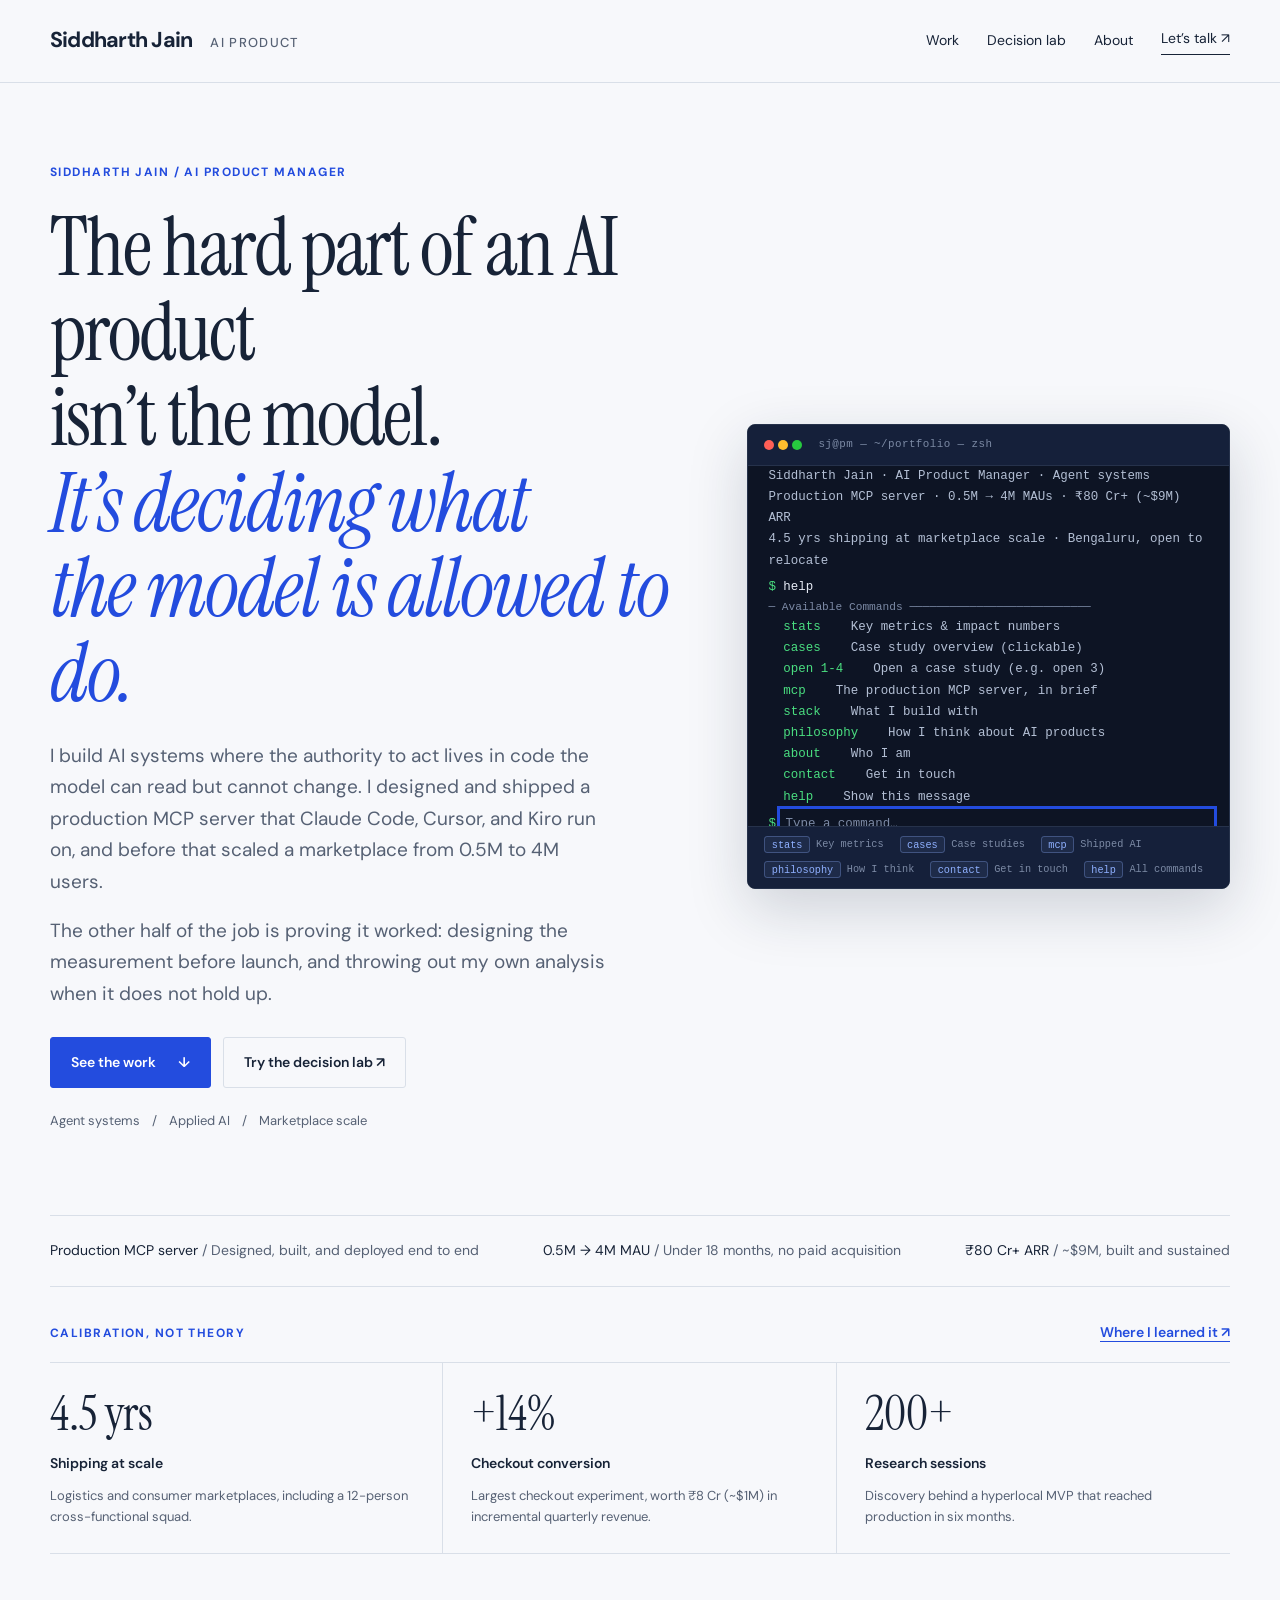
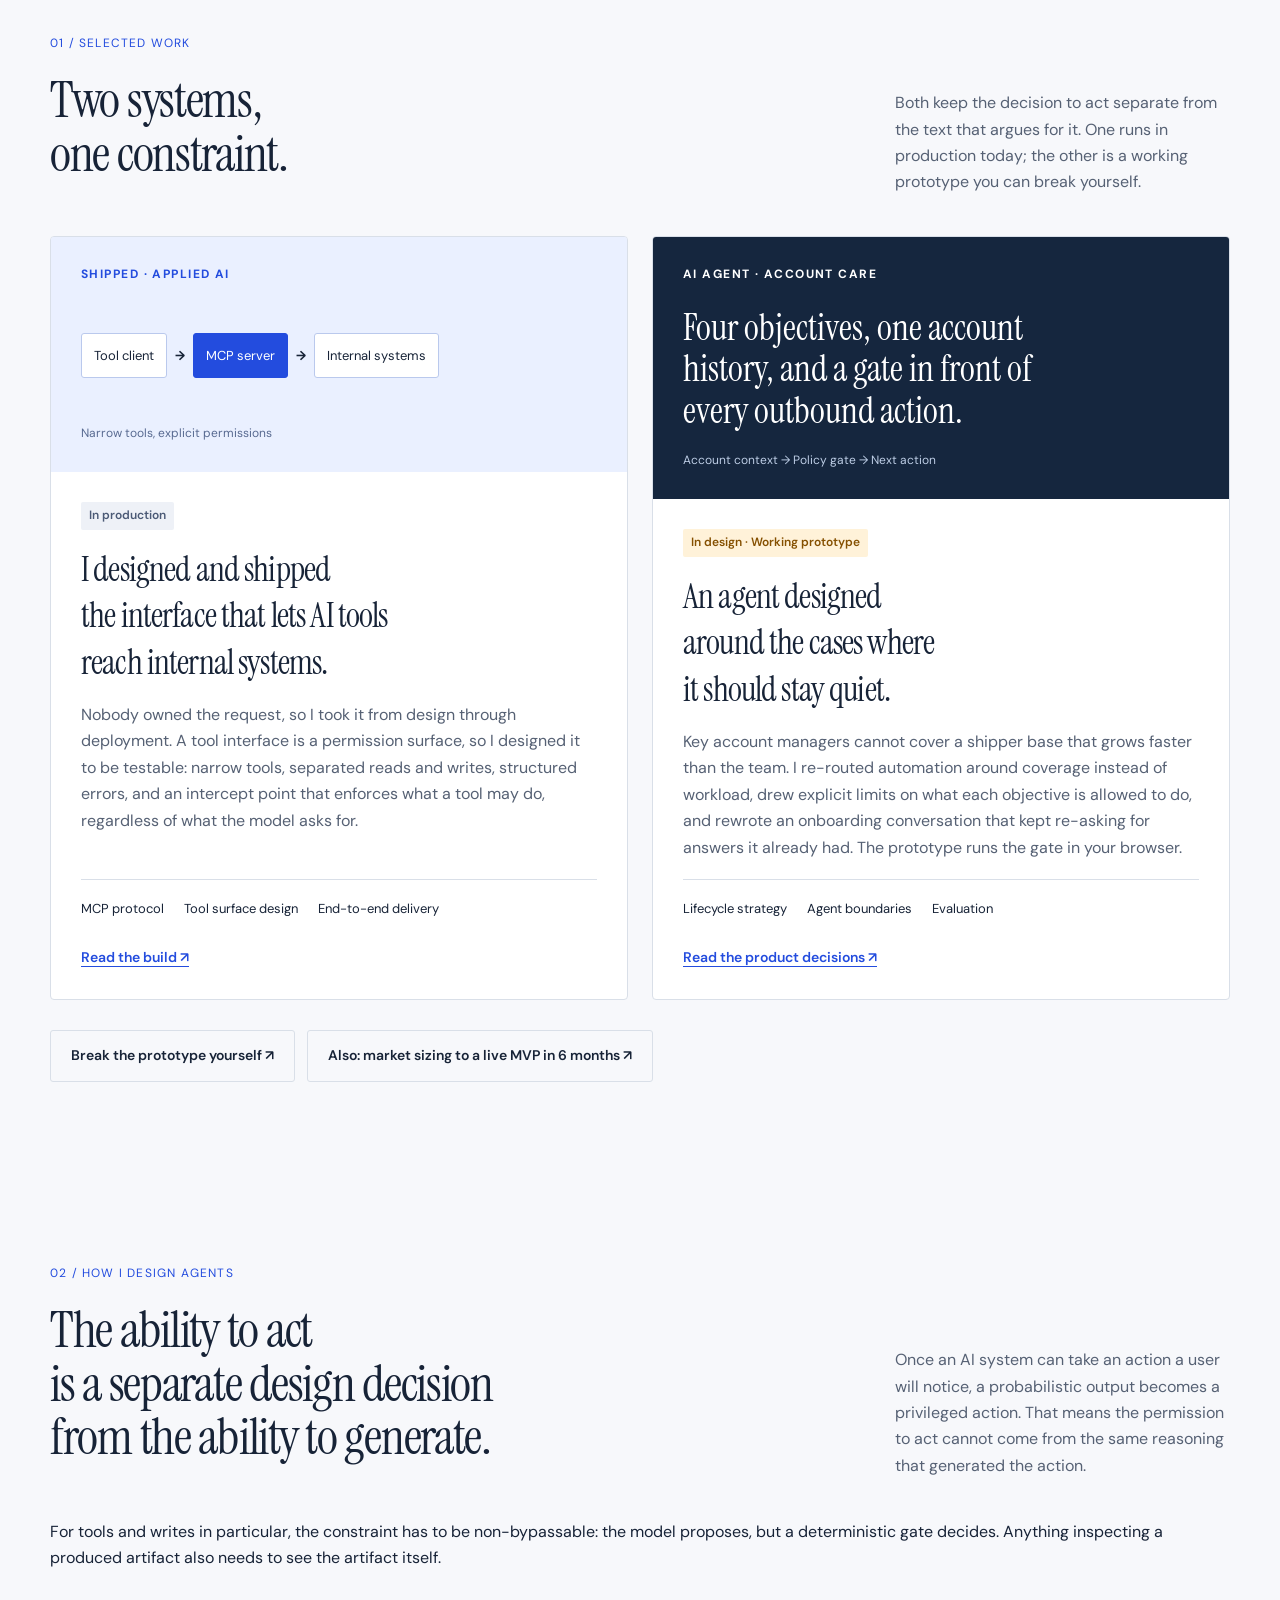
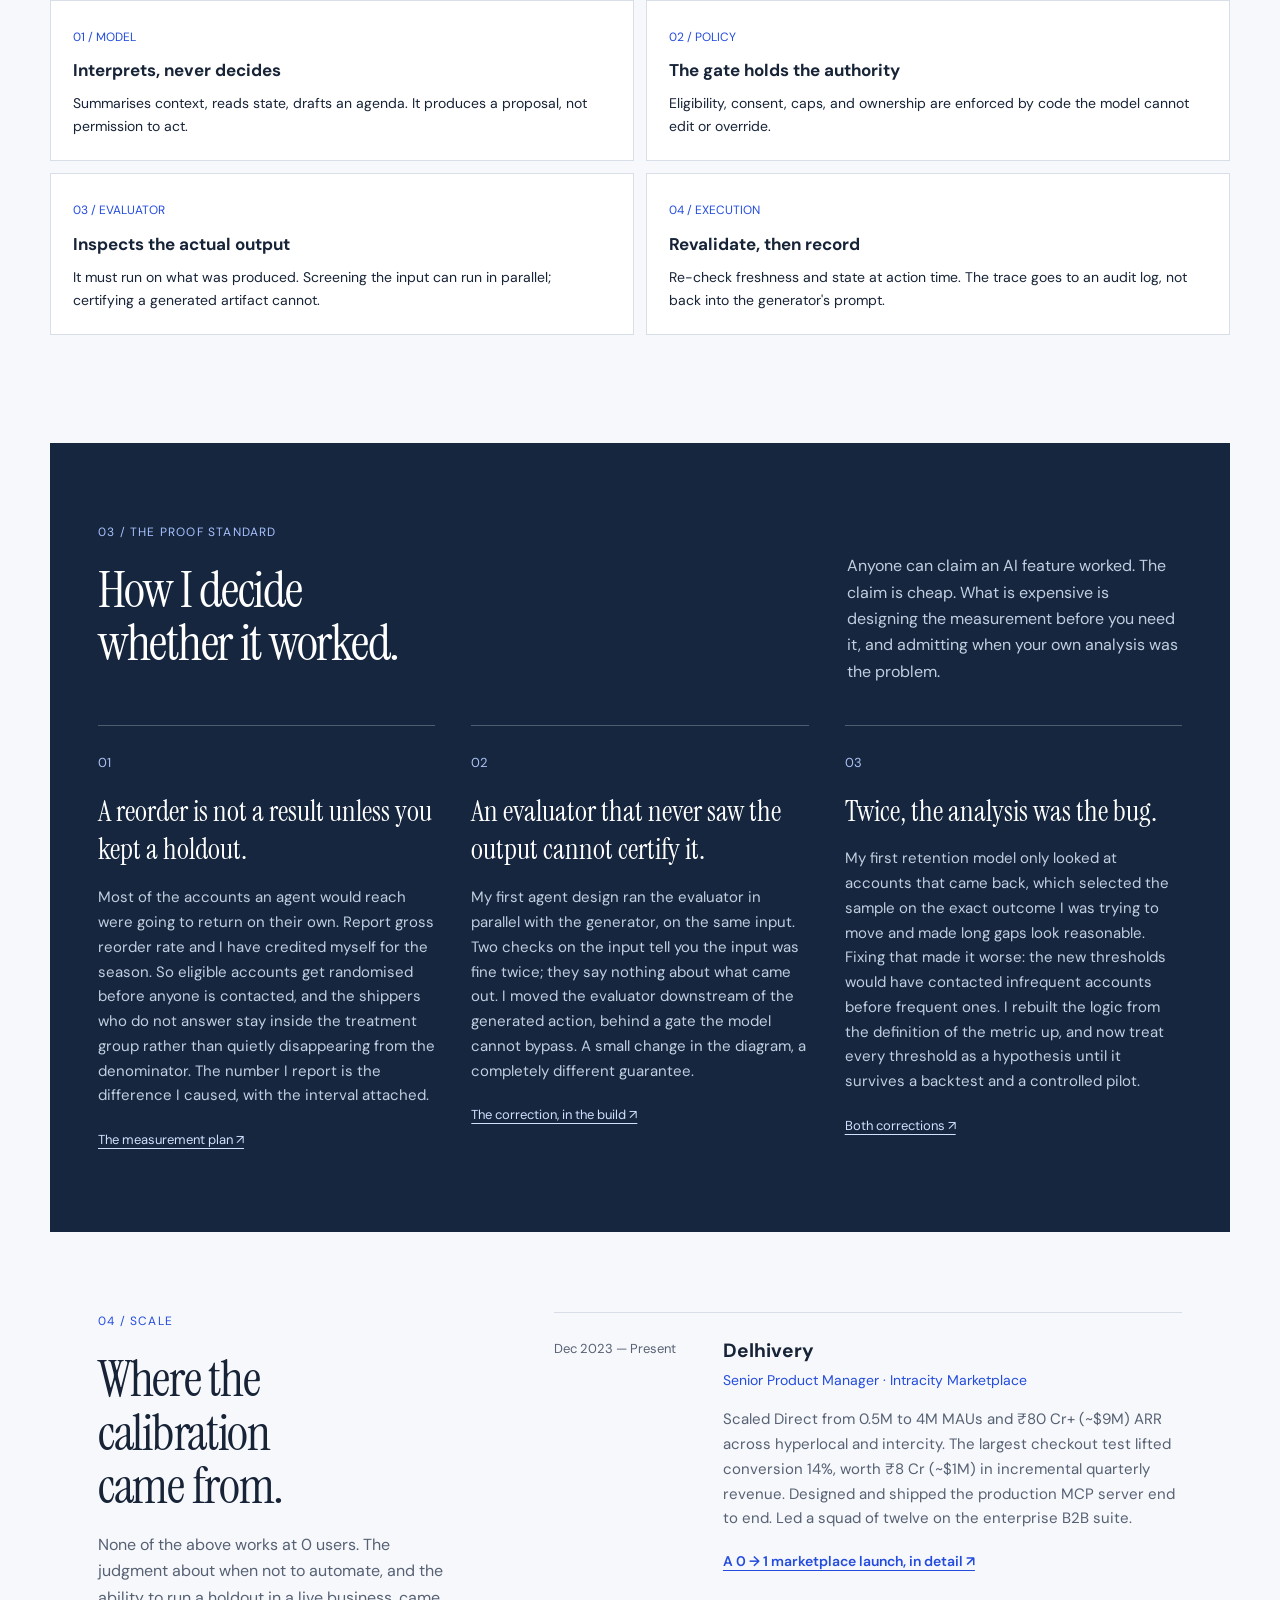
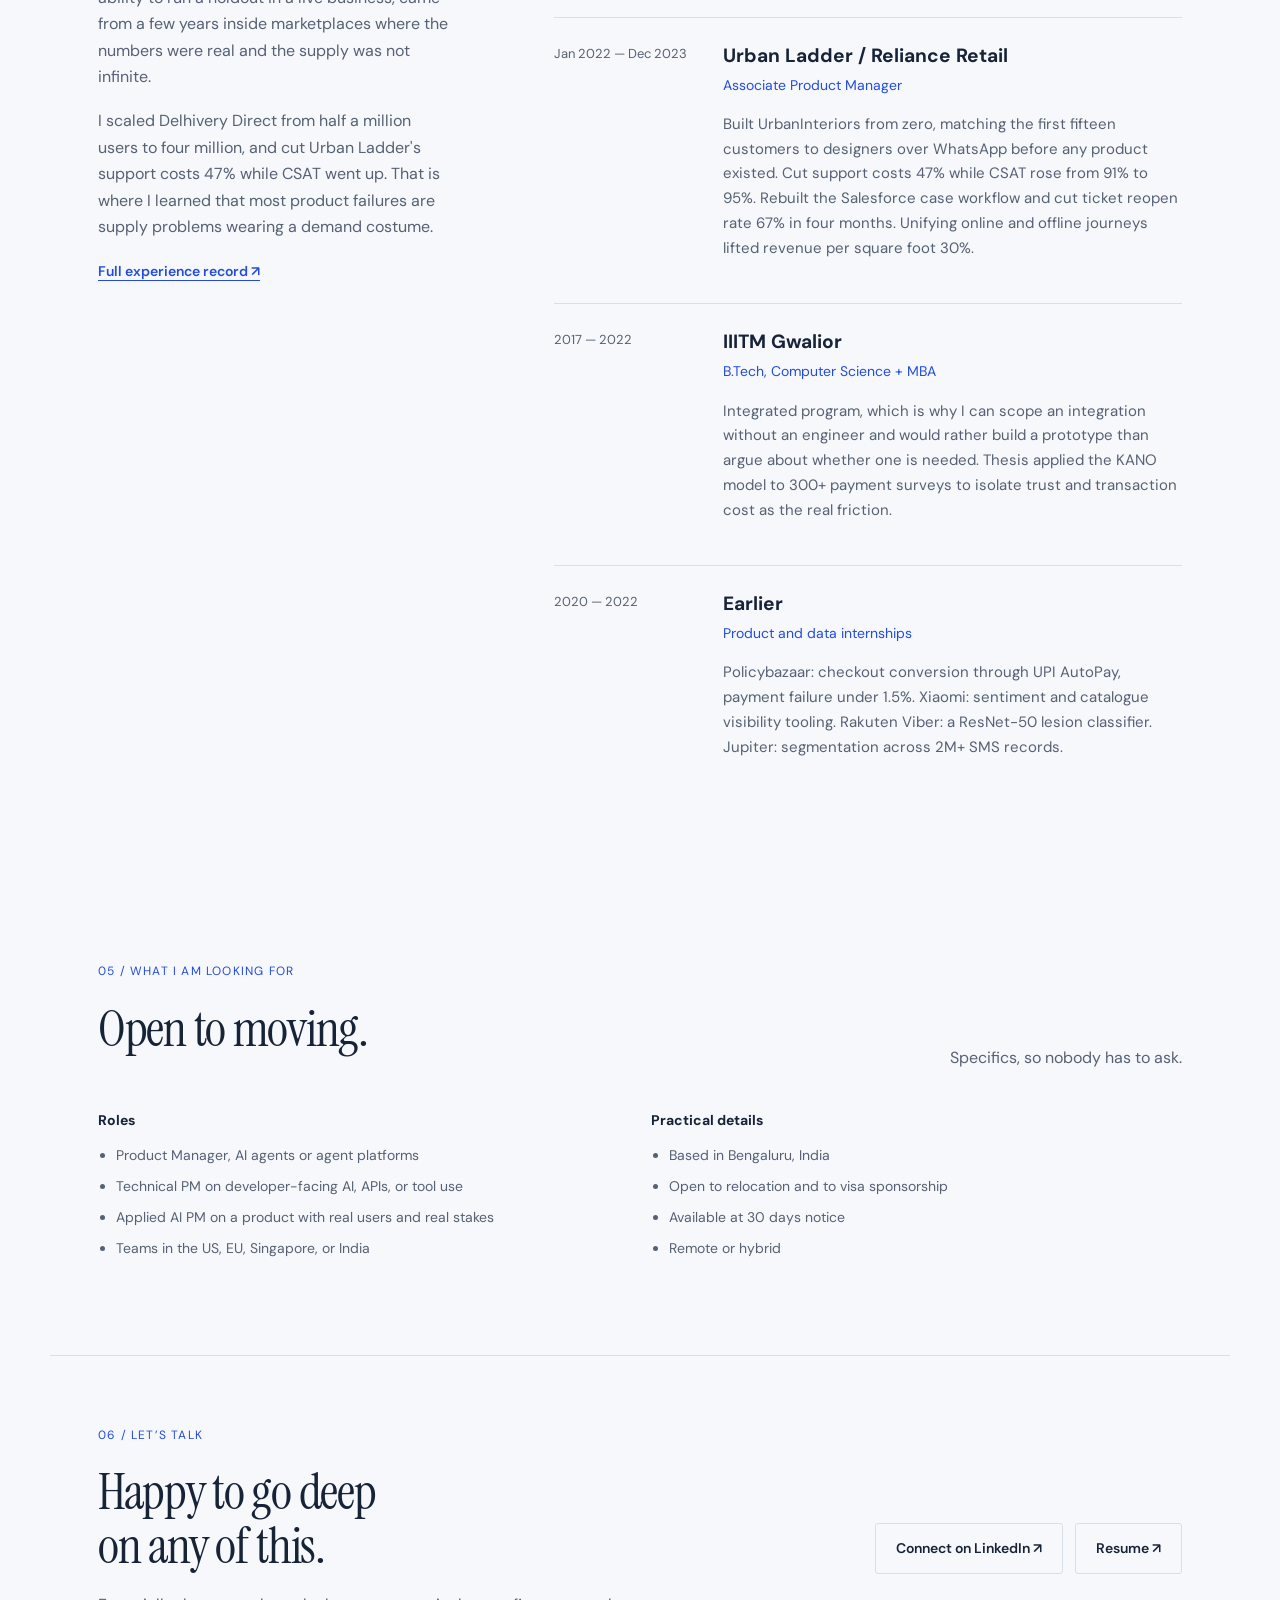
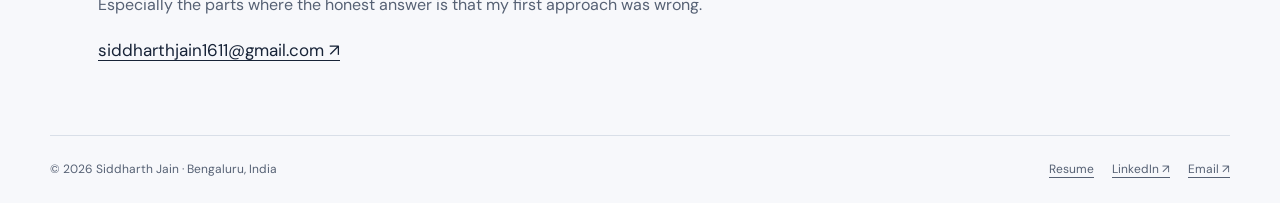
==== commit 06791e95: "Fix hero terminal rendering and tighten portfolio copy for AI PM roles - Move Claude Code terminal i" ====
--- a/index.html
+++ b/index.html
@@ -3,54 +3,58 @@
 <head>
 <meta charset="utf-8">
 <meta name="viewport" content="width=device-width,initial-scale=1"><title>Siddharth Jain — AI Product Manager | Bounded authority, real measurement</title>
-<meta name="description" content="I build AI systems where the authority to act lives in code the model can read but cannot change. Shipped a production MCP server alone, designed a bounded agent for account care, and scaled a marketplace from 0.5M to 4M users.">
+<meta name="description" content="I build AI systems where the authority to act lives in code the model can read but cannot change. Shipped a production MCP server end to end, designed a bounded agent for account care, and scaled a marketplace from 0.5M to 4M users.">
 <meta name="theme-color" content="#15263e">
 <link rel="stylesheet" href="portfolio.css">
 <link rel="icon" href="assets/favicon.svg" type="image/svg+xml">
 
-<style>/* ── TERMINAL ── */
-.terminal-section { padding: 0 3rem 3rem; }
-.terminal-inner { max-width: 1280px; margin: 0 auto; }
-.terminal { background: #0d0e14; border: 1px solid var(--border); border-radius: 6px; overflow: hidden; font-family: var(--font-mono); box-shadow: 0 0 60px rgba(79,142,247,0.04); opacity: 0; animation: fadeUp 0.7s ease 0.8s forwards; }
-.terminal-header { display: flex; align-items: center; gap: 0.5rem; padding: 0.65rem 1rem; background: #151721; border-bottom: 1px solid var(--border); }
-.terminal-dot { width: 8px; height: 8px; border-radius: 50%; }
+<style>
+/* ── HERO TERMINAL ── */
+.hero-box { min-width: 0; }
+.terminal {
+  --t-bg: #0d1424; --t-bar: #15203a; --border: #26324b;
+  --text: #e6ebf5; --text2: #b3bfd4; --text3: #7c8aa5;
+  --accent: #8fb0ff; --green: #4ade80;
+  --font-mono: 'JetBrains Mono', ui-monospace, SFMono-Regular, Menlo, Consolas, monospace;
+  background: var(--t-bg); border: 1px solid var(--border); border-radius: 8px; overflow: hidden;
+  font-family: var(--font-mono); color: var(--text2);
+  box-shadow: 0 20px 60px rgba(21,38,62,0.18);
+  animation: term-in 0.6s ease 0.2s both;
+}
+.terminal-header { display: flex; align-items: center; gap: 0.5rem; padding: 0.7rem 1rem; background: var(--t-bar); border-bottom: 1px solid var(--border); }
+.terminal-dot { width: 10px; height: 10px; border-radius: 50%; }
 .terminal-dot.red { background: #ff5f56; }
 .terminal-dot.amber { background: #ffbd2e; }
 .terminal-dot.green { background: #27c93f; }
-.terminal-title { font-size: 0.6rem; color: var(--text3); letter-spacing: 0.05em; margin-left: 0.5rem; text-transform: uppercase; }
-.terminal-body { padding: 1.25rem; min-height: 200px; display: flex; flex-direction: column; }
+.terminal-title { font-size: 0.68rem; color: var(--text3); letter-spacing: 0.04em; margin-left: 0.5rem; }
+.terminal-body { padding: 1.1rem 1.25rem; height: 360px; overflow-y: auto; cursor: text; scrollbar-width: thin; scrollbar-color: var(--border) transparent; }
 .terminal-line { font-size: 0.78rem; line-height: 1.7; white-space: pre-wrap; word-break: break-word; color: var(--text2); animation: fade-line 0.3s ease; }
-@keyframes fade-line { from { opacity: 0; transform: translateY(4px); } to { opacity: 1; transform: translateY(0); } }
-.terminal-line .prompt { color: var(--green); }
+.terminal-line .prompt, .terminal-prompt { color: var(--green); }
 .terminal-line .cmd { color: var(--text); }
 .terminal-line .output { color: var(--text2); }
-.terminal-line .highlight { color: var(--accent); }
-.terminal-line .success { color: var(--green); }
-.terminal-line .label { color: var(--text3); }
-.terminal-input-line { display: flex; align-items: center; gap: 0.6rem; margin-top: 0.5rem; }
-.terminal-prompt { color: var(--green); font-size: 0.78rem; }
-.terminal-input { background: none; border: none; outline: none; font-family: var(--font-mono); font-size: 0.78rem; color: var(--text); flex: 1; caret-color: var(--accent); }
-.terminal-input::placeholder { color: var(--text3); font-size: 0.7rem; }
-.terminal-typing { display: inline-block; width: 7px; height: 14px; background: var(--accent); animation: blink 1s step-end infinite; vertical-align: text-bottom; margin-left: 1px; }
-.terminal-commands-hint { margin-top: 0.5rem; padding: 0.5rem 1rem; border-top: 1px solid var(--border); display: flex; gap: 1rem; flex-wrap: wrap; justify-content: center; background: #151721; }
-.terminal-cmd-hint { font-size: 0.6rem; color: var(--text3); letter-spacing: 0.05em; }
-.terminal-cmd-hint kbd { color: var(--accent); border: 1px solid rgba(79,142,247,0.2); padding: 0.1rem 0.4rem; border-radius: 2px; background: rgba(79,142,247,0.05); }
-
-@media (max-width: 960px) {
-  .hero { grid-template-columns: 1fr; gap: 2rem; padding: 6rem 1.5rem 3rem; }
-  .terminal-section { padding: 0 1.5rem 2rem; }
+.terminal-input-line { align-items: center; gap: 0.6rem; margin-top: 0.4rem; }
+.terminal-prompt { font-size: 0.78rem; }
+.terminal-input { background: none; border: none; outline: none; padding: 0; font-family: var(--font-mono); font-size: 0.78rem; color: var(--text); flex: 1; min-width: 0; caret-color: var(--accent); }
+.terminal-input::placeholder { color: var(--text3); }
+.terminal-typing { display: inline-block; width: 7px; height: 14px; background: var(--accent); animation: term-blink 1s step-end infinite; vertical-align: text-bottom; margin-left: 1px; }
+.terminal-commands-hint { padding: 0.6rem 1rem; border-top: 1px solid var(--border); display: flex; gap: 0.5rem 1rem; flex-wrap: wrap; background: var(--t-bar); }
+.terminal-cmd-hint { font-size: 0.64rem; color: var(--text3); }
+.terminal-cmd-hint kbd { font-family: var(--font-mono); color: var(--accent); border: 1px solid rgba(143,176,255,0.3); padding: 0.1rem 0.4rem; border-radius: 3px; background: rgba(143,176,255,0.08); cursor: pointer; }
+.terminal-cmd-hint kbd:hover { background: rgba(143,176,255,0.18); }
+@keyframes term-in { from { opacity: 0; transform: translateY(12px); } to { opacity: 1; transform: none; } }
+@keyframes fade-line { from { opacity: 0; } to { opacity: 1; } }
+@keyframes term-blink { 50% { opacity: 0; } }
+@media (max-width: 640px) {
+  .terminal-body { height: 300px; padding: 1rem; }
+  .terminal-line, .terminal-input, .terminal-prompt { font-size: 0.72rem; }
 }
-@media (max-width: 600px) {
-  .terminal-body { min-height: 240px; }
-  .terminal-cmd-hint { font-size: 0.55rem; }
-}
-
+@media (prefers-reduced-motion: reduce) { .terminal, .terminal-line, .terminal-typing { animation: none; } }
 </style>
 </head>
 <body><a class="skip" href="#main">Skip to content</a>
 <header class="site-header">
 <div class="wrap nav"><a class="brand" href="index.html">Siddharth Jain<span>AI PRODUCT</span></a>
-<nav class="nav-links" aria-label="Main navigation"><a href="index.html#work">Work</a><a href="growth-kam-lab.html">Decision lab</a><a class="desktop-link" href="index.html#about">About</a><a class="nav-contact" href="mailto:siddharthjain1611@gmail.com">Let’s talk ↗</a>
+<nav class="nav-links" aria-label="Main navigation"><a href="index.html#work">Work</a><a href="growth-kam-lab.html">Decision lab</a><a class="desktop-link" href="index.html#scale">About</a><a class="nav-contact" href="mailto:siddharthjain1611@gmail.com">Let’s talk ↗</a>
 </nav>
 </div>
 </header>
@@ -61,41 +65,14 @@
 <p class="eyebrow blue">Siddharth Jain / AI Product Manager</p>
 <h1 id="hero-title">The hard part of an AI product<br>isn’t the model.<br><em>It’s deciding what<br>the model is allowed to do.</em>
 </h1>
-<p class="intro">I build AI systems where the authority to act lives in code the model can read but cannot change. One of those is in production because I built and deployed it alone. The second is in design now.</p>
-<p class="intro">The rest of my work is the harder half: knowing whether any of it changed anything, and throwing out my own analysis when it did not hold up.</p>
+<p class="intro">I build AI systems where the authority to act lives in code the model can read but cannot change. I designed and shipped a production MCP server that Claude Code, Cursor, and Kiro run on, and before that scaled a marketplace from 0.5M to 4M users.</p>
+<p class="intro">The other half of the job is proving it worked: designing the measurement before launch, and throwing out my own analysis when it does not hold up.</p>
 <div class="actions"><a class="button" href="#work">See the work <span aria-hidden="true">↓</span></a><a class="button secondary" href="growth-kam-lab.html">Try the decision lab ↗</a>
 </div>
 <p class="hero-note">Agent systems <span aria-hidden="true">/</span> Applied AI <span aria-hidden="true">/</span> Marketplace scale</p>
 
 </div>
-<div class="hero-box" style="background: var(--navy); color: white; padding: 2rem; border-radius: 8px; box-shadow: 0 20px 60px rgba(21,38,62,0.15);">
-<h3 style="font-family: var(--serif); font-size: 2.2rem; line-height: 1.15; margin: 0 0 1rem;">Build AI that can act safely.</h3>
-<p style="color: #cfdaed; font-size: 1rem; line-height: 1.7; margin: 0 0 1.5rem;">Bounded authority. Measurable impact. Systems that work under real constraints.</p>
-<ul style="list-style: none; padding: 0; margin: 0; display: flex; flex-direction: column; gap: 0.75rem;">
-<li style="display: flex; gap: 0.75rem; align-items: start;"><span style="color: var(--green, #4ade80);">✓</span><span style="color: #cfdaed;">Production MCP server — zero handoff</span></li>
-<li style="display: flex; gap: 0.75rem; align-items: start;"><span style="color: var(--green, #4ade80);">✓</span><span style="color: #cfdaed;">Policy-first agent design</span></li>
-<li style="display: flex; gap: 0.75rem; align-items: start;"><span style="color: var(--green, #4ade80);">✓</span><span style="color: #cfdaed;">Scale: 0.5M → 4M MAU, ₹80 Cr+ ARR</span></li>
-</ul>
-<div style="margin-top: 1.75rem; display: flex; gap: 0.75rem; flex-wrap: wrap;">
-<a href="#work" style="color: white; text-decoration: none; padding: 0.65rem 1rem; border: 1px solid rgba(255,255,255,0.25); border-radius: 3px;">View work →</a>
-<a href="resume.html" style="color: #d5e0ff; text-decoration: none; padding: 0.65rem 1rem;">Resume →</a>
-</div>
-</div>
-</section>
-
-
-<!-- TERMINAL -->
-<div class="terminal-section">
-<div class="terminal-inner">
-
-<div class="mode-toggle-wrap">
-  <div class="mode-toggle">
-    <button class="mode-btn active" data-mode="terminal">⌨️ Claude Code</button>
-    <button class="mode-btn" data-mode="ide">📄 Cursor IDE</button>
-  </div>
-</div>
-
-<!-- TERMINAL MODE (Claude Code-like) -->
+<div class="hero-box">
 <div class="terminal" id="terminal-mode">
 <div class="terminal-header">
 <div style="display:flex;gap:4px;"><div class="terminal-dot red"></div><div class="terminal-dot amber"></div><div class="terminal-dot green"></div></div>
@@ -103,845 +80,212 @@
 </div>
 <div class="terminal-body" id="terminal-body">
 <div class="terminal-line"><span class="prompt">$ </span><span class="cmd">cat profile.md</span></div>
-<div class="terminal-line"><span class="output">Siddharth Jain · Senior PM · Marketplace &amp; AI</span></div>
-<div class="terminal-line"><span class="output">4.5yr · 4M MAUs · ₹80Cr+ ARR · 14% conversion lift</span></div>
-<div class="terminal-line"><span class="output">AI builder: Kiro, Cursor, Claude Code · Shipped production MCP server</span></div>
+<div class="terminal-line"><span class="output">Siddharth Jain · AI Product Manager · Agent systems</span></div>
+<div class="terminal-line"><span class="output">Production MCP server · 0.5M → 4M MAUs · ₹80 Cr+ (~$9M) ARR</span></div>
+<div class="terminal-line"><span class="output">4.5 yrs shipping at marketplace scale · Bengaluru, open to relocate</span></div>
 <div class="terminal-line" style="margin-top:0.3rem;"><span class="prompt">$ </span><span class="cmd" id="typed-command"></span><span class="terminal-typing" id="typing-cursor"></span></div>
 <div id="terminal-output-area"></div>
 <div class="terminal-input-line" id="terminal-input-line" style="display:none;">
 <span class="terminal-prompt">$</span>
-<input type="text" class="terminal-input" id="terminal-input" placeholder="Type a command…" autofocus spellcheck="false">
+<input type="text" class="terminal-input" id="terminal-input" placeholder="Type a command…" spellcheck="false">
 </div>
 </div>
 <div class="terminal-commands-hint">
 <span class="terminal-cmd-hint"><kbd>stats</kbd> Key metrics</span>
 <span class="terminal-cmd-hint"><kbd>cases</kbd> Case studies</span>
-<span class="terminal-cmd-hint"><kbd>stack</kbd> AI toolkit</span>
-<span class="terminal-cmd-hint"><kbd>philosophy</kbd> My approach</span>
+<span class="terminal-cmd-hint"><kbd>mcp</kbd> Shipped AI</span>
+<span class="terminal-cmd-hint"><kbd>philosophy</kbd> How I think</span>
 <span class="terminal-cmd-hint"><kbd>contact</kbd> Get in touch</span>
 <span class="terminal-cmd-hint"><kbd>help</kbd> All commands</span>
 </div>
 </div>
-
-<!-- IDE MODE (Cursor-like) -->
-<div class="ide-layout" id="ide-mode" style="display:none;">
-<div class="ide-sidebar">
-<div class="ide-sidebar-header">EXPLORER</div>
-<div class="ide-file-list">
-<div class="ide-file active" data-file="about"><span class="ide-file-icon">📄</span> about.md</div>
-<div class="ide-file" data-file="experience"><span class="ide-file-icon">📄</span> experience.md</div>
-<div class="ide-folder"><span class="ide-file-icon">📁</span> cases</div>
-<div class="ide-file indent" data-file="case-1"><span class="ide-file-icon">📄</span> 01-geofencing.md</div>
-<div class="ide-file indent" data-file="case-2"><span class="ide-file-icon">📄</span> 02-agent-eval.md</div>
-<div class="ide-file indent" data-file="case-3"><span class="ide-file-icon">📄</span> 03-propensity.md</div>
-<div class="ide-file indent" data-file="case-4"><span class="ide-file-icon">📄</span> 04-omnichannel.md</div>
-<div class="ide-file" data-file="stack"><span class="ide-file-icon">📄</span> ai-stack.md</div>
-<div class="ide-file" data-file="contact"><span class="ide-file-icon">📄</span> contact.md</div>
-</div>
-</div>
-<div class="ide-main">
-<div class="ide-tabs">
-<span class="ide-tab active">about.md</span>
-</div>
-<div class="ide-editor">
-<pre class="ide-content" id="ide-content"></pre>
-</div>
-<div class="ide-terminal-panel">
-<div class="ide-terminal-header">
-<span>TERMINAL</span>
-<span>sj@pm</span>
-</div>
-<div class="ide-terminal-body">
-<div class="ide-terminal-output" id="ide-terminal-output"></div>
-<div class="ide-terminal-input-line">
-<span class="terminal-prompt">$</span>
-<input type="text" class="ide-terminal-input" id="ide-terminal-input" placeholder="Type a command…" spellcheck="false">
-</div>
-</div>
-</div>
-</div>
-</div>
-
-</div>
-</div>
-
-<!-- EXPERTISE BELT -->
-<div id="expertise">
-<div class="expertise-inner">
-<div class="expertise-label">Areas of expertise &amp; tools</div>
-<div class="expertise-grid">
-<span class="skill-pill highlight">Multi-sided Marketplace</span>
-<span class="skill-pill highlight">Driver/Earner Product</span>
-<span class="skill-pill highlight">Surge Pricing</span>
-<span class="skill-pill highlight">Real-time Dispatch</span>
-<span class="skill-pill highlight">Consumer Growth</span>
-<span class="skill-pill highlight">0 to 1 Products</span>
-<span class="skill-pill green">Kiro</span>
-<span class="skill-pill green">Cursor</span>
-<span class="skill-pill green">Claude Code</span>
-<span class="skill-pill green">Prompt Engineering</span>
-<span class="skill-pill green">LLM Workflow Design</span>
-<span class="skill-pill">Python</span>
-<span class="skill-pill">SQL</span>
-<span class="skill-pill">Tableau</span>
-<span class="skill-pill">ML Pipelines</span>
-<span class="skill-pill">API Design</span>
-<span class="skill-pill">Microservices</span>
-<span class="skill-pill">A/B Experimentation</span>
-<span class="skill-pill">Salesforce</span>
-<span class="skill-pill">CleverTap</span>
-<span class="skill-pill purple">Marketplace Dynamics</span>
-<span class="skill-pill purple">Pricing Strategy</span>
-<span class="skill-pill purple">CRM</span>
-<span class="skill-pill purple">Payments</span>
-<span class="skill-pill purple">Fintech</span>
-<span class="skill-pill purple">User Research</span>
-</div>
-</div>
-</div>
-
-<!-- ABOUT -->
-<section id="about">
-<div class="container">
-<div class="section-eyebrow"><span class="eyebrow-num">01</span><div class="eyebrow-rule"></div></div>
-<h2 class="section-title">The Story</h2>
-<div class="about-layout">
-<div>
-<div class="about-text">
-<p>My background is CS, but I ended up in product because the hardest problems I found weren't technical — they were the ones where you'd built the right system and people still didn't use it the way you expected.</p>
-<p>At <strong>Delhivery</strong>, I own intracity: the algorithms that match drivers to orders, the surge pricing that adjusts in real time, and the acceptance mechanics that determine whether a driver takes a trip or waits for something better. It's a marketplace where changing one parameter affects pickup times across six cities within the hour. I've shipped things that worked, and a few that didn't.</p>
-<p>In 2024, I started building alongside AI coding agents — Kiro, Cursor, and Claude Code. What began as prototyping driver allocation flows turned into a meaningful workflow: writing specs, generating testable code, reviewing with engineers, shipping faster. I now treat <strong>agentic coding as a PM skill</strong>, not just a developer tool. It's changed how I scope, how I communicate with eng, and how quickly I can validate assumptions.</p>
-<p>Before Delhivery, at <strong>Urbanladder</strong>, I built UrbanInteriors from zero. The brief was vague: make interior design a business. I spent the first month manually matching customers to designers on WhatsApp before writing a single line of product spec. That manual phase is still the best product research I've done.</p>
-<p>My MBA thesis looked at why digital payment adoption stalled in certain segments despite good UX. The answer wasn't UX — it was incentive structure and reference price framing. I use that lens constantly.</p>
-</div>
-<div class="about-quote"><p>"When a metric isn't moving, the first question isn't what's broken — it's what does the user think this costs them."</p></div>
-</div>
-<div class="about-sidebar">
-<div class="info-card">
-<div class="info-card-label">Currently</div>
-<div class="info-card-body"><strong>Senior Product Manager (Promoted)</strong><br/>Delhivery · Bengaluru<br/><br/>Building supply-demand matching, surge pricing, and driver-side product for India's intracity delivery network.</div>
-</div>
-<div class="info-card">
-<div class="info-card-label">AI Builder Stack</div>
-<div class="tag-cloud">
-<span class="tag">Kiro</span><span class="tag">Cursor</span><span class="tag">Claude Code</span><span class="tag">RAG Architectures</span><span class="tag">LLM Evaluation</span><span class="tag">Agentic AI Systems</span><span class="tag">Prompt Engineering</span><span class="tag">ML Pipelines</span>
-</div>
-</div>
-<div class="info-card">
-<div class="info-card-label">Education</div>
-<div class="info-card-body"><strong>B.Tech (CS) + MBA, Integrated</strong><br/>IIITM Gwalior · 2017–2022<br/><br/>Thesis: Digital payment adoption barriers — KANO model, 300+ user surveys.</div>
-</div>
-<div class="info-card">
-<div class="info-card-label">Domain Depth</div>
-<div class="tag-cloud">
-<span class="tag">Multi-sided Marketplace</span><span class="tag">Logistics</span><span class="tag">Driver Product</span><span class="tag">Surge Pricing</span><span class="tag">Real-time Dispatch</span><span class="tag">A/B Testing</span><span class="tag">ML Collaboration</span><span class="tag">Consumer Growth</span><span class="tag">Payments</span>
-</div>
-</div>
-</div>
-</div>
-<div style="margin-top:4.5rem;">
-<div style="font-family:var(--font-mono);font-size:0.62rem;letter-spacing:0.15em;text-transform:uppercase;color:var(--text3);margin-bottom:1.5rem;">What I'm looking for</div>
-<div class="seeking-grid">
-<div class="seeking-card">
-<div class="seeking-icon">⚙️</div>
-<div class="seeking-title">Problems where data doesn't point to an obvious answer</div>
-<div class="seeking-body">Not roles where PM means writing specs for features engineering already knows how to build. I want to figure out why acceptance rate dropped when nothing changed.</div>
-</div>
-<div class="seeking-card">
-<div class="seeking-icon">🤖</div>
-<div class="seeking-title">Teams that treat AI as infrastructure, not a feature</div>
-<div class="seeking-body">I want to be at a company where LLM-augmented workflows are standard practice across PM, eng, and design — not a side experiment.</div>
-</div>
-<div class="seeking-card">
-<div class="seeking-icon">📈</div>
-<div class="seeking-title">A feedback loop that's days, not quarters</div>
-<div class="seeking-body">Marketplaces and consumer products are good for this. A bad pricing decision shows up in the data within a week. That speed is what I'm optimising for.</div>
-</div>
-</div>
-</div>
-</div>
-</section>
-
-<!-- EXPERIENCE -->
-<section id="experience">
-<div class="container">
-<div class="section-eyebrow"><span class="eyebrow-num">02</span><div class="eyebrow-rule"></div></div>
-<h2 class="section-title">Work</h2>
-<div class="exp-timeline">
-
-<div class="exp-item">
-<div class="exp-left">
-<div class="exp-period">Dec 2023 – Present</div>
-<div class="exp-company">Delhivery</div>
-<div class="exp-sub">Bengaluru</div>
-</div>
-<div class="exp-right">
-<span class="exp-role-badge">Senior Product Manager (Promoted)</span>
-<div class="exp-role">Intracity Marketplace</div>
-<div class="exp-desc">Own the full marketplace stack for intracity delivery: supply-demand matching, driver acceptance mechanics, surge pricing, real-time routing, and the consumer-facing app. Led a cross-functional team of 12 engineers and designers across 6 cities. Independently architected and shipped a production-grade remote MCP server using Cursor, Kiro, and Claude Code with zero engineering hand-off.</div>
-<div class="exp-highlights">
-<div class="exp-highlight">Scaled Delhivery Direct from 0.5M to 4M MAUs, generating ₹80 Cr+ ARR</div>
-<div class="exp-highlight">P80 pickup time of 15 minutes at 99.9% uptime across 18,000+ daily orders</div>
-<div class="exp-highlight">14% intercity conversion lift via A/B experimentation — ₹8 Cr additional quarterly revenue</div>
-<div class="exp-highlight">Shipped Driver Tips product after 100+ earner discovery interviews</div>
-<div class="exp-highlight">B2B enterprise API suite enabling ₹10 Cr+ quarterly partner integrations</div>
-<div class="exp-highlight">Independently architected and shipped a production-grade remote MCP server using AI agents — zero engineering hand-off</div>
-</div>
-<div class="exp-metrics">
-<span class="metric-chip good">8× MAU Growth</span>
-<span class="metric-chip good">₹80Cr+ ARR</span>
-<span class="metric-chip good">14% Conversion Lift</span>
-<span class="metric-chip good">99.9% Uptime</span>
-</div>
-</div>
-</div>
-
-<div class="exp-item">
-<div class="exp-left">
-<div class="exp-period">Jan 2022 – Dec 2023</div>
-<div class="exp-company">Urbanladder</div>
-<div class="exp-sub">Reliance Retail · Bengaluru</div>
-</div>
-<div class="exp-right">
-<span class="exp-role-badge">Associate Product Manager</span>
-<div class="exp-role">Consumer &amp; CRM Product</div>
-<div class="exp-desc">Built UrbanInteriors from zero — an interior design product line connecting customers to designers. Also led support automation and CRM transformation, working across consumer, operations, and CRM product surfaces.</div>
-<div class="exp-highlights">
-<div class="exp-highlight">0 to ₹37.5L monthly revenue — 5 to 50+ design projects/month at ₹7.5L AOV</div>
-<div class="exp-highlight">47% reduction in support costs via AI chatbot with 95%+ CSAT maintained</div>
-<div class="exp-highlight">30% increase in store revenue per sq. ft via CleverTap + Salesforce CRM integration</div>
-<div class="exp-highlight">67% reduction in support ticket reopening through Salesforce workflow redesign</div>
-</div>
-<div class="exp-metrics">
-<span class="metric-chip good">₹37.5L/mo Revenue</span>
-<span class="metric-chip good">47% Cost Reduction</span>
-<span class="metric-chip good">95%+ CSAT</span>
-</div>
-</div>
-</div>
-
-<div class="exp-item">
-<div class="exp-left">
-<div class="exp-period">2020 – 2022</div>
-<div class="exp-company">Earlier Roles</div>
-<div class="exp-sub">Multiple</div>
-</div>
-<div class="exp-right">
-<span class="exp-role-badge">Internships</span>
-<div class="exp-role">Jupiter · Rakuten Viber · Xiaomi · Policybazaar</div>
-<div class="exp-desc">Four internships across fintech, healthcare AI, consumer electronics, and insurance — building clustering and DNN pipelines on 2M+ SMS records (Jupiter), architecting a Skin Cancer Detection platform with 89% diagnostic accuracy (Rakuten Viber), reducing payment failure to &lt;1.5% via auto-fallback logic with 25% conversion lift (Policybazaar), and building a 96%-accurate sentiment analysis model (Xiaomi).</div>
-</div>
-</div>
-
-</div>
-</div>
-</section>
-
-<!-- CASE STUDIES -->
-<section id="cases">
-<div class="container">
-<div class="section-eyebrow"><span class="eyebrow-num">03</span><div class="eyebrow-rule"></div></div>
-<h2 class="section-title">Case Studies</h2>
-<p class="cases-intro">Eight write-ups on real and analytical product problems — covering things I shipped, things I diagnosed, and things I believe should exist. Click any card to read the full case.</p>
-<div class="cases-grid">
-
-<div class="case-card" data-case="scale">
-<div>
-<div class="case-num">01</div>
-<span class="case-tag blue">Marketplace Growth</span>
-<div class="case-title">0.5M to 4M MAUs: Scaling an Intracity Marketplace</div>
-<div class="case-subtitle">The product decisions, experiments, and tradeoffs behind scaling Delhivery Direct from a small consumer app to India's largest intracity platform.</div>
-</div>
-<div class="case-footer"><span class="case-company">Delhivery · 2024</span><span class="case-arrow">→</span></div>
-</div>
-
-<div class="case-card" data-case="interiors">
-<div>
-<div class="case-num">02</div>
-<span class="case-tag green">0 to 1</span>
-<div class="case-title">Launching UrbanInteriors from Zero</div>
-<div class="case-subtitle">Building a supply-side matching product for interior design — from MVP scoping to ₹37.5L in monthly revenue without a single line of matching code in month one.</div>
-</div>
-<div class="case-footer"><span class="case-company">Urbanladder · 2022</span><span class="case-arrow">→</span></div>
-</div>
-
-<div class="case-card" data-case="surge">
-<div>
-<div class="case-num">03</div>
-<span class="case-tag purple">Pricing &amp; Algorithms</span>
-<div class="case-title">Designing Surge Pricing for Hyperlocal Delivery</div>
-<div class="case-subtitle">How we built a dynamic pricing system that balances driver supply, order demand, and price sensitivity — and what we got wrong the first time.</div>
-</div>
-<div class="case-footer"><span class="case-company">Delhivery · 2024</span><span class="case-arrow">→</span></div>
-</div>
-
-<div class="case-card" data-case="chatbot">
-<div>
-<div class="case-num">04</div>
-<span class="case-tag amber">Automation</span>
-<div class="case-title">Cutting Support Costs 47% Without Hurting CSAT</div>
-<div class="case-subtitle">The rollout strategy, metric framework, and the incident that almost made us roll it back — deploying an AI support chatbot at Urbanladder.</div>
-</div>
-<div class="case-footer"><span class="case-company">Urbanladder · 2023</span><span class="case-arrow">→</span></div>
-</div>
-
-<div class="case-card" data-case="metricdrop">
-<div>
-<div class="case-num">05</div>
-<span class="case-tag red">Metric Diagnosis</span>
-<div class="case-title">Why Intercity Conversion Dropped 9% in Three Weeks</div>
-<div class="case-subtitle">A structured root-cause investigation into a conversion drop that looked like a UX problem but turned out to be a reference-price failure.</div>
-</div>
-<div class="case-footer"><span class="case-company">Delhivery · 2024</span><span class="case-arrow">→</span></div>
-</div>
-
-<div class="case-card" data-case="swiggy">
-<div>
-<div class="case-num">06</div>
-<span class="case-tag blue">Product Critique</span>
-<div class="case-title">Swiggy's Reuse Bag Programme: What Worked, What Didn't, What's Missing</div>
-<div class="case-subtitle">A PM teardown of Swiggy's sustainability initiative — the incentive design, the adoption curve problem, and how I'd redesign it to actually change user behaviour.</div>
-</div>
-<div class="case-footer"><span class="case-company">Product Critique · 2025</span><span class="case-arrow">→</span></div>
-</div>
-
-<div class="case-card" data-case="critique">
-<div>
-<div class="case-num">07</div>
-<span class="case-tag amber">Product Critique</span>
-<div class="case-title">What Google Maps Gets Wrong About Delivery ETAs</div>
-<div class="case-subtitle">A PM's view on why ETA accuracy is broken at last-mile, who it hurts most, and what a better system would look like for delivery-specific contexts.</div>
-</div>
-<div class="case-footer"><span class="case-company">Personal · 2025</span><span class="case-arrow">→</span></div>
-</div>
-
-<div class="case-card" data-case="scheduled">
-<div>
-<div class="case-num">08</div>
-<span class="case-tag green">Product Strategy</span>
-<div class="case-title">The Next Feature for Delhivery Intracity: Scheduled Delivery Windows</div>
-<div class="case-subtitle">A mini-PRD — the problem it solves, how I'd measure success, and what I'd deliberately not build in V1.</div>
-</div>
-<div class="case-footer"><span class="case-company">Delhivery · 2025</span><span class="case-arrow">→</span></div>
-</div>
-
-</div>
-</div>
-</section>
-
-<!-- RESUME -->
-<section id="resume">
-<div class="container">
-<div class="section-eyebrow" style="justify-content:center;"><span class="eyebrow-num">04</span></div>
-<h2 class="section-title" style="text-align:center;">Resume</h2>
-<p class="resume-copy">One page. Updated 2026. Covers marketplace, logistics, consumer product, and AI-augmented builder experience.</p>
-<a href="Siddharth_Jain_SPM_Resume.pdf" class="btn-primary" style="margin:0 auto;width:fit-content;display:flex;" download>Download Resume ↓</a>
-</div>
-</section>
-
-<!-- CONTACT -->
-<section id="contact">
-<div class="container">
-<div class="section-eyebrow"><span class="eyebrow-num">05</span><div class="eyebrow-rule"></div></div>
-<h2 class="section-title">Let's Talk</h2>
-<div class="contact-layout">
-<div>
-<div class="contact-heading">The best conversations start with a specific problem, not a job description.</div>
-<p class="contact-body">I'm open to senior PM roles at companies building marketplace, fintech, consumer, or AI-native products. If you're working on something interesting — or want to talk through a product problem — I'm easy to reach.<br/><br/>Best to email directly. I respond within 24 hours.</p>
-</div>
-<div class="contact-links">
-<div class="contact-item">
-<span class="contact-link-label contact-item-label">Email</span>
-<a href="mailto:siddharthjain1611@gmail.com" class="contact-item-val">siddharthjain1611@gmail.com</a>
-</div>
-<div class="contact-item">
-<span class="contact-item-label">Phone</span>
-<a href="tel:+919256800777" class="contact-item-val">+91 92568 00777</a>
-</div>
-<div class="contact-item">
-<span class="contact-item-label">LinkedIn</span>
-<a href="https://linkedin.com/in/siddharthjain1611" target="_blank" class="contact-item-val">linkedin.com/in/siddharthjain1611</a>
-</div>
-<div class="contact-item">
-<span class="contact-item-label">Portfolio</span>
-<a href="https://siddharthjain1611.github.io" target="_blank" class="contact-item-val">siddharthjain1611.github.io</a>
-</div>
-<div class="contact-item">
-<span class="contact-item-label">Location</span>
-<span class="contact-item-val" style="cursor:default;">Bengaluru, India</span>
-</div>
-</div>
-</div>
-</div>
-</section>
-
-<footer>
-<div class="footer-txt">Siddharth Jain · Product Manager · 2025</div>
-<div class="footer-txt">siddharthjain1611@gmail.com</div>
+</div>
+</section>
+
+<div class="cred-strip">
+<div>Production MCP server <span>/ Designed, built, and deployed end to end</span>
+</div>
+<div>0.5M → 4M MAU <span>/ Under 18 months, no paid acquisition</span>
+</div>
+<div>₹80 Cr+ ARR <span>/ ~$9M, built and sustained</span>
+</div>
+</div>
+<section class="career-proof" aria-labelledby="proof-title">
+<div class="proof-heading"><p class="eyebrow blue" id="proof-title">Calibration, not theory</p><a class="text-link" href="#scale">Where I learned it ↗</a></div>
+<div class="proof-grid"><div><strong>4.5 yrs</strong><span>Shipping at scale</span><p>Logistics and consumer marketplaces, including a 12-person cross-functional squad.</p></div><div><strong>+14%</strong><span>Checkout conversion</span><p>Largest checkout experiment, worth ₹8 Cr (~$1M) in incremental quarterly revenue.</p></div><div><strong>200+</strong><span>Research sessions</span><p>Discovery behind a hyperlocal MVP that reached production in six months.</p></div></div>
+</section>
+<section class="section" id="work">
+<div class="section-head">
+<div><span class="section-number">01 / SELECTED WORK</span>
+<h2>Two systems,<br>one constraint.</h2>
+</div>
+<p>Both keep the decision to act separate from the text that argues for it. One runs in production today; the other is a working prototype you can break yourself.</p>
+</div>
+<div class="case-grid">
+<article class="work-card">
+<div class="work-visual">
+<p class="eyebrow blue">Shipped · Applied AI</p>
+<div class="mini-flow" aria-label="Tool clients to MCP server to internal systems"><span>Tool client</span><b aria-hidden="true">→</b><span class="chosen">MCP server</span><b aria-hidden="true">→</b><span>Internal systems</span>
+</div>
+<p class="visual-caption">Narrow tools, explicit permissions</p>
+</div>
+<div class="work-content"><span class="status">In production</span>
+<h3>I designed and shipped<br>the interface that lets AI tools<br>reach internal systems.</h3>
+<p>Nobody owned the request, so I took it from design through deployment. A tool interface is a permission surface, so I designed it to be testable: narrow tools, separated reads and writes, structured errors, and an intercept point that enforces what a tool may do, regardless of what the model asks for.</p>
+<div class="work-meta"><span>MCP protocol</span><span>Tool surface design</span><span>End-to-end delivery</span>
+</div><a class="text-link" href="case-mcp-server.html">Read the build ↗</a>
+</div>
+</article>
+<article class="work-card">
+<div class="work-visual dark">
+<p class="eyebrow">AI agent · Account care</p>
+<blockquote>Four objectives, one account history, and a gate in front of every outbound action.</blockquote>
+<p class="visual-caption">Account context → Policy gate → Next action</p>
+</div>
+<div class="work-content"><span class="status review">In design · Working prototype</span>
+<h3>An agent designed<br>around the cases where<br>it should stay quiet.</h3>
+<p>Key account managers cannot cover a shipper base that grows faster than the team. I re-routed automation around coverage instead of workload, drew explicit limits on what each objective is allowed to do, and rewrote an onboarding conversation that kept re-asking for answers it already had. The prototype runs the gate in your browser.</p>
+<div class="work-meta"><span>Lifecycle strategy</span><span>Agent boundaries</span><span>Evaluation</span>
+</div><a class="text-link" href="case-growth-kam.html">Read the product decisions ↗</a>
+</div>
+</article>
+</div>
+<div class="actions" style="margin-top:30px"><a class="button secondary" href="growth-kam-lab.html">Break the prototype yourself ↗</a><a class="button secondary" href="case-hyperlocal.html">Also: market sizing to a live MVP in 6 months ↗</a></div>
+</section>
+<section class="section" id="approach">
+<div class="section-head">
+<div><span class="section-number">02 / HOW I DESIGN AGENTS</span>
+<h2>The ability to act<br>is a separate design decision<br>from the ability to generate.</h2>
+</div>
+<p>Once an AI system can take an action a user will notice, a probabilistic output becomes a privileged action. That means the permission to act cannot come from the same reasoning that generated the action.</p>
+</div>
+<p>For tools and writes in particular, the constraint has to be non-bypassable: the model proposes, but a deterministic gate decides. Anything inspecting a produced artifact also needs to see the artifact itself.</p>
+<div class="architecture">
+<div><span>01 / MODEL</span>
+<h3>Interprets, never decides</h3>
+<p>Summarises context, reads state, drafts an agenda. It produces a proposal, not permission to act.</p>
+</div>
+<div><span>02 / POLICY</span>
+<h3>The gate holds the authority</h3>
+<p>Eligibility, consent, caps, and ownership are enforced by code the model cannot edit or override.</p>
+</div>
+<div><span>03 / EVALUATOR</span>
+<h3>Inspects the actual output</h3>
+<p>It must run on what was produced. Screening the input can run in parallel; certifying a generated artifact cannot.</p>
+</div>
+<div><span>04 / EXECUTION</span>
+<h3>Revalidate, then record</h3>
+<p>Re-check freshness and state at action time. The trace goes to an audit log, not back into the generator's prompt.</p>
+</div>
+</div>
+</section>
+<section class="section principles" id="standard">
+<div class="wrap">
+<div class="section-head">
+<div><span class="section-number">03 / THE PROOF STANDARD</span>
+<h2>How I decide<br>whether it worked.</h2>
+</div>
+<p>Anyone can claim an AI feature worked. The claim is cheap. What is expensive is designing the measurement before you need it, and admitting when your own analysis was the problem.</p>
+</div>
+<div class="principle-grid">
+<article class="principle"><span class="number">01</span>
+<h3>A reorder is not a result unless you kept a holdout.</h3>
+<p>Most of the accounts an agent would reach were going to return on their own. Report gross reorder rate and I have credited myself for the season. So eligible accounts get randomised before anyone is contacted, and the shippers who do not answer stay inside the treatment group rather than quietly disappearing from the denominator. The number I report is the difference I caused, with the interval attached.</p><a href="case-growth-kam.html#measurement">The measurement plan ↗</a>
+</article>
+<article class="principle"><span class="number">02</span>
+<h3>An evaluator that never saw the output cannot certify it.</h3>
+<p>My first agent design ran the evaluator in parallel with the generator, on the same input. Two checks on the input tell you the input was fine twice; they say nothing about what came out. I moved the evaluator downstream of the generated action, behind a gate the model cannot bypass. A small change in the diagram, a completely different guarantee.</p><a href="case-mcp-server.html">The correction, in the build ↗</a>
+</article>
+<article class="principle"><span class="number">03</span>
+<h3>Twice, the analysis was the bug.</h3>
+<p>My first retention model only looked at accounts that came back, which selected the sample on the exact outcome I was trying to move and made long gaps look reasonable. Fixing that made it worse: the new thresholds would have contacted infrequent accounts before frequent ones. I rebuilt the logic from the definition of the metric up, and now treat every threshold as a hypothesis until it survives a backtest and a controlled pilot.</p><a href="case-growth-kam.html#learning">Both corrections ↗</a>
+</article>
+</div>
+</div>
+</section>
+<section class="section wrap experience" id="scale">
+<div class="experience-intro"><span class="section-number">04 / SCALE</span>
+<h2>Where the<br>calibration<br>came from.</h2>
+<p>None of the above works at 0 users. The judgment about when not to automate, and the ability to run a holdout in a live business, came from a few years inside marketplaces where the numbers were real and the supply was not infinite.</p>
+<p>I scaled Delhivery Direct from half a million users to four million, and cut Urban Ladder's support costs 47% while CSAT went up. That is where I learned that most product failures are supply problems wearing a demand costume.</p><a class="text-link" href="resume.html">Full experience record ↗</a>
+</div>
+<div>
+<article class="job"><time>Dec 2023 — Present</time>
+<div>
+<h3>Delhivery</h3>
+<p class="role">Senior Product Manager · Intracity Marketplace</p>
+<p>Scaled Direct from 0.5M to 4M MAUs and ₹80 Cr+ (~$9M) ARR across hyperlocal and intercity. The largest checkout test lifted conversion 14%, worth ₹8 Cr (~$1M) in incremental quarterly revenue. Designed and shipped the production MCP server end to end. Led a squad of twelve on the enterprise B2B suite.</p>
+<p style="margin-top:14px"><a class="text-link" href="case-hyperlocal.html">A 0 → 1 marketplace launch, in detail ↗</a></p>
+</div>
+</article>
+<article class="job"><time>Jan 2022 — Dec 2023</time>
+<div>
+<h3>Urban Ladder / Reliance Retail</h3>
+<p class="role">Associate Product Manager</p>
+<p>Built UrbanInteriors from zero, matching the first fifteen customers to designers over WhatsApp before any product existed. Cut support costs 47% while CSAT rose from 91% to 95%. Rebuilt the Salesforce case workflow and cut ticket reopen rate 67% in four months. Unifying online and offline journeys lifted revenue per square foot 30%.</p>
+</div>
+</article>
+<article class="job"><time>2017 — 2022</time>
+<div>
+<h3>IIITM Gwalior</h3>
+<p class="role">B.Tech, Computer Science + MBA</p>
+<p>Integrated program, which is why I can scope an integration without an engineer and would rather build a prototype than argue about whether one is needed. Thesis applied the KANO model to 300+ payment surveys to isolate trust and transaction cost as the real friction.</p>
+</div>
+</article>
+<article class="job"><time>2020 — 2022</time>
+<div>
+<h3>Earlier</h3>
+<p class="role">Product and data internships</p>
+<p>Policybazaar: checkout conversion through UPI AutoPay, payment failure under 1.5%. Xiaomi: sentiment and catalogue visibility tooling. Rakuten Viber: a ResNet-50 lesion classifier. Jupiter: segmentation across 2M+ SMS records.</p>
+</div>
+</article>
+</div>
+</section>
+<section class="section wrap" id="next">
+<div class="section-head">
+<div><span class="section-number">05 / WHAT I AM LOOKING FOR</span>
+<h2>Open to moving.</h2>
+</div>
+<p>Specifics, so nobody has to ask.</p>
+</div>
+<div class="brief-grid">
+<div>
+<h3>Roles</h3>
+<ul>
+<li>Product Manager, AI agents or agent platforms</li>
+<li>Technical PM on developer-facing AI, APIs, or tool use</li>
+<li>Applied AI PM on a product with real users and real stakes</li>
+<li>Teams in the US, EU, Singapore, or India</li>
+</ul>
+</div>
+<div>
+<h3>Practical details</h3>
+<ul>
+<li>Based in Bengaluru, India</li>
+<li>Open to relocation and to visa sponsorship</li>
+<li>Available at 30 days notice</li>
+<li>Remote or hybrid</li>
+</ul>
+</div>
+</div>
+</section>
+<section class="contact">
+<div class="wrap contact-inner">
+<div><span class="section-number">06 / LET’S TALK</span>
+<h2>Happy to go deep<br>on any of this.</h2>
+<p>Especially the parts where the honest answer is that my first approach was wrong.</p><a class="contact-email" href="mailto:siddharthjain1611@gmail.com">siddharthjain1611@gmail.com ↗</a>
+</div>
+<div class="actions"><a class="button secondary" href="https://www.linkedin.com/in/siddharthjain1611/">Connect on LinkedIn ↗</a><a class="button secondary" href="resume.html">Resume ↗</a></div>
+</div>
+</section>
+</div></main>
+<footer class="site-footer wrap">
+<div class="footer"><span>© 2026 Siddharth Jain · Bengaluru, India</span>
+<div><a href="resume.html">Resume</a><a href="https://www.linkedin.com/in/siddharthjain1611/">LinkedIn ↗</a><a href="mailto:siddharthjain1611@gmail.com">Email ↗</a>
+</div>
+</div>
 </footer>
-
-<!-- DRAWER -->
-<div class="drawer-overlay" id="drawerOverlay"></div>
-<div class="case-drawer" id="caseDrawer">
-<div class="drawer-inner" id="drawerContent"></div>
-</div>
-
 <script>
-const CASES = {
-scale: {
-tag: "Marketplace Growth", tagClass: "blue",
-title: "0.5M to 4M MAUs: Scaling an Intracity Marketplace",
-meta: "Delhivery · Intracity Marketplace · 2023–2024",
-stats: [{ num: "8×", lbl: "MAU Growth" }, { num: "₹80Cr+", lbl: "ARR Generated" }, { num: "15min", lbl: "P80 Pickup" }],
-sections: [
-{ title: "Starting Point", body: `<p>When I joined Delhivery's intracity team in December 2023, Delhivery Direct had roughly 0.5M monthly active users, primarily using it for intercity courier. Hyperlocal delivery was nascent — low supply, inconsistent reliability.</p><p>The mandate was broad: grow MAUs and ARR. The actual constraint was more specific — <strong>the marketplace had a supply problem masquerading as a demand problem.</strong> Users tried the app, found no available drivers or high ETAs, and churned. Adding more marketing to a broken supply-demand loop would accelerate churn, not fix it.</p>` },
-{ title: "The Framework: Fix Supply Before Scaling Demand", body: `<p>The first three months were entirely supply-side. Three levers:</p><ul><li><strong>Driver onboarding:</strong> Original flow took 4–7 days with in-person verification. Moved to async document upload with 24-hour review SLA — onboarding time dropped to 1.2 days on average.</li><li><strong>Shift incentives:</strong> Time-block incentives for drivers completing a minimum trip count in a 4-hour window. Shifted supply from random availability to predictable peak-hour coverage.</li><li><strong>Routing algorithm:</strong> Original matching optimised purely for distance. Added a time-weighted component factoring in traffic, driver location, and order complexity. P80 pickup dropped from 28 to 15 minutes over 6 months.</li></ul>` },
-{ title: "Then: Scaling Demand", body: `<p>Once P80 pickup was consistently below 20 minutes, we shifted to demand-side growth. The highest-ROI move was <strong>intercity-to-hyperlocal conversion</strong>. We had 1.5M+ intercity users who had already trusted us for courier. Targeted campaigns showing them the hyperlocal product — once supply reliability hit threshold in their city — converted far better than cold acquisition because the trust barrier was already cleared.</p><p>A/B experiments on checkout — price anchoring, ETA display, real-time driver location — added incremental conversion across the funnel. The largest experiment lifted intercity conversion by 14%, contributing ₹8 Cr in quarterly revenue.</p>` },
-{ title: "What the Numbers Don't Show", body: `<p>We had two cities where supply collapse caused NPS to drop below 20 during rapid demand scaling — we had grown demand faster than supply and created a negative experience loop. We paused growth campaigns and rebuilt supply coverage before resuming.</p><p>The lesson: in a marketplace, supply and demand must be managed as a ratio, not independently. A 10% MAU increase in a city with flat supply is worse than no MAU increase at all — it trains users to expect poor reliability.</p>` }
-]
-},
-interiors: {
-tag: "0 to 1", tagClass: "green",
-title: "Launching UrbanInteriors from Zero",
-meta: "Urbanladder · Reliance Retail Group · 2022–2023",
-stats: [{ num: "₹37.5L", lbl: "Monthly Revenue" }, { num: "10×", lbl: "Project Volume" }, { num: "₹7.5L", lbl: "Avg Order Value" }],
-sections: [
-{ title: "The Opportunity", body: `<p>Urbanladder had tens of thousands of customers buying furniture online, but no structured way to help them with the full room. Interior design services existed at the high end (₹5L+ projects), but a large underserved segment had budget for ₹3–10L projects and no reliable way to manage the process.</p><p>The brief: build a product connecting these customers to vetted designers. Revenue model: commission on completed projects. Starting state: zero designers, zero customers, no defined process.</p>` },
-{ title: "MVP Scoping: What's the Minimum That Can Close a Sale?", body: `<p>The temptation in 0-to-1 is to build everything at once. I kept asking: <strong>what is the minimum needed to close the first 10 sales?</strong></p><p>The MVP was deliberately thin: a lead capture form on the Urbanladder website, manual matching (I personally matched the first 15 customers to designers via WhatsApp), a simple contract template, and milestone-based payment via existing infrastructure. No designer dashboard, no customer portal, no automated matching.</p>` },
-{ title: "What the First 15 Projects Taught Us", body: `<ul><li><strong>Style fit mattered more than designer quality:</strong> Highest CSAT projects weren't with the highest-rated designers — they were with designers whose style matched the customer's brief. Matching needed to be style-based, not purely rating-based.</li><li><strong>Milestone payment reduced dropout significantly:</strong> Customers who paid upfront had a 35% abandonment rate. Customers on milestone payment had 8%. We made it the default.</li><li><strong>AOV was real but fragile:</strong> ₹7.5L average existed because early customers were high-intent. Scaling required a wider funnel — lower AOV customers we hadn't yet designed for.</li></ul>` },
-{ title: "From 5 to 50+ Projects per Month", body: `<p>Growth levers that worked: integrating UrbanInteriors as a persistent upsell on high-cart furniture purchases, a designer acquisition campaign targeting freelancers on Instagram and Houzz, and a Salesforce CRM workflow triggering follow-up at 3 and 7 days after form submission.</p><p>What didn't work: paid acquisition. CAC from Google and Meta was too high given the 18-day average sales cycle. Organic and referral remained our best channels throughout.</p>` }
-]
-},
-surge: {
-tag: "Pricing & Algorithms", tagClass: "purple",
-title: "Designing Surge Pricing for Hyperlocal Delivery",
-meta: "Delhivery · Intracity Marketplace · 2024",
-stats: [{ num: "15min", lbl: "P80 Pickup" }, { num: "99.9%", lbl: "System Uptime" }, { num: "−60%", lbl: "Price Complaints" }],
-sections: [
-{ title: "Why Surge Pricing is Hard in Delivery", body: `<p>Surge pricing sounds straightforward: when demand exceeds supply, raise the price. Hyperlocal delivery has three properties that make this genuinely difficult:</p><ul><li><strong>Demand is lumpy and predictable:</strong> Unlike ride-hailing, delivery demand spikes are highly correlated with time of day and location. A naive real-time model reacts too slowly.</li><li><strong>Customer price sensitivity is context-dependent:</strong> A customer sending a document urgently will absorb 2x surge. A birthday cake sender will abandon. We can't always predict which context we're in.</li><li><strong>Driver supply response is delayed:</strong> There's a 10–20 minute lag between surge activation and meaningful supply increase. A surge that appears and disappears before supply arrives creates a worse experience than no surge at all.</li></ul>` },
-{ title: "Version 1: What We Got Wrong", body: `<p>The first version was reactive and zone-based: a simple ratio of pending orders to available drivers within a defined zone, a multiplier applied, higher price shown to customers.</p><p>Problems: zone boundaries were too rigid, the multiplier function was linear and produced confusing prices, and we had no dampening mechanism — prices oscillated rapidly. Customer complaints spiked. NPS in affected cities dropped 11 points in 6 weeks.</p>` },
-{ title: "Version 2: Predictive Surge with Smoothing", body: `<p>Three changes:</p><ul><li><strong>Predictive instead of reactive:</strong> Trained a model on historical order patterns to predict demand 20 minutes out. Surge activates based on predicted demand — giving supply time to respond.</li><li><strong>Radial influence zones:</strong> Driver attraction modelled as a decaying probability based on distance from the surge centroid, not binary zone inclusion. Drivers 300 metres outside a surge area still see partial incentive.</li><li><strong>Price smoothing:</strong> Surge multipliers now move in steps of 0.1, with a minimum 8-minute hold before stepping up or down. Eliminated oscillation.</li></ul><p>After V2 rollout, P80 pickup in surge conditions dropped from 31 to 18 minutes. Pricing complaints fell 60%.</p>` },
-{ title: "The Ongoing Tension", body: `<p>Surge pricing creates a fundamental tension: customers who need delivery most urgently are often the most price-sensitive. A 1.5x surge on a ₹40 residential delivery at 8 PM is not the same as a 1.5x surge on a ₹200 business document. We haven't fully solved this segmentation problem. The right solution is probably explicit customer preference setting — which introduces its own UX complexity.</p>` }
-]
-},
-chatbot: {
-tag: "Automation", tagClass: "amber",
-title: "Cutting Support Costs 47% Without Hurting CSAT",
-meta: "Urbanladder · Reliance Retail Group · 2023",
-stats: [{ num: "47%", lbl: "Cost Reduction" }, { num: "95%+", lbl: "CSAT Maintained" }, { num: "67%", lbl: "Ticket Reopening Drop" }],
-sections: [
-{ title: "The Problem", body: `<p>By mid-2022, customer support at Urbanladder was the fastest-growing cost line — not because sales were growing proportionally, but because the workflow was inefficient. A "where is my order" query took the same handling time as a complex product defect claim. Ticket reopening rate was 23% — nearly 1 in 4 resolved tickets was reopened within 7 days.</p><p>Hypothesis: a well-designed chatbot could handle high-volume, low-complexity queries (estimated at 55–60% of total volume) without degrading satisfaction.</p>` },
-{ title: "The Risk Everyone Was Worried About", body: `<p>Internal concern: "What if customers hate it and CSAT drops?" My position: the risk was manageable if we were disciplined about scope. The chatbot should only handle categories where we had high-confidence resolution paths. For everything else, route to human agents immediately — not try and fail.</p><div class="drawer-callout"><p>"A chatbot that says 'connecting you to an agent' in 10 seconds is a better experience than one that tries for 5 minutes and fails."</p></div><p>Launch scope was deliberately narrow: order status, delivery ETA, return initiation for standard cases, store location queries. These four categories covered 41% of total ticket volume.</p>` },
-{ title: "Rollout Strategy", body: `<p>Phased rollout: Phase 1 (2 weeks, 10% of traffic) — monitor containment rate and CSAT on chatbot-resolved tickets. Phase 2 (4 weeks, 40% of traffic) — expand to two additional categories. Phase 3 — full rollout with human escalation always one tap away.</p><p>Hard rule: if CSAT on chatbot-contained tickets dropped below 88%, pause and investigate.</p>` },
-{ title: "What Almost Made Us Roll It Back", body: `<p>In week 3 of Phase 2, CSAT on chatbot-resolved return tickets dropped to 84% — below threshold. We paused and investigated.</p><p>Root cause: our return initiation flow required a photo upload of the defective product. The chatbot was marking tickets as "resolved" after collecting the return request, before photo upload was confirmed as complete. Customers received resolution messages for returns that hadn't been processed.</p><p>Fix: tickets could only be marked resolved after photo upload confirmation and backend return order creation. CSAT recovered to 96% on return queries within 10 days. This incident defined how we scoped "resolved" across the entire chatbot.</p>` },
-{ title: "Results", body: `<p>Support costs reduced 47%. CSAT moved from 91% to 95% — the improvement came from human agents having more time to handle complex cases well. Ticket reopening dropped from 23% to 8%. The chatbot and the parallel Salesforce CRM workflow redesign compounded each other.</p>` }
-]
-},
-metricdrop: {
-tag: "Metric Diagnosis", tagClass: "red",
-title: "Why Intercity Conversion Dropped 9% in Three Weeks",
-meta: "Delhivery · Intracity Marketplace · 2024",
-stats: [{ num: "9%", lbl: "Conversion Drop" }, { num: "6", lbl: "Hypotheses Tested" }, { num: "14%", lbl: "Recovery Lift" }],
-sections: [
-{ title: "The Alert", body: `<p>Our weekly metrics review flagged a 9% drop in intercity courier conversion over 3 weeks. No major product changes had shipped in that window. First instinct from the team: UX regression. My instinct: slow down before jumping there.</p><p>A 9% drop over 3 weeks with no product change is almost never a UX problem. UX regressions are sharp and immediate. A gradual 3-week slope usually means something external changed.</p>` },
-{ title: "Step 1: Verify the Data", body: `<p>Before forming any hypothesis, I verified the data. Checked whether the conversion event tracking had changed, whether any new funnel steps had been added, and whether the denominator had changed composition. Everything was clean. The drop was real.</p>` },
-{ title: "Step 2: Segment Before Hypothesising", body: `<p>Broke conversion down across every dimension before forming a single hypothesis:</p><ul><li><strong>By city:</strong> Drop concentrated in Tier 2 cities — Jaipur, Lucknow, Indore. Metros were flat.</li><li><strong>By order value:</strong> Steepest in the ₹300–600 band. Below ₹300 and above ₹600 were flat.</li><li><strong>By device:</strong> Uniform across Android and iOS. Not a platform issue.</li></ul><p>The real question: why were Tier 2 customers in the ₹300–600 band dropping off at checkout?</p>` },
-{ title: "Finding the Root Cause", body: `<p>Pulled pricing logs for Tier 2 cities over the 3-week window. Our supply-side surge model had been running at 1.2–1.3x in Jaipur and Lucknow during evening hours due to supply shortage. For a ₹400 order, displayed price was ₹480–520 — enough to push hesitant customers out.</p><p>The compounding factor: our price display showed the surged price without context. A customer who had sent a similar parcel two weeks ago for ₹400 now saw ₹490 with no explanation.</p><div class="drawer-callout"><p>"The problem wasn't the price. It was that the price changed without explanation."</p></div>` },
-{ title: "The Fix and the Result", body: `<p>Two changes in the same sprint. First, added a one-line contextual message when surge was active: "Current price reflects high demand in your area." Simple, honest, resets the reference price frame. Second, introduced a "Send later at lower price" option — letting price-sensitive customers opt into a 2-hour delay for the base rate.</p><p>Conversion recovered 14% above the pre-drop baseline within 4 weeks. The "Send later" option was taken by 18% of customers shown it — a segment we hadn't explicitly designed for before.</p>` }
-]
-},
-swiggy: {
-tag: "Product Critique", tagClass: "blue",
-title: "Swiggy's Reuse Bag Programme: What Worked, What Didn't, What's Missing",
-meta: "Product Critique · Personal · 2025",
-stats: [{ num: "Behaviour", lbl: "Design Problem" }, { num: "3 Gaps", lbl: "Identified" }, { num: "1 Fix", lbl: "That Changes It" }],
-sections: [
-{ title: "What Swiggy Built", body: `<p>Swiggy's Reuse Bag programme lets customers opt in to receive their order in a reusable bag, which a delivery partner collects on the next order. The goal: reduce single-use packaging waste. The framing: sustainability as a consumer feature, not just an operational change.</p><p>It's a good idea. The execution has three structural problems that limit adoption and long-term behaviour change.</p>` },
-{ title: "Problem 1: The Opt-In Moment is Wrong", body: `<p>The programme is presented as an opt-in during checkout — at the moment the customer is already committed to an order and focused on completing the transaction, not making a sustainability decision.</p><p>Checkout is the worst moment to introduce friction that requires a new mental model. The user has to understand what a reuse bag is, what returning it means, and whether they can reliably do so — all under the time pressure of "just complete this order."</p><p>The right moment is not at checkout. It's either at account setup (one-time preference) or at a moment of high customer engagement — after a positive delivery experience, when trust and goodwill are at their peak.</p>` },
-{ title: "Problem 2: The Incentive Design Is Backwards", body: `<p>Swiggy offers a small discount for using the reuse bag. Discounts work for price-sensitive customers. But the customers most likely to care about sustainability are often not price-sensitive — they're value-driven. A discount frames sustainability as a transaction, not a value.</p><p>The better incentive: <strong>social and identity-based rewards</strong>. A "Green Streak" — tracking how many consecutive orders used reusable bags — taps into loss aversion and identity ("I am someone who does this"). A visible stat on the profile page ("You've saved X bags this year") creates social proof and self-image reinforcement.</p><p>The discount should be secondary, not primary. Lead with identity, follow with economics.</p>` },
-{ title: "Problem 3: The Return Mechanism Is Too Dependent on Memory", body: `<p>The current model requires the customer to remember to keep the bag accessible for the next delivery partner to collect. This is asking for a behaviour change — keeping a bag near the door, remembering to hand it over — without supporting that behaviour with any system prompt or reminder.</p><p>Uber Eats' equivalent programmes send a "Don't forget to leave your bag out" push notification when a new order is placed. This tiny intervention dramatically increases return rates because it removes the memory dependency.</p><p>Swiggy's delivery partner app could also show a "Collect reuse bag" prompt on orders from customers in the programme — making the return an explicit step in the delivery flow, not an optional courtesy.</p>` },
-{ title: "How I'd Redesign It", body: `<p>Three changes:</p><ul><li><strong>Move opt-in to account preferences, not checkout.</strong> Add a "Sustainability" tab in the profile. Let customers set a standing preference. Prompt them to set it once, at a high-engagement moment (post-delivery rating flow).</li><li><strong>Replace the discount with a Green Streak mechanic.</strong> Track consecutive orders with reuse bag. Show progress in the app. Offer a meaningful reward (a free delivery, not a ₹5 discount) at streak milestones. Make it visible to friends via social sharing.</li><li><strong>Close the return loop in the delivery partner flow.</strong> Surface a "Collect bag" prompt in the Swiggy delivery app for relevant orders. Send customers a "leave your bag out" notification when a new order is placed. Make the return behaviour automatic, not intentional.</li></ul><p>None of these are technically complex. They are product and incentive design changes — which is precisely why they're worth doing.</p>` },
-{ title: "The Broader Point", body: `<p>Sustainability features fail when they're designed as features — opt-in additions to a product that doesn't change around them. They succeed when they're designed as behaviour change programmes: with the right trigger, the right identity hook, and the right system support to make the new behaviour easy to repeat.</p><p>Swiggy has the distribution and data to do this well. The current implementation is a start — it needs a second design pass grounded in behavioural economics, not just good intentions.</p>` }
-]
-},
-critique: {
-tag: "Product Critique", tagClass: "amber",
-title: "What Google Maps Gets Wrong About Delivery ETAs",
-meta: "Personal · Product Thinking · 2025",
-stats: [{ num: "ETA", lbl: "The Core Problem" }, { num: "3", lbl: "Failure Modes" }, { num: "1 Fix", lbl: "That Changes It" }],
-sections: [
-{ title: "What Google Maps Is Optimising For", body: `<p>Google Maps ETA is optimised for navigation accuracy — getting a driver from A to B with the best route in current traffic. It does this well. But delivery logistics uses ETAs for a fundamentally different purpose: managing recipient expectation, coordinating handoff, and reducing failed delivery attempts.</p><p>When Google Maps ETA is used as ground truth for "when will my package arrive," it fails — not because the routing is wrong, but because the product is solving a different problem than the one being asked.</p>` },
-{ title: "The Three Failure Modes", body: `<ul><li><strong>Last-mile accuracy collapse:</strong> Maps ETA degrades significantly in apartment complexes, gated communities, and areas with poor address data — exactly where last-mile delivery happens. An ETA accurate to 3 minutes on the highway is often 15 minutes off at the final 500 metres.</li><li><strong>No dwell time model:</strong> Maps has no concept of time a driver spends at a delivery location — parking, getting to the door, failed attempts, signatures. For multi-stop routes, dwell times compound and ETA error grows.</li><li><strong>Static recipient assumption:</strong> The ETA is communicated once and not recalculated meaningfully for the recipient. If the driver hits traffic 10 minutes before arrival, the recipient gets no update — or gets one too late to act on.</li></ul>` },
-{ title: "What a Better System Looks Like", body: `<p>The fix isn't a better routing algorithm. It's a reframe of what ETA means for a delivery product.</p><p>A delivery ETA should be a <strong>window with confidence, not a point estimate</strong>. "Arriving between 3:45 and 4:10 PM" is more useful than "arriving at 3:52 PM" — honest about uncertainty and actionable for the recipient.</p><p>The window should narrow as the driver gets closer. At 30 minutes out, a 25-minute window is honest. At 10 minutes out, a 5-minute window is achievable. At Delhivery, we moved toward this by surfacing a "driver nearby" notification at 10 minutes out rather than relying on the ETA number.</p>` }
-]
-},
-scheduled: {
-tag: "Product Strategy", tagClass: "green",
-title: "The Next Feature for Delhivery Intracity: Scheduled Delivery Windows",
-meta: "Delhivery · Forward-Looking · 2025",
-stats: [{ num: "18%", lbl: "Customer Signal" }, { num: "↓ CAC", lbl: "Repeat Driver" }, { num: "Supply", lbl: "Efficiency Gain" }],
-sections: [
-{ title: "The Problem This Solves", body: `<p>The current Delhivery Intracity product is on-demand: order now, delivered as fast as possible. This works for urgent shipments. It doesn't work for a large segment who don't need it urgently — they need it reliably, at a time they're available to receive it.</p><p>From driver interviews: a recurring theme was failed delivery attempts — arriving when no one was home. Across 18,000 daily orders, even a 5% failed attempt rate is 900 orders a day being handled twice. From customer CSAT: lowest-rated experiences clustered around missed delivery, not damage. Missed delivery is a scheduling problem.</p>` },
-{ title: "The Proposed Feature", body: `<p>Scheduled Delivery Windows: at checkout, customers can optionally select a 2-hour delivery window later in the day or next day, at a price slightly below the immediate delivery rate. The driver is assigned at the start of that window rather than immediately.</p>` },
-{ title: "Why It Makes Sense for Intracity Specifically", body: `<ul><li><strong>Supply is lumpy:</strong> Intracity has predictable peaks (morning 9–11 AM, evening 6–9 PM) and troughs. Scheduled orders routed into troughs improve driver utilisation without adding supply — increasing capacity without cost.</li><li><strong>Orders are higher value, less time-sensitive:</strong> A ₹500 intracity courier is not a cold biryani. A 2-hour window is a reasonable trade for a slightly lower price.</li><li><strong>Repeat order value:</strong> Customers who schedule deliveries demonstrate planning behaviour — likely to use the product regularly. Scheduling is a habit-forming feature.</li></ul>` },
-{ title: "How I'd Measure Success", body: `<p>Primary metric: scheduled order rate — percentage of eligible orders that choose a window. Target: 15% in first 90 days.</p><p>Secondary: failed delivery attempt rate for scheduled vs. on-demand (hypothesis: scheduled fail less), driver utilisation during trough hours (hypothesis: improves 10–15%), 90-day repeat order rate for scheduling users vs. non-users.</p><p>Guardrail: immediate delivery conversion rate must not drop, and revenue per order must not degrade by more than 3% due to the mix shift.</p>` },
-{ title: "What I'd Deliberately Not Build in V1", body: `<p>V1 should answer one question: do customers choose scheduled delivery when offered it, and do those deliveries succeed at a higher rate?</p><p>What V1 should not include: per-slot dynamic pricing (use a flat discount), driver pre-assignment (assign at window start), or customer rescheduling (cancel and rebook if needed). The complexity of these is only justified if the core demand signal is strong.</p>` }
-]
-}
-};
-
-function buildDrawer(key) {
-const c = CASES[key];
-if (!c) return '';
-const stats = c.stats.map(s => `<div class="drawer-stat"><div class="drawer-stat-num">${s.num}</div><div class="drawer-stat-lbl">${s.lbl}</div></div>`).join('');
-const secs = c.sections.map(s => `<div class="drawer-section-label">${s.title}</div><div class="drawer-body">${s.body}</div>`).join('');
-return `<div class="drawer-close-row"><button class="drawer-close" id="drawerCloseBtn">✕ Close</button></div>
-<span class="drawer-tag ${c.tagClass}">${c.tag}</span>
-<div class="drawer-title">${c.title}</div>
-<div class="drawer-meta">${c.meta}</div>
-<div class="drawer-stats">${stats}</div>
-${secs}
-<div class="drawer-end">— End of case study</div>`;
-}
-
-const overlay = document.getElementById('drawerOverlay');
-const drawer  = document.getElementById('caseDrawer');
-const content = document.getElementById('drawerContent');
-let openTime = null, openKey = null;
-
-function openDrawer(key) {
-content.innerHTML = buildDrawer(key);
-overlay.classList.add('open');
-drawer.classList.add('open');
-document.body.style.overflow = 'hidden';
-openTime = Date.now(); openKey = key;
-document.getElementById('drawerCloseBtn').addEventListener('click', closeDrawer);
-if (typeof gtag !== 'undefined' && CASES[key]) {
-gtag('event', 'case_study_opened', { case_title: CASES[key].title, case_tag: CASES[key].tag });
-}
-}
-
-function closeDrawer() {
-if (openKey && openTime && typeof gtag !== 'undefined') {
-gtag('event', 'case_study_closed', { case_title: CASES[openKey].title, read_duration_seconds: Math.round((Date.now() - openTime) / 1000) });
-}
-drawer.classList.remove('open');
-overlay.classList.remove('open');
-document.body.style.overflow = '';
-openTime = null; openKey = null;
-}
-
-document.querySelectorAll('.case-card[data-case]').forEach(card => {
-card.addEventListener('click', () => openDrawer(card.dataset.case));
-});
-overlay.addEventListener('click', closeDrawer);
-document.addEventListener('keydown', e => { if (e.key === 'Escape') closeDrawer(); });
-
-// Scroll reveals
-const observer = new IntersectionObserver(entries => {
-entries.forEach(entry => {
-if (entry.isIntersecting) {
-setTimeout(() => entry.target.classList.add('visible'), parseInt(entry.target.dataset.delay) || 0);
-observer.unobserve(entry.target);
-}
-});
-}, { threshold: 0.1 });
-document.querySelectorAll('.exp-item').forEach((el, i) => { el.dataset.delay = i * 100; observer.observe(el); });
-document.querySelectorAll('.case-card:not(.empty)').forEach((el, i) => { el.dataset.delay = i * 60; observer.observe(el); });
-
-// Active nav
-const sections = document.querySelectorAll('section[id]');
-sections.forEach(s => {
-new IntersectionObserver(entries => {
-entries.forEach(e => {
-if (e.isIntersecting) {
-document.querySelectorAll('.nav-links a').forEach(l => {
-l.classList.remove('active');
-if (l.getAttribute('href') === '#' + e.target.id) l.classList.add('active');
-});
-}
-});
-}, { threshold: 0.35 }).observe(s);
-});
-
-// GA4
-document.querySelector('.btn-primary[download]')?.addEventListener('click', () => { if (typeof gtag !== 'undefined') gtag('event', 'resume_downloaded', {}); });
-
-document.querySelectorAll('#contact a').forEach(link => {
-link.addEventListener('click', () => {
-if (typeof gtag === 'undefined') return;
-const href = link.getAttribute('href') || '';
-gtag('event', 'contact_clicked', { contact_type: href.startsWith('mailto:') ? 'email' : href.includes('linkedin') ? 'linkedin' : href.startsWith('tel:') ? 'phone' : 'other' });
-});
-});
-
-document.querySelectorAll('.nav-links a').forEach(link => {
-link.addEventListener('click', () => { if (typeof gtag !== 'undefined') gtag('event', 'nav_clicked', { nav_target: link.getAttribute('href') }); });
-});
-
-const sectionObs = new IntersectionObserver(entries => {
-entries.forEach(e => { if (e.isIntersecting && typeof gtag !== 'undefined') gtag('event', 'section_viewed', { section_name: e.target.id }); });
-}, { threshold: 0.4 });
-sections.forEach(s => sectionObs.observe(s));
-
-// ─── DASHBOARD: MAU Sparkline ───
-(function() {
-  const container = document.getElementById('spark-mau');
-  if (!container) return;
-  const values = [0.5, 0.8, 1.2, 1.5, 1.9, 2.3, 2.7, 3.1, 3.4, 3.7, 3.9, 4.0];
-  const max = Math.max(...values);
-  container.innerHTML = values.map((v, i) =>
-    `<div class="spark-bar ${i >= values.length - 2 ? 'active' : ''}" style="height:${Math.max(3, (v / max) * 22)}px"></div>`
-  ).join('');
-})();
-
-// ─── DASHBOARD: Revenue Mini Chart ───
-(function() {
-  const container = document.getElementById('chart-revenue');
-  if (!container) return;
-  const primary = [8, 12, 15, 18, 20, 22, 25, 28, 30];
-  const secondary = [3, 5, 7, 10, 12, 15, 17, 19, 22];
-  const max = Math.max(...primary, ...secondary) * 1.2;
-  container.innerHTML = primary.map((v, i) => {
-    const h1 = Math.max(2, (v / max) * 44);
-    const h2 = Math.max(2, (secondary[i] / max) * 44);
-    return `<div style="flex:1;display:flex;flex-direction:column-reverse;gap:1px;align-items:center;"><div class="chart-line primary" style="height:${h1}px;width:100%;"></div><div class="chart-line secondary" style="height:${h2}px;width:100%;"></div></div>`;
-  }).join('');
-})();
-
-// ─── DASHBOARD: Live Orders Counter ───
-(function() {
-  const el = document.getElementById('orders-anim');
-  if (!el) return;
-  let count = 18247;
-  setInterval(() => {
-    count += Math.floor(Math.random() * 3) + 1;
-    el.textContent = count.toLocaleString();
-  }, 4000);
-})();
-
-// ─── MODE TOGGLE ───
-(function() {
-  const btns = document.querySelectorAll('.mode-btn');
-  const terminalMode = document.getElementById('terminal-mode');
-  const ideMode = document.getElementById('ide-mode');
-  if (!btns.length) return;
-  btns.forEach(btn => {
-    btn.addEventListener('click', () => {
-      btns.forEach(b => b.classList.remove('active'));
-      btn.classList.add('active');
-      const mode = btn.dataset.mode;
-      if (mode === 'terminal') {
-        terminalMode.style.display = 'block';
-        ideMode.style.display = 'none';
-      } else {
-        terminalMode.style.display = 'none';
-        ideMode.style.display = 'grid';
-        document.getElementById('ide-terminal-input')?.focus();
-      }
-      if (typeof gtag !== 'undefined') gtag('event', 'terminal_mode_toggle', { mode: mode });
-    });
-  });
-  // Restore saved mode
-  try {
-    const saved = JSON.parse(sessionStorage.getItem('sj_terminal_session'));
-    if (saved && saved.mode === 'ide') document.querySelector('[data-mode="ide"]')?.click();
-  } catch(e) {}
-})();
-
-// ─── IDE FILE SYSTEM ───
-(function() {
-  const files = {
-    about: `# Siddharth Jain
-
-**Senior Product Manager** — Marketplace & AI
-Bengaluru, India | 4.5 years in product
-
----
-
-## Bio
-
-My background is CS, but I ended up in product because the hardest problems I found weren't technical — they were the ones where you'd built the right system and people still didn't use it the way you expected.
-
-At **Delhivery**, I own intracity: the algorithms that match drivers to orders, the surge pricing that adjusts in real time, and the acceptance mechanics that determine whether a driver takes a trip.
-
-## Education
-
-B.Tech (CS) + MBA, Integrated — IIITM Gwalior · 2017–2022
-
-## Philosophy
-
-"When a metric isn't moving, the first question isn't what's broken — it's what does the user think this costs them."`,
-
-    experience: `# Experience
-
-## Delhivery | Dec 2023 — Present
-**Senior PM — Intracity Marketplace**
-
-- Scaled from 0.5M to 4M MAUs (under 18 months)
-- Generated ₹80 Cr+ ARR
-- 14% intercity conversion lift via A/B experimentation
-- P80 pickup time of 15 min at 99.9% uptime
-- Shipped Driver Tips product after 100+ earner interviews
-- B2B enterprise API suite enabling ₹10 Cr+ quarterly integrations
-- Built production-grade MCP server with zero eng hand-off
-
-## Urbanladder (Reliance Retail) | Jan 2022 — Dec 2023
-**APM — Consumer & CRM Product**
-
-- Built UrbanInteriors from 0 to ₹37.5L monthly revenue
-- 47% reduction in support costs via AI chatbot (95%+ CSAT)
-- 30% increase in store revenue per sq. ft via CRM integration
-- 67% reduction in ticket reopens via Salesforce redesign
-
-## Internships | 2020–2022
-Jupiter (Data Science) · Rakuten Viber (AI/Healthcare) · Xiaomi (Product & Data) · Policybazaar (PM)`,
-
-    'case-1': `# Case Study 01: MCP server shipped alone
-
-**Tag:** Logistics & Operations
-
-## Problem
-
-Surge pricing is fundamentally reactive — it only responds after demand has already spiked. Result: 22% zero-dispatch rate during peak hours.
-
-## Solution
-
-H3 hexagonal grid (Uber's library) + gradient-boosted demand forecast (T+25 min) + Global Supply Optimizer running every 90 seconds.
-
-## Impact
-
-- −18% zero-dispatch rate
-- P80 pickup improved from 24min to 16min
-- −12% empty-leg trips
-
-→ View full case: case-predictive-routing.html`,
-
-    'case-2': `# Case Study 02: AI system boundary design
-
-**Tag:** AI Infrastructure
-
-## Problem
-
-LLM support agents hallucinated policy violations — 17% of conversations contained violations with prompt-stuffing approach.
-
-## Solution
-
-Parallel Shadow-Evaluator architecture via MCP Server: Primary Agent (fluency) + Evaluator Agent (policy checking via Rules Engine API) run simultaneously with an intercept gate.
-
-## Impact
-
-- 99% policy violation block rate
-- P90 latency only +16% (1,050ms)
-- 0 policy rules in prompts
-
-→ View full case: case-agent-evaluation.html`,
-
-    'case-3': `# Case Study 03: Market sizing to MVP
-
-**Tag:** Ad-Tech / Data
-
-## Problem
-
-Third-party cookie deprecation + stale purchase history signals.
-
-## Solution
-
-In-session behavioral DNN with velocity features (scroll depth, dwell time, interaction patterns) — zero persistent identifiers, fully cookie-free.
-
-## Impact
-
-- +22% CTR lift
-- +9% ROAS
-- Zero privacy risk (GDPR/CCPA compliant)
-
-→ View full case: case-propensity-ad-tech.html`,
-
-    'case-4': `# Case Study 04: Experience summary
-
-**Tag:** Consumer 0-to-1
-
-## Problem
-
-63% of high-AOV customers research online then visit stores, but salespeople start cold with no context.
-
-## Solution
-
-Encrypted QR handshake that transfers full digital session context (3D layout, cart, fabric preferences) to a salesperson's tablet in 1.5 seconds.
-
-## Impact
-
-- +34% in-store close rate (52% vs 31% offline-only)
-- +18% AOV premium (₹3.9L vs ₹3.2L)
-- Omnichannel customers had highest close rate and AOV
-
-→ View full case: case-omnichannel-intent.html`,
-
-    stack: `# AI Builder Toolkit
-
-**Status:** Active builder
-
-| Tool | Usage |
-|------|-------|
-| Kiro | Agentic coding & workflow design |
-| Cursor | AI-native IDE (daily driver) |
-| Claude Code | Production-grade code generation |
-| MCP Server | Shipped remote MCP (zero eng hand-off) |
-| RAG | Retrieval-augmented pipelines |
-| LLM Eval | Benchmarking & safety alignment |
-
-Notable: Independently shipped a production-grade remote MCP server using AI agents with zero engineering hand-off.`,
-
-    contact: `# Contact
-
-**Email:** siddharthjain1611@gmail.com
-**Phone:** +91 92568 00777
-**LinkedIn:** linkedin.com/in/siddharthjain1611
-**Portfolio:** siddharthjain1611.github.io
-**Location:** Bengaluru, India
-
----
-
-Open to senior PM roles at companies building marketplace, fintech, consumer, or AI-native products.`
-  };
-
-  function highlight(text) {
-    return text
-      .replace(/&/g, '&amp;').replace(/</g, '&lt;').replace(/>/g, '&gt;')
-      .replace(/^# .+$/gm, m => `<span class="ide-heading">${m}</span>`)
-      .replace(/^\*\*(.+)\*\*$/gm, m => `<span class="ide-bold">${m}</span>`)
-      .replace(/^-{3,}$/gm, m => `<span class="ide-hr">${m}</span>`)
-      .replace(/\*\*(.+?)\*\*/g, (_, g) => `<span class="ide-bold">${g}</span>`)
-      .replace(/^(\s*)- /gm, (_, s) => `${s}<span class="ide-bullet">-</span> `)
-      .replace(/(?<==)=\s*(.+)\s*$/gm, m => `<span class="ide-string">${m}</span>`)
-      .replace(/\b(\d+[.%]?)\b/g, m => `<span class="ide-number">${m}</span>`);
-  }
-
-  const contentEl = document.getElementById('ide-content');
-  const tabsEl = document.querySelector('.ide-tabs');
-  const fileItems = document.querySelectorAll('.ide-file');
-  if (!contentEl) return;
-  let currentFile = 'about';
-
-  function loadFile(fileName) {
-    currentFile = fileName;
-    const content = files[fileName] || '# File not found';
-    contentEl.innerHTML = highlight(content);
-    const tab = tabsEl?.querySelector('.ide-tab');
-    if (tab) tab.textContent = fileName + '.md';
-    fileItems.forEach(f => f.classList.toggle('active', f.dataset.file === fileName));
-    if (typeof gtag !== 'undefined') gtag('event', 'ide_file_open', { file: fileName });
-  }
-
-  loadFile('about');
-  fileItems.forEach(item => {
-    item.addEventListener('click', () => loadFile(item.dataset.file));
-  });
-
-  window.ideFiles = files;
-  window.loadIdeFile = loadFile;
-})();
-
 // ─── ENHANCED TERMINAL ───
 (function() {
   const typedCmdEl = document.getElementById('typed-command');
@@ -951,6 +295,8 @@
   const input = document.getElementById('terminal-input');
   const ideInput = document.getElementById('ide-terminal-input');
   const ideOutput = document.getElementById('ide-terminal-output');
+  const terminalBody = document.getElementById('terminal-body');
+  const scrollToEnd = () => { if (terminalBody) terminalBody.scrollTop = terminalBody.scrollHeight; };
   if (!typedCmdEl || !outputArea) return;
 
   // ── Session Storage ──
@@ -971,8 +317,8 @@
   window.__saveTerminalState = saveState;
 
   const caseLinks = {
-    '01': { url: 'case-mcp-server.html', name: 'MCP server shipped alone' },
-    '02': { url: 'case-growth-kam.html', name: 'AI Growth KAM boundary' },
+    '01': { url: 'case-mcp-server.html', name: 'MCP server in production' },
+    '02': { url: 'case-growth-kam.html', name: 'AI account-care agent' },
     '03': { url: 'case-hyperlocal.html', name: 'Market sizing to MVP' },
     '04': { url: 'resume.html', name: 'Experience summary' }
   };
@@ -980,78 +326,70 @@
   const responses = {
     stats: [
       { type: 'sep', text: 'Key Metrics' },
-      { type: 'stat', name: 'MAUs Scaled', val: '4M', note: 'under 18 months' },
-      { type: 'stat', name: 'ARR Generated', val: '₹80 Cr+', note: 'intercity + intracity' },
-      { type: 'stat', name: 'Conversion Lift', val: '14%', note: '₹8 Cr quarterly uplift' },
-      { type: 'stat', name: 'P80 Pickup', val: '15 min', note: 'from 24 min, 99.9% uptime' },
-      { type: 'stat', name: 'Zero-Dispatch', val: '−18%', note: 'via H3 geofencing' },
-      { type: 'stat', name: 'Orders/Day', val: '18,000+', note: '6 cities' },
-      { type: 'stat', name: 'Policy Block', val: '99%', note: 'shadow-evaluator architecture' }
+      { type: 'stat', name: 'MAUs scaled', val: '0.5M → 4M', note: 'under 18 months' },
+      { type: 'stat', name: 'ARR', val: '₹80 Cr+ (~$9M)', note: 'intercity + intracity' },
+      { type: 'stat', name: 'Checkout test', val: '+14% conversion', note: '₹8 Cr (~$1M) per quarter' },
+      { type: 'stat', name: 'P80 pickup', val: '15 min', note: 'from 24 min, 99.9% uptime' },
+      { type: 'stat', name: 'Zero-dispatch', val: '−18%', note: 'via geofenced matching' },
+      { type: 'stat', name: 'Orders/day', val: '18,000+', note: '6 cities' }
     ],
     cases: [
       { type: 'sep', text: 'Case Studies' },
-      { type: 'link', num: '01', label: 'MCP server shipped alone' },
-      { type: 'link', num: '02', label: 'AI system boundary design' },
+      { type: 'link', num: '01', label: 'MCP server in production' },
+      { type: 'link', num: '02', label: 'AI account-care agent (in design)' },
       { type: 'link', num: '03', label: 'Market sizing to MVP' },
       { type: 'link', num: '04', label: 'Experience summary' },
       { type: 'text', text: '→ Try: open 1  ·  open 2  ·  open 3  ·  open 4' }
     ],
     stack: [
-      { type: 'sep', text: 'AI Builder Toolkit' },
-      { type: 'row', label: 'Kiro', val: 'Agentic coding & workflow design' },
-      { type: 'row', label: 'Cursor', val: 'AI-native IDE (daily driver)' },
-      { type: 'row', label: 'Claude Code', val: 'Production-grade code generation' },
-      { type: 'row', label: 'MCP Server', val: 'Shipped remote MCP (zero eng hand-off)' },
-      { type: 'row', label: 'RAG', val: 'Retrieval-augmented pipelines' },
-      { type: 'row', label: 'LLM Eval', val: 'Benchmarking & safety alignment' }
+      { type: 'sep', text: 'What I build with' },
+      { type: 'row', label: 'Tool surfaces', val: 'MCP server design, auth, structured errors' },
+      { type: 'row', label: 'Agent boundaries', val: 'Deterministic policy gates the model cannot edit' },
+      { type: 'row', label: 'Evaluation', val: 'Output-side evaluators, holdout experiment design' },
+      { type: 'row', label: 'Prototyping', val: 'Claude Code, Cursor, Kiro — idea to working build' },
+      { type: 'row', label: 'Analysis', val: 'Python, SQL, funnel + experiment readouts' }
     ],
     contact: [
       { type: 'sep', text: 'Contact' },
       { type: 'row', label: 'Email', val: 'siddharthjain1611@gmail.com' },
-      { type: 'row', label: 'Phone', val: '+91 92568 00777' },
       { type: 'row', label: 'LinkedIn', val: 'linkedin.com/in/siddharthjain1611' },
-      { type: 'row', label: 'Portfolio', val: 'siddharthjain1611.github.io' }
+      { type: 'row', label: 'Resume', val: 'type: open 4' }
     ],
     help: [
       { type: 'sep', text: 'Available Commands' },
       { type: 'cmd', name: 'stats', desc: 'Key metrics & impact numbers' },
       { type: 'cmd', name: 'cases', desc: 'Case study overview (clickable)' },
       { type: 'cmd', name: 'open 1-4', desc: 'Open a case study (e.g. open 3)' },
-      { type: 'cmd', name: 'stack', desc: 'AI tools & capabilities' },
-      { type: 'cmd', name: 'philosophy', desc: 'My product philosophy' },
+      { type: 'cmd', name: 'mcp', desc: 'The production MCP server, in brief' },
+      { type: 'cmd', name: 'stack', desc: 'What I build with' },
+      { type: 'cmd', name: 'philosophy', desc: 'How I think about AI products' },
+      { type: 'cmd', name: 'about', desc: 'Who I am' },
       { type: 'cmd', name: 'contact', desc: 'Get in touch' },
-      { type: 'cmd', name: 'about', desc: 'Who I am' },
-      { type: 'cmd', name: 'mcp', desc: 'MCP server deep-dive' },
       { type: 'cmd', name: 'help', desc: 'Show this message' }
     ],
     about: [
       { type: 'sep', text: 'About' },
-      { type: 'text', text: 'Senior PM · Delhivery (Intracity Marketplace)' },
-      { type: 'text', text: 'Previously APM · Urbanladder (Reliance Retail)' },
-      { type: 'text', text: 'Built UrbanInteriors from 0 to ₹37.5L/mo' },
-      { type: 'text', text: 'Shipped production MCP server independently' },
-      { type: 'text', text: 'MBA (CS + Business) · IIITM Gwalior' },
-      { type: 'text', text: '"PM problems are incentive design problems"' }
+      { type: 'text', text: 'AI Product Manager · Senior PM at Delhivery' },
+      { type: 'text', text: 'Shipped a production MCP server used by Claude Code, Cursor, Kiro' },
+      { type: 'text', text: 'Scaled Delhivery Direct from 0.5M to 4M MAUs' },
+      { type: 'text', text: 'Previously APM · Urban Ladder (Reliance Retail), 0 → 1 UrbanInteriors' },
+      { type: 'text', text: 'B.Tech CS + MBA (integrated) · IIITM Gwalior' }
     ],
     philosophy: [
-      { type: 'sep', text: 'Product Philosophy' },
-      { type: 'text', text: '"When a metric isn\'t moving, the first question' },
-      { type: 'text', text: 'isn\'t what\'s broken — it\'s what does the user' },
-      { type: 'text', text: 'think this costs them."' },
-      { type: 'text', text: '' },
-      { type: 'text', text: 'Most PM problems are disguised incentive design' },
-      { type: 'text', text: 'problems. Follow the data until that becomes obvious.' },
-      { type: 'text', text: '' },
-      { type: 'text', text: 'I don\'t just write specs for AI features — I build them.' }
+      { type: 'sep', text: 'How I think about AI products' },
+      { type: 'text', text: '1. The model proposes; a deterministic gate decides.' },
+      { type: 'text', text: '2. Anything certifying an output has to see the output.' },
+      { type: 'text', text: '3. No holdout, no result. Measure the difference you caused.' },
+      { type: 'text', text: '4. Decide whether to act before deciding what to say.' }
     ],
     mcp: [
       { type: 'sep', text: 'MCP Server' },
-      { type: 'row', label: 'Status', val: 'Production, shipped independently' },
-      { type: 'row', label: 'Stack', val: 'Kiro, Cursor, Claude Code' },
-      { type: 'row', label: 'Architecture', val: 'Shadow-Evaluator pattern' },
-      { type: 'row', label: 'Components', val: 'Primary Agent + Evaluator + Intercept Gate' },
-      { type: 'row', label: 'Block Rate', val: '99% policy violations' },
-      { type: 'text', text: '→ Type open 2 for the full case study' }
+      { type: 'row', label: 'Status', val: 'In production' },
+      { type: 'row', label: 'Clients', val: 'Claude Code, Cursor, Kiro' },
+      { type: 'row', label: 'My role', val: 'Design, implementation, deployment' },
+      { type: 'row', label: 'Design', val: 'One tool per intent, reads/writes split' },
+      { type: 'row', label: 'Safety', val: 'Sequential evaluator + intercept gate' },
+      { type: 'text', text: '→ Type open 1 for the full case study' }
     ]
   };
 
@@ -1088,7 +426,7 @@
     }
 
     outputArea.appendChild(div);
-    outputArea.scrollTop = outputArea.scrollHeight;
+    scrollToEnd();
   }
 
   function addResponse(category, lines) {
@@ -1109,15 +447,16 @@
     if (!cmd) return;
     const echo = document.createElement('div');
     echo.className = 'terminal-line';
-    echo.innerHTML = `<span class="prompt">$ </span><span class="cmd">${cmd}</span>`;
+    echo.innerHTML = '<span class="prompt">$ </span><span class="cmd"></span>';
+    echo.querySelector('.cmd').textContent = cmd;
     sourceOutput.appendChild(echo);
-    sourceOutput.scrollTop = sourceOutput.scrollHeight;
+    scrollToEnd();
 
     // Track command
     if (typeof gtag !== 'undefined') gtag('event', 'terminal_command', { command: cmd });
 
     // Check for open command
-    const openMatch = cmd.match(/^open\s+(\d+)$/);
+    const openMatch = cmd.match(/^(?:open\s+)?(\d+)$/);
     if (openMatch) {
       const num = openMatch[1].padStart(2, '0');
       const link = caseLinks[num];
@@ -1130,7 +469,7 @@
     }
 
     // Check for case name match (e.g. "geofencing")
-    const caseMatch = Object.entries(caseLinks).find(([_, v]) =>
+    const caseMatch = !responses[cmd] && cmd.length >= 4 && Object.entries(caseLinks).find(([_, v]) =>
       v.name.toLowerCase().includes(cmd) || v.url.includes(cmd)
     );
     if (caseMatch) {
@@ -1171,7 +510,7 @@
               div.textContent = line.text;
             }
             sourceOutput.appendChild(div);
-            sourceOutput.scrollTop = sourceOutput.scrollHeight;
+            scrollToEnd();
           }, idx * 25);
         });
       }, 100);
@@ -1190,7 +529,7 @@
     if (ideOutput && savedState.ideHtml) ideOutput.innerHTML = savedState.ideHtml;
     typedCmdEl.textContent = savedState.typedCmd || '';
     cursorEl.style.display = 'none';
-    if (inputLine) { inputLine.style.display = 'flex'; if (input) input.focus(); }
+    if (inputLine) { inputLine.style.display = 'flex'; if (input) input.focus({ preventScroll: true }); }
   } else {
     // Auto-type first command
     const firstCmd = 'help';
@@ -1210,7 +549,7 @@
             });
           }
           setTimeout(() => {
-            if (inputLine) { inputLine.style.display = 'flex'; if (input) input.focus(); }
+            if (inputLine) { inputLine.style.display = 'flex'; if (input) input.focus({ preventScroll: true }); }
           }, 600);
         }, 300);
       }
@@ -1222,10 +561,17 @@
       if (e.key === 'Enter') {
         handleCommand(input.value.trim().toLowerCase(), outputArea);
         input.value = '';
-        setTimeout(() => { outputArea.scrollTop = outputArea.scrollHeight; saveState(); }, 150);
+        setTimeout(() => { scrollToEnd(); saveState(); }, 150);
       }
     });
-    terminalBody?.addEventListener('click', () => input.focus());
+    terminalBody?.addEventListener('click', () => input.focus({ preventScroll: true }));
+    document.querySelectorAll('.terminal-cmd-hint kbd').forEach(k => {
+      k.addEventListener('click', () => {
+        if (inputLine.style.display === 'none') return;
+        handleCommand(k.textContent.trim(), outputArea);
+        setTimeout(() => { scrollToEnd(); saveState(); }, 150);
+      });
+    });
   }
 
   if (ideInput && ideOutput) {
@@ -1243,189 +589,5 @@
   window.terminal = { handleCommand, caseLinks, responses };
 })();
 </script>
->
-<div class="cred-strip">
-<div>Production MCP server <span>/ Built and deployed solo</span>
-</div>
-<div>0.5M → 4M MAU <span>/ Under 18 months, no paid acquisition</span>
-</div>
-<div>₹80 Cr+ ARR <span>/ Built and sustained</span>
-</div>
-</div>
-<section class="career-proof" aria-labelledby="proof-title">
-<div class="proof-heading"><p class="eyebrow blue" id="proof-title">Calibration, not theory</p><a class="text-link" href="#scale">Where I learned it ↗</a></div>
-<div class="proof-grid"><div><strong>4.5 yrs</strong><span>Shipping at scale</span><p>Logistics and consumer marketplaces, including a 12-person cross-functional squad.</p></div><div><strong>34</strong><span>Policy checks passing</span><p>Reproducible tests on the agent boundary, written and runnable by anyone.</p></div><div><strong>200+</strong><span>Research sessions</span><p>Discovery behind a hyperlocal MVP that reached production in six months.</p></div></div>
-</section>
-<section class="section" id="approach">
-<div class="section-head">
-<div><span class="section-number">01 / THE PROBLEM I KEEP SOLVING</span>
-<h2>The ability to act<br>is a separate design decision<br>from the ability to generate.</h2>
-</div>
-<p>Once an AI system can take an action a user will notice, a probabilistic output becomes a privileged action. That means the permission to act cannot come from the same reasoning that generated the action.</p>
-</div>
-<p>For tools and writes in particular, the constraint has to be non-bypassable: the model proposes, but a deterministic gate decides. Anything inspecting a produced artifact also needs to see the artifact itself.</p>
-<div class="architecture">
-<div><span>01 / MODEL</span>
-<h3>Interprets, never decides</h3>
-<p>Summarises context, reads state, drafts an agenda. It produces a proposal, not permission to act.</p>
-</div>
-<div><span>02 / POLICY</span>
-<h3>The gate holds the authority</h3>
-<p>Eligibility, consent, caps, and ownership are enforced by code the model cannot edit or override.</p>
-</div>
-<div><span>03 / EVALUATOR</span>
-<h3>Inspects the actual output</h3>
-<p>It must run on what was produced. Screening the input can run in parallel; certifying a generated artifact cannot.</p>
-</div>
-<div><span>04 / EXECUTION</span>
-<h3>Revalidate, then record</h3>
-<p>Re-check freshness and state at action time. The trace goes to an audit log, not back into the generator's prompt.</p>
-</div>
-</div>
-</section>
-<section class="section" id="work">
-<div class="section-head">
-<div><span class="section-number">02 / SHIPPED &amp; IN DESIGN</span>
-<h2>Two systems,<br>one constraint.</h2>
-</div>
-<p>Both keep the decision to act separate from the text that argues for it. One of them runs in production today.</p>
-</div>
-<div class="case-grid">
-<article class="work-card">
-<div class="work-visual">
-<p class="eyebrow blue">Shipped · No engineering handoff</p>
-<div class="mini-flow" aria-label="Tool clients to MCP server to internal systems"><span>Tool client</span><b aria-hidden="true">→</b><span class="chosen">MCP server</span><b aria-hidden="true">→</b><span>Internal systems</span>
-</div>
-<p class="visual-caption">Narrow tools, explicit permissions</p>
-</div>
-<div class="work-content"><span class="status">In production</span>
-<h3>I built an interface for<br>AI tools and shipped it<br>without an engineer.</h3>
-<p>A tool interface is a permission surface. I designed it to be testable: narrow tools, separated reads and writes, structured errors, and an intercept point that enforces what a tool may do, regardless of what the model asks for.</p>
-<div class="work-meta"><span>MCP protocol</span><span>Tool surface design</span><span>Zero-handoff delivery</span>
-</div><a class="text-link" href="case-mcp-server.html">Read the build ↗</a>
-</div>
-</article>
-<article class="work-card">
-<div class="work-visual dark">
-<p class="eyebrow">AI × customer lifecycle</p>
-<blockquote>Four objectives, one account history, and a gate in front of every outbound action.</blockquote>
-<p class="visual-caption">Account context → Policy gate → Next action</p>
-</div>
-<div class="work-content"><span class="status review">In design · Working prototype</span>
-<h3>An agent designed<br>around the cases where<br>it should stay quiet.</h3>
-<p>Account care does not scale linearly, so I re-routed automation around coverage instead of workload, drew explicit limits on what each objective is allowed to do, and rewrote an onboarding conversation that kept re-asking for answers it already had. The prototype runs the gate in your browser.</p>
-<div class="work-meta"><span>Lifecycle strategy</span><span>Agent boundaries</span><span>Evaluation</span>
-</div><a class="text-link" href="case-growth-kam.html">Read the product decisions ↗</a>
-</div>
-</article>
-</div>
-<div class="actions" style="margin-top:30px"><a class="button secondary" href="growth-kam-lab.html">Break the prototype yourself ↗</a></div>
-</section>
-<section class="section principles" id="standard">
-<div class="wrap">
-<div class="section-head">
-<div><span class="section-number">03 / THE PROOF STANDARD</span>
-<h2>How I decide<br>whether it worked.</h2>
-</div>
-<p>Anyone can claim an AI feature worked. The claim is cheap. What is expensive is designing the measurement before you need it, and admitting when your own analysis was the problem.</p>
-</div>
-<div class="principle-grid">
-<article class="principle"><span class="number">01</span>
-<h3>A reorder is not a result unless you kept a holdout.</h3>
-<p>Most of the accounts an agent would reach were going to return on their own. Report gross reorder rate and I have credited myself for the season. So eligible accounts get randomised before anyone is contacted, and the shippers who do not answer stay inside the treatment group rather than quietly disappearing from the denominator. The number I report is the difference I caused, with the interval attached.</p><a href="case-growth-kam.html#measurement">The measurement plan ↗</a>
-</article>
-<article class="principle"><span class="number">02</span>
-<h3>I wrote the rules and the tests, which is weaker than it looks.</h3>
-<p>My policy prototype passes 34 checks, and I would rather flag that than let a reader assume it is an independent benchmark. Every expected outcome is visible in the fixtures because I wrote both sides of the comparison. Passing means the implementation agrees with my specification. It says nothing about whether the specification is right, and no language model is invoked at all.</p><a href="growth-kam-lab.html#evaluations">Run the checks ↗</a>
-</article>
-<article class="principle"><span class="number">03</span>
-<h3>Twice, the analysis was the bug.</h3>
-<p>My first retention model only looked at accounts that came back, which selected the sample on the exact outcome I was trying to move and made long gaps look reasonable. Fixing that made it worse: the new thresholds would have contacted infrequent accounts before frequent ones. I had to accept that my competence did not transfer from a previous domain, and rebuild the logic from the definition of the metric up.</p><a href="case-growth-kam.html#learning">Both corrections ↗</a>
-</article>
-</div>
-</div>
-</section>
-<section class="section wrap experience" id="scale">
-<div class="experience-intro"><span class="section-number">04 / SCALE</span>
-<h2>Where the<br>calibration<br>came from.</h2>
-<p>None of the above works at 0 users. The judgment about when not to automate, and the ability to run a holdout in a live business, came from a few years inside marketplaces where the numbers were real and the supply was not infinite.</p>
-<p>I scaled Delhivery Direct from half a million users to four million, and Urbanladder's support cost per ticket by nearly half. That is where I learned that most product failures are supply problems wearing a demand costume.</p><a class="text-link" href="resume.html">Full experience record ↗</a>
-</div>
-<div>
-<article class="job"><time>Dec 2023 — Present</time>
-<div>
-<h3>Delhivery</h3>
-<p class="role">Senior Product Manager · Intracity Marketplace</p>
-<p>Scaled Direct from 0.5M to 4M MAUs and ₹80 Cr+ ARR across hyperlocal and intercity. The largest checkout test lifted conversion 14%, worth ₹8 Cr in incremental quarterly revenue. Shipped the production MCP server end to end with no engineering handoff. Led a squad of twelve on the enterprise B2B suite.</p>
-<p style="margin-top:14px"><a class="text-link" href="case-hyperlocal.html">A 0 → 1 marketplace launch, in detail ↗</a></p>
-</div>
-</article>
-<article class="job"><time>Jan 2022 — Dec 2023</time>
-<div>
-<h3>Urban Ladder / Reliance Retail</h3>
-<p class="role">Associate Product Manager</p>
-<p>Built UrbanInteriors from zero, matching the first fifteen customers to designers over WhatsApp before any product existed. Cut support costs 47% while CSAT rose from 91% to 95%. Rebuilt the Salesforce case workflow and cut ticket reopen rate 67% in four months. Unifying online and offline journeys lifted revenue per square foot 30%.</p>
-</div>
-</article>
-<article class="job"><time>2017 — 2022</time>
-<div>
-<h3>IIITM Gwalior</h3>
-<p class="role">B.Tech, Computer Science + MBA</p>
-<p>Integrated program, which is why I can scope an integration without an engineer and would rather build a prototype than argue about whether one is needed. Thesis applied the KANO model to 300+ payment surveys to isolate trust and transaction cost as the real friction.</p>
-</div>
-</article>
-<article class="job"><time>2020 — 2022</time>
-<div>
-<h3>Earlier</h3>
-<p class="role">Product and data internships</p>
-<p>Policybazaar: checkout conversion through UPI AutoPay, payment failure under 1.5%. Xiaomi: sentiment and catalogue visibility tooling. Rakuten Viber: a ResNet-50 lesion classifier. Jupiter: segmentation across 2M+ SMS records.</p>
-</div>
-</article>
-</div>
-</section>
-<section class="section wrap" id="next">
-<div class="section-head">
-<div><span class="section-number">05 / WHAT I AM LOOKING FOR</span>
-<h2>Open to moving.</h2>
-</div>
-<p>Specifics, so nobody has to ask.</p>
-</div>
-<div class="brief-grid">
-<div>
-<h3>Roles</h3>
-<ul>
-<li>Product Manager, AI agents or platform</li>
-<li>Technical PM on developer-facing or API products</li>
-<li>Growth PM on a marketplace at scale</li>
-<li>Any PM team in the US, EU, or Singapore</li>
-</ul>
-</div>
-<div>
-<h3>Practical details</h3>
-<ul>
-<li>Based in Bengaluru, India</li>
-<li>Open to relocation and to visa sponsorship</li>
-<li>Available at 30 days notice</li>
-<li>Remote-first or hybrid, either side</li>
-</ul>
-</div>
-</div>
-</section>
-<section class="contact">
-<div class="wrap contact-inner">
-<div><span class="section-number">06 / LET’S TALK</span>
-<h2>Happy to go deep<br>on any of this.</h2>
-<p>Especially the parts where the honest answer is that my first approach was wrong.</p><a class="contact-email" href="mailto:siddharthjain1611@gmail.com">siddharthjain1611@gmail.com ↗</a>
-</div>
-<div class="actions"><a class="button secondary" href="https://www.linkedin.com/in/siddharthjain1611/">Connect on LinkedIn ↗</a><a class="button secondary" href="resume.html">Resume ↗</a></div>
-</div>
-</section>
-</div></main>
-<footer class="site-footer wrap">
-<div class="footer"><span>© 2026 Siddharth Jain · Bengaluru, India</span>
-<div><a href="resume.html">Resume</a><a href="https://www.linkedin.com/in/siddharthjain1611/">LinkedIn ↗</a><a href="mailto:siddharthjain1611@gmail.com">Email ↗</a>
-</div>
-</div>
-</footer>
 </body>
 </html>
